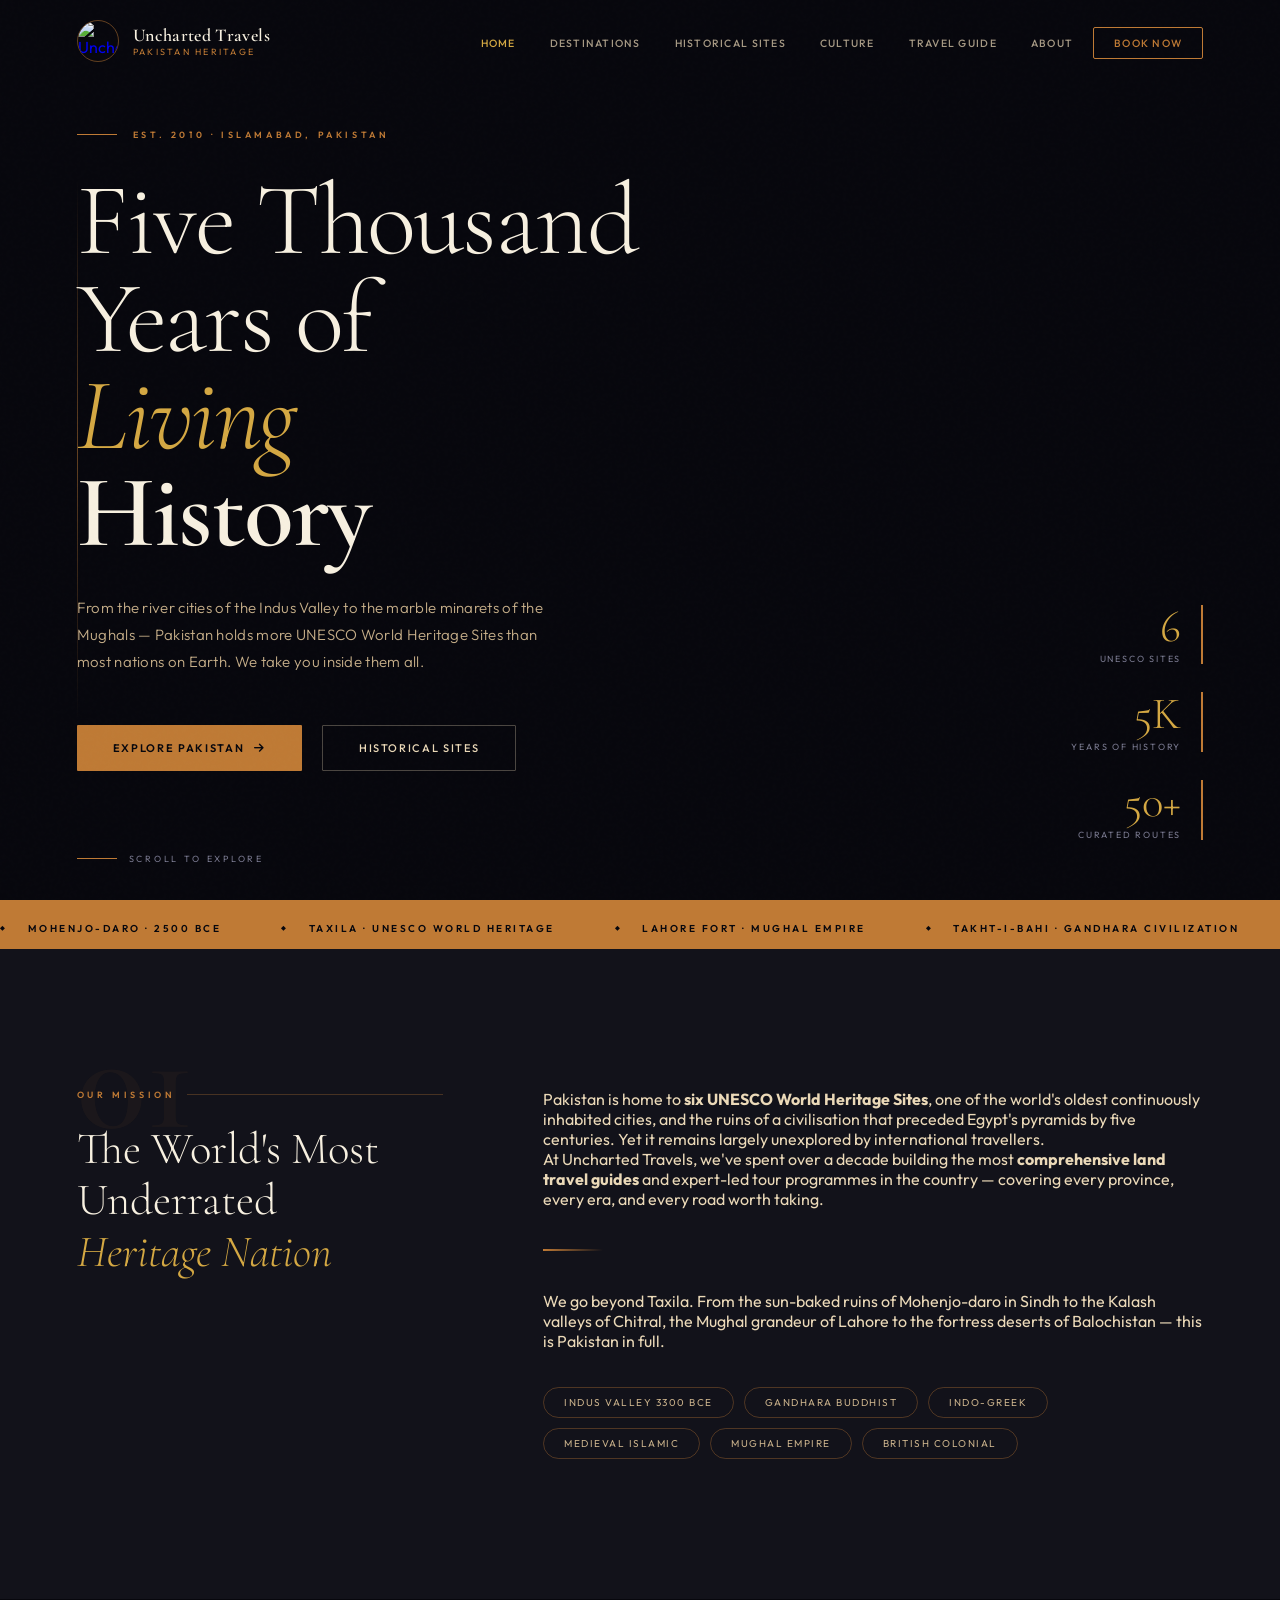
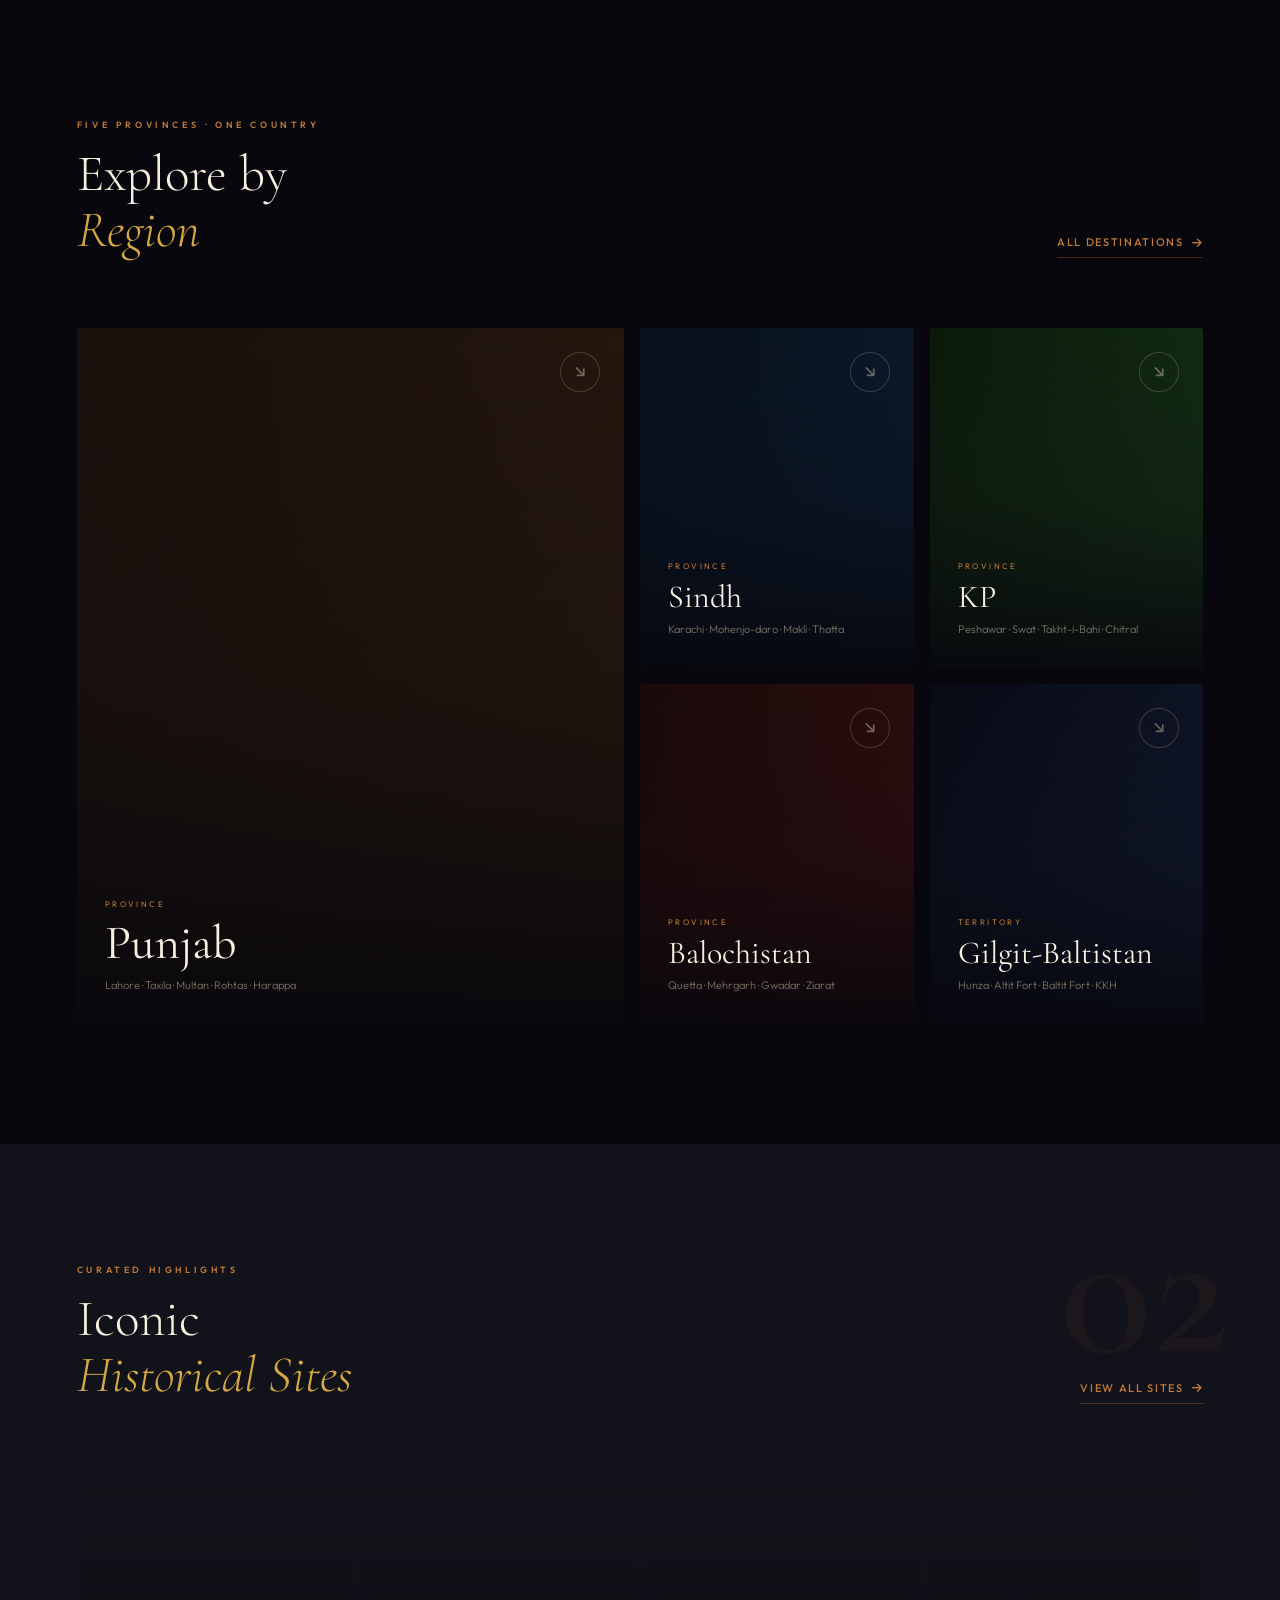
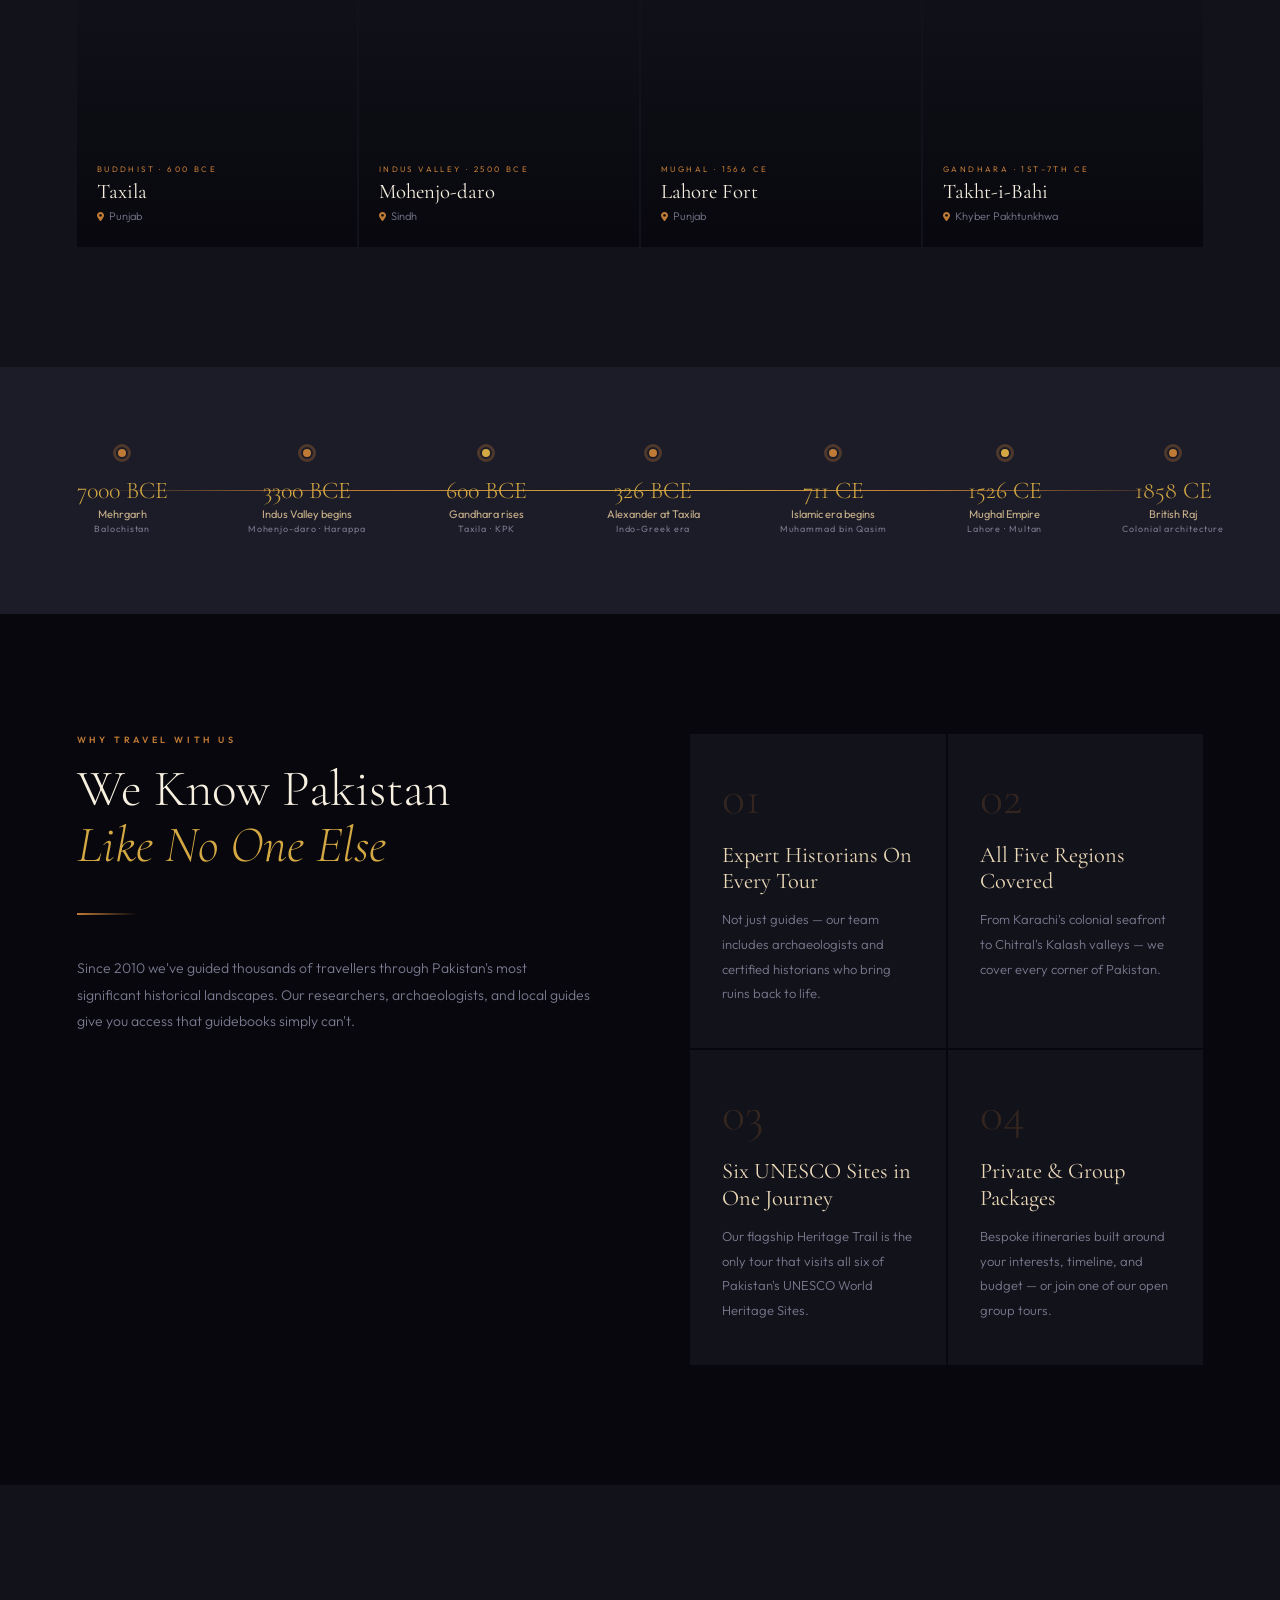
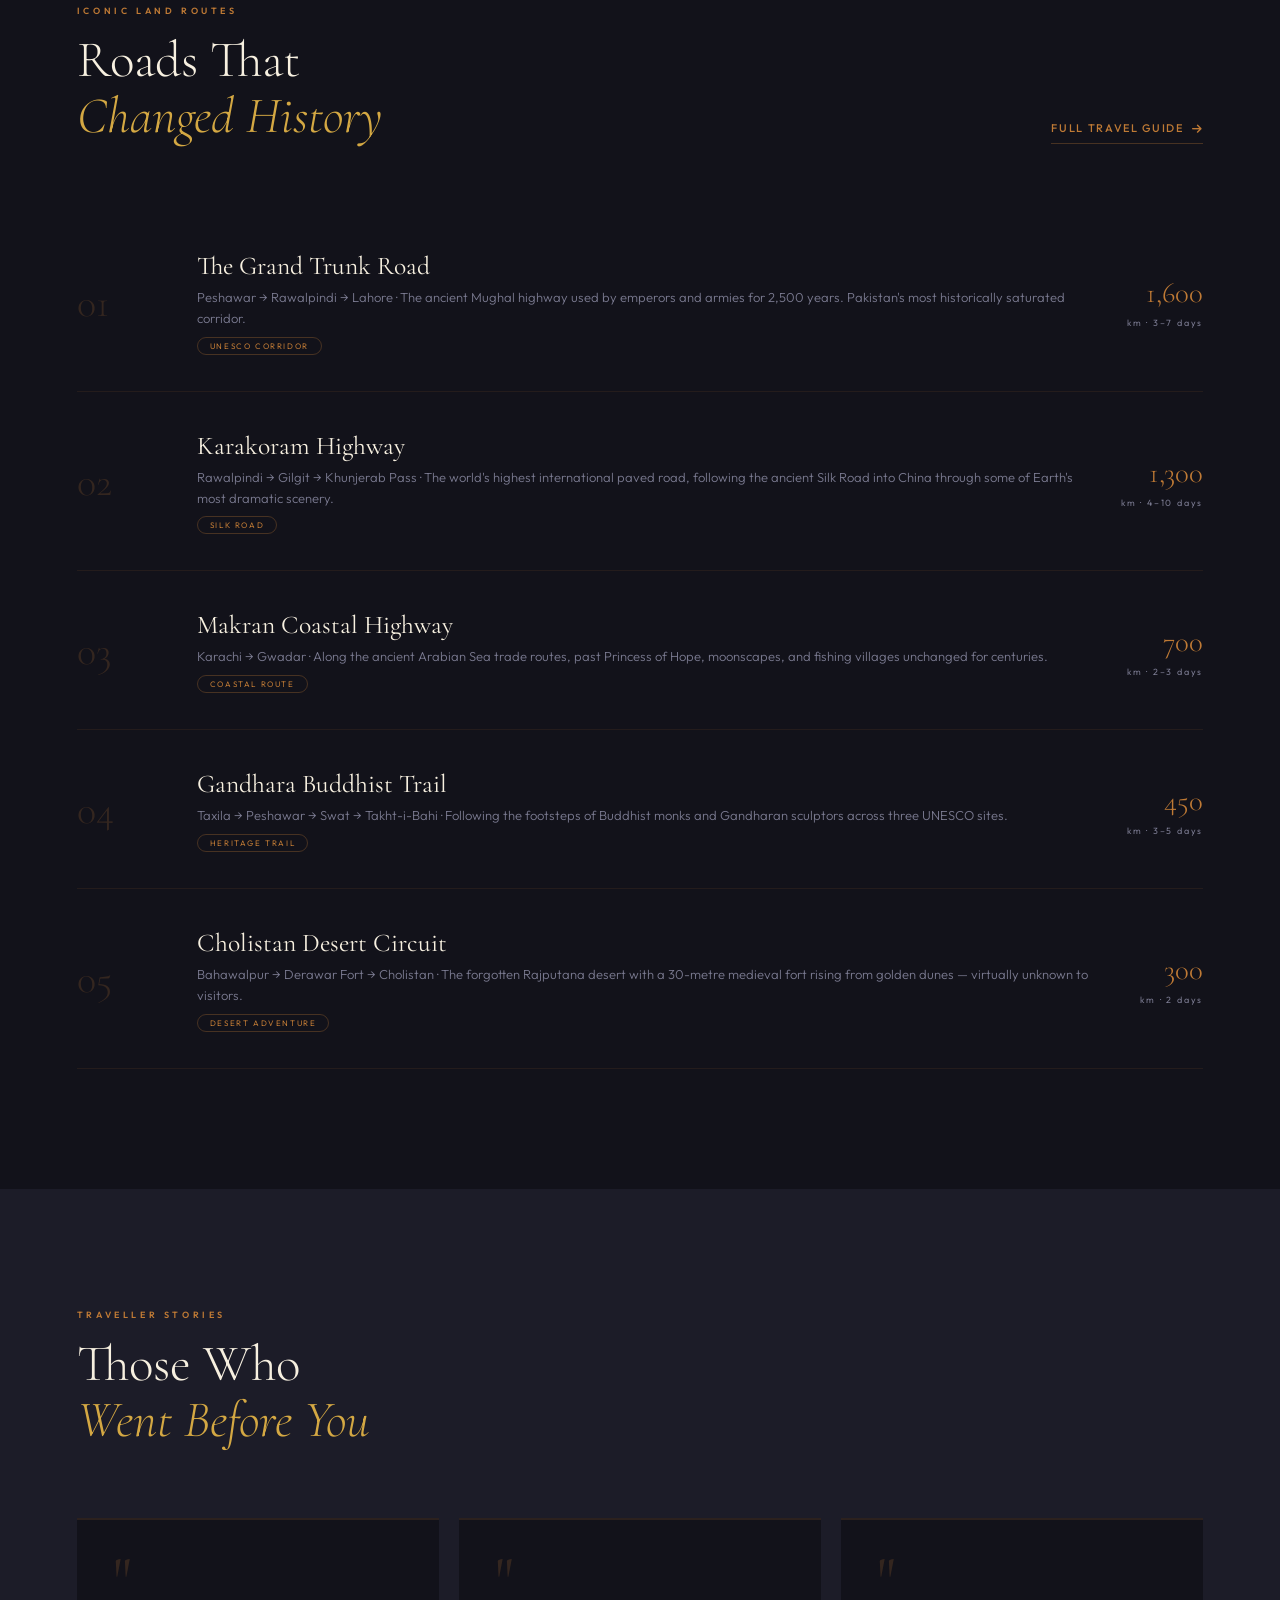
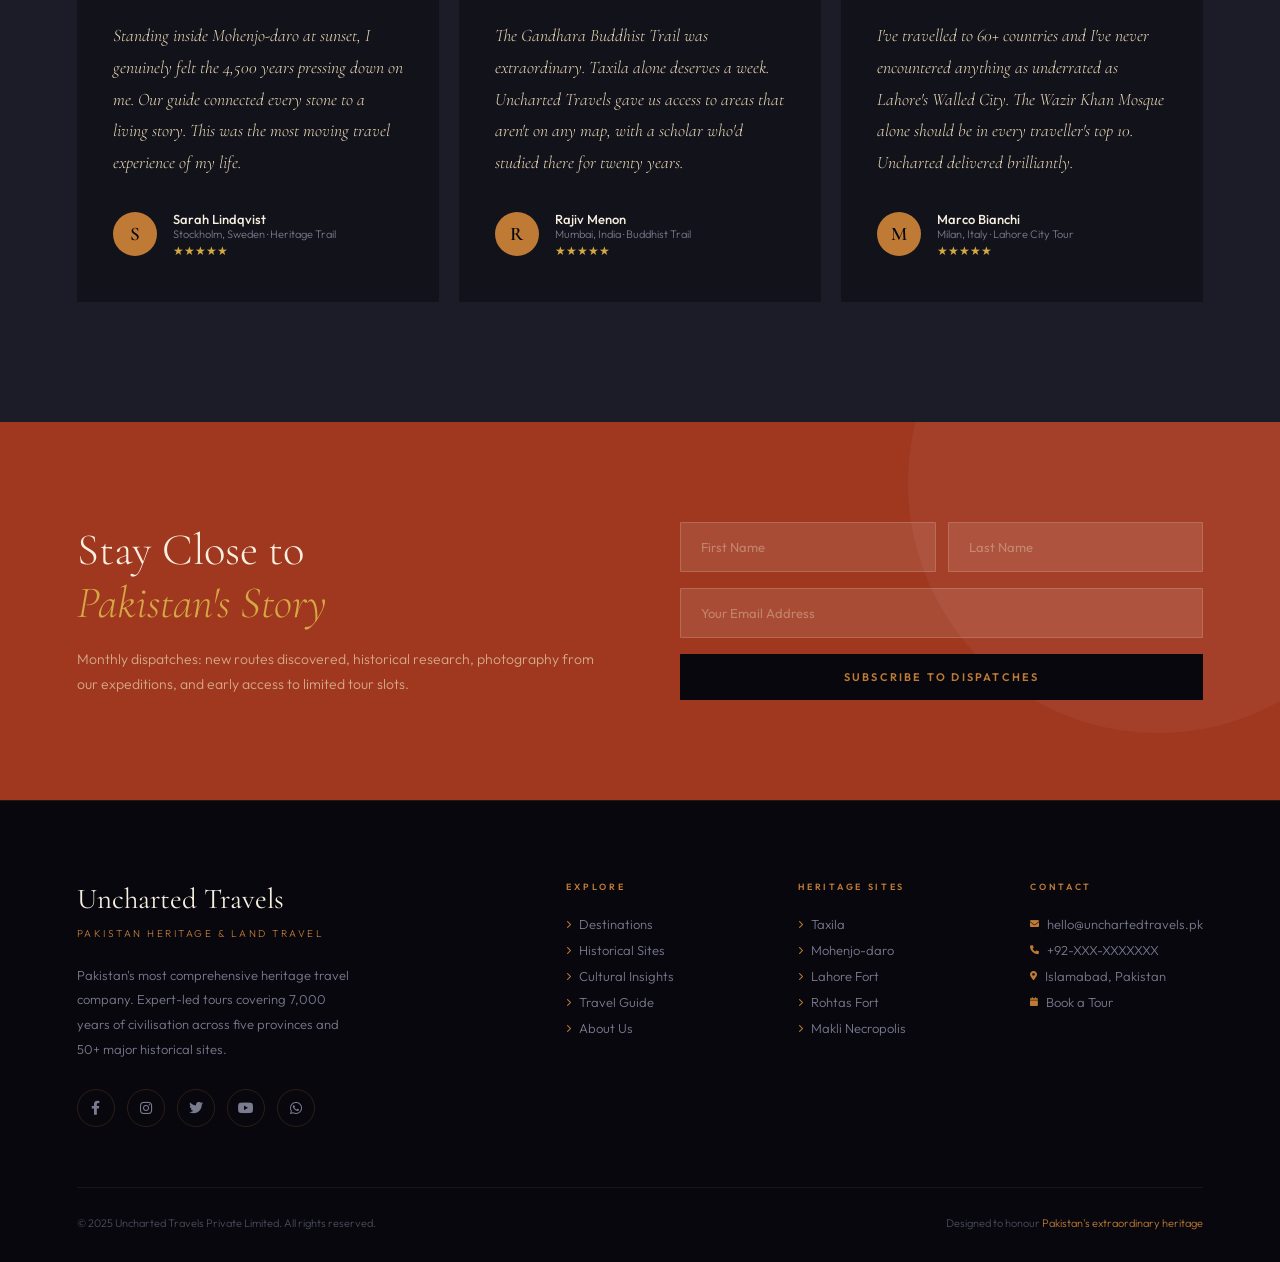
==== index.html @ f8633a72 "feat: complete Pakistan Heritage website — zero inline styles, dedicated CSS per page" ====
<!DOCTYPE html>
<html lang="en">
<head>
  <meta charset="UTF-8">
  <meta name="viewport" content="width=device-width, initial-scale=1.0">
  <meta name="description" content="Uncharted Travels — Pakistan's definitive land travel and heritage guide. Explore 5,000 years of history across five regions.">
  <title>Uncharted Travels — Pakistan Heritage & Land Travel</title>
  <link rel="icon" href="htmlpictures/favicon-32x32.png">
  <link rel="preconnect" href="https://fonts.googleapis.com">
  <link href="https://fonts.googleapis.com/css2?family=Cormorant+Garamond:ital,wght@0,300;0,400;0,600;1,300;1,400;1,600&family=Outfit:wght@200;300;400;500;600&display=swap" rel="stylesheet">
  <link rel="stylesheet" href="https://cdnjs.cloudflare.com/ajax/libs/font-awesome/6.0.0/css/all.min.css">
  <link rel="stylesheet" href="css/shared.css">
  <link rel="stylesheet" href="css/index.css">
  <style>
    /* ═══════════════════════════════════════
       DESIGN TOKENS
    ═══════════════════════════════════════ */
    :root {
      --void:       #07070D;
      --stone:      #12121A;
      --deep:       #1C1C28;
      --slate:      #252535;
      --copper:     #BF7A35;
      --gold:       #D4A843;
      --rust:       #A03820;
      --parchment:  #EBD9B8;
      --cream:      #F7F0E0;
      --sand:       #C8B08A;
      --mist:       #7A7A90;
      --white:      #FAFAF5;
      --font-serif: 'Cormorant Garamond', Georgia, serif;
      --font-sans:  'Outfit', sans-serif;
    }

    *, *::before, *::after { margin: 0; padding: 0; box-sizing: border-box; }
    html { scroll-behavior: smooth; }

    body {
      font-family: var(--font-sans);
      background: var(--void);
      color: var(--parchment);
      overflow-x: hidden;
    }

    /* Grain texture overlay */
    body::before {
      content: '';
      position: fixed;
      inset: 0;
      background-image: url("data:image/svg+xml,%3Csvg viewBox='0 0 256 256' xmlns='http://www.w3.org/2000/svg'%3E%3Cfilter id='noise'%3E%3CfeTurbulence type='fractalNoise' baseFrequency='0.9' numOctaves='4' stitchTiles='stitch'/%3E%3C/filter%3E%3Crect width='100%25' height='100%25' filter='url(%23noise)' opacity='0.04'/%3E%3C/svg%3E");
      pointer-events: none;
      z-index: 9999;
      opacity: 0.35;
    }

    /* ═══════════════════════════════════════
       NAV
    ═══════════════════════════════════════ */
    nav {
      position: fixed;
      top: 0; left: 0; right: 0;
      z-index: 500;
      display: flex;
      align-items: center;
      justify-content: space-between;
      padding: 20px 6%;
      transition: all 0.5s ease;
    }
    nav.scrolled {
      background: rgba(7,7,13,0.96);
      padding: 14px 6%;
      border-bottom: 1px solid rgba(191,122,53,0.2);
      -webkit-backdrop-filter: blur(12px);
      backdrop-filter: blur(12px);
    }
    .nav-brand {
      display: flex;
      align-items: center;
      gap: 14px;
      text-decoration: none;
    }
    .nav-brand img {
      width: 42px; height: 42px;
      border-radius: 50%;
      object-fit: cover;
      border: 1px solid rgba(191,122,53,0.5);
    }
    .nav-brand-text { display: flex; flex-direction: column; }
    .nav-brand-text .name {
      color: var(--cream);
      font-family: var(--font-serif);
      font-size: 18px;
      font-weight: 600;
      line-height: 1;
      letter-spacing: 0.02em;
    }
    .nav-brand-text .sub {
      color: var(--copper);
      font-size: 9px;
      letter-spacing: 0.25em;
      text-transform: uppercase;
      font-weight: 400;
      margin-top: 2px;
    }
    .nav-links {
      display: flex;
      list-style: none;
      gap: 6px;
      align-items: center;
    }
    .nav-links li a {
      color: rgba(235,217,184,0.7);
      text-decoration: none;
      font-size: 10.5px;
      font-weight: 500;
      letter-spacing: 0.12em;
      text-transform: uppercase;
      padding: 8px 14px;
      border-radius: 2px;
      transition: all 0.3s;
      position: relative;
    }
    .nav-links li a:hover { color: var(--gold); }
    .nav-links li a.active { color: var(--gold); }
    .nav-links li a.btn-nav {
      border: 1px solid var(--copper);
      color: var(--copper);
      padding: 8px 20px;
    }
    .nav-links li a.btn-nav:hover {
      background: var(--copper);
      color: var(--void);
    }

    /* ═══════════════════════════════════════
       HERO
    ═══════════════════════════════════════ */
    .hero {
      min-height: 100vh;
      position: relative;
      display: flex;
      align-items: center;
      overflow: hidden;
    }
    .hero-bg {
      position: absolute;
      inset: 0;
      background-image:
        linear-gradient(105deg, rgba(7,7,13,0.92) 0%, rgba(7,7,13,0.55) 50%, rgba(7,7,13,0.8) 100%),
        url('htmlpictures/Taxila-City-History_2.jpg');
      background-size: cover;
      background-position: center 30%;
    }
    /* Decorative vertical line */
    .hero::after {
      content: '';
      position: absolute;
      left: 6%;
      top: 20%;
      bottom: 20%;
      width: 1px;
      background: linear-gradient(transparent, var(--copper), transparent);
      opacity: 0.5;
    }
    .hero-content {
      position: relative;
      z-index: 2;
      padding: 0 6%;
      max-width: 780px;
      animation: heroIn 1.4s ease both;
    }
    .hero-eyebrow {
      display: flex;
      align-items: center;
      gap: 16px;
      margin-bottom: 32px;
    }
    .hero-eyebrow span {
      font-size: 9px;
      font-weight: 600;
      letter-spacing: 0.4em;
      text-transform: uppercase;
      color: var(--copper);
    }
    .hero-eyebrow::before {
      content: '';
      width: 40px;
      height: 1px;
      background: var(--copper);
    }
    .hero h1 {
      font-family: var(--font-serif);
      font-size: clamp(3.5rem, 8vw, 7.5rem);
      font-weight: 300;
      line-height: 0.95;
      letter-spacing: -0.02em;
      color: var(--cream);
      margin-bottom: 32px;
    }
    .hero h1 em {
      font-style: italic;
      color: var(--gold);
      font-weight: 300;
    }
    .hero h1 strong {
      font-weight: 600;
      display: block;
    }
    .hero-desc {
      font-size: 15px;
      font-weight: 300;
      color: var(--sand);
      line-height: 1.8;
      max-width: 480px;
      margin-bottom: 50px;
      letter-spacing: 0.02em;
    }
    .hero-actions {
      display: flex;
      gap: 20px;
      align-items: center;
      flex-wrap: wrap;
    }
    .btn-primary {
      display: inline-flex;
      align-items: center;
      gap: 10px;
      padding: 16px 36px;
      background: var(--copper);
      color: var(--void);
      font-family: var(--font-sans);
      font-size: 11px;
      font-weight: 600;
      letter-spacing: 0.15em;
      text-transform: uppercase;
      text-decoration: none;
      border-radius: 1px;
      transition: all 0.4s ease;
    }
    .btn-primary:hover {
      background: var(--gold);
      transform: translateY(-2px);
      box-shadow: 0 16px 40px rgba(191,122,53,0.3);
    }
    .btn-ghost {
      display: inline-flex;
      align-items: center;
      gap: 10px;
      padding: 15px 36px;
      border: 1px solid rgba(235,217,184,0.3);
      color: var(--parchment);
      font-size: 11px;
      font-weight: 500;
      letter-spacing: 0.15em;
      text-transform: uppercase;
      text-decoration: none;
      border-radius: 1px;
      transition: all 0.4s;
    }
    .btn-ghost:hover {
      border-color: var(--copper);
      color: var(--copper);
    }
    /* Hero stats */
    .hero-stats {
      position: absolute;
      bottom: 60px;
      right: 6%;
      display: flex;
      flex-direction: column;
      gap: 28px;
      z-index: 2;
    }
    .stat-item {
      text-align: right;
      border-right: 2px solid var(--copper);
      padding-right: 20px;
    }
    .stat-item .num {
      font-family: var(--font-serif);
      font-size: 2.8rem;
      font-weight: 300;
      color: var(--gold);
      line-height: 1;
    }
    .stat-item .label {
      font-size: 9px;
      letter-spacing: 0.2em;
      text-transform: uppercase;
      color: var(--mist);
      margin-top: 4px;
    }
    .hero-scroll {
      position: absolute;
      bottom: 36px;
      left: 6%;
      display: flex;
      align-items: center;
      gap: 12px;
      color: var(--mist);
      font-size: 9px;
      letter-spacing: 0.3em;
      text-transform: uppercase;
      z-index: 2;
      animation: scrollBounce 2.5s infinite;
    }
    .hero-scroll .line {
      width: 40px;
      height: 1px;
      background: var(--copper);
    }

    /* ═══════════════════════════════════════
       INTRO TICKER
    ═══════════════════════════════════════ */
    .ticker {
      background: var(--copper);
      padding: 14px 0;
      overflow: hidden;
      white-space: nowrap;
    }
    .ticker-inner {
      display: inline-flex;
      gap: 60px;
      animation: ticker 30s linear infinite;
    }
    .ticker-item {
      font-size: 10px;
      font-weight: 600;
      letter-spacing: 0.25em;
      text-transform: uppercase;
      color: var(--void);
      display: flex;
      align-items: center;
      gap: 20px;
    }
    .ticker-item::before {
      content: '◆';
      font-size: 6px;
    }

    /* ═══════════════════════════════════════
       MANIFESTO
    ═══════════════════════════════════════ */
    .manifesto {
      padding: 140px 6%;
      display: grid;
      grid-template-columns: 1fr 1.8fr;
      gap: 100px;
      align-items: start;
      background: var(--stone);
      position: relative;
    }
    .manifesto::before {
      content: '01';
      position: absolute;
      top: 60px;
      left: 6%;
      font-family: var(--font-serif);
      font-size: 9rem;
      font-weight: 600;
      color: rgba(191,122,53,0.06);
      line-height: 1;
      pointer-events: none;
    }
    .manifesto-label {
      font-size: 9px;
      font-weight: 600;
      letter-spacing: 0.4em;
      text-transform: uppercase;
      color: var(--copper);
      margin-bottom: 24px;
      display: flex;
      align-items: center;
      gap: 12px;
    }
    .manifesto-label::after {
      content: '';
      flex: 1;
      height: 1px;
      background: rgba(191,122,53,0.3);
    }
    .manifesto-title {
      font-family: var(--font-serif);
      font-size: clamp(2rem, 3.5vw, 3.2rem);
      font-weight: 300;
      line-height: 1.15;
      color: var(--cream);
    }
    .manifesto-title em {
      font-style: italic;
      color: var(--gold);
    }
    .manifesto-right p {
      font-size: 16px;
      line-height: 2.0;
      font-weight: 300;
      color: var(--sand);
      margin-bottom: 28px;
    }
    .manifesto-right p strong {
      color: var(--parchment);
      font-weight: 500;
    }
    .divider {
      width: 60px;
      height: 2px;
      background: linear-gradient(90deg, var(--copper), transparent);
      margin: 40px 0;
    }
    .era-chips {
      display: flex;
      flex-wrap: wrap;
      gap: 10px;
      margin-top: 36px;
    }
    .era-chip {
      padding: 8px 20px;
      border: 1px solid rgba(191,122,53,0.35);
      color: var(--sand);
      font-size: 10px;
      letter-spacing: 0.15em;
      text-transform: uppercase;
      border-radius: 20px;
      font-weight: 400;
    }

    /* ═══════════════════════════════════════
       REGIONS GRID
    ═══════════════════════════════════════ */
    .regions {
      padding: 120px 6%;
      background: var(--void);
    }
    .section-header {
      display: flex;
      justify-content: space-between;
      align-items: flex-end;
      margin-bottom: 70px;
    }
    .section-label {
      font-size: 9px;
      font-weight: 600;
      letter-spacing: 0.4em;
      text-transform: uppercase;
      color: var(--copper);
      margin-bottom: 16px;
    }
    .section-title {
      font-family: var(--font-serif);
      font-size: clamp(2.2rem, 4vw, 3.6rem);
      font-weight: 300;
      line-height: 1.1;
      color: var(--cream);
    }
    .section-title em { font-style: italic; color: var(--gold); }
    .section-link {
      color: var(--copper);
      text-decoration: none;
      font-size: 11px;
      font-weight: 500;
      letter-spacing: 0.15em;
      text-transform: uppercase;
      display: flex;
      align-items: center;
      gap: 8px;
      padding-bottom: 8px;
      border-bottom: 1px solid rgba(191,122,53,0.3);
      transition: all 0.3s;
      white-space: nowrap;
    }
    .section-link:hover { gap: 14px; color: var(--gold); }

    .regions-grid {
      display: grid;
      grid-template-columns: 2fr 1fr 1fr;
      grid-template-rows: 340px 340px;
      gap: 16px;
    }
    .region-card {
      position: relative;
      overflow: hidden;
      border-radius: 3px;
      cursor: pointer;
      text-decoration: none;
    }
    .region-card.tall { grid-row: span 2; }
    .region-bg {
      position: absolute;
      inset: 0;
      background-size: cover;
      background-position: center;
      transition: transform 0.8s ease;
    }
    .region-card:hover .region-bg { transform: scale(1.06); }
    .region-card::after {
      content: '';
      position: absolute;
      inset: 0;
      background: linear-gradient(to top, rgba(7,7,13,0.92) 0%, rgba(7,7,13,0.3) 50%, transparent 100%);
      transition: opacity 0.4s;
    }
    .region-card:hover::after { opacity: 0.85; }
    .region-info {
      position: absolute;
      bottom: 0; left: 0; right: 0;
      z-index: 2;
      padding: 32px 28px;
    }
    .region-tag {
      font-size: 8px;
      letter-spacing: 0.3em;
      text-transform: uppercase;
      color: var(--copper);
      display: block;
      margin-bottom: 8px;
    }
    .region-name {
      font-family: var(--font-serif);
      font-size: 2rem;
      font-weight: 400;
      color: var(--cream);
      line-height: 1.1;
      margin-bottom: 8px;
    }
    .region-card.tall .region-name { font-size: 3rem; }
    .region-count {
      font-size: 11px;
      color: rgba(235,217,184,0.5);
      font-weight: 300;
    }
    .region-arrow {
      position: absolute;
      top: 24px; right: 24px;
      z-index: 2;
      width: 40px; height: 40px;
      border: 1px solid rgba(235,217,184,0.2);
      border-radius: 50%;
      display: flex;
      align-items: center;
      justify-content: center;
      color: rgba(235,217,184,0.4);
      font-size: 14px;
      transition: all 0.4s;
      transform: rotate(45deg);
    }
    .region-card:hover .region-arrow {
      border-color: var(--copper);
      color: var(--copper);
      background: rgba(191,122,53,0.1);
    }

    /* Region bg colours (CSS gradients as placeholders) */
    .r-punjab { background-image: linear-gradient(135deg,rgba(42,26,10,0.5),rgba(74,44,16,0.6)), url('https://upload.wikimedia.org/wikipedia/commons/thumb/b/b5/Shah_Rukn_e_Alam_Multan.jpg/1280px-Shah_Rukn_e_Alam_Multan.jpg'); background-size:cover; background-position:center; }
    .r-sindh  { background-image: linear-gradient(135deg,rgba(10,26,42,0.5),rgba(16,48,80,0.6)), url('https://upload.wikimedia.org/wikipedia/commons/thumb/8/8d/DerawarFort.jpg/1280px-DerawarFort.jpg'); background-size:cover; background-position:center; }
    .r-kpk    { background: linear-gradient(135deg, #0A1A0A 0%, #1A3A1A 100%); }
    .r-baloch { background: linear-gradient(135deg, #1A0A0A 0%, #3A1010 100%); }
    .r-gb     { background: linear-gradient(135deg, #080A14 0%, #141E36 100%); }

    /* ═══════════════════════════════════════
       FEATURED SITES
    ═══════════════════════════════════════ */
    .featured-sites {
      padding: 120px 6%;
      background: var(--stone);
      position: relative;
      overflow: hidden;
    }
    .featured-sites::before {
      content: '02';
      position: absolute;
      right: 4%;
      top: 50px;
      font-family: var(--font-serif);
      font-size: 12rem;
      font-weight: 600;
      color: rgba(191,122,53,0.05);
      line-height: 1;
    }
    .sites-scroll {
      display: grid;
      grid-template-columns: repeat(4, 1fr);
      gap: 2px;
      margin-top: 70px;
    }
    .site-card {
      position: relative;
      overflow: hidden;
      aspect-ratio: 3/4;
      cursor: pointer;
      text-decoration: none;
    }
    .site-img {
      position: absolute;
      inset: 0;
      background-size: cover;
      background-position: center;
      transition: transform 0.7s ease;
    }
    .site-card:hover .site-img { transform: scale(1.1); }
    .site-card::before {
      content: '';
      position: absolute;
      inset: 0;
      background: linear-gradient(to top, rgba(7,7,13,0.95) 0%, rgba(7,7,13,0.2) 60%, transparent);
      z-index: 1;
    }
    .site-card-body {
      position: absolute;
      bottom: 0; left: 0; right: 0;
      z-index: 2;
      padding: 24px 20px;
    }
    .site-era {
      font-size: 8px;
      letter-spacing: 0.3em;
      text-transform: uppercase;
      color: var(--copper);
      display: block;
      margin-bottom: 6px;
    }
    .site-name {
      font-family: var(--font-serif);
      font-size: 1.3rem;
      font-weight: 400;
      color: var(--cream);
      line-height: 1.2;
      margin-bottom: 4px;
    }
    .site-loc {
      font-size: 11px;
      color: var(--mist);
      font-weight: 300;
    }
    .site-card:hover .site-card-body { transform: translateY(-6px); }
    .site-card-body { transition: transform 0.4s; }

    /* ═══════════════════════════════════════
       TIMELINE STRIP
    ═══════════════════════════════════════ */
    .timeline-strip {
      background: var(--deep);
      padding: 80px 6%;
      overflow-x: auto;
      position: relative;
    }
    .timeline-strip::before {
      content: '';
      position: absolute;
      left: 6%; right: 6%;
      top: 50%;
      height: 1px;
      background: linear-gradient(90deg, transparent, var(--copper), var(--gold), var(--copper), transparent);
    }
    .timeline-inner {
      display: flex;
      gap: 80px;
      min-width: max-content;
      position: relative;
    }
    .t-item {
      display: flex;
      flex-direction: column;
      align-items: center;
      gap: 20px;
      cursor: default;
    }
    .t-item:nth-child(odd) { flex-direction: column-reverse; }
    .t-dot {
      width: 12px; height: 12px;
      border-radius: 50%;
      background: var(--copper);
      border: 2px solid var(--deep);
      outline: 3px solid rgba(191,122,53,0.3);
      position: relative;
      z-index: 2;
      flex-shrink: 0;
    }
    .t-item:nth-child(3) .t-dot, .t-item:nth-child(6) .t-dot { background: var(--gold); }
    .t-text { text-align: center; max-width: 140px; }
    .t-year {
      font-family: var(--font-serif);
      font-size: 1.5rem;
      font-weight: 300;
      color: var(--gold);
      line-height: 1;
    }
    .t-name {
      font-size: 11px;
      color: var(--sand);
      font-weight: 400;
      margin-top: 4px;
      line-height: 1.4;
    }
    .t-sub {
      font-size: 9px;
      color: var(--mist);
      letter-spacing: 0.1em;
    }

    /* ═══════════════════════════════════════
       WHY US
    ═══════════════════════════════════════ */
    .why-us {
      padding: 120px 6%;
      background: var(--void);
      display: grid;
      grid-template-columns: 1fr 1fr;
      gap: 100px;
      align-items: start;
    }
    .why-left {
      position: relative;
    }
    .why-grid {
      display: grid;
      grid-template-columns: 1fr 1fr;
      gap: 2px;
    }
    .why-item {
      background: var(--stone);
      padding: 40px 32px;
      transition: all 0.4s;
      border-bottom: 2px solid transparent;
    }
    .why-item:hover {
      background: var(--deep);
      border-bottom-color: var(--copper);
    }
    .why-num {
      font-family: var(--font-serif);
      font-size: 3rem;
      font-weight: 300;
      color: rgba(191,122,53,0.2);
      line-height: 1;
      margin-bottom: 20px;
    }
    .why-item h3 {
      font-family: var(--font-serif);
      font-size: 1.4rem;
      font-weight: 400;
      color: var(--parchment);
      margin-bottom: 12px;
      line-height: 1.2;
    }
    .why-item p {
      font-size: 13px;
      line-height: 1.9;
      color: var(--mist);
      font-weight: 300;
    }

    /* ═══════════════════════════════════════
       ROUTES
    ═══════════════════════════════════════ */
    .routes {
      padding: 120px 6%;
      background: var(--stone);
    }
    .routes-list {
      margin-top: 70px;
      display: flex;
      flex-direction: column;
      gap: 2px;
    }
    .route-item {
      display: grid;
      grid-template-columns: 80px 1fr auto;
      align-items: center;
      gap: 40px;
      padding: 36px 0;
      border-bottom: 1px solid rgba(191,122,53,0.1);
      cursor: default;
      transition: all 0.3s;
    }
    .route-item:hover { padding-left: 20px; }
    .route-num {
      font-family: var(--font-serif);
      font-size: 2.5rem;
      font-weight: 300;
      color: rgba(191,122,53,0.2);
      line-height: 1;
    }
    .route-info h3 {
      font-family: var(--font-serif);
      font-size: 1.6rem;
      font-weight: 400;
      color: var(--cream);
      margin-bottom: 6px;
    }
    .route-info p {
      font-size: 13px;
      color: var(--mist);
      font-weight: 300;
      line-height: 1.6;
    }
    .route-meta {
      text-align: right;
    }
    .route-meta .dist {
      font-family: var(--font-serif);
      font-size: 1.8rem;
      font-weight: 300;
      color: var(--copper);
      display: block;
    }
    .route-meta .unit {
      font-size: 9px;
      letter-spacing: 0.2em;
      color: var(--mist);
    }
    .route-tag {
      display: inline-block;
      padding: 3px 12px;
      border: 1px solid rgba(191,122,53,0.3);
      color: var(--copper);
      font-size: 8px;
      letter-spacing: 0.2em;
      text-transform: uppercase;
      border-radius: 20px;
      margin-top: 8px;
    }

    /* ═══════════════════════════════════════
       TESTIMONIALS
    ═══════════════════════════════════════ */
    .testimonials {
      padding: 120px 6%;
      background: var(--deep);
    }
    .testimonials-grid {
      display: grid;
      grid-template-columns: 1fr 1fr 1fr;
      gap: 20px;
      margin-top: 70px;
    }
    .testi-card {
      background: var(--stone);
      padding: 44px 36px;
      border-top: 2px solid rgba(191,122,53,0.15);
      transition: all 0.4s;
    }
    .testi-card:hover {
      border-top-color: var(--copper);
      transform: translateY(-4px);
    }
    .testi-quote {
      font-family: var(--font-serif);
      font-size: 4rem;
      color: rgba(191,122,53,0.2);
      line-height: 0.5;
      margin-bottom: 24px;
    }
    .testi-text {
      font-family: var(--font-serif);
      font-size: 1.1rem;
      font-style: italic;
      line-height: 1.8;
      color: var(--parchment);
      margin-bottom: 32px;
      font-weight: 300;
    }
    .testi-author {
      display: flex;
      align-items: center;
      gap: 16px;
    }
    .testi-avatar {
      width: 44px; height: 44px;
      border-radius: 50%;
      background: var(--copper);
      display: flex;
      align-items: center;
      justify-content: center;
      font-family: var(--font-serif);
      font-size: 1.2rem;
      color: var(--void);
      font-weight: 600;
      flex-shrink: 0;
    }
    .testi-name {
      font-size: 13px;
      font-weight: 500;
      color: var(--cream);
    }
    .testi-origin {
      font-size: 11px;
      color: var(--mist);
      font-weight: 300;
    }
    .stars { color: var(--gold); font-size: 12px; margin-top: 2px; }

    /* ═══════════════════════════════════════
       NEWSLETTER
    ═══════════════════════════════════════ */
    .newsletter {
      background: var(--rust);
      padding: 100px 6%;
      display: grid;
      grid-template-columns: 1fr 1fr;
      gap: 80px;
      align-items: center;
      position: relative;
      overflow: hidden;
    }
    .newsletter::before {
      content: '';
      position: absolute;
      top: -50%;
      right: -10%;
      width: 500px; height: 500px;
      border-radius: 50%;
      background: rgba(255,255,255,0.04);
    }
    .newsletter h2 {
      font-family: var(--font-serif);
      font-size: clamp(2rem, 3.5vw, 3rem);
      font-weight: 300;
      color: var(--cream);
      line-height: 1.2;
    }
    .newsletter h2 em {
      font-style: italic;
      color: var(--gold);
    }
    .newsletter p {
      font-size: 14px;
      color: rgba(235,217,184,0.7);
      font-weight: 300;
      margin-top: 16px;
      line-height: 1.8;
    }
    .newsletter-form {
      display: flex;
      flex-direction: column;
      gap: 16px;
    }
    .nl-row { display: grid; grid-template-columns: 1fr 1fr; gap: 12px; }
    .newsletter-form input {
      width: 100%;
      padding: 16px 20px;
      background: rgba(255,255,255,0.1);
      border: 1px solid rgba(235,217,184,0.2);
      color: var(--cream);
      font-family: var(--font-sans);
      font-size: 13px;
      outline: none;
      border-radius: 1px;
      transition: border-color 0.3s;
    }
    .newsletter-form input::placeholder { color: rgba(235,217,184,0.4); }
    .newsletter-form input:focus { border-color: rgba(235,217,184,0.6); }
    .newsletter-form button {
      padding: 16px;
      background: var(--void);
      color: var(--copper);
      border: none;
      font-family: var(--font-sans);
      font-size: 11px;
      font-weight: 600;
      letter-spacing: 0.2em;
      text-transform: uppercase;
      cursor: pointer;
      transition: all 0.3s;
    }
    .newsletter-form button:hover {
      background: var(--gold);
      color: var(--void);
    }

    /* ═══════════════════════════════════════
       FOOTER
    ═══════════════════════════════════════ */
    footer {
      background: var(--void);
      padding: 80px 6% 32px;
      border-top: 1px solid rgba(191,122,53,0.15);
    }
    .footer-top {
      display: grid;
      grid-template-columns: 2.5fr 1fr 1fr 1fr;
      gap: 60px;
      margin-bottom: 60px;
    }
    .footer-brand-col h3 {
      font-family: var(--font-serif);
      font-size: 1.8rem;
      font-weight: 400;
      color: var(--cream);
      margin-bottom: 8px;
    }
    .footer-brand-col .tagline {
      font-size: 10px;
      letter-spacing: 0.25em;
      text-transform: uppercase;
      color: var(--copper);
      margin-bottom: 20px;
    }
    .footer-brand-col p {
      font-size: 13px;
      line-height: 1.9;
      color: var(--mist);
      font-weight: 300;
      max-width: 280px;
    }
    .footer-socials {
      display: flex;
      gap: 12px;
      margin-top: 28px;
    }
    .footer-socials a {
      width: 38px; height: 38px;
      border: 1px solid rgba(191,122,53,0.2);
      border-radius: 50%;
      display: flex;
      align-items: center;
      justify-content: center;
      color: var(--mist);
      font-size: 14px;
      text-decoration: none;
      transition: all 0.3s;
    }
    .footer-socials a:hover {
      border-color: var(--copper);
      color: var(--copper);
      transform: translateY(-3px);
    }
    .footer-col h4 {
      font-size: 9px;
      font-weight: 600;
      letter-spacing: 0.3em;
      text-transform: uppercase;
      color: var(--copper);
      margin-bottom: 24px;
    }
    .footer-col ul {
      list-style: none;
    }
    .footer-col ul li {
      margin-bottom: 10px;
    }
    .footer-col ul li a {
      color: var(--mist);
      text-decoration: none;
      font-size: 13px;
      font-weight: 300;
      transition: color 0.3s;
      display: flex;
      align-items: center;
      gap: 8px;
    }
    .footer-col ul li a:hover { color: var(--gold); }
    .footer-bottom {
      border-top: 1px solid rgba(255,255,255,0.06);
      padding-top: 28px;
      display: flex;
      justify-content: space-between;
      align-items: center;
    }
    .footer-bottom p {
      font-size: 11px;
      color: rgba(122,122,144,0.6);
      font-weight: 300;
    }
    .footer-bottom a { color: var(--copper); text-decoration: none; }

    /* ═══════════════════════════════════════
       ANIMATIONS
    ═══════════════════════════════════════ */
    @keyframes heroIn {
      from { opacity: 0; transform: translateY(40px); }
      to   { opacity: 1; transform: translateY(0); }
    }
    @keyframes ticker {
      from { transform: translateX(0); }
      to   { transform: translateX(-50%); }
    }
    @keyframes scrollBounce {
      0%, 100% { transform: translateY(0); }
      50%       { transform: translateY(8px); }
    }
    .reveal {
      opacity: 0;
      transform: translateY(32px);
      transition: opacity 0.8s ease, transform 0.8s ease;
    }
    .reveal.visible {
      opacity: 1;
      transform: translateY(0);
    }
    .reveal-delay-1 { transition-delay: 0.1s; }
    .reveal-delay-2 { transition-delay: 0.2s; }
    .reveal-delay-3 { transition-delay: 0.3s; }

    /* ═══════════════════════════════════════
       RESPONSIVE
    ═══════════════════════════════════════ */
    @media (max-width: 1100px) {
      .regions-grid { grid-template-columns: 1fr 1fr; grid-template-rows: auto; }
      .region-card.tall { grid-row: span 1; }
      .sites-scroll { grid-template-columns: 1fr 1fr; }
      .footer-top { grid-template-columns: 1fr 1fr; }
    }
    @media (max-width: 800px) {
      .nav-links { display: none; }
      .hero-stats { display: none; }
      .manifesto { grid-template-columns: 1fr; gap: 40px; }
      .why-us { grid-template-columns: 1fr; gap: 40px; }
      .newsletter { grid-template-columns: 1fr; gap: 40px; }
      .testimonials-grid { grid-template-columns: 1fr; }
      .regions-grid { grid-template-columns: 1fr; }
      .sites-scroll { grid-template-columns: 1fr 1fr; }
      .footer-top { grid-template-columns: 1fr 1fr; }
      .why-grid { grid-template-columns: 1fr; }
    }
    @media (max-width: 500px) {
      .sites-scroll { grid-template-columns: 1fr; }
      .footer-top { grid-template-columns: 1fr; }
      .footer-bottom { flex-direction: column; gap: 12px; text-align: center; }
      .nl-row { grid-template-columns: 1fr; }
    }
  </style>
</head>
<body>

  <!-- NAV -->
  <nav id="mainNav">
    <a href="index.html" class="nav-brand">
      <img src="htmlpictures/Logo1.png" alt="Uncharted Travels">
      <div class="nav-brand-text">
        <span class="name">Uncharted Travels</span>
        <span class="sub">Pakistan Heritage</span>
      </div>
    </a>
    <ul class="nav-links">
      <li><a href="index.html" class="active">Home</a></li>
      <li><a href="destinations.html">Destinations</a></li>
      <li><a href="historical-sites.html">Historical Sites</a></li>
      <li><a href="cultural-insights.html">Culture</a></li>
      <li><a href="travel-guide.html">Travel Guide</a></li>
      <li><a href="about.html">About</a></li>
      <li><a href="contact.html" class="btn-nav">Book Now</a></li>
    </ul>
    <button id="hamburger" aria-label="Toggle navigation" aria-expanded="false">
      <i class="fas fa-bars"></i>
    </button>
  </nav>

  <!-- HERO -->
  <section class="hero">
    <div class="hero-bg"></div>
    <div class="hero-content">
      <div class="hero-eyebrow">
        <span>Est. 2010 · Islamabad, Pakistan</span>
      </div>
      <h1>
        Five Thousand<br>
        Years of<br>
        <em>Living</em> <strong>History</strong>
      </h1>
      <p class="hero-desc">From the river cities of the Indus Valley to the marble minarets of the Mughals — Pakistan holds more UNESCO World Heritage Sites than most nations on Earth. We take you inside them all.</p>
      <div class="hero-actions">
        <a href="destinations.html" class="btn-primary">
          Explore Pakistan <i class="fas fa-arrow-right"></i>
        </a>
        <a href="historical-sites.html" class="btn-ghost">
          Historical Sites
        </a>
      </div>
    </div>
    <div class="hero-stats">
      <div class="stat-item">
        <div class="num">6</div>
        <div class="label">UNESCO Sites</div>
      </div>
      <div class="stat-item">
        <div class="num">5K</div>
        <div class="label">Years of History</div>
      </div>
      <div class="stat-item">
        <div class="num">50+</div>
        <div class="label">Curated Routes</div>
      </div>
    </div>
    <div class="hero-scroll">
      <div class="line"></div>
      <span>Scroll to Explore</span>
    </div>
  </section>

  <!-- TICKER -->
  <div class="ticker" aria-hidden="true">
    <div class="ticker-inner">
      <span class="ticker-item">Mohenjo-daro · 2500 BCE</span>
      <span class="ticker-item">Taxila · UNESCO World Heritage</span>
      <span class="ticker-item">Lahore Fort · Mughal Empire</span>
      <span class="ticker-item">Takht-i-Bahi · Gandhara Civilization</span>
      <span class="ticker-item">Rohtas Fort · 1541 CE</span>
      <span class="ticker-item">Makli Necropolis · Thatta</span>
      <span class="ticker-item">Ranikot Fort · World's Largest Fort</span>
      <span class="ticker-item">Mehrgarh · 7000 BCE</span>
      <!-- Duplicate for seamless loop -->
      <span class="ticker-item">Mohenjo-daro · 2500 BCE</span>
      <span class="ticker-item">Taxila · UNESCO World Heritage</span>
      <span class="ticker-item">Lahore Fort · Mughal Empire</span>
      <span class="ticker-item">Takht-i-Bahi · Gandhara Civilization</span>
      <span class="ticker-item">Rohtas Fort · 1541 CE</span>
      <span class="ticker-item">Makli Necropolis · Thatta</span>
      <span class="ticker-item">Ranikot Fort · World's Largest Fort</span>
      <span class="ticker-item">Mehrgarh · 7000 BCE</span>
    </div>
  </div>

  <!-- MANIFESTO -->
  <section class="manifesto">
    <div class="reveal">
      <p class="manifesto-label">Our Mission</p>
      <h2 class="manifesto-title">The World's Most<br>Underrated<br><em>Heritage Nation</em></h2>
    </div>
    <div class="reveal reveal-delay-1">
      <p>Pakistan is home to <strong>six UNESCO World Heritage Sites</strong>, one of the world's oldest continuously inhabited cities, and the ruins of a civilisation that preceded Egypt's pyramids by five centuries. Yet it remains largely unexplored by international travellers.</p>
      <p>At Uncharted Travels, we've spent over a decade building the most <strong>comprehensive land travel guides</strong> and expert-led tour programmes in the country — covering every province, every era, and every road worth taking.</p>
      <div class="divider"></div>
      <p>We go beyond Taxila. From the sun-baked ruins of Mohenjo-daro in Sindh to the Kalash valleys of Chitral, the Mughal grandeur of Lahore to the fortress deserts of Balochistan — this is Pakistan in full.</p>
      <div class="era-chips">
        <span class="era-chip">Indus Valley 3300 BCE</span>
        <span class="era-chip">Gandhara Buddhist</span>
        <span class="era-chip">Indo-Greek</span>
        <span class="era-chip">Medieval Islamic</span>
        <span class="era-chip">Mughal Empire</span>
        <span class="era-chip">British Colonial</span>
      </div>
    </div>
  </section>

  <!-- REGIONS -->
  <section class="regions">
    <div class="section-header reveal">
      <div>
        <p class="section-label">Five Provinces · One Country</p>
        <h2 class="section-title">Explore by<br><em>Region</em></h2>
      </div>
      <a href="destinations.html" class="section-link">All Destinations <i class="fas fa-arrow-right"></i></a>
    </div>
    <div class="regions-grid reveal">
      <a href="destinations.html#punjab" class="region-card tall">
        <div class="region-bg r-punjab bg-region-punjab"></div>
        <span class="region-arrow"><i class="fas fa-arrow-right"></i></span>
        <div class="region-info">
          <span class="region-tag">Province</span>
          <div class="region-name">Punjab</div>
          <div class="region-count">Lahore · Taxila · Multan · Rohtas · Harappa</div>
        </div>
      </a>
      <a href="destinations.html#sindh" class="region-card">
        <div class="region-bg r-sindh"></div>
        <span class="region-arrow"><i class="fas fa-arrow-right"></i></span>
        <div class="region-info">
          <span class="region-tag">Province</span>
          <div class="region-name">Sindh</div>
          <div class="region-count">Karachi · Mohenjo-daro · Makli · Thatta</div>
        </div>
      </a>
      <a href="destinations.html#kpk" class="region-card">
        <div class="region-bg r-kpk"></div>
        <span class="region-arrow"><i class="fas fa-arrow-right"></i></span>
        <div class="region-info">
          <span class="region-tag">Province</span>
          <div class="region-name">KP</div>
          <div class="region-count">Peshawar · Swat · Takht-i-Bahi · Chitral</div>
        </div>
      </a>
      <a href="destinations.html#balochistan" class="region-card">
        <div class="region-bg r-baloch"></div>
        <span class="region-arrow"><i class="fas fa-arrow-right"></i></span>
        <div class="region-info">
          <span class="region-tag">Province</span>
          <div class="region-name">Balochistan</div>
          <div class="region-count">Quetta · Mehrgarh · Gwadar · Ziarat</div>
        </div>
      </a>
      <a href="destinations.html#gb" class="region-card">
        <div class="region-bg r-gb bg-region-gb"></div>
        <span class="region-arrow"><i class="fas fa-arrow-right"></i></span>
        <div class="region-info">
          <span class="region-tag">Territory</span>
          <div class="region-name">Gilgit-Baltistan</div>
          <div class="region-count">Hunza · Altit Fort · Baltit Fort · KKH</div>
        </div>
      </a>
    </div>
  </section>

  <!-- FEATURED HISTORICAL SITES -->
  <section class="featured-sites">
    <div class="section-header reveal">
      <div>
        <p class="section-label">Curated Highlights</p>
        <h2 class="section-title">Iconic<br><em>Historical Sites</em></h2>
      </div>
      <a href="historical-sites.html" class="section-link">View All Sites <i class="fas fa-arrow-right"></i></a>
    </div>
    <div class="sites-scroll reveal">
      <a href="historical-sites.html#taxila" class="site-card">
        <div class="site-img bg-site-taxila"></div>
        <div class="site-card-body">
          <span class="site-era">Buddhist · 600 BCE</span>
          <div class="site-name">Taxila</div>
          <div class="site-loc"><i class="fas fa-map-marker-alt pin-icon"></i>Punjab</div>
        </div>
      </a>
      <a href="historical-sites.html#mohenjo" class="site-card">
        <div class="site-img"></div>
        <div class="site-card-body">
          <span class="site-era">Indus Valley · 2500 BCE</span>
          <div class="site-name">Mohenjo-daro</div>
          <div class="site-loc"><i class="fas fa-map-marker-alt pin-icon"></i>Sindh</div>
        </div>
      </a>
      <a href="historical-sites.html#lahore" class="site-card">
        <div class="site-img bg-site-lahore"></div>
        <div class="site-card-body">
          <span class="site-era">Mughal · 1566 CE</span>
          <div class="site-name">Lahore Fort</div>
          <div class="site-loc"><i class="fas fa-map-marker-alt pin-icon"></i>Punjab</div>
        </div>
      </a>
      <a href="historical-sites.html#takht" class="site-card">
        <div class="site-img bg-site-takht"></div>
        <div class="site-card-body">
          <span class="site-era">Gandhara · 1st–7th CE</span>
          <div class="site-name">Takht-i-Bahi</div>
          <div class="site-loc"><i class="fas fa-map-marker-alt pin-icon"></i>Khyber Pakhtunkhwa</div>
        </div>
      </a>
    </div>
  </section>

  <!-- TIMELINE STRIP -->
  <section class="timeline-strip">
    <div class="timeline-inner">
      <div class="t-item">
        <div class="t-text">
          <div class="t-year">7000 BCE</div>
          <div class="t-name">Mehrgarh</div>
          <div class="t-sub">Balochistan</div>
        </div>
        <div class="t-dot"></div>
      </div>
      <div class="t-item">
        <div class="t-dot"></div>
        <div class="t-text">
          <div class="t-year">3300 BCE</div>
          <div class="t-name">Indus Valley begins</div>
          <div class="t-sub">Mohenjo-daro · Harappa</div>
        </div>
      </div>
      <div class="t-item">
        <div class="t-text">
          <div class="t-year">600 BCE</div>
          <div class="t-name">Gandhara rises</div>
          <div class="t-sub">Taxila · KPK</div>
        </div>
        <div class="t-dot"></div>
      </div>
      <div class="t-item">
        <div class="t-dot"></div>
        <div class="t-text">
          <div class="t-year">326 BCE</div>
          <div class="t-name">Alexander at Taxila</div>
          <div class="t-sub">Indo-Greek era</div>
        </div>
      </div>
      <div class="t-item">
        <div class="t-text">
          <div class="t-year">711 CE</div>
          <div class="t-name">Islamic era begins</div>
          <div class="t-sub">Muhammad bin Qasim</div>
        </div>
        <div class="t-dot"></div>
      </div>
      <div class="t-item">
        <div class="t-dot"></div>
        <div class="t-text">
          <div class="t-year">1526 CE</div>
          <div class="t-name">Mughal Empire</div>
          <div class="t-sub">Lahore · Multan</div>
        </div>
      </div>
      <div class="t-item">
        <div class="t-text">
          <div class="t-year">1858 CE</div>
          <div class="t-name">British Raj</div>
          <div class="t-sub">Colonial architecture</div>
        </div>
        <div class="t-dot"></div>
      </div>
      <div class="t-item">
        <div class="t-dot"></div>
        <div class="t-text">
          <div class="t-year">1947 CE</div>
          <div class="t-name">Pakistan Founded</div>
          <div class="t-sub">Independence</div>
        </div>
      </div>
    </div>
  </section>

  <!-- WHY US -->
  <section class="why-us">
    <div class="reveal">
      <p class="section-label">Why Travel With Us</p>
      <h2 class="section-title">We Know Pakistan<br><em>Like No One Else</em></h2>
      <div class="divider"></div>
      <p class="why-body">Since 2010 we've guided thousands of travellers through Pakistan's most significant historical landscapes. Our researchers, archaeologists, and local guides give you access that guidebooks simply can't.</p>
    </div>
    <div class="why-grid reveal reveal-delay-1">
      <div class="why-item">
        <div class="why-num">01</div>
        <h3>Expert Historians On Every Tour</h3>
        <p>Not just guides — our team includes archaeologists and certified historians who bring ruins back to life.</p>
      </div>
      <div class="why-item">
        <div class="why-num">02</div>
        <h3>All Five Regions Covered</h3>
        <p>From Karachi's colonial seafront to Chitral's Kalash valleys — we cover every corner of Pakistan.</p>
      </div>
      <div class="why-item">
        <div class="why-num">03</div>
        <h3>Six UNESCO Sites in One Journey</h3>
        <p>Our flagship Heritage Trail is the only tour that visits all six of Pakistan's UNESCO World Heritage Sites.</p>
      </div>
      <div class="why-item">
        <div class="why-num">04</div>
        <h3>Private & Group Packages</h3>
        <p>Bespoke itineraries built around your interests, timeline, and budget — or join one of our open group tours.</p>
      </div>
    </div>
  </section>

  <!-- LAND ROUTES -->
  <section class="routes">
    <div class="section-header reveal">
      <div>
        <p class="section-label">Iconic Land Routes</p>
        <h2 class="section-title">Roads That<br><em>Changed History</em></h2>
      </div>
      <a href="travel-guide.html" class="section-link">Full Travel Guide <i class="fas fa-arrow-right"></i></a>
    </div>
    <div class="routes-list reveal">
      <div class="route-item">
        <div class="route-num">01</div>
        <div class="route-info">
          <h3>The Grand Trunk Road</h3>
          <p>Peshawar → Rawalpindi → Lahore · The ancient Mughal highway used by emperors and armies for 2,500 years. Pakistan's most historically saturated corridor.</p>
          <span class="route-tag">UNESCO Corridor</span>
        </div>
        <div class="route-meta">
          <span class="dist">1,600</span>
          <span class="unit">km · 3–7 days</span>
        </div>
      </div>
      <div class="route-item">
        <div class="route-num">02</div>
        <div class="route-info">
          <h3>Karakoram Highway</h3>
          <p>Rawalpindi → Gilgit → Khunjerab Pass · The world's highest international paved road, following the ancient Silk Road into China through some of Earth's most dramatic scenery.</p>
          <span class="route-tag">Silk Road</span>
        </div>
        <div class="route-meta">
          <span class="dist">1,300</span>
          <span class="unit">km · 4–10 days</span>
        </div>
      </div>
      <div class="route-item">
        <div class="route-num">03</div>
        <div class="route-info">
          <h3>Makran Coastal Highway</h3>
          <p>Karachi → Gwadar · Along the ancient Arabian Sea trade routes, past Princess of Hope, moonscapes, and fishing villages unchanged for centuries.</p>
          <span class="route-tag">Coastal Route</span>
        </div>
        <div class="route-meta">
          <span class="dist">700</span>
          <span class="unit">km · 2–3 days</span>
        </div>
      </div>
      <div class="route-item">
        <div class="route-num">04</div>
        <div class="route-info">
          <h3>Gandhara Buddhist Trail</h3>
          <p>Taxila → Peshawar → Swat → Takht-i-Bahi · Following the footsteps of Buddhist monks and Gandharan sculptors across three UNESCO sites.</p>
          <span class="route-tag">Heritage Trail</span>
        </div>
        <div class="route-meta">
          <span class="dist">450</span>
          <span class="unit">km · 3–5 days</span>
        </div>
      </div>
      <div class="route-item">
        <div class="route-num">05</div>
        <div class="route-info">
          <h3>Cholistan Desert Circuit</h3>
          <p>Bahawalpur → Derawar Fort → Cholistan · The forgotten Rajputana desert with a 30-metre medieval fort rising from golden dunes — virtually unknown to visitors.</p>
          <span class="route-tag">Desert Adventure</span>
        </div>
        <div class="route-meta">
          <span class="dist">300</span>
          <span class="unit">km · 2 days</span>
        </div>
      </div>
    </div>
  </section>

  <!-- TESTIMONIALS -->
  <section class="testimonials">
    <div class="section-header reveal">
      <div>
        <p class="section-label">Traveller Stories</p>
        <h2 class="section-title">Those Who<br><em>Went Before You</em></h2>
      </div>
    </div>
    <div class="testimonials-grid reveal">
      <div class="testi-card">
        <div class="testi-quote">"</div>
        <p class="testi-text">Standing inside Mohenjo-daro at sunset, I genuinely felt the 4,500 years pressing down on me. Our guide connected every stone to a living story. This was the most moving travel experience of my life.</p>
        <div class="testi-author">
          <div class="testi-avatar">S</div>
          <div>
            <div class="testi-name">Sarah Lindqvist</div>
            <div class="testi-origin">Stockholm, Sweden · Heritage Trail</div>
            <div class="stars">★★★★★</div>
          </div>
        </div>
      </div>
      <div class="testi-card">
        <div class="testi-quote">"</div>
        <p class="testi-text">The Gandhara Buddhist Trail was extraordinary. Taxila alone deserves a week. Uncharted Travels gave us access to areas that aren't on any map, with a scholar who'd studied there for twenty years.</p>
        <div class="testi-author">
          <div class="testi-avatar">R</div>
          <div>
            <div class="testi-name">Rajiv Menon</div>
            <div class="testi-origin">Mumbai, India · Buddhist Trail</div>
            <div class="stars">★★★★★</div>
          </div>
        </div>
      </div>
      <div class="testi-card">
        <div class="testi-quote">"</div>
        <p class="testi-text">I've travelled to 60+ countries and I've never encountered anything as underrated as Lahore's Walled City. The Wazir Khan Mosque alone should be in every traveller's top 10. Uncharted delivered brilliantly.</p>
        <div class="testi-author">
          <div class="testi-avatar">M</div>
          <div>
            <div class="testi-name">Marco Bianchi</div>
            <div class="testi-origin">Milan, Italy · Lahore City Tour</div>
            <div class="stars">★★★★★</div>
          </div>
        </div>
      </div>
    </div>
  </section>

  <!-- NEWSLETTER -->
  <section class="newsletter">
    <div class="reveal">
      <h2>Stay Close to<br><em>Pakistan's Story</em></h2>
      <p>Monthly dispatches: new routes discovered, historical research, photography from our expeditions, and early access to limited tour slots.</p>
    </div>
    <div class="reveal reveal-delay-1">
      <form class="newsletter-form" onsubmit="handleSubscribe(event)">
        <div class="nl-row">
          <input type="text" placeholder="First Name" required>
          <input type="text" placeholder="Last Name" required>
        </div>
        <input type="email" placeholder="Your Email Address" required>
        <button type="submit">Subscribe to Dispatches</button>
      </form>
    </div>
  </section>

  <!-- FOOTER -->
  <footer>
    <div class="footer-top">
      <div class="footer-brand-col">
        <h3>Uncharted Travels</h3>
        <p class="tagline">Pakistan Heritage & Land Travel</p>
        <p>Pakistan's most comprehensive heritage travel company. Expert-led tours covering 7,000 years of civilisation across five provinces and 50+ major historical sites.</p>
        <div class="footer-socials">
          <a href="#" aria-label="Facebook"><i class="fab fa-facebook-f"></i></a>
          <a href="#" aria-label="Instagram"><i class="fab fa-instagram"></i></a>
          <a href="#" aria-label="Twitter"><i class="fab fa-twitter"></i></a>
          <a href="#" aria-label="YouTube"><i class="fab fa-youtube"></i></a>
          <a href="#" aria-label="WhatsApp"><i class="fab fa-whatsapp"></i></a>
        </div>
      </div>
      <div class="footer-col">
        <h4>Explore</h4>
        <ul>
          <li><a href="destinations.html"><i class="fas fa-chevron-right icon-xs"></i> Destinations</a></li>
          <li><a href="historical-sites.html"><i class="fas fa-chevron-right icon-xs"></i> Historical Sites</a></li>
          <li><a href="cultural-insights.html"><i class="fas fa-chevron-right icon-xs"></i> Cultural Insights</a></li>
          <li><a href="travel-guide.html"><i class="fas fa-chevron-right icon-xs"></i> Travel Guide</a></li>
          <li><a href="about.html"><i class="fas fa-chevron-right icon-xs"></i> About Us</a></li>
        </ul>
      </div>
      <div class="footer-col">
        <h4>Heritage Sites</h4>
        <ul>
          <li><a href="historical-sites.html#taxila"><i class="fas fa-chevron-right icon-xs"></i> Taxila</a></li>
          <li><a href="historical-sites.html#mohenjo"><i class="fas fa-chevron-right icon-xs"></i> Mohenjo-daro</a></li>
          <li><a href="historical-sites.html#lahore"><i class="fas fa-chevron-right icon-xs"></i> Lahore Fort</a></li>
          <li><a href="historical-sites.html#rohtas"><i class="fas fa-chevron-right icon-xs"></i> Rohtas Fort</a></li>
          <li><a href="historical-sites.html#makli"><i class="fas fa-chevron-right icon-xs"></i> Makli Necropolis</a></li>
        </ul>
      </div>
      <div class="footer-col">
        <h4>Contact</h4>
        <ul>
          <li><a href="mailto:hello@unchartedtravels.pk"><i class="fas fa-envelope icon-sm"></i> hello@unchartedtravels.pk</a></li>
          <li><a href="tel:+92000000000"><i class="fas fa-phone icon-sm"></i> +92-XXX-XXXXXXX</a></li>
          <li><a href="#"><i class="fas fa-map-marker-alt icon-sm"></i> Islamabad, Pakistan</a></li>
          <li><a href="contact.html"><i class="fas fa-calendar icon-sm"></i> Book a Tour</a></li>
        </ul>
      </div>
    </div>
    <div class="footer-bottom">
      <p>&copy; 2025 Uncharted Travels Private Limited. All rights reserved.</p>
      <p>Designed to honour <a href="historical-sites.html">Pakistan's extraordinary heritage</a></p>
    </div>
  </footer>

  <button id="scrollTop" aria-label="Back to top"><i class="fas fa-arrow-up"></i></button>
  <script src="js/main.js"></script>
  <script>
    // Page-specific: hero Ken Burns trigger
    document.addEventListener('DOMContentLoaded', () => {
      const heroBg = document.getElementById('heroBg');
      if (heroBg) heroBg.classList.add('loaded');
    });
    // Newsletter inline form handler
    function handleSubscribe(e) {
      e.preventDefault();
      e.target.innerHTML = '<p class="nl-success">Thank you — first dispatch arrives within 24 hours.</p>';
    }
  </script>
</body>
</html>
---- css/shared.css ----
/* ═══════════════════════════════════════════════
   UNCHARTED TRAVELS — SHARED COMPONENT STYLES
   Hamburger menu · Mobile nav · Scroll-to-top
═══════════════════════════════════════════════ */

/* ── HAMBURGER BUTTON ── */
#hamburger {
  display: none;
  background: none;
  border: 1px solid rgba(191,122,53,0.3);
  cursor: pointer;
  color: var(--cream, #F7F0E0);
  font-size: 18px;
  width: 40px;
  height: 40px;
  border-radius: 2px;
  align-items: center;
  justify-content: center;
  transition: all 0.3s;
  flex-shrink: 0;
}
#hamburger:hover {
  border-color: var(--copper, #BF7A35);
  color: var(--copper, #BF7A35);
}

/* ── MOBILE NAV ── */
@media (max-width: 800px) {
  #hamburger {
    display: flex;
  }

  /* hide the ul by default on mobile */
  .nav-links {
    display: none !important;
    position: fixed;
    top: 68px;
    left: 0;
    right: 0;
    background: rgba(7, 7, 13, 0.99);
    flex-direction: column !important;
    gap: 2px !important;
    padding: 16px 0 24px;
    border-bottom: 1px solid rgba(191,122,53,0.2);
    -webkit-backdrop-filter: blur(16px);
    backdrop-filter: blur(16px);
    z-index: 499;
    animation: slideDown 0.3s ease;
  }

  /* show when .open is toggled */
  .nav-links.open {
    display: flex !important;
  }

  .nav-links li {
    width: 100%;
  }

  .nav-links li a {
    display: block;
    padding: 14px 6% !important;
    border-bottom: 1px solid rgba(191,122,53,0.06);
    font-size: 12px !important;
    letter-spacing: 0.15em;
  }

  .nav-links li a.btn-nav {
    margin: 12px 6%;
    width: calc(100% - 12%);
    text-align: center;
    border: 1px solid var(--copper, #BF7A35) !important;
  }

  @keyframes slideDown {
    from { opacity: 0; transform: translateY(-10px); }
    to   { opacity: 1; transform: translateY(0); }
  }
}

/* ── SCROLL-TO-TOP BUTTON ── */
#scrollTop {
  position: fixed;
  bottom: 36px;
  right: 36px;
  width: 48px;
  height: 48px;
  background: var(--copper, #BF7A35);
  color: var(--void, #07070D);
  border: none;
  border-radius: 2px;
  cursor: pointer;
  font-size: 16px;
  display: flex;
  align-items: center;
  justify-content: center;
  z-index: 400;
  opacity: 0;
  transform: translateY(16px);
  transition: all 0.4s ease;
  pointer-events: none;
}
#scrollTop.visible {
  opacity: 1;
  transform: translateY(0);
  pointer-events: auto;
}
#scrollTop:hover {
  background: var(--gold, #D4A843);
  transform: translateY(-3px);
  box-shadow: 0 12px 30px rgba(191,122,53,0.3);
}

@media (max-width: 500px) {
  #scrollTop {
    bottom: 20px;
    right: 20px;
    width: 42px;
    height: 42px;
  }
}

/* ═══════════════════════════════════════
   INLINE-STYLE REPLACEMENTS
   All former style="" attributes now live here
═══════════════════════════════════════ */

/* Footer icon helpers (replaces style="font-size:8px;color:var(--copper);") */
.icon-xs  { font-size: 8px;  color: var(--copper); }
.icon-sm  { font-size: 9px;  color: var(--copper); }
.icon-md  { font-size: 10px; color: var(--copper); }
.icon-loc { font-size: 9px;  color: var(--copper); margin-right: 5px; }

/* Map-marker pin used in site cards */
.pin-icon { color: var(--copper); margin-right: 5px; font-size: 9px; }

/* Section header centred blocks */
.section-center {
  text-align: center;
  max-width: 600px;
  margin: 0 auto;
}
.section-center-full { text-align: center; }

/* Intro body copy on about/travel pages */
.intro-copy {
  font-size: 14px;
  line-height: 2.0;
  color: var(--mist);
  font-weight: 300;
  max-width: 740px;
  margin-bottom: 40px;
}
.why-body {
  font-size: 14px;
  line-height: 1.9;
  color: var(--mist);
  font-weight: 300;
  margin-top: 20px;
}

/* Hero breadcrumb highlight */
.breadcrumb-current { color: var(--gold); }

/* Page hero section top padding (clears fixed nav) */
.hero-padded { padding-top: 80px; }

/* Team card placeholder backgrounds */
.team-bg-1 { background: linear-gradient(135deg,#1A0E06,#3A2010); }
.team-bg-2 { background: linear-gradient(135deg,#06101A,#102030); }
.team-bg-3 { background: linear-gradient(135deg,#080814,#121224); }
.team-bg-4 { background: linear-gradient(135deg,#070E07,#101E10); }

/* Golden milestone dot */
.ml-dot-gold { background: var(--gold) !important; }

/* Cover image utility */
.img-cover { width:100%; height:100%; object-fit:cover; }

/* Gold text inline */
.text-gold { color: var(--gold); }

/* Newsletter success message text */
.nl-success {
  color: var(--gold);
  font-family: var(--font-serif);
  font-size: 1.2rem;
  font-style: italic;
  padding: 20px 0;
}

/* Safety section intro text */
.safety-intro {
  font-size: 14px;
  line-height: 2.0;
  color: var(--sand);
  font-weight: 300;
  max-width: 740px;
  margin-bottom: 40px;
}

/* Promise section secondary text */
.promise-sub {
  font-size: 14px;
  font-weight: 300;
  color: var(--mist);
  margin-top: 16px;
}

/* Firefox fix: min-height:auto not supported — use 0 */
@media (max-width: 1000px) {
  .about-hero { min-height: 0; }
}

/* Background-image cards that cannot use external CSS (dynamic) */
/* Use data-bg JS approach — handled in main.js */

/* Historical sites image frame backgrounds */
.bg-deep  { background: var(--deep); }
.bg-slate { background: var(--slate); }

/* Scrollable table wrapper */
.table-scroll { overflow-x: auto; }

/* Festival map-marker icon */
.fest-pin { color: var(--copper); font-size: 8px; margin-right: 4px; }

/* Safety bar widths (replaces inline width styles) */
.sf-w-90 { width: 90%; }
.sf-w-88 { width: 88%; }
.sf-w-85 { width: 85%; }
.sf-w-68 { width: 68%; }
.sf-w-65 { width: 65%; }
.sf-w-40 { width: 40%; }

/* Contact page misc */
.text-parchment { color: var(--parchment); }
.text-copper    { color: var(--copper); }
.interests-label {
  font-size: 10px; font-weight: 600; letter-spacing: 0.2em;
  text-transform: uppercase; color: var(--copper); margin-bottom: 14px;
}
.icon-arrow-right { margin-left: 8px; }
.contact-link-sub { margin-top: 16px; color: var(--copper); }
.faq-heading {
  font-family: var(--font-serif);
  font-size: clamp(2rem,3.5vw,3rem);
  font-weight: 300; color: var(--cream); line-height: 1.1;
}
.faq-intro {
  font-size: 13px; line-height: 1.9;
  color: var(--mist); font-weight: 300; margin-top: 20px;
}
.emergency-sub { margin-top: 8px; font-size: 12px; opacity: 0.7; }
---- css/index.css ----
/* index.html — page-specific background images */

/* Hero */
.hero-bg {
  background-image:
    linear-gradient(105deg, rgba(7,7,13,0.92) 0%, rgba(7,7,13,0.55) 50%, rgba(7,7,13,0.8) 100%),
    url('../htmlpictures/Taxila-City-History_2.jpg');
  background-size: cover;
  background-position: center 30%;
}

/* Region cards */
.bg-region-punjab {
  background-image:
    linear-gradient(135deg, rgba(42,26,10,0.4) 0%, rgba(74,44,16,0.6) 100%),
    url('../htmlpictures/Taxila-City-History_2.jpg');
  background-size: cover;
  background-position: center;
}
.bg-region-gb {
  background-image:
    linear-gradient(135deg, rgba(8,10,20,0.4) 0%, rgba(20,30,54,0.6) 100%),
    url('../htmlpictures/Taxila-Sirkap-Gandhara-2.jpg');
  background-size: cover;
  background-position: center;
}

/* Featured site cards */
.bg-site-taxila      { background-image: url('../htmlpictures/Jaulian-Monastery.png'); background-size:cover; background-position:center; }
.bg-site-mohenjo     {
  background-image: linear-gradient(135deg,rgba(42,26,8,0.5),rgba(92,48,16,0.6)),
    url('https://upload.wikimedia.org/wikipedia/commons/thumb/e/e4/Mohenjo-daro_Priesterkoenig.jpg/800px-Mohenjo-daro_Priesterkoenig.jpg');
  background-size:cover; background-position:center;
}
.bg-site-lahore      { background-image: url('../htmlpictures/Dharmarajika_stupa.jpg'); background-size:cover; background-position:center; }
.bg-site-takht       { background-image: url('../htmlpictures/Ruins of the Ancient buildings 1, Taxila.jpg'); background-size:cover; background-position:center; }

/* Promo banner */
.banner-bg {
  background-image:
    linear-gradient(rgba(13,31,45,0.6), rgba(13,31,45,0.7)),
    url('../Csspictures/hunza.JPG');
  background-size: cover;
  background-position: center;
}
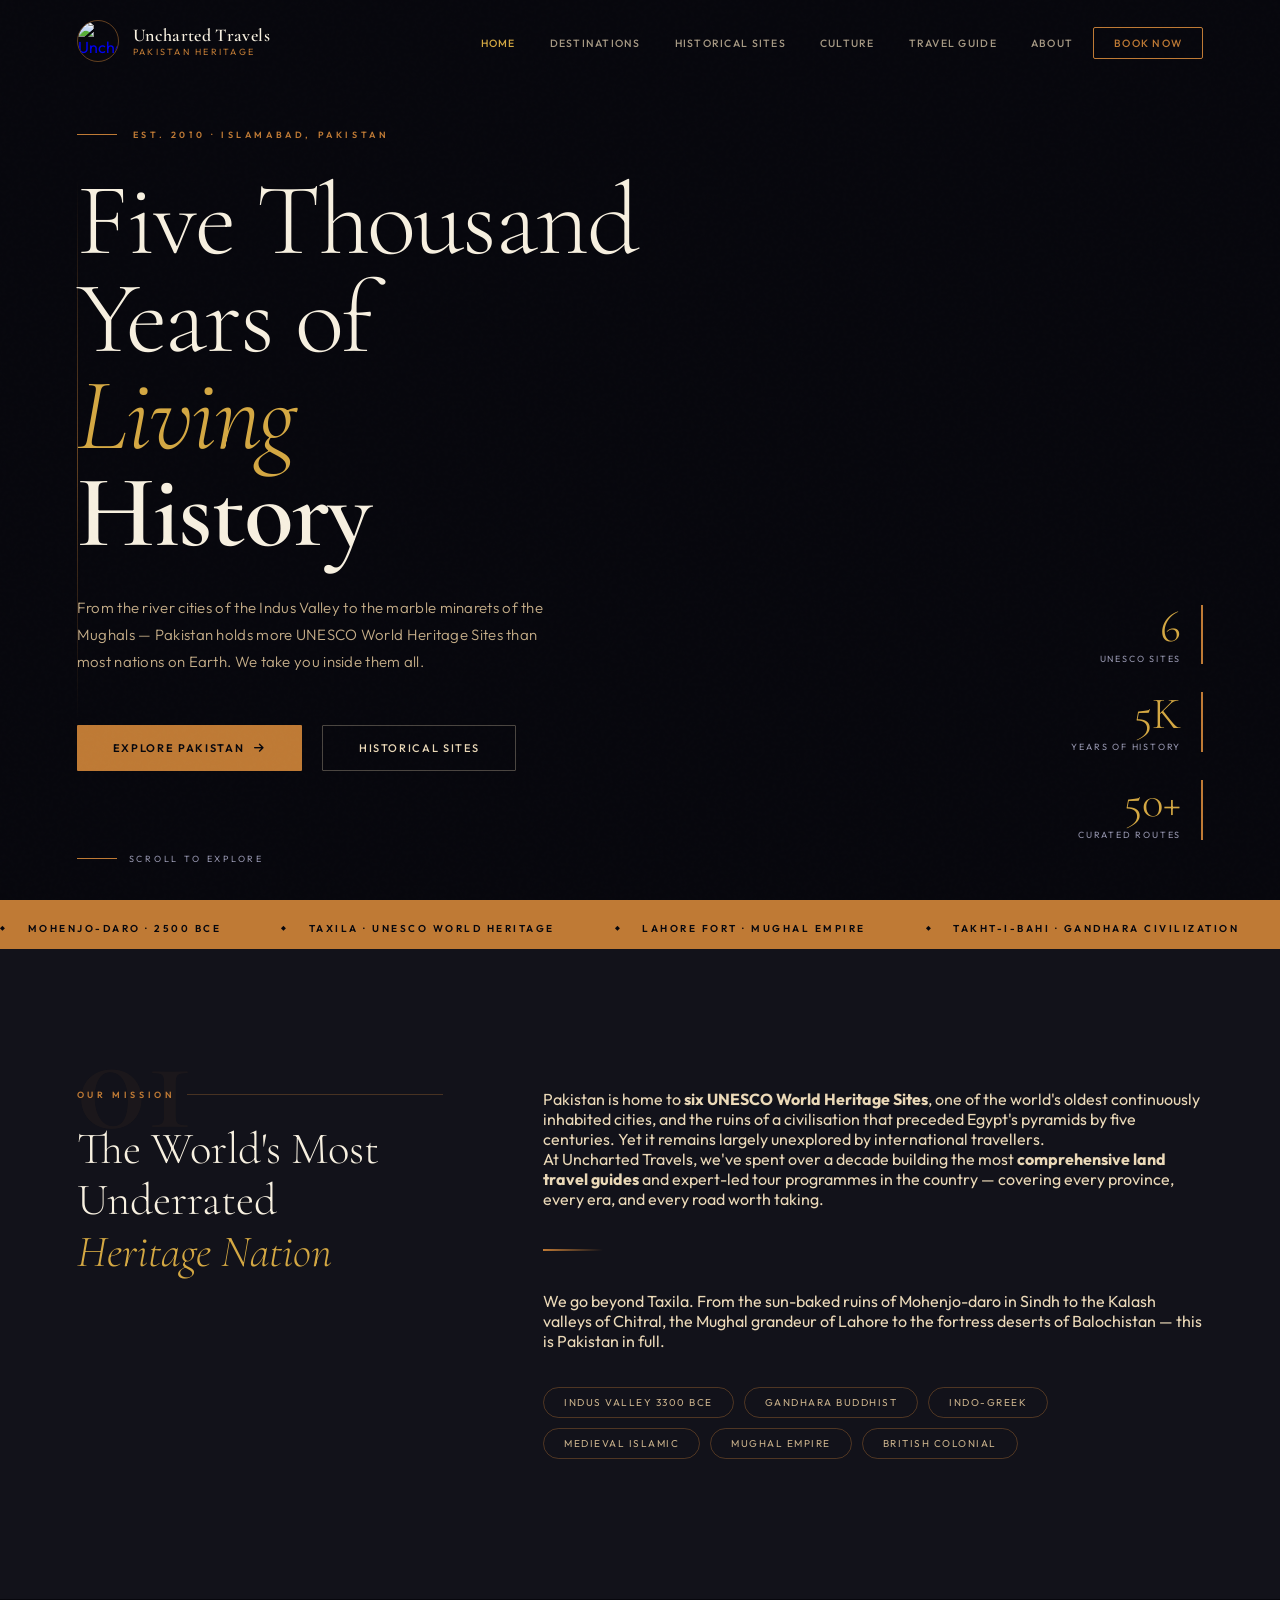
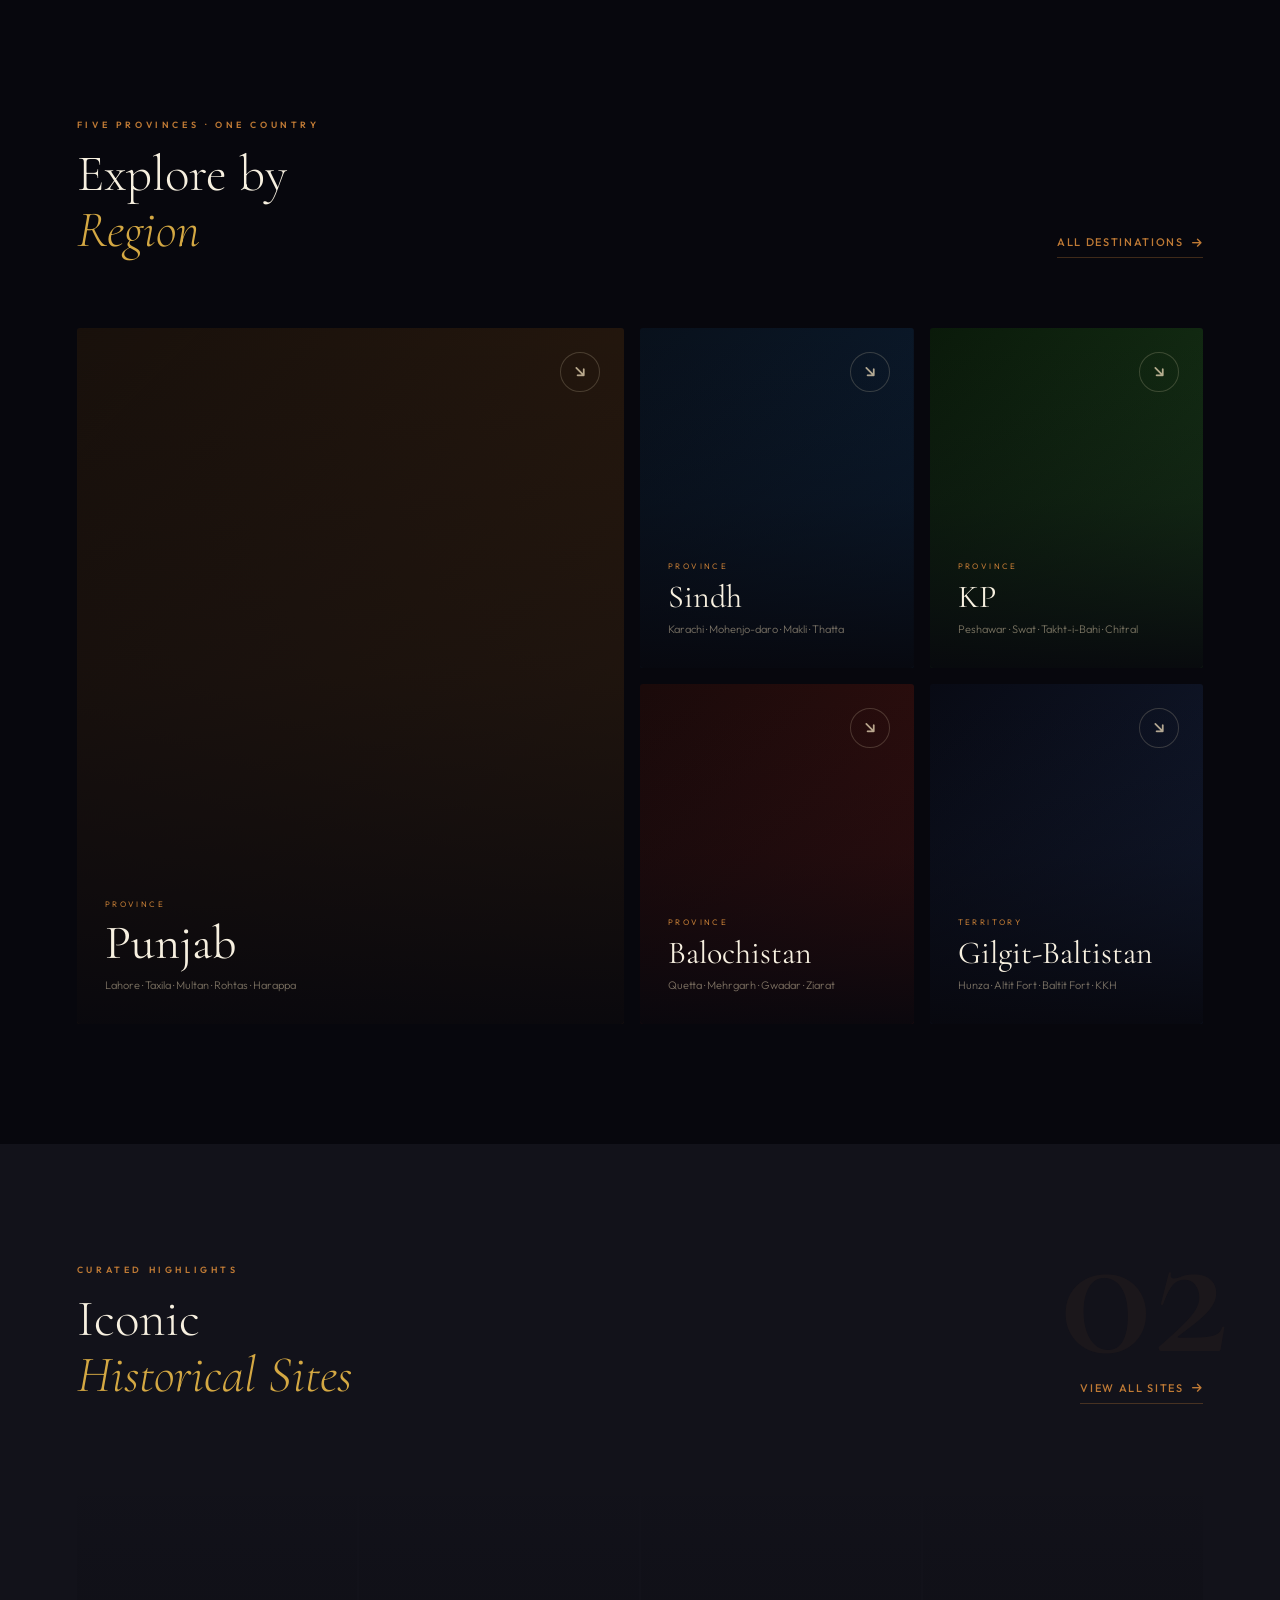
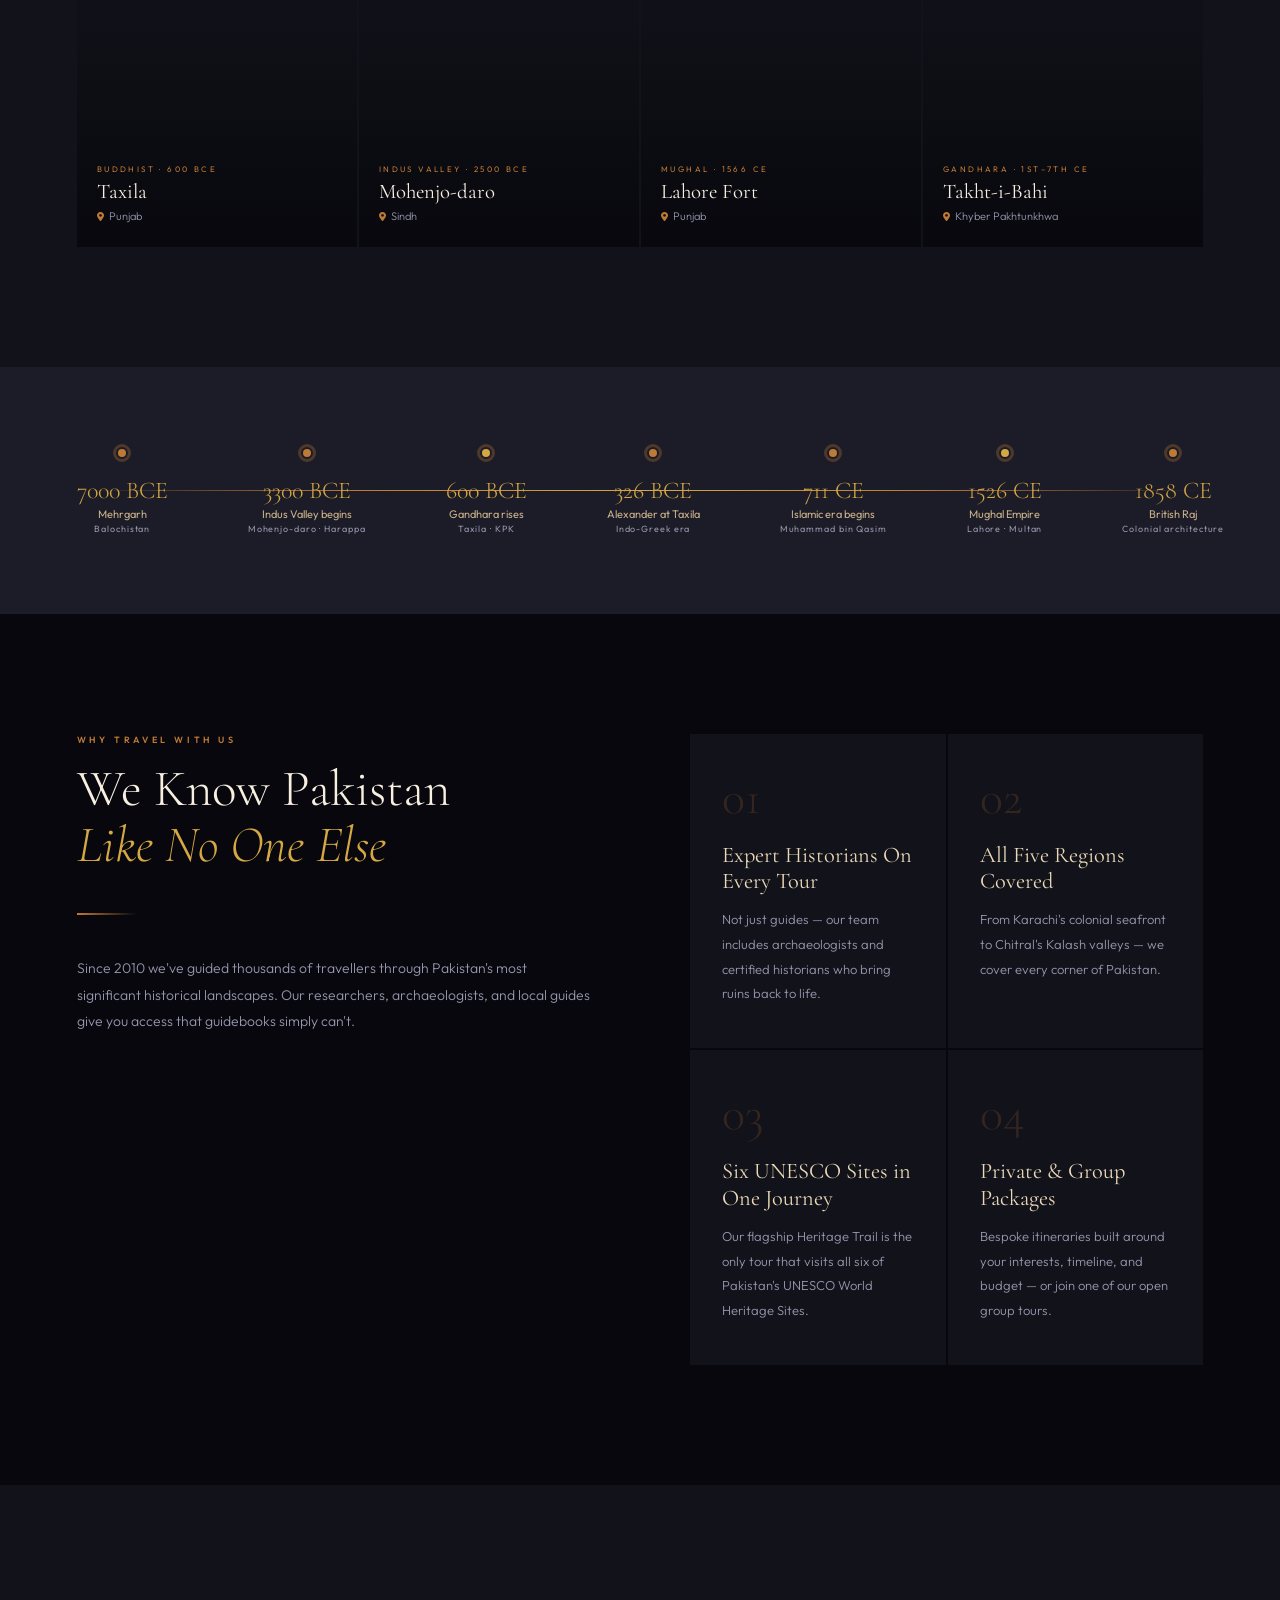
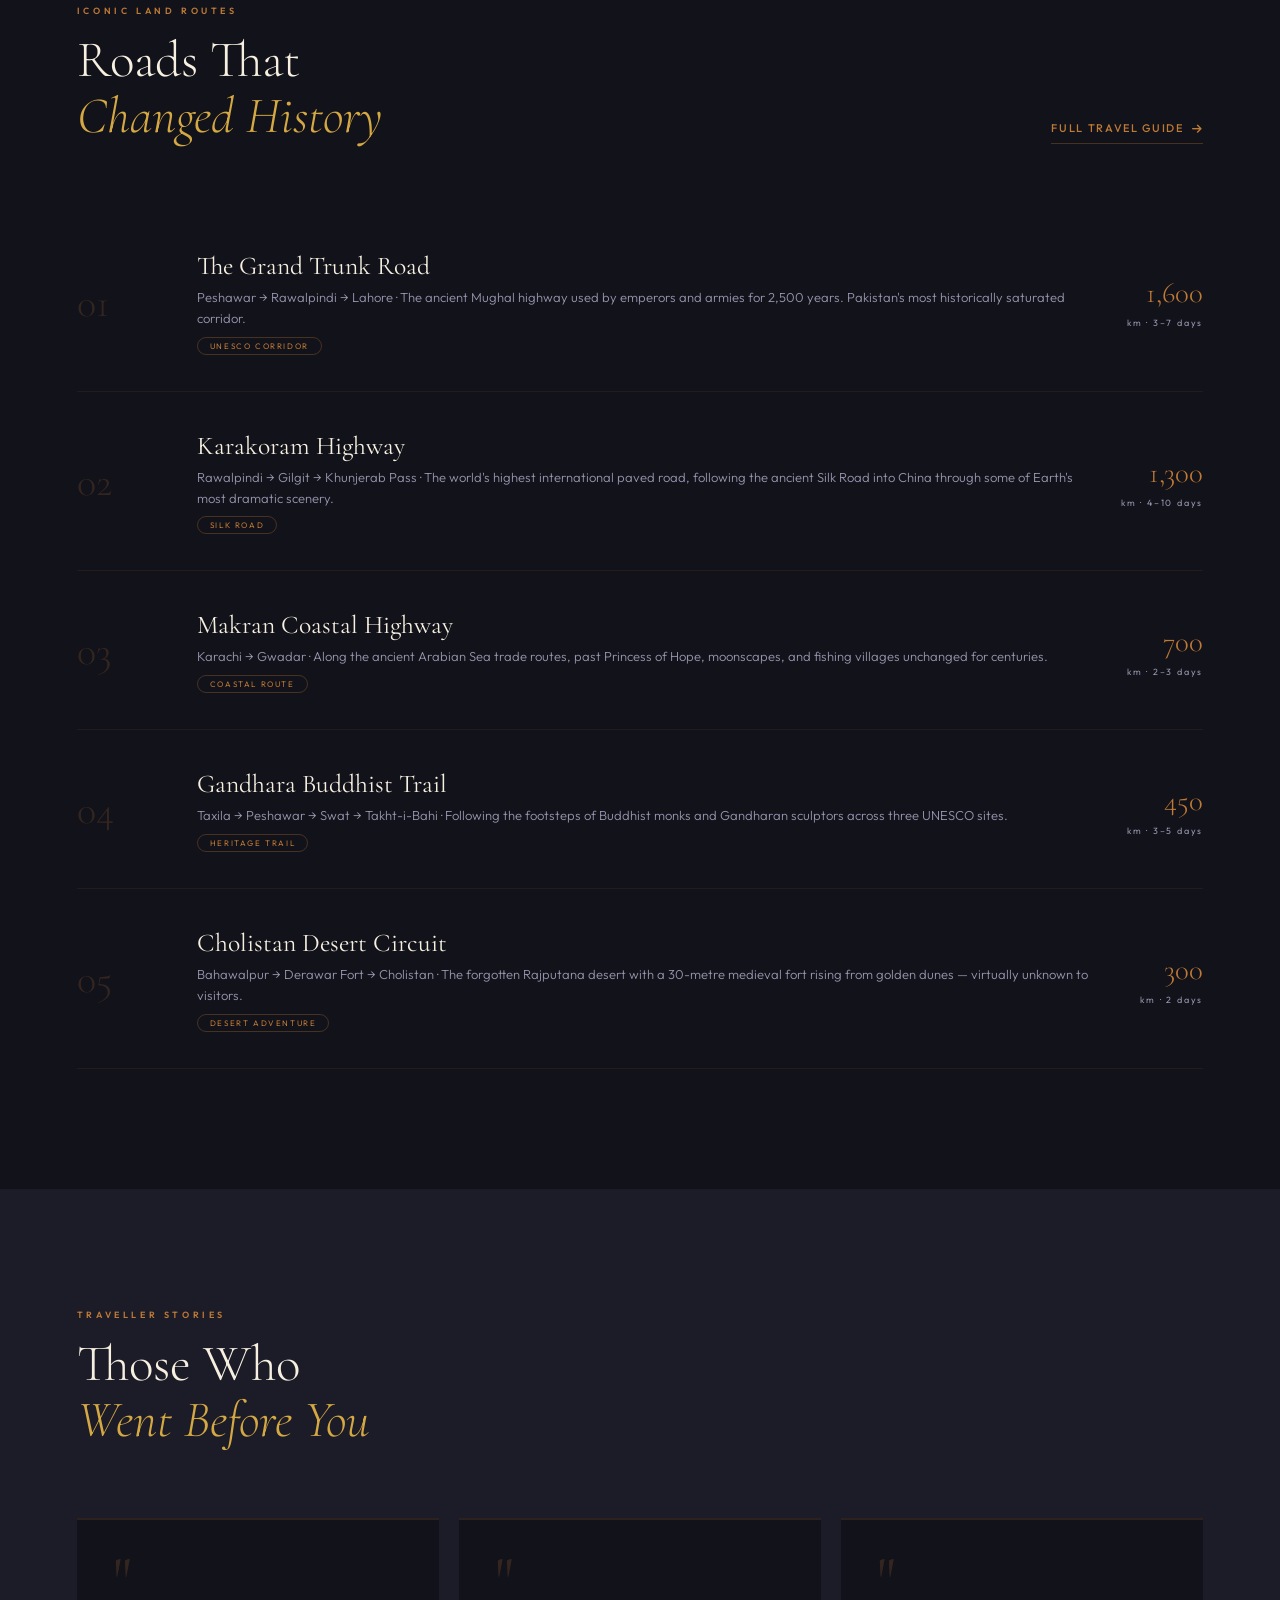
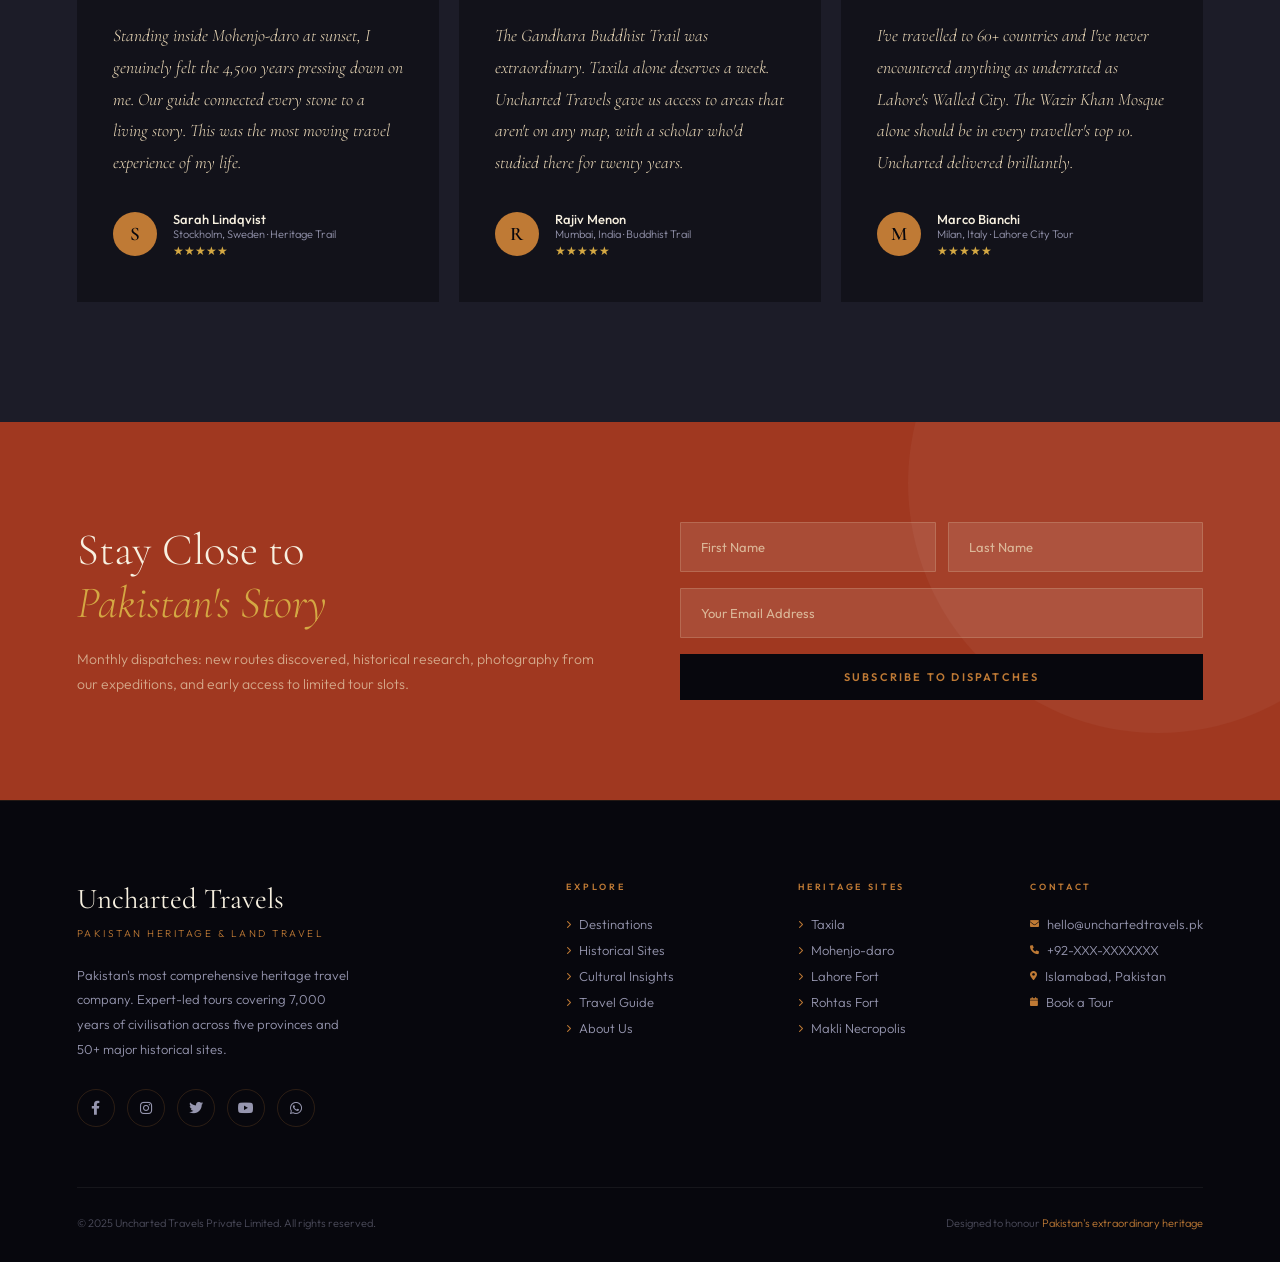
==== commit 59601d3e: "Updated content" ====
--- a/index.html
+++ b/index.html
@@ -26,7 +26,7 @@
       --parchment:  #EBD9B8;
       --cream:      #F7F0E0;
       --sand:       #C8B08A;
-      --mist:       #7A7A90;
+      --mist:       #9696AF;
       --white:      #FAFAF5;
       --font-serif: 'Cormorant Garamond', Georgia, serif;
       --font-sans:  'Outfit', sans-serif;
@@ -539,7 +539,7 @@
       display: flex;
       align-items: center;
       justify-content: center;
-      color: rgba(235,217,184,0.4);
+      color: rgba(235,217,184,0.75);
       font-size: 14px;
       transition: all 0.4s;
       transform: rotate(45deg);
@@ -948,7 +948,7 @@
       border-radius: 1px;
       transition: border-color 0.3s;
     }
-    .newsletter-form input::placeholder { color: rgba(235,217,184,0.4); }
+    .newsletter-form input::placeholder { color: rgba(235,217,184,0.75); }
     .newsletter-form input:focus { border-color: rgba(235,217,184,0.6); }
     .newsletter-form button {
       padding: 16px;
@@ -1119,20 +1119,30 @@
       .footer-bottom { flex-direction: column; gap: 12px; text-align: center; }
       .nl-row { grid-template-columns: 1fr; }
     }
+
+    /* ── A11Y: skip link & focus ── */
+    .sr-only{position:absolute;width:1px;height:1px;padding:0;margin:-1px;overflow:hidden;clip:rect(0,0,0,0);white-space:nowrap;border:0;}
+
+    .skip-link{position:absolute;top:-100px;left:12px;z-index:9999;padding:10px 20px;
+      background:var(--copper,#BF7A35);color:var(--void,#07070D);font-size:14px;
+      font-weight:600;border-radius:2px;text-decoration:none;transition:top .2s;}
+    .skip-link:focus{top:12px;}
+    *:focus-visible{outline:2px solid var(--copper,#BF7A35);outline-offset:3px;border-radius:2px;}
   </style>
 </head>
 <body>
+  <a class="skip-link" href="#main-content">Skip to main content</a>
 
   <!-- NAV -->
-  <nav id="mainNav">
+  <nav aria-label="Main navigation" id="mainNav">
     <a href="index.html" class="nav-brand">
-      <img src="htmlpictures/Logo1.png" alt="Uncharted Travels">
+      <img src="htmlpictures/Logo1.png" alt="Uncharted Travels logo">
       <div class="nav-brand-text">
         <span class="name">Uncharted Travels</span>
         <span class="sub">Pakistan Heritage</span>
       </div>
     </a>
-    <ul class="nav-links">
+    <ul class="nav-links" id="navLinks">
       <li><a href="index.html" class="active">Home</a></li>
       <li><a href="destinations.html">Destinations</a></li>
       <li><a href="historical-sites.html">Historical Sites</a></li>
@@ -1141,12 +1151,13 @@
       <li><a href="about.html">About</a></li>
       <li><a href="contact.html" class="btn-nav">Book Now</a></li>
     </ul>
-    <button id="hamburger" aria-label="Toggle navigation" aria-expanded="false">
-      <i class="fas fa-bars"></i>
+    <button id="hamburger" aria-label="Open navigation menu" aria-controls="navLinks" aria-expanded="false">
+      <i class="fas fa-bars" aria-hidden="true"></i>
     </button>
   </nav>
 
   <!-- HERO -->
+  <main id="main-content">
   <section class="hero">
     <div class="hero-bg"></div>
     <div class="hero-content">
@@ -1161,7 +1172,7 @@
       <p class="hero-desc">From the river cities of the Indus Valley to the marble minarets of the Mughals — Pakistan holds more UNESCO World Heritage Sites than most nations on Earth. We take you inside them all.</p>
       <div class="hero-actions">
         <a href="destinations.html" class="btn-primary">
-          Explore Pakistan <i class="fas fa-arrow-right"></i>
+          Explore Pakistan <i class="fas fa-arrow-right" aria-hidden="true"></i>
         </a>
         <a href="historical-sites.html" class="btn-ghost">
           Historical Sites
@@ -1240,12 +1251,12 @@
         <p class="section-label">Five Provinces · One Country</p>
         <h2 class="section-title">Explore by<br><em>Region</em></h2>
       </div>
-      <a href="destinations.html" class="section-link">All Destinations <i class="fas fa-arrow-right"></i></a>
+      <a href="destinations.html" class="section-link">All Destinations <i class="fas fa-arrow-right" aria-hidden="true"></i></a>
     </div>
     <div class="regions-grid reveal">
       <a href="destinations.html#punjab" class="region-card tall">
         <div class="region-bg r-punjab bg-region-punjab"></div>
-        <span class="region-arrow"><i class="fas fa-arrow-right"></i></span>
+        <span class="region-arrow"><i class="fas fa-arrow-right" aria-hidden="true"></i></span>
         <div class="region-info">
           <span class="region-tag">Province</span>
           <div class="region-name">Punjab</div>
@@ -1254,7 +1265,7 @@
       </a>
       <a href="destinations.html#sindh" class="region-card">
         <div class="region-bg r-sindh"></div>
-        <span class="region-arrow"><i class="fas fa-arrow-right"></i></span>
+        <span class="region-arrow"><i class="fas fa-arrow-right" aria-hidden="true"></i></span>
         <div class="region-info">
           <span class="region-tag">Province</span>
           <div class="region-name">Sindh</div>
@@ -1263,7 +1274,7 @@
       </a>
       <a href="destinations.html#kpk" class="region-card">
         <div class="region-bg r-kpk"></div>
-        <span class="region-arrow"><i class="fas fa-arrow-right"></i></span>
+        <span class="region-arrow"><i class="fas fa-arrow-right" aria-hidden="true"></i></span>
         <div class="region-info">
           <span class="region-tag">Province</span>
           <div class="region-name">KP</div>
@@ -1272,7 +1283,7 @@
       </a>
       <a href="destinations.html#balochistan" class="region-card">
         <div class="region-bg r-baloch"></div>
-        <span class="region-arrow"><i class="fas fa-arrow-right"></i></span>
+        <span class="region-arrow"><i class="fas fa-arrow-right" aria-hidden="true"></i></span>
         <div class="region-info">
           <span class="region-tag">Province</span>
           <div class="region-name">Balochistan</div>
@@ -1281,7 +1292,7 @@
       </a>
       <a href="destinations.html#gb" class="region-card">
         <div class="region-bg r-gb bg-region-gb"></div>
-        <span class="region-arrow"><i class="fas fa-arrow-right"></i></span>
+        <span class="region-arrow"><i class="fas fa-arrow-right" aria-hidden="true"></i></span>
         <div class="region-info">
           <span class="region-tag">Territory</span>
           <div class="region-name">Gilgit-Baltistan</div>
@@ -1298,7 +1309,7 @@
         <p class="section-label">Curated Highlights</p>
         <h2 class="section-title">Iconic<br><em>Historical Sites</em></h2>
       </div>
-      <a href="historical-sites.html" class="section-link">View All Sites <i class="fas fa-arrow-right"></i></a>
+      <a href="historical-sites.html" class="section-link">View All Sites <i class="fas fa-arrow-right" aria-hidden="true"></i></a>
     </div>
     <div class="sites-scroll reveal">
       <a href="historical-sites.html#taxila" class="site-card">
@@ -1306,7 +1317,7 @@
         <div class="site-card-body">
           <span class="site-era">Buddhist · 600 BCE</span>
           <div class="site-name">Taxila</div>
-          <div class="site-loc"><i class="fas fa-map-marker-alt pin-icon"></i>Punjab</div>
+          <div class="site-loc"><i class="fas fa-map-marker-alt pin-icon" aria-hidden="true"></i>Punjab</div>
         </div>
       </a>
       <a href="historical-sites.html#mohenjo" class="site-card">
@@ -1314,7 +1325,7 @@
         <div class="site-card-body">
           <span class="site-era">Indus Valley · 2500 BCE</span>
           <div class="site-name">Mohenjo-daro</div>
-          <div class="site-loc"><i class="fas fa-map-marker-alt pin-icon"></i>Sindh</div>
+          <div class="site-loc"><i class="fas fa-map-marker-alt pin-icon" aria-hidden="true"></i>Sindh</div>
         </div>
       </a>
       <a href="historical-sites.html#lahore" class="site-card">
@@ -1322,7 +1333,7 @@
         <div class="site-card-body">
           <span class="site-era">Mughal · 1566 CE</span>
           <div class="site-name">Lahore Fort</div>
-          <div class="site-loc"><i class="fas fa-map-marker-alt pin-icon"></i>Punjab</div>
+          <div class="site-loc"><i class="fas fa-map-marker-alt pin-icon" aria-hidden="true"></i>Punjab</div>
         </div>
       </a>
       <a href="historical-sites.html#takht" class="site-card">
@@ -1330,7 +1341,7 @@
         <div class="site-card-body">
           <span class="site-era">Gandhara · 1st–7th CE</span>
           <div class="site-name">Takht-i-Bahi</div>
-          <div class="site-loc"><i class="fas fa-map-marker-alt pin-icon"></i>Khyber Pakhtunkhwa</div>
+          <div class="site-loc"><i class="fas fa-map-marker-alt pin-icon" aria-hidden="true"></i>Khyber Pakhtunkhwa</div>
         </div>
       </a>
     </div>
@@ -1445,7 +1456,7 @@
         <p class="section-label">Iconic Land Routes</p>
         <h2 class="section-title">Roads That<br><em>Changed History</em></h2>
       </div>
-      <a href="travel-guide.html" class="section-link">Full Travel Guide <i class="fas fa-arrow-right"></i></a>
+      <a href="travel-guide.html" class="section-link">Full Travel Guide <i class="fas fa-arrow-right" aria-hidden="true"></i></a>
     </div>
     <div class="routes-list reveal">
       <div class="route-item">
@@ -1568,16 +1579,17 @@
     <div class="reveal reveal-delay-1">
       <form class="newsletter-form" onsubmit="handleSubscribe(event)">
         <div class="nl-row">
-          <input type="text" placeholder="First Name" required>
-          <input type="text" placeholder="Last Name" required>
-        </div>
-        <input type="email" placeholder="Your Email Address" required>
+          <label for="nl-fname" class="sr-only">First Name</label><input type="text" id="nl-fname" name="firstname" placeholder="First Name" required aria-required="true">
+          <label for="nl-lname" class="sr-only">Last Name</label><input type="text" id="nl-lname" name="lastname" placeholder="Last Name" required aria-required="true">
+        </div>
+        <label for="nl-email" class="sr-only">Email Address</label><input type="email" id="nl-email" name="email" placeholder="Your Email Address" required aria-required="true">
         <button type="submit">Subscribe to Dispatches</button>
       </form>
     </div>
   </section>
 
   <!-- FOOTER -->
+  </main><!-- /main -->
   <footer>
     <div class="footer-top">
       <div class="footer-brand-col">
@@ -1585,40 +1597,40 @@
         <p class="tagline">Pakistan Heritage & Land Travel</p>
         <p>Pakistan's most comprehensive heritage travel company. Expert-led tours covering 7,000 years of civilisation across five provinces and 50+ major historical sites.</p>
         <div class="footer-socials">
-          <a href="#" aria-label="Facebook"><i class="fab fa-facebook-f"></i></a>
-          <a href="#" aria-label="Instagram"><i class="fab fa-instagram"></i></a>
-          <a href="#" aria-label="Twitter"><i class="fab fa-twitter"></i></a>
-          <a href="#" aria-label="YouTube"><i class="fab fa-youtube"></i></a>
-          <a href="#" aria-label="WhatsApp"><i class="fab fa-whatsapp"></i></a>
+          <a href="#" aria-label="Facebook"><i class="fab fa-facebook-f" aria-hidden="true"></i></a>
+          <a href="#" aria-label="Instagram"><i class="fab fa-instagram" aria-hidden="true"></i></a>
+          <a href="#" aria-label="Twitter"><i class="fab fa-twitter" aria-hidden="true"></i></a>
+          <a href="#" aria-label="YouTube"><i class="fab fa-youtube" aria-hidden="true"></i></a>
+          <a href="#" aria-label="WhatsApp"><i class="fab fa-whatsapp" aria-hidden="true"></i></a>
         </div>
       </div>
       <div class="footer-col">
         <h4>Explore</h4>
         <ul>
-          <li><a href="destinations.html"><i class="fas fa-chevron-right icon-xs"></i> Destinations</a></li>
-          <li><a href="historical-sites.html"><i class="fas fa-chevron-right icon-xs"></i> Historical Sites</a></li>
-          <li><a href="cultural-insights.html"><i class="fas fa-chevron-right icon-xs"></i> Cultural Insights</a></li>
-          <li><a href="travel-guide.html"><i class="fas fa-chevron-right icon-xs"></i> Travel Guide</a></li>
-          <li><a href="about.html"><i class="fas fa-chevron-right icon-xs"></i> About Us</a></li>
+          <li><a href="destinations.html"><i class="fas fa-chevron-right icon-xs" aria-hidden="true"></i> Destinations</a></li>
+          <li><a href="historical-sites.html"><i class="fas fa-chevron-right icon-xs" aria-hidden="true"></i> Historical Sites</a></li>
+          <li><a href="cultural-insights.html"><i class="fas fa-chevron-right icon-xs" aria-hidden="true"></i> Cultural Insights</a></li>
+          <li><a href="travel-guide.html"><i class="fas fa-chevron-right icon-xs" aria-hidden="true"></i> Travel Guide</a></li>
+          <li><a href="about.html"><i class="fas fa-chevron-right icon-xs" aria-hidden="true"></i> About Us</a></li>
         </ul>
       </div>
       <div class="footer-col">
         <h4>Heritage Sites</h4>
         <ul>
-          <li><a href="historical-sites.html#taxila"><i class="fas fa-chevron-right icon-xs"></i> Taxila</a></li>
-          <li><a href="historical-sites.html#mohenjo"><i class="fas fa-chevron-right icon-xs"></i> Mohenjo-daro</a></li>
-          <li><a href="historical-sites.html#lahore"><i class="fas fa-chevron-right icon-xs"></i> Lahore Fort</a></li>
-          <li><a href="historical-sites.html#rohtas"><i class="fas fa-chevron-right icon-xs"></i> Rohtas Fort</a></li>
-          <li><a href="historical-sites.html#makli"><i class="fas fa-chevron-right icon-xs"></i> Makli Necropolis</a></li>
+          <li><a href="historical-sites.html#taxila"><i class="fas fa-chevron-right icon-xs" aria-hidden="true"></i> Taxila</a></li>
+          <li><a href="historical-sites.html#mohenjo"><i class="fas fa-chevron-right icon-xs" aria-hidden="true"></i> Mohenjo-daro</a></li>
+          <li><a href="historical-sites.html#lahore"><i class="fas fa-chevron-right icon-xs" aria-hidden="true"></i> Lahore Fort</a></li>
+          <li><a href="historical-sites.html#rohtas"><i class="fas fa-chevron-right icon-xs" aria-hidden="true"></i> Rohtas Fort</a></li>
+          <li><a href="historical-sites.html#makli"><i class="fas fa-chevron-right icon-xs" aria-hidden="true"></i> Makli Necropolis</a></li>
         </ul>
       </div>
       <div class="footer-col">
         <h4>Contact</h4>
         <ul>
-          <li><a href="mailto:hello@unchartedtravels.pk"><i class="fas fa-envelope icon-sm"></i> hello@unchartedtravels.pk</a></li>
-          <li><a href="tel:+92000000000"><i class="fas fa-phone icon-sm"></i> +92-XXX-XXXXXXX</a></li>
-          <li><a href="#"><i class="fas fa-map-marker-alt icon-sm"></i> Islamabad, Pakistan</a></li>
-          <li><a href="contact.html"><i class="fas fa-calendar icon-sm"></i> Book a Tour</a></li>
+          <li><a href="mailto:hello@unchartedtravels.pk"><i class="fas fa-envelope icon-sm" aria-hidden="true"></i> hello@unchartedtravels.pk</a></li>
+          <li><a href="tel:+92000000000"><i class="fas fa-phone icon-sm" aria-hidden="true"></i> +92-XXX-XXXXXXX</a></li>
+          <li><a href="#"><i class="fas fa-map-marker-alt icon-sm" aria-hidden="true"></i> Islamabad, Pakistan</a></li>
+          <li><a href="contact.html"><i class="fas fa-calendar icon-sm" aria-hidden="true"></i> Book a Tour</a></li>
         </ul>
       </div>
     </div>
@@ -1628,7 +1640,7 @@
     </div>
   </footer>
 
-  <button id="scrollTop" aria-label="Back to top"><i class="fas fa-arrow-up"></i></button>
+  <button id="scrollTop" aria-label="Back to top"><i class="fas fa-arrow-up" aria-hidden="true"></i></button>
   <script src="js/main.js"></script>
   <script>
     // Page-specific: hero Ken Burns trigger
--- a/css/shared.css
+++ b/css/shared.css
@@ -146,7 +146,7 @@
 .intro-copy {
   font-size: 14px;
   line-height: 2.0;
-  color: var(--mist);
+  color: var(--mist, #9696AF);
   font-weight: 300;
   max-width: 740px;
   margin-bottom: 40px;
@@ -154,7 +154,7 @@
 .why-body {
   font-size: 14px;
   line-height: 1.9;
-  color: var(--mist);
+  color: var(--mist, #9696AF);
   font-weight: 300;
   margin-top: 20px;
 }
@@ -203,7 +203,7 @@
 .promise-sub {
   font-size: 14px;
   font-weight: 300;
-  color: var(--mist);
+  color: var(--mist, #9696AF);
   margin-top: 16px;
 }
 
@@ -249,6 +249,6 @@
 }
 .faq-intro {
   font-size: 13px; line-height: 1.9;
-  color: var(--mist); font-weight: 300; margin-top: 20px;
-}
-.emergency-sub { margin-top: 8px; font-size: 12px; opacity: 0.7; }
+  color: var(--mist, #9696AF); font-weight: 300; margin-top: 20px;
+}
+.emergency-sub { margin-top: 8px; font-size: 12px; color: rgba(247,240,224,0.85); }
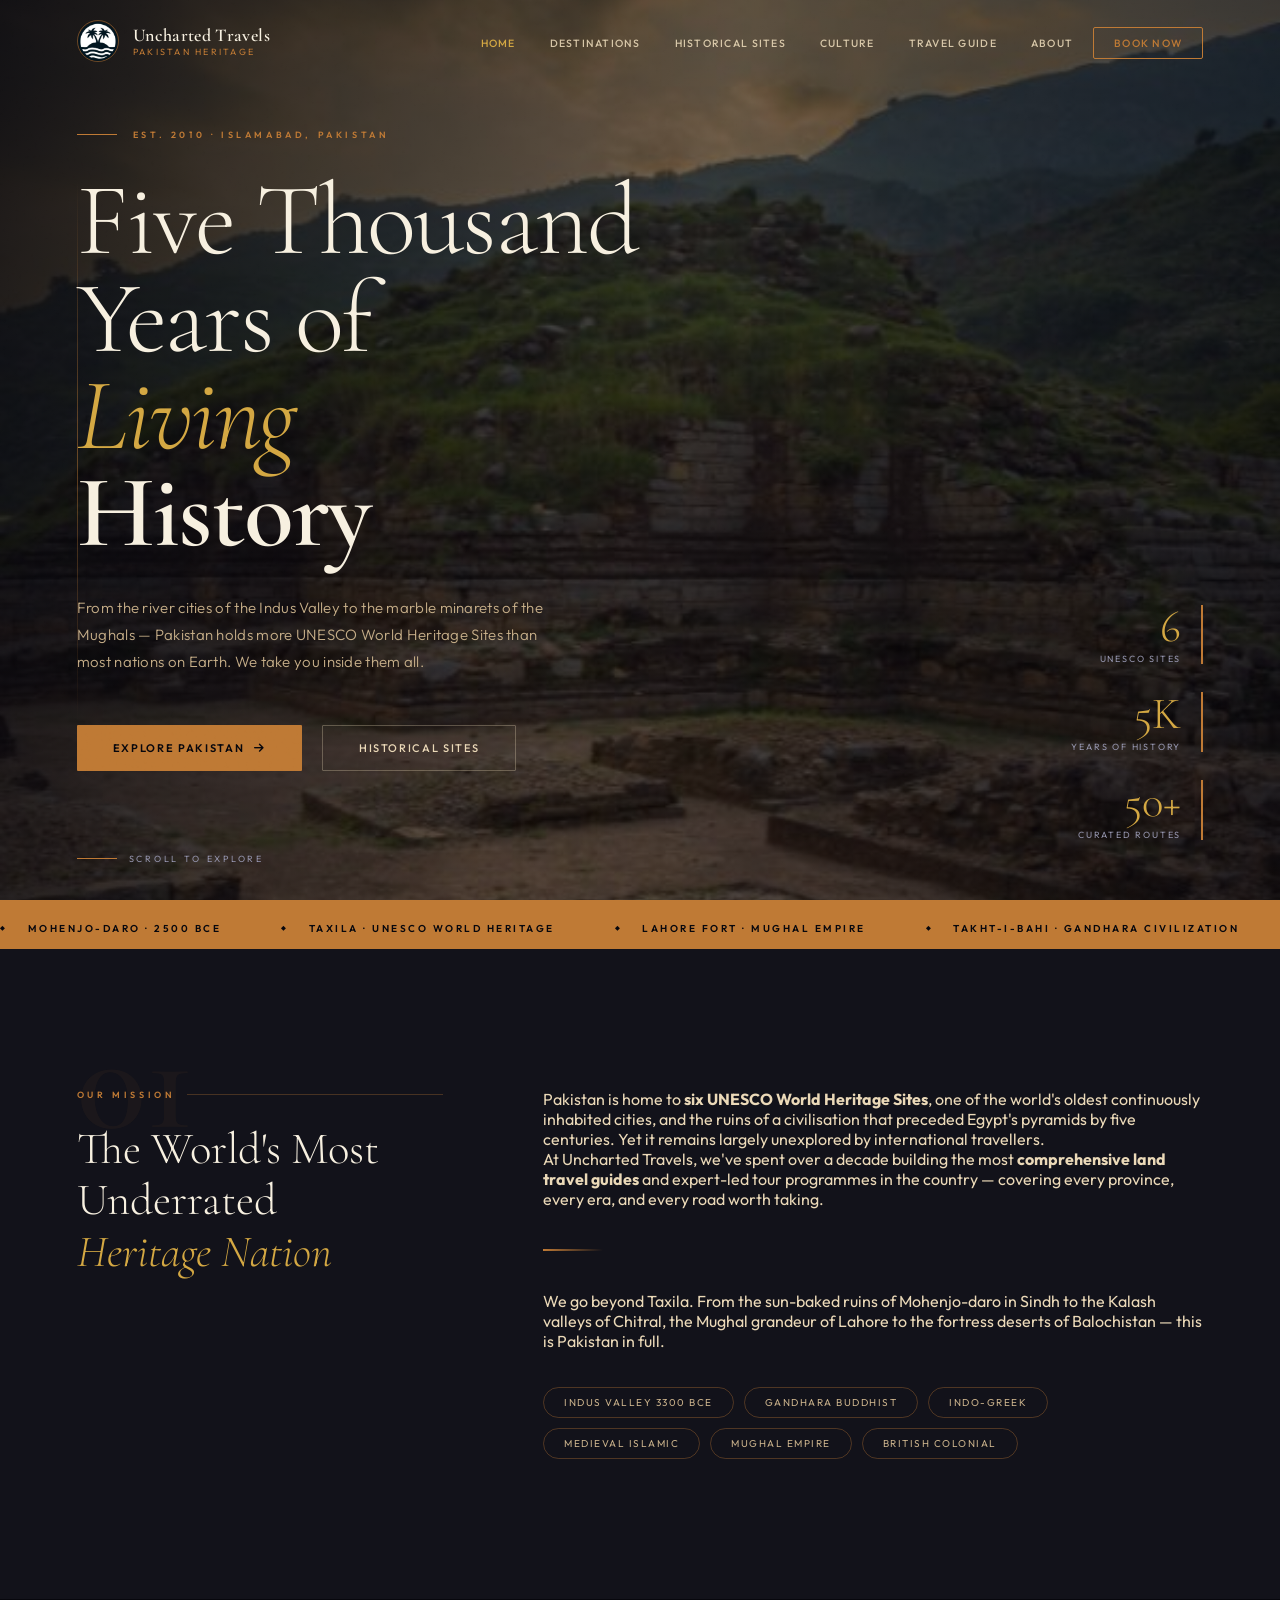
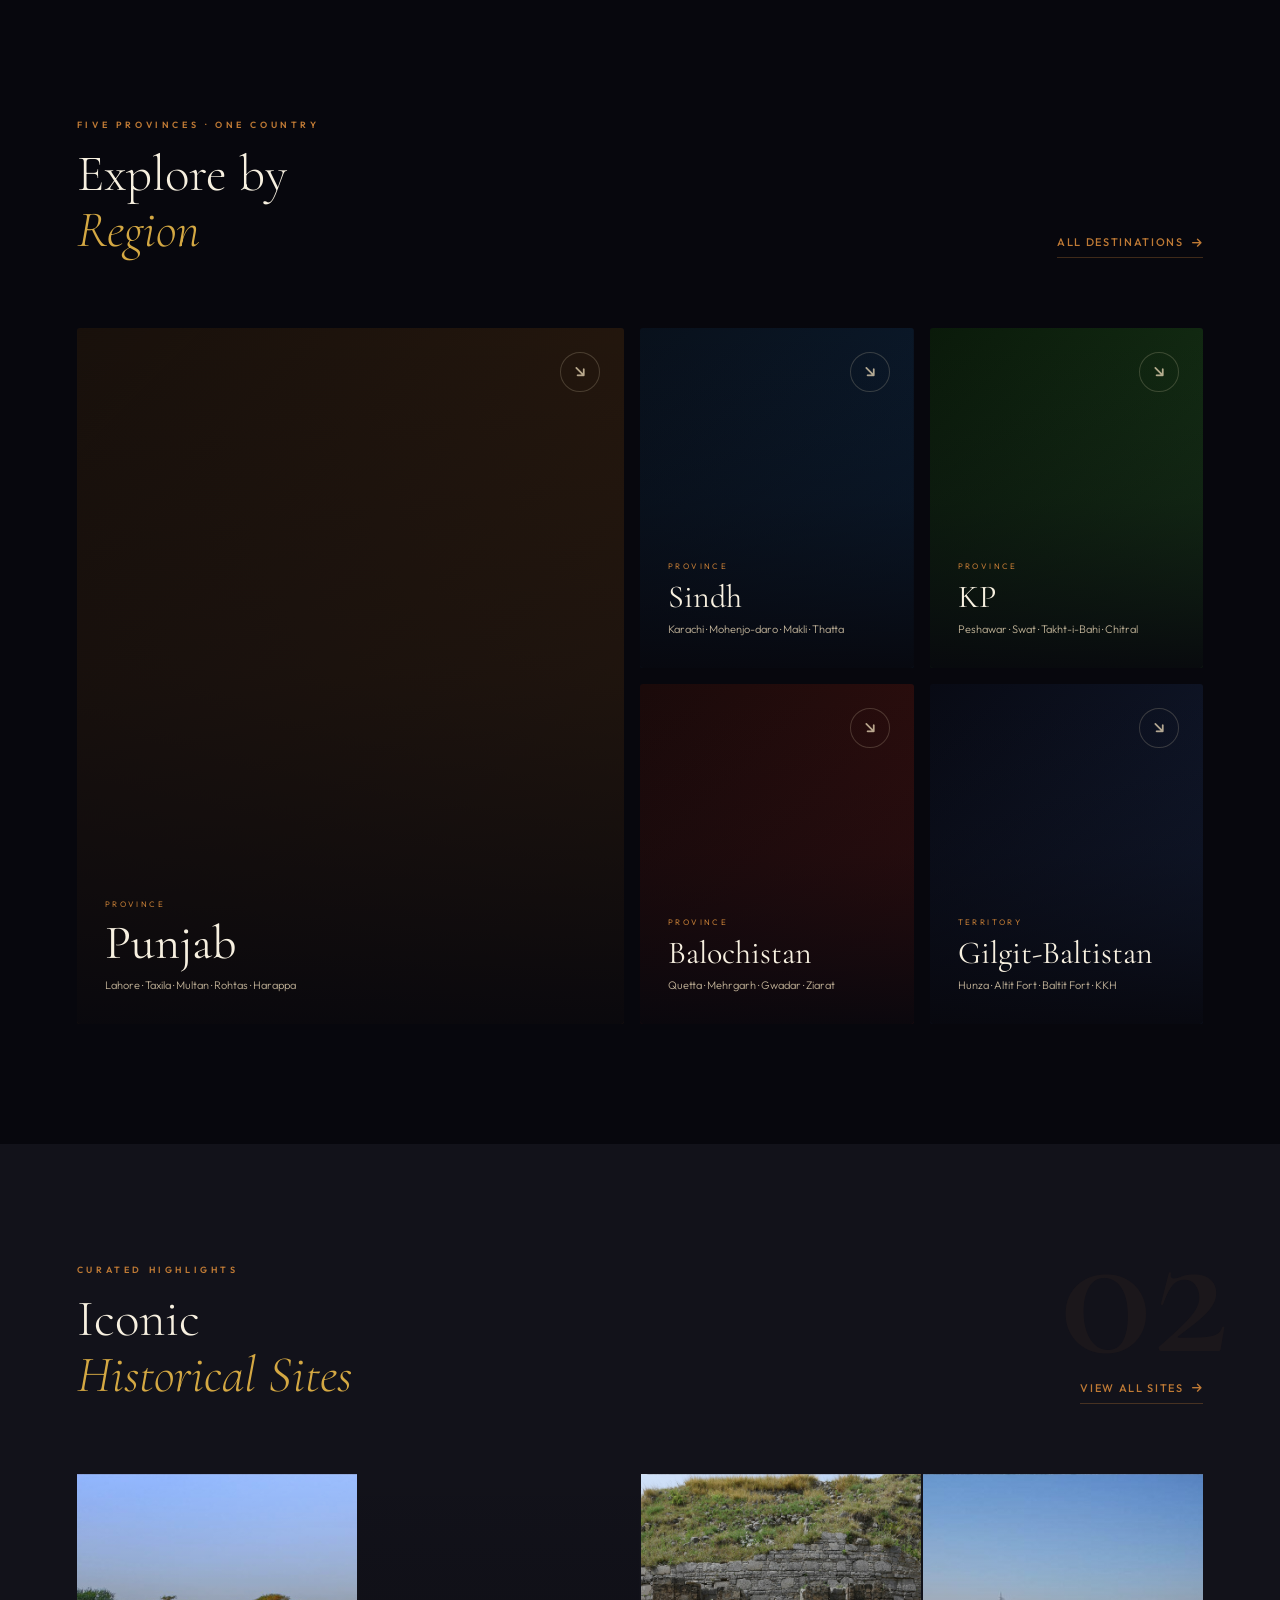
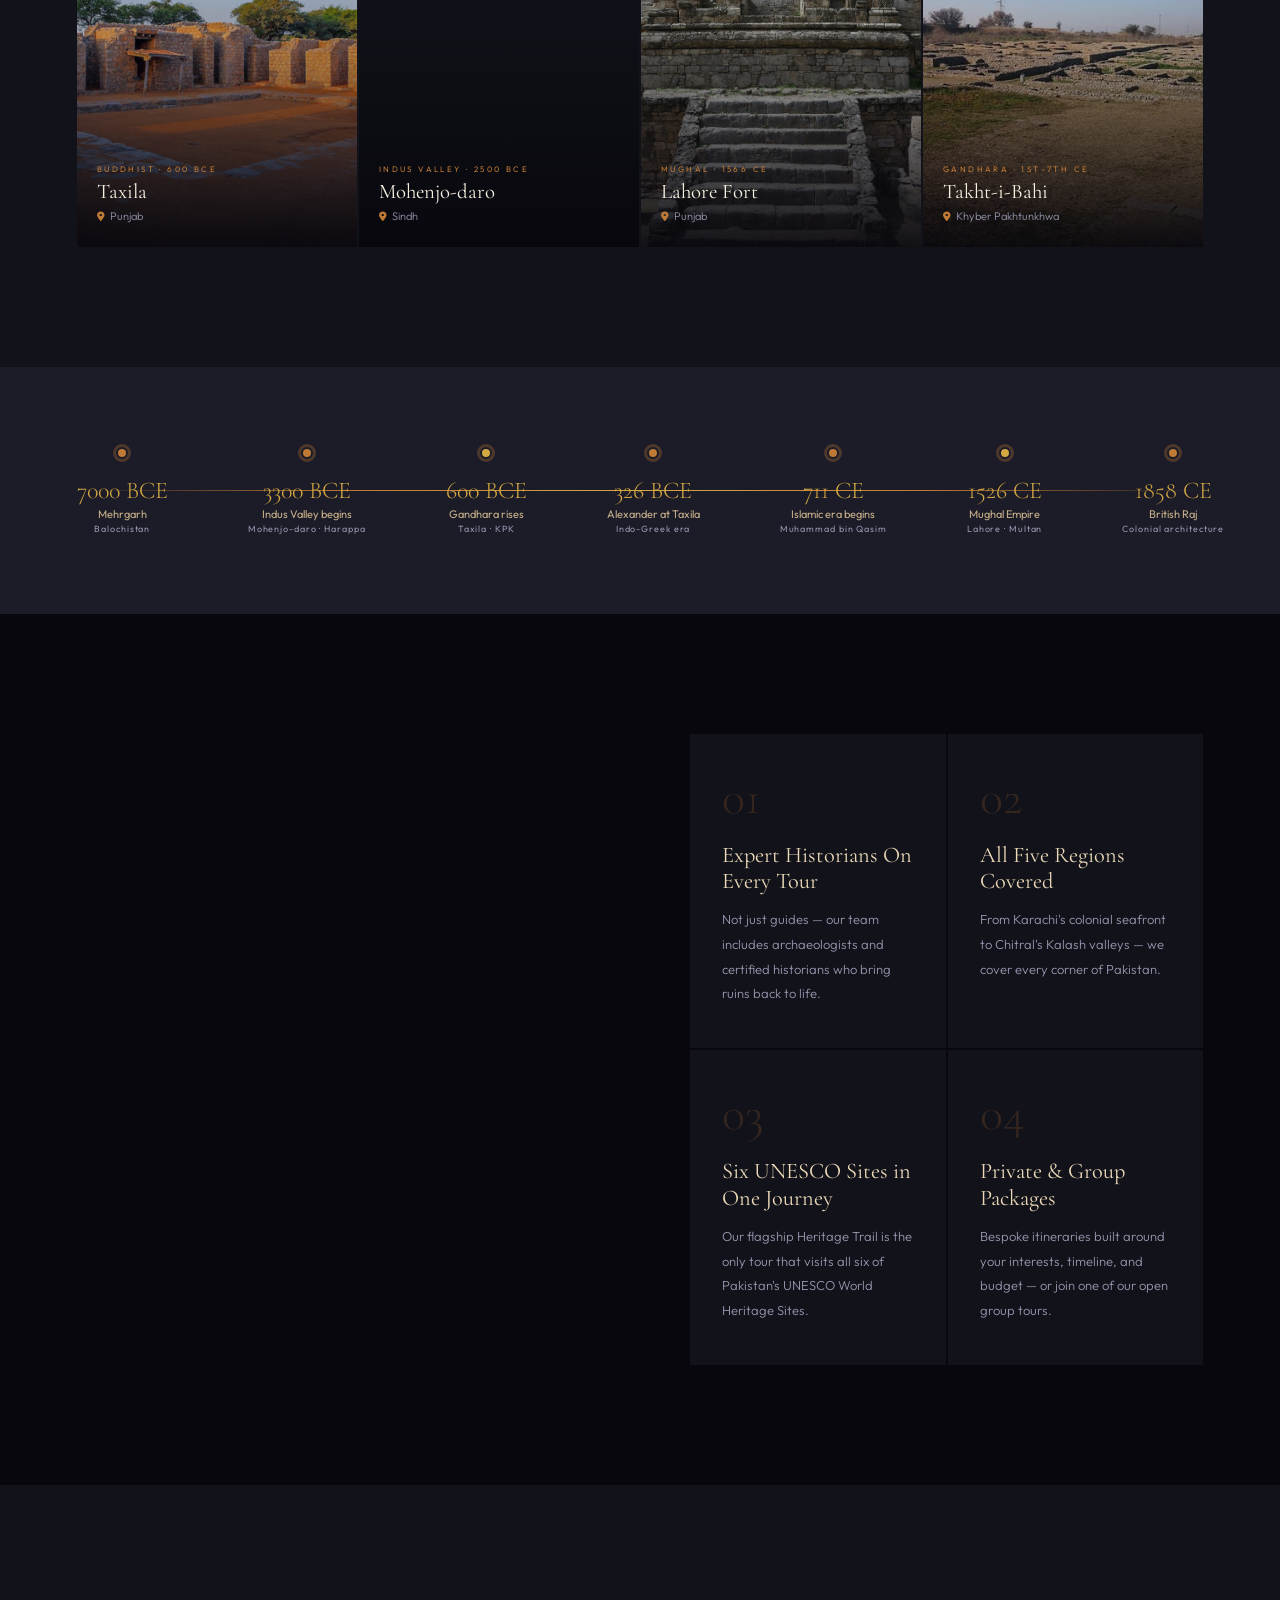
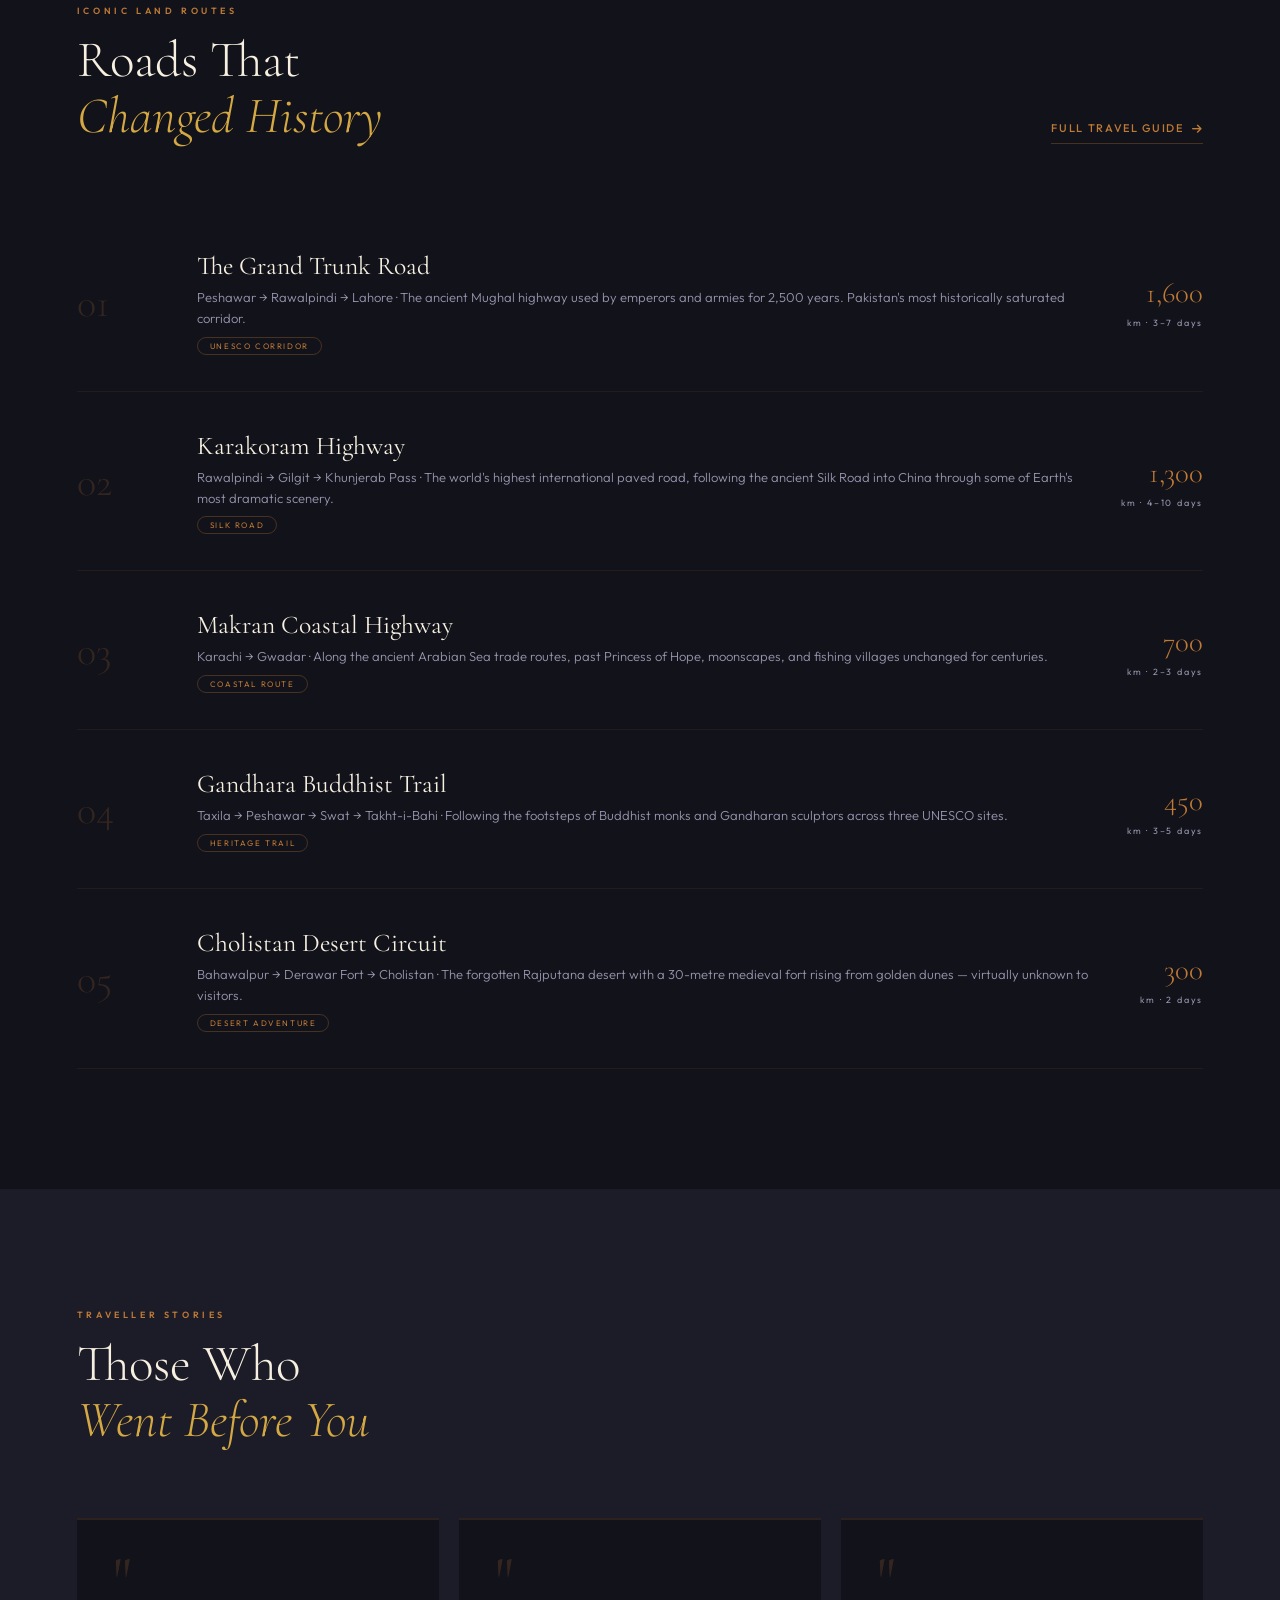
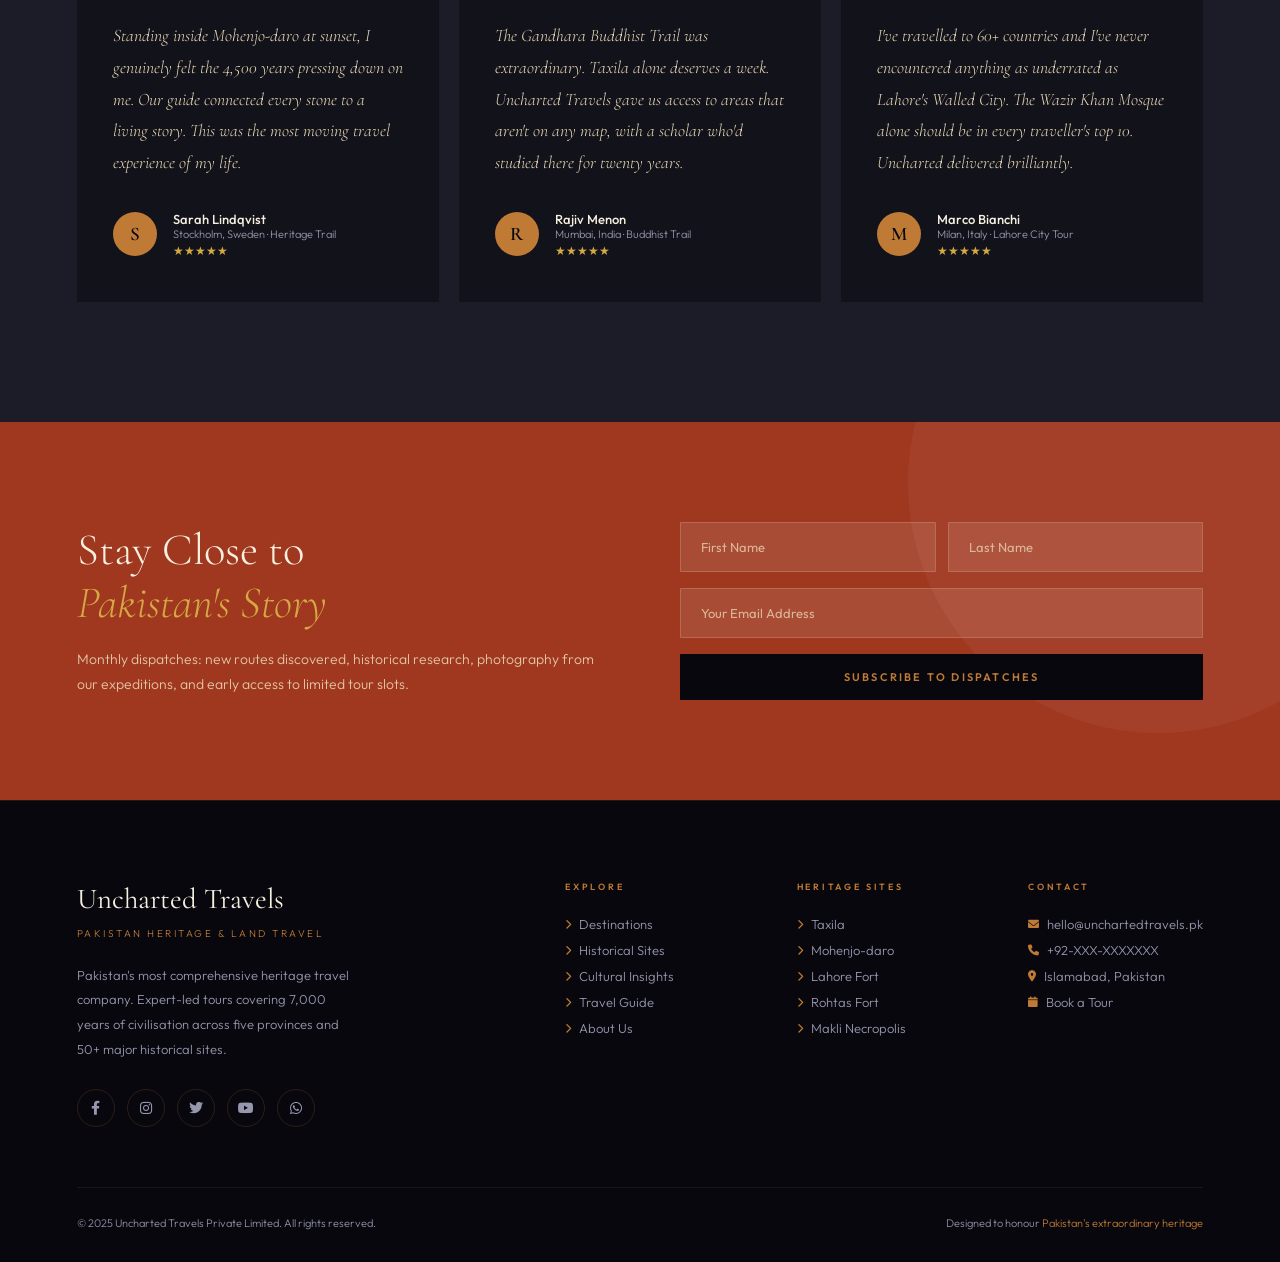
==== commit 08ee3b32: "Initial local commit" ====
--- a/index.html
+++ b/index.html
@@ -4,7 +4,7 @@
   <meta charset="UTF-8">
   <meta name="viewport" content="width=device-width, initial-scale=1.0">
   <meta name="description" content="Uncharted Travels — Pakistan's definitive land travel and heritage guide. Explore 5,000 years of history across five regions.">
-  <title>Uncharted Travels — Pakistan Heritage & Land Travel</title>
+  <title>Uncharted Travels - Pakistan Heritage & Land Travel</title>
   <link rel="icon" href="htmlpictures/favicon-32x32.png">
   <link rel="preconnect" href="https://fonts.googleapis.com">
   <link href="https://fonts.googleapis.com/css2?family=Cormorant+Garamond:ital,wght@0,300;0,400;0,600;1,300;1,400;1,600&family=Outfit:wght@200;300;400;500;600&display=swap" rel="stylesheet">
@@ -49,8 +49,8 @@
       inset: 0;
       background-image: url("data:image/svg+xml,%3Csvg viewBox='0 0 256 256' xmlns='http://www.w3.org/2000/svg'%3E%3Cfilter id='noise'%3E%3CfeTurbulence type='fractalNoise' baseFrequency='0.9' numOctaves='4' stitchTiles='stitch'/%3E%3C/filter%3E%3Crect width='100%25' height='100%25' filter='url(%23noise)' opacity='0.04'/%3E%3C/svg%3E");
       pointer-events: none;
-      z-index: 9999;
-      opacity: 0.35;
+      z-index: 200;
+      opacity: 0.2;
     }
 
     /* ═══════════════════════════════════════
@@ -109,7 +109,7 @@
       align-items: center;
     }
     .nav-links li a {
-      color: rgba(235,217,184,0.7);
+      color: rgba(235,217,184,0.88);
       text-decoration: none;
       font-size: 10.5px;
       font-weight: 500;
@@ -526,7 +526,7 @@
     .region-card.tall .region-name { font-size: 3rem; }
     .region-count {
       font-size: 11px;
-      color: rgba(235,217,184,0.5);
+      color: rgba(235,217,184,0.82);
       font-weight: 300;
     }
     .region-arrow {
@@ -925,7 +925,7 @@
     }
     .newsletter p {
       font-size: 14px;
-      color: rgba(235,217,184,0.7);
+      color: rgba(235,217,184,0.88);
       font-weight: 300;
       margin-top: 16px;
       line-height: 1.8;
@@ -1059,7 +1059,7 @@
     }
     .footer-bottom p {
       font-size: 11px;
-      color: rgba(122,122,144,0.6);
+      color: rgba(160,160,185,0.9);
       font-weight: 300;
     }
     .footer-bottom a { color: var(--copper); text-decoration: none; }
@@ -1101,7 +1101,7 @@
       .sites-scroll { grid-template-columns: 1fr 1fr; }
       .footer-top { grid-template-columns: 1fr 1fr; }
     }
-    @media (max-width: 800px) {
+    @media (max-width: 768px) {
       .nav-links { display: none; }
       .hero-stats { display: none; }
       .manifesto { grid-template-columns: 1fr; gap: 40px; }
@@ -1113,7 +1113,7 @@
       .footer-top { grid-template-columns: 1fr 1fr; }
       .why-grid { grid-template-columns: 1fr; }
     }
-    @media (max-width: 500px) {
+    @media (max-width: 480px) {
       .sites-scroll { grid-template-columns: 1fr; }
       .footer-top { grid-template-columns: 1fr; }
       .footer-bottom { flex-direction: column; gap: 12px; text-align: center; }
--- a/css/shared.css
+++ b/css/shared.css
@@ -25,7 +25,7 @@
 }
 
 /* ── MOBILE NAV ── */
-@media (max-width: 800px) {
+@media (max-width: 768px) {
   #hamburger {
     display: flex;
   }
@@ -34,7 +34,7 @@
   .nav-links {
     display: none !important;
     position: fixed;
-    top: 68px;
+    top: 69px;
     left: 0;
     right: 0;
     background: rgba(7, 7, 13, 0.99);
@@ -126,13 +126,13 @@
 ═══════════════════════════════════════ */
 
 /* Footer icon helpers (replaces style="font-size:8px;color:var(--copper);") */
-.icon-xs  { font-size: 8px;  color: var(--copper); }
-.icon-sm  { font-size: 9px;  color: var(--copper); }
-.icon-md  { font-size: 10px; color: var(--copper); }
-.icon-loc { font-size: 9px;  color: var(--copper); margin-right: 5px; }
+.icon-xs  { font-size: 10px; color: var(--copper); }
+.icon-sm  { font-size: 11px; color: var(--copper); }
+.icon-md  { font-size: 12px; color: var(--copper); }
+.icon-loc { font-size: 10px; color: var(--copper); margin-right: 5px; }
 
 /* Map-marker pin used in site cards */
-.pin-icon { color: var(--copper); margin-right: 5px; font-size: 9px; }
+.pin-icon { color: var(--copper); margin-right: 5px; font-size: 10px; }
 
 /* Section header centred blocks */
 .section-center {
@@ -223,7 +223,7 @@
 .table-scroll { overflow-x: auto; }
 
 /* Festival map-marker icon */
-.fest-pin { color: var(--copper); font-size: 8px; margin-right: 4px; }
+.fest-pin { color: var(--copper); font-size: 10px; margin-right: 4px; }
 
 /* Safety bar widths (replaces inline width styles) */
 .sf-w-90 { width: 90%; }
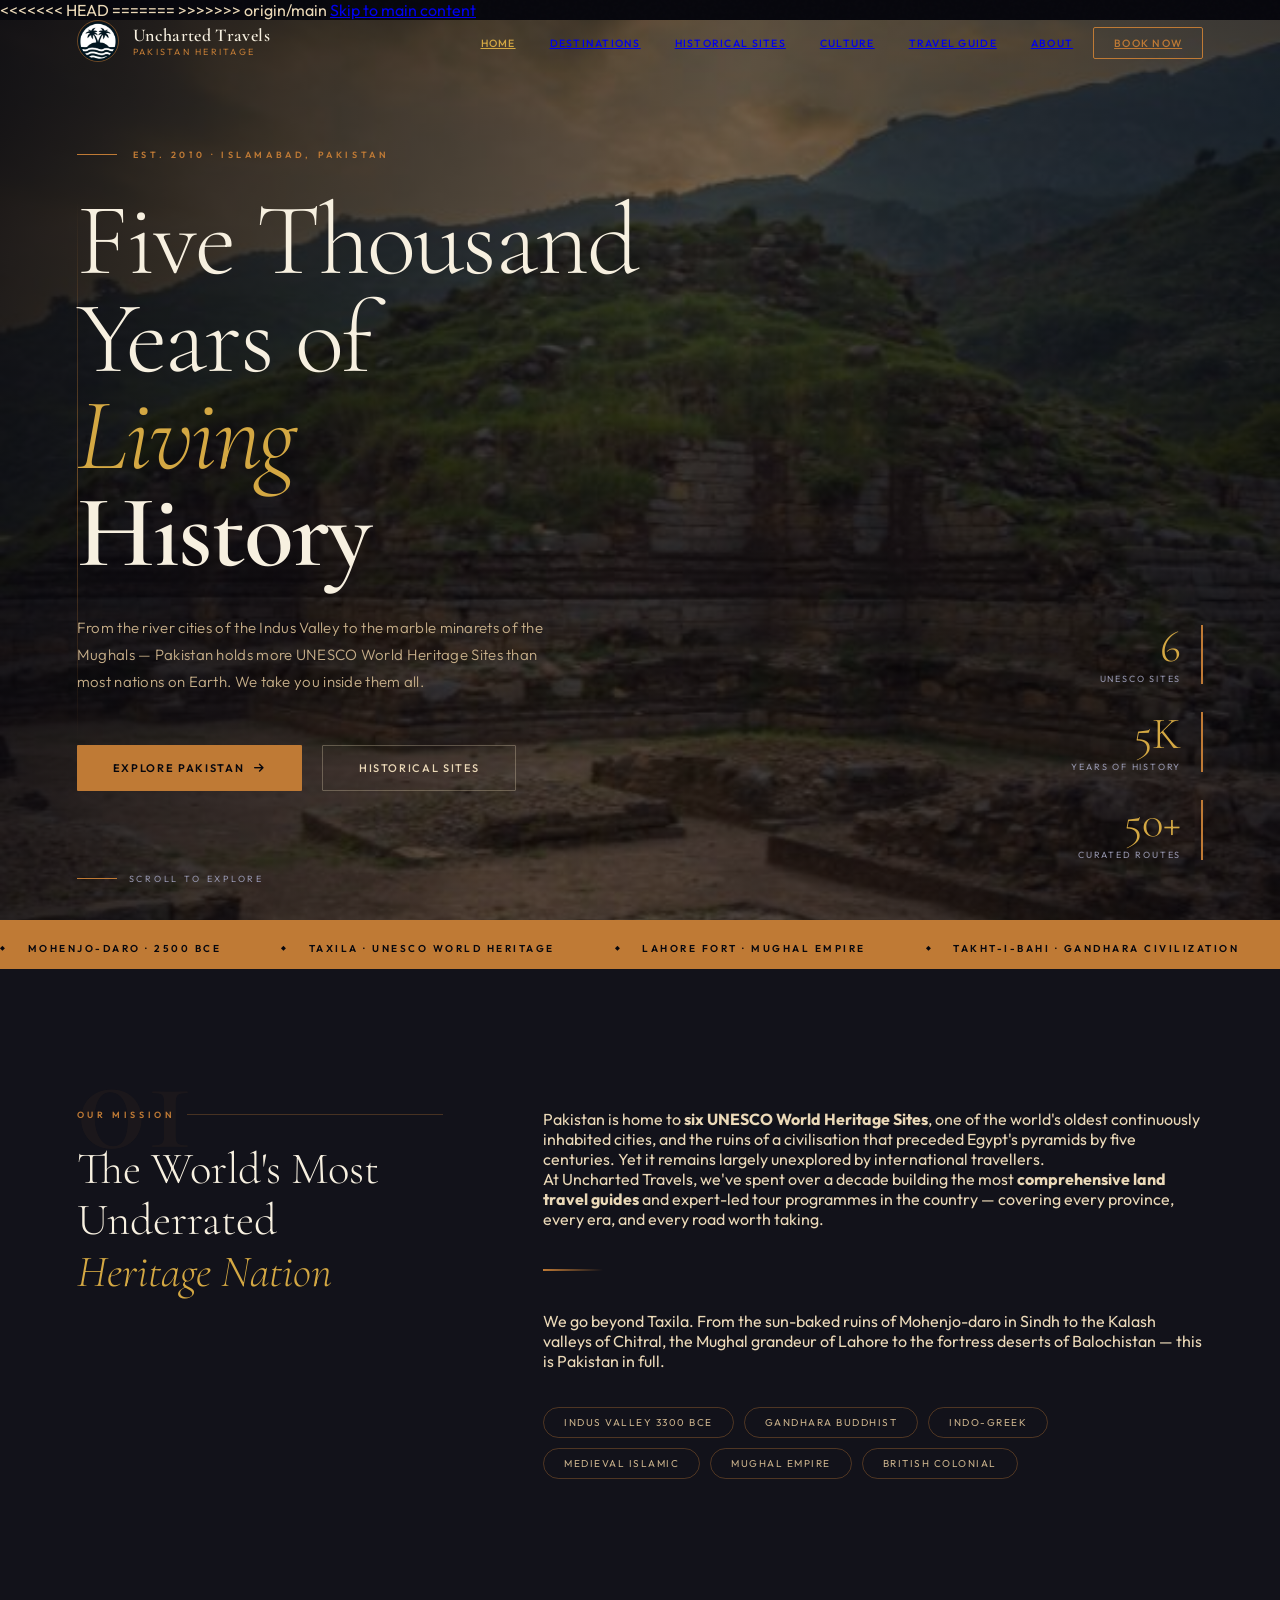
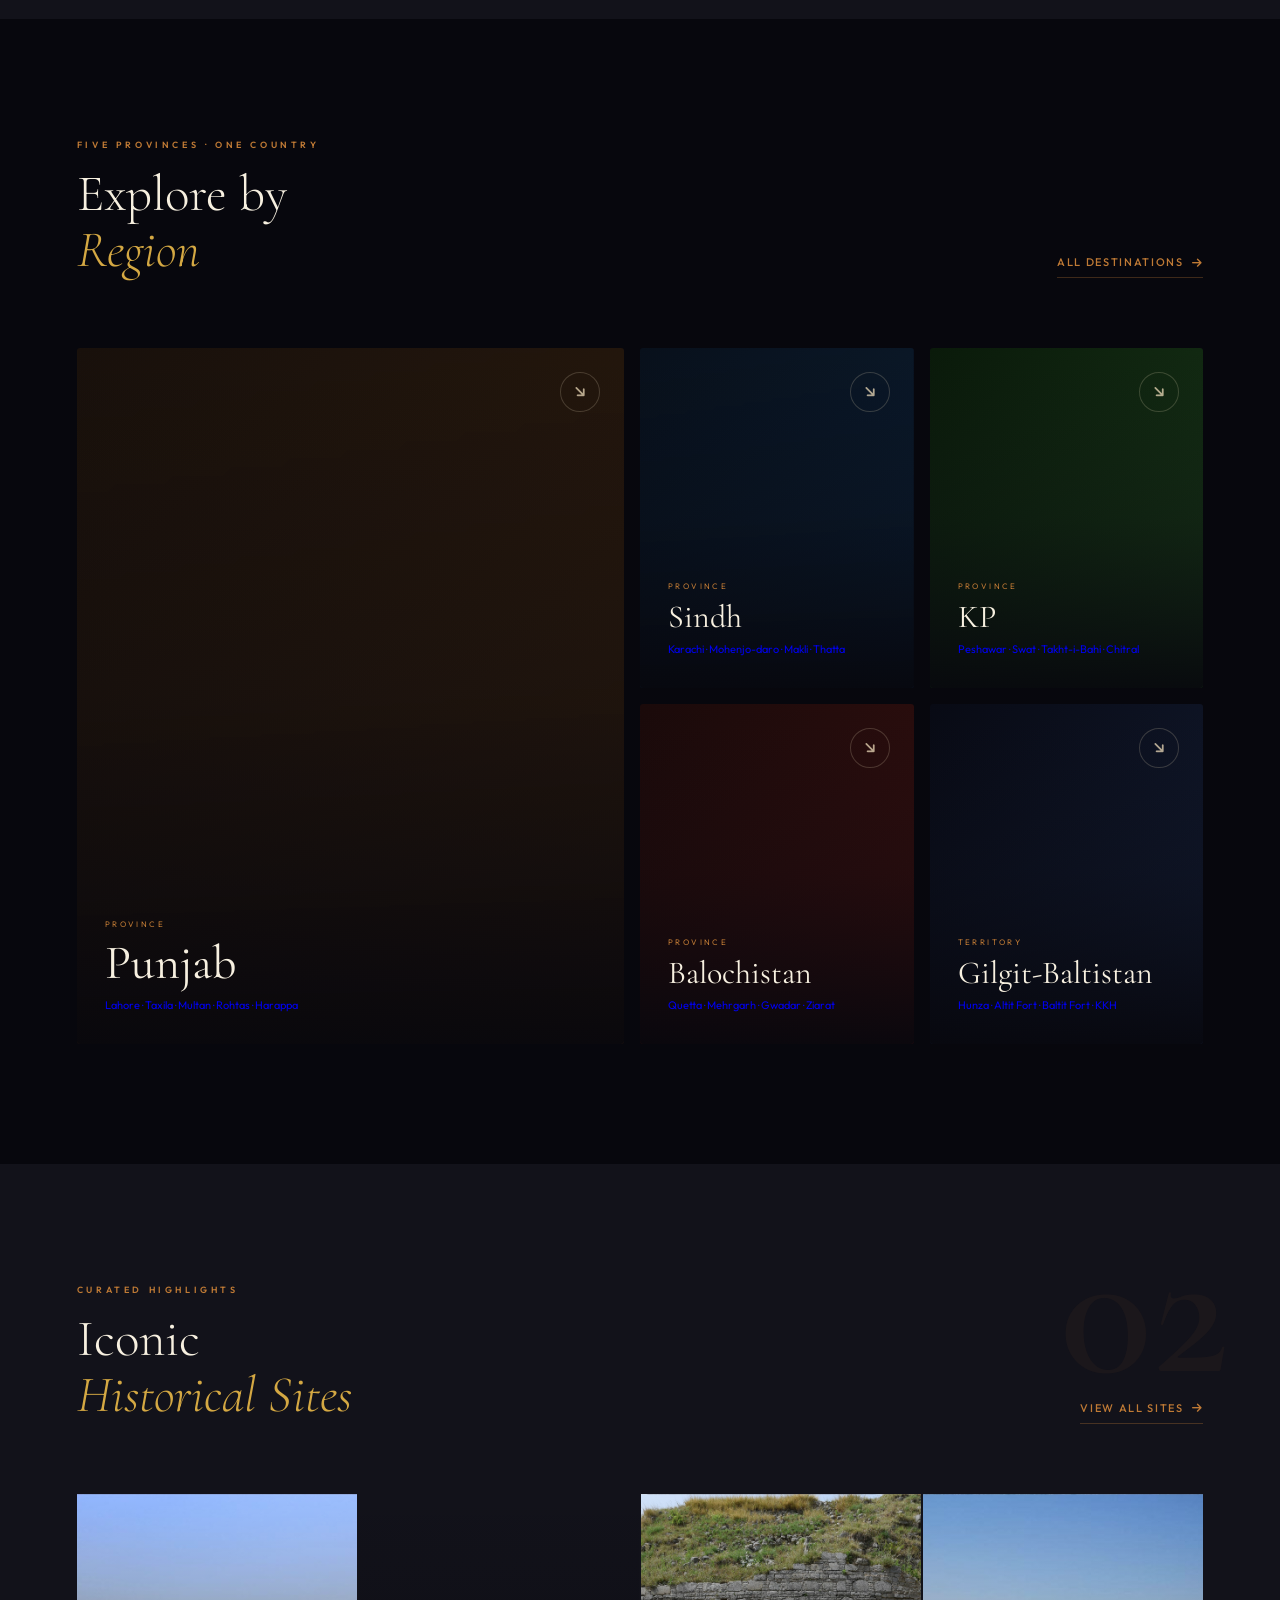
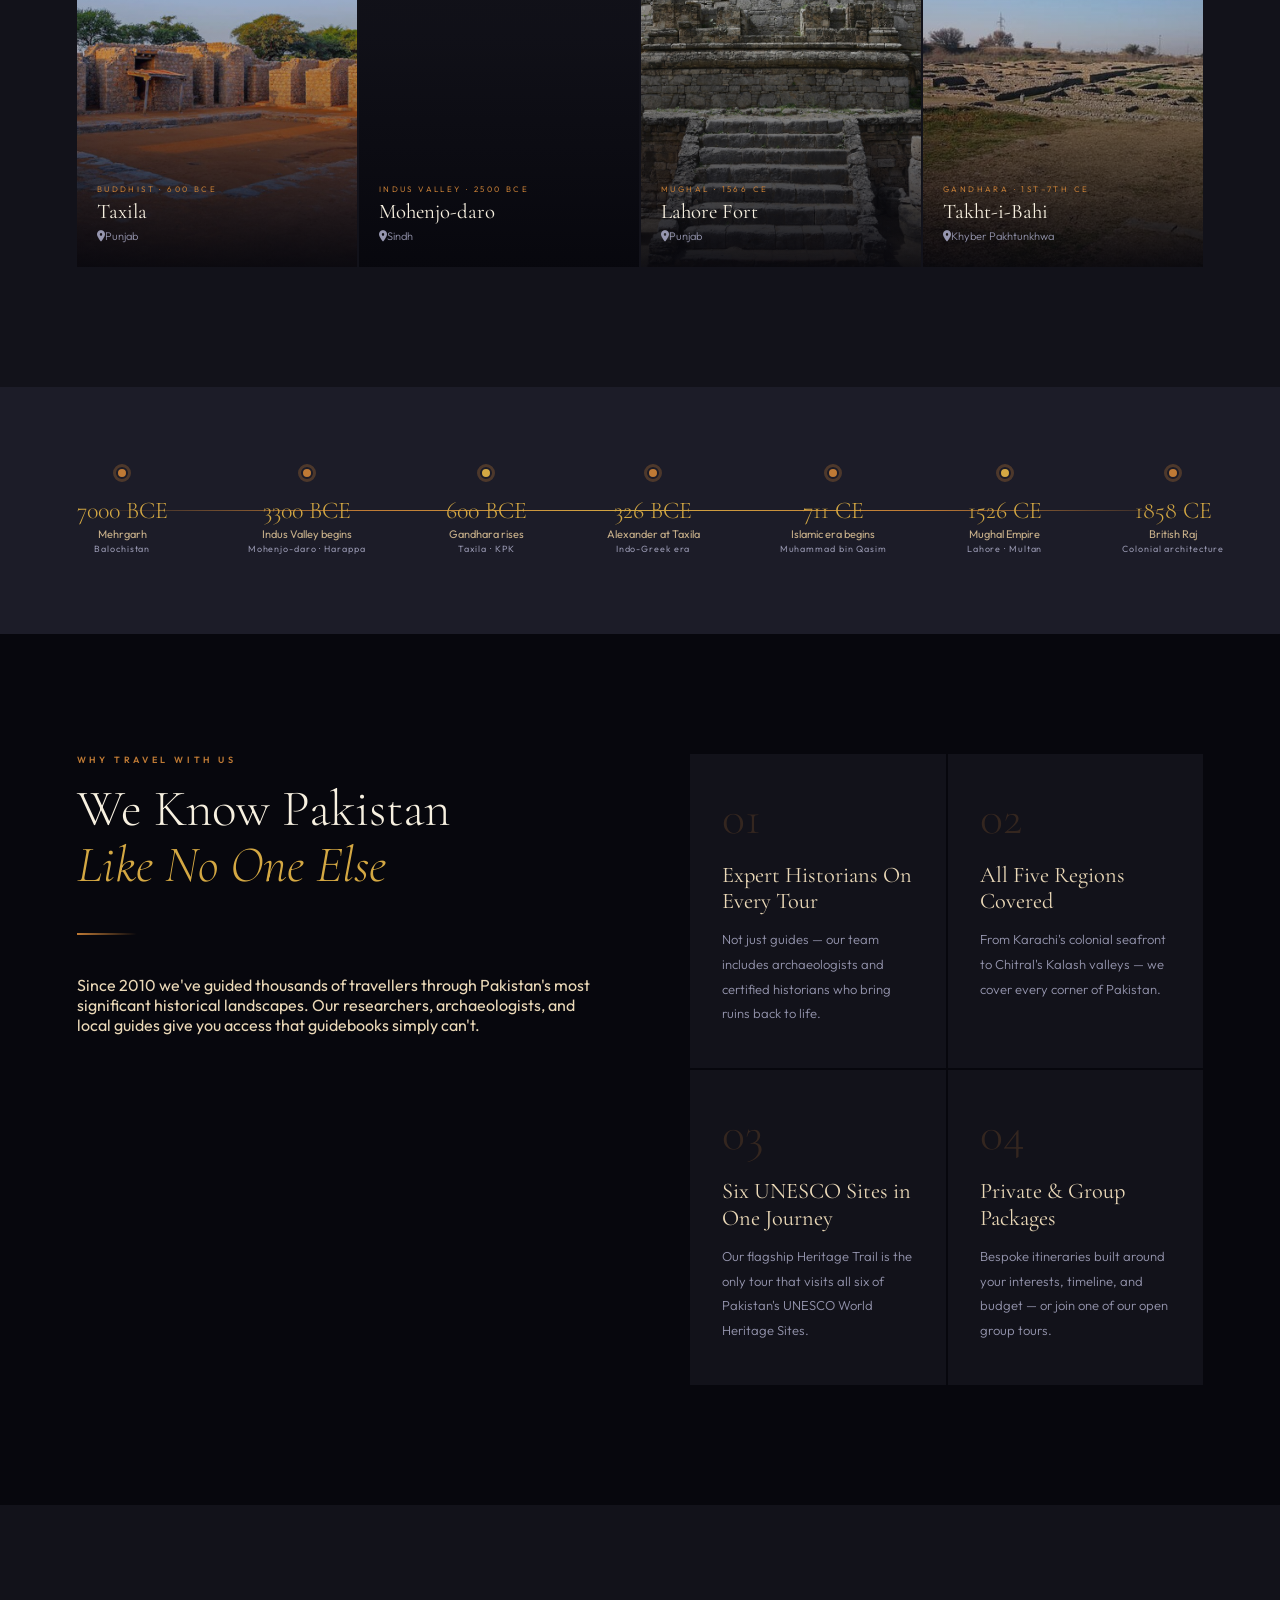
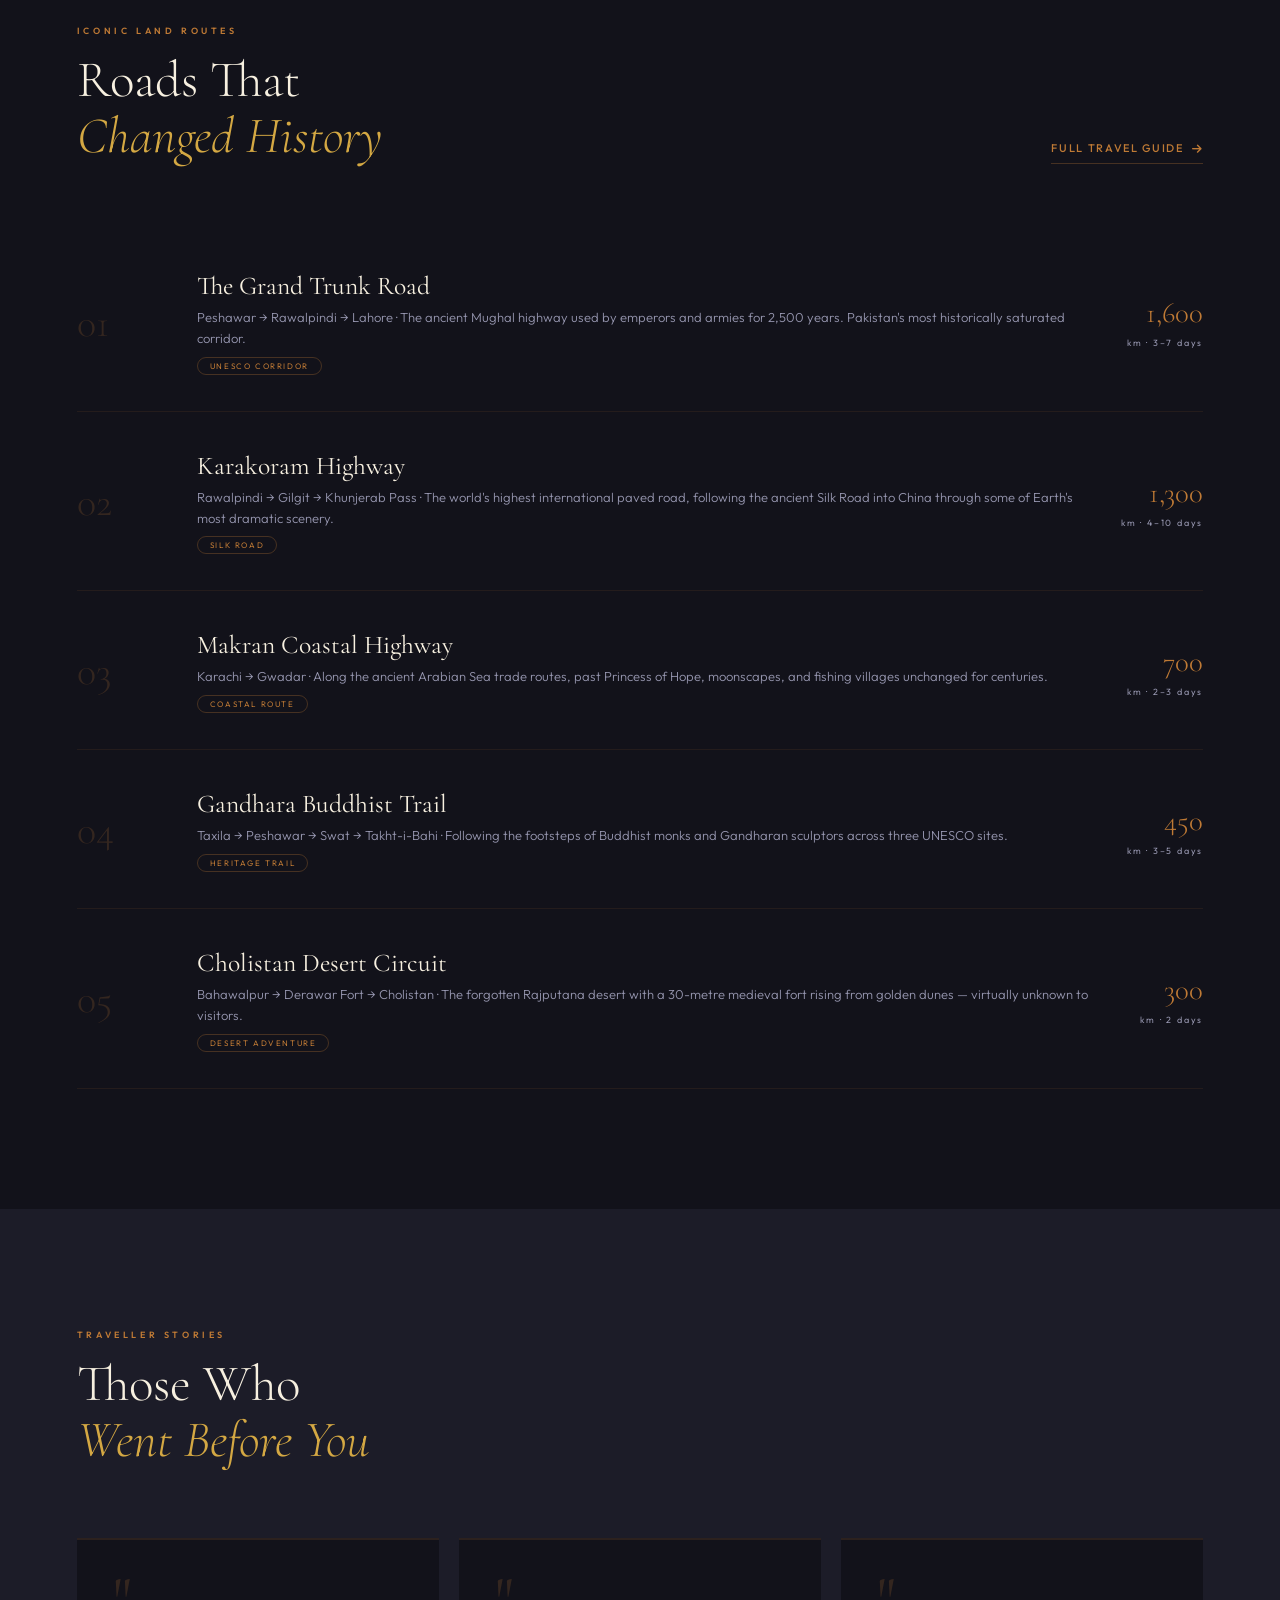
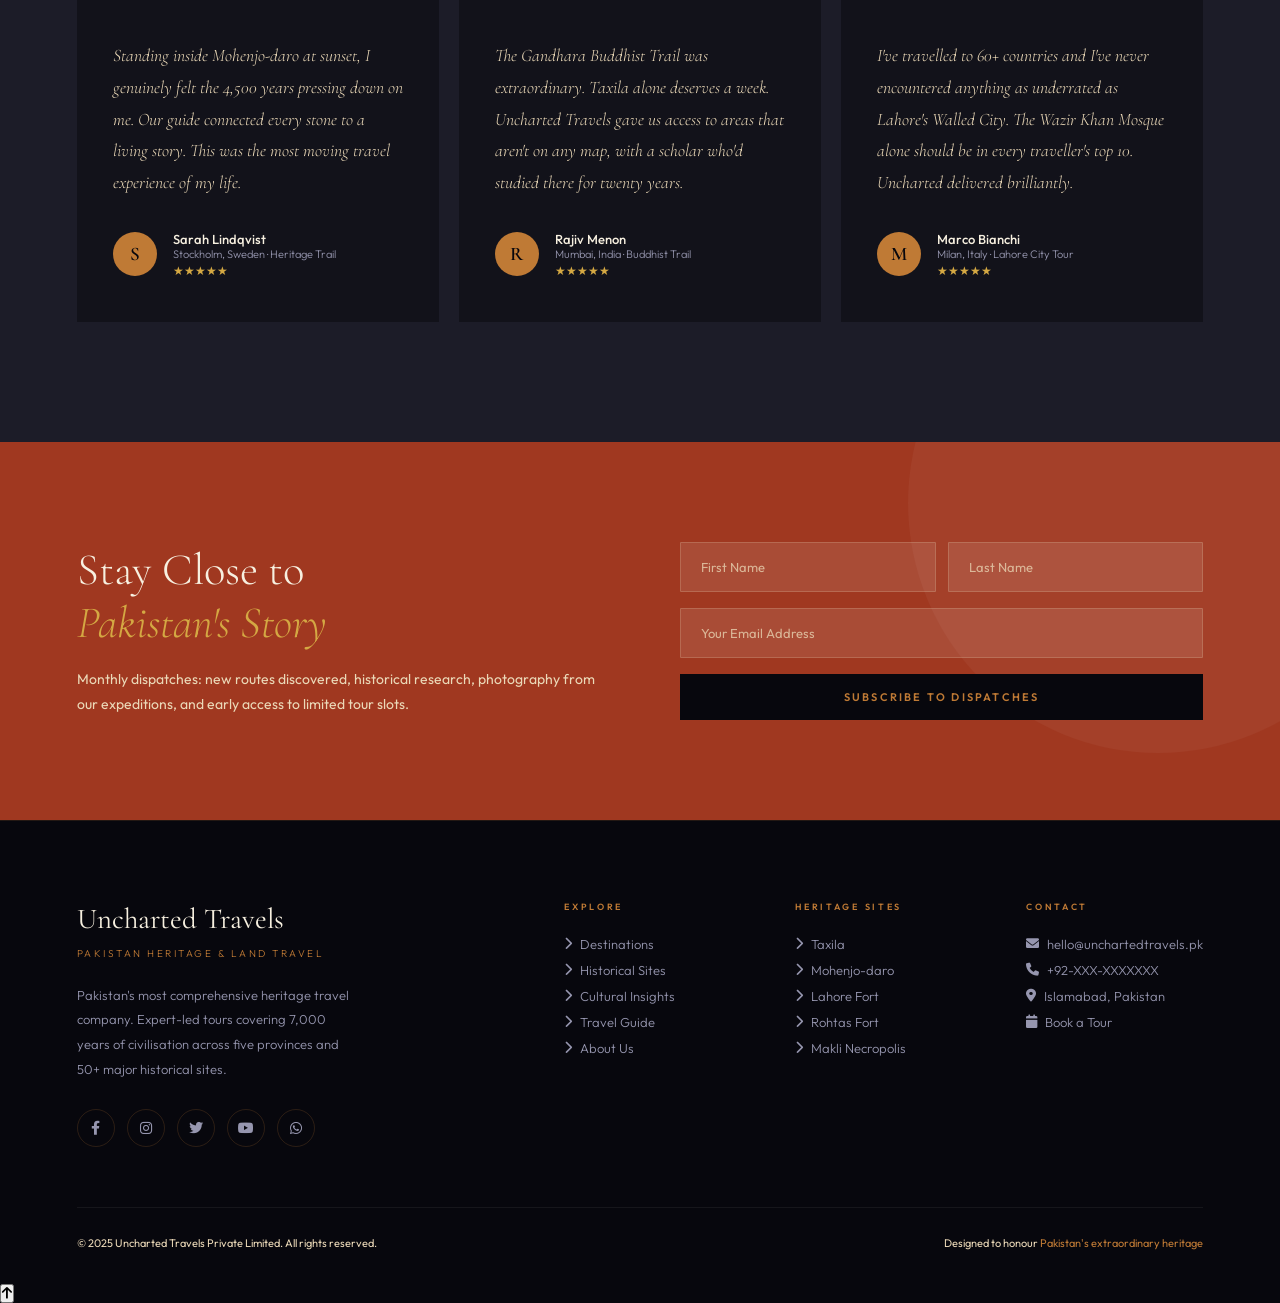
==== commit ad815f71: "Merge remote main with local files" ====
--- a/index.html
+++ b/index.html
@@ -4,7 +4,11 @@
   <meta charset="UTF-8">
   <meta name="viewport" content="width=device-width, initial-scale=1.0">
   <meta name="description" content="Uncharted Travels — Pakistan's definitive land travel and heritage guide. Explore 5,000 years of history across five regions.">
+<<<<<<< HEAD
   <title>Uncharted Travels - Pakistan Heritage & Land Travel</title>
+=======
+  <title>Uncharted Travels — Pakistan Heritage & Land Travel</title>
+>>>>>>> origin/main
   <link rel="icon" href="htmlpictures/favicon-32x32.png">
   <link rel="preconnect" href="https://fonts.googleapis.com">
   <link href="https://fonts.googleapis.com/css2?family=Cormorant+Garamond:ital,wght@0,300;0,400;0,600;1,300;1,400;1,600&family=Outfit:wght@200;300;400;500;600&display=swap" rel="stylesheet">
@@ -49,8 +53,13 @@
       inset: 0;
       background-image: url("data:image/svg+xml,%3Csvg viewBox='0 0 256 256' xmlns='http://www.w3.org/2000/svg'%3E%3Cfilter id='noise'%3E%3CfeTurbulence type='fractalNoise' baseFrequency='0.9' numOctaves='4' stitchTiles='stitch'/%3E%3C/filter%3E%3Crect width='100%25' height='100%25' filter='url(%23noise)' opacity='0.04'/%3E%3C/svg%3E");
       pointer-events: none;
+<<<<<<< HEAD
       z-index: 200;
       opacity: 0.2;
+=======
+      z-index: 9999;
+      opacity: 0.35;
+>>>>>>> origin/main
     }
 
     /* ═══════════════════════════════════════
@@ -109,7 +118,11 @@
       align-items: center;
     }
     .nav-links li a {
+<<<<<<< HEAD
       color: rgba(235,217,184,0.88);
+=======
+      color: rgba(235,217,184,0.7);
+>>>>>>> origin/main
       text-decoration: none;
       font-size: 10.5px;
       font-weight: 500;
@@ -526,7 +539,11 @@
     .region-card.tall .region-name { font-size: 3rem; }
     .region-count {
       font-size: 11px;
+<<<<<<< HEAD
       color: rgba(235,217,184,0.82);
+=======
+      color: rgba(235,217,184,0.5);
+>>>>>>> origin/main
       font-weight: 300;
     }
     .region-arrow {
@@ -925,7 +942,11 @@
     }
     .newsletter p {
       font-size: 14px;
+<<<<<<< HEAD
       color: rgba(235,217,184,0.88);
+=======
+      color: rgba(235,217,184,0.7);
+>>>>>>> origin/main
       font-weight: 300;
       margin-top: 16px;
       line-height: 1.8;
@@ -1059,7 +1080,11 @@
     }
     .footer-bottom p {
       font-size: 11px;
+<<<<<<< HEAD
       color: rgba(160,160,185,0.9);
+=======
+      color: rgba(122,122,144,0.6);
+>>>>>>> origin/main
       font-weight: 300;
     }
     .footer-bottom a { color: var(--copper); text-decoration: none; }
@@ -1101,7 +1126,11 @@
       .sites-scroll { grid-template-columns: 1fr 1fr; }
       .footer-top { grid-template-columns: 1fr 1fr; }
     }
+<<<<<<< HEAD
     @media (max-width: 768px) {
+=======
+    @media (max-width: 800px) {
+>>>>>>> origin/main
       .nav-links { display: none; }
       .hero-stats { display: none; }
       .manifesto { grid-template-columns: 1fr; gap: 40px; }
@@ -1113,7 +1142,11 @@
       .footer-top { grid-template-columns: 1fr 1fr; }
       .why-grid { grid-template-columns: 1fr; }
     }
+<<<<<<< HEAD
     @media (max-width: 480px) {
+=======
+    @media (max-width: 500px) {
+>>>>>>> origin/main
       .sites-scroll { grid-template-columns: 1fr; }
       .footer-top { grid-template-columns: 1fr; }
       .footer-bottom { flex-direction: column; gap: 12px; text-align: center; }
--- a/css/shared.css
+++ b/css/shared.css
@@ -25,7 +25,11 @@
 }
 
 /* ── MOBILE NAV ── */
+<<<<<<< HEAD
 @media (max-width: 768px) {
+=======
+@media (max-width: 800px) {
+>>>>>>> origin/main
   #hamburger {
     display: flex;
   }
@@ -34,7 +38,11 @@
   .nav-links {
     display: none !important;
     position: fixed;
+<<<<<<< HEAD
     top: 69px;
+=======
+    top: 68px;
+>>>>>>> origin/main
     left: 0;
     right: 0;
     background: rgba(7, 7, 13, 0.99);
@@ -126,6 +134,7 @@
 ═══════════════════════════════════════ */
 
 /* Footer icon helpers (replaces style="font-size:8px;color:var(--copper);") */
+<<<<<<< HEAD
 .icon-xs  { font-size: 10px; color: var(--copper); }
 .icon-sm  { font-size: 11px; color: var(--copper); }
 .icon-md  { font-size: 12px; color: var(--copper); }
@@ -133,6 +142,15 @@
 
 /* Map-marker pin used in site cards */
 .pin-icon { color: var(--copper); margin-right: 5px; font-size: 10px; }
+=======
+.icon-xs  { font-size: 8px;  color: var(--copper); }
+.icon-sm  { font-size: 9px;  color: var(--copper); }
+.icon-md  { font-size: 10px; color: var(--copper); }
+.icon-loc { font-size: 9px;  color: var(--copper); margin-right: 5px; }
+
+/* Map-marker pin used in site cards */
+.pin-icon { color: var(--copper); margin-right: 5px; font-size: 9px; }
+>>>>>>> origin/main
 
 /* Section header centred blocks */
 .section-center {
@@ -223,7 +241,11 @@
 .table-scroll { overflow-x: auto; }
 
 /* Festival map-marker icon */
+<<<<<<< HEAD
 .fest-pin { color: var(--copper); font-size: 10px; margin-right: 4px; }
+=======
+.fest-pin { color: var(--copper); font-size: 8px; margin-right: 4px; }
+>>>>>>> origin/main
 
 /* Safety bar widths (replaces inline width styles) */
 .sf-w-90 { width: 90%; }
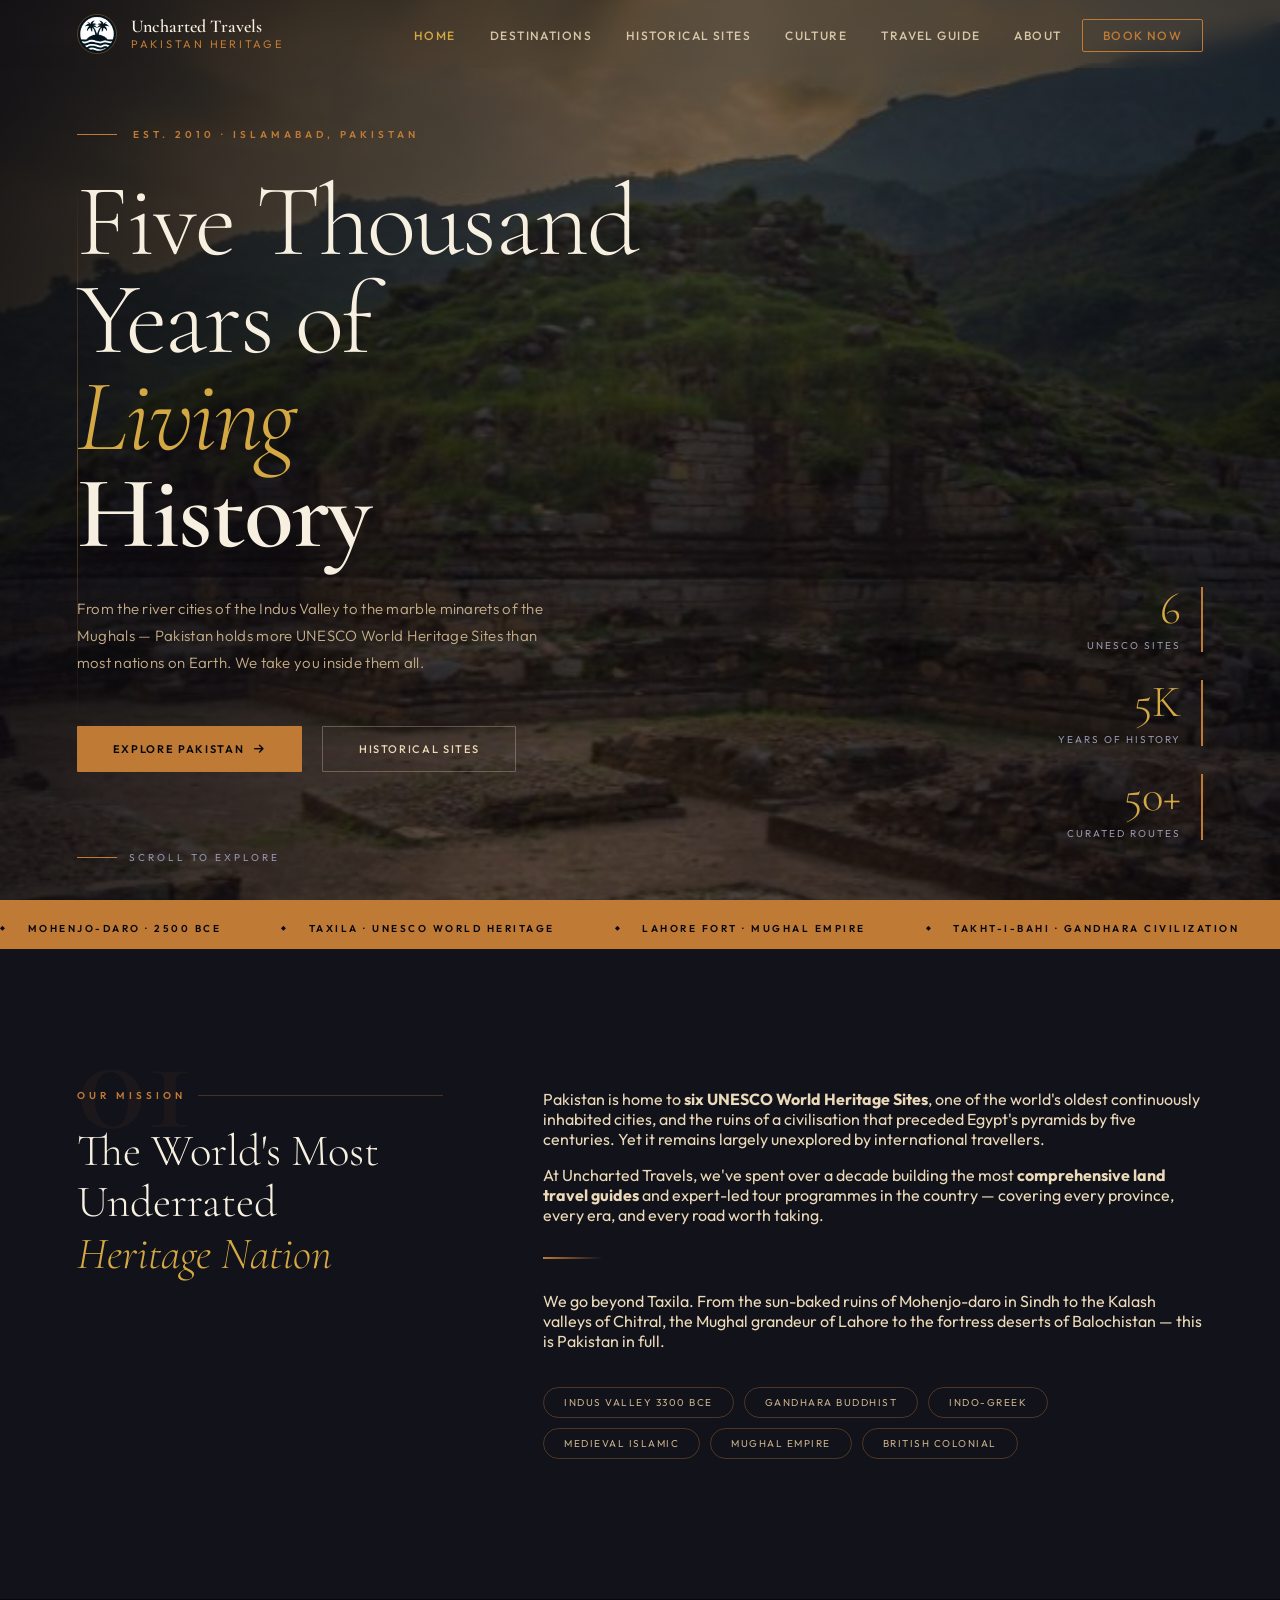
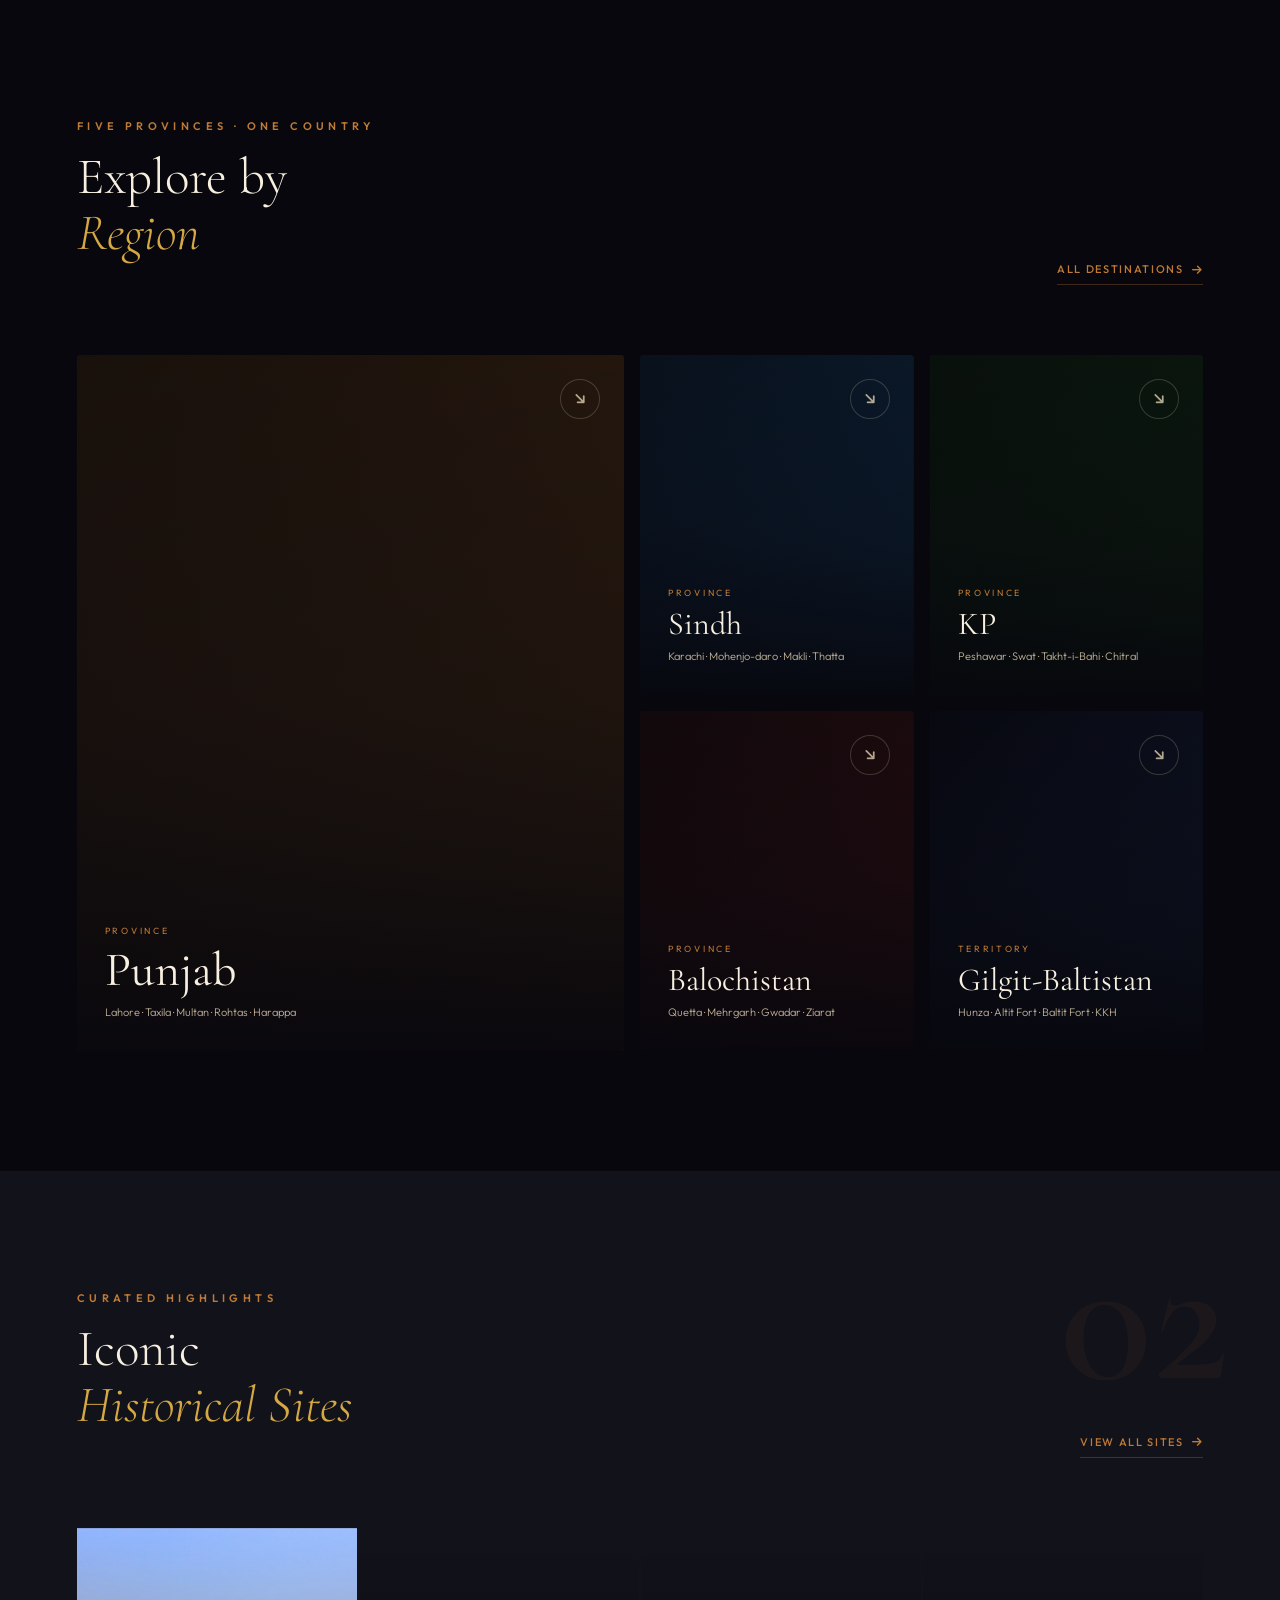
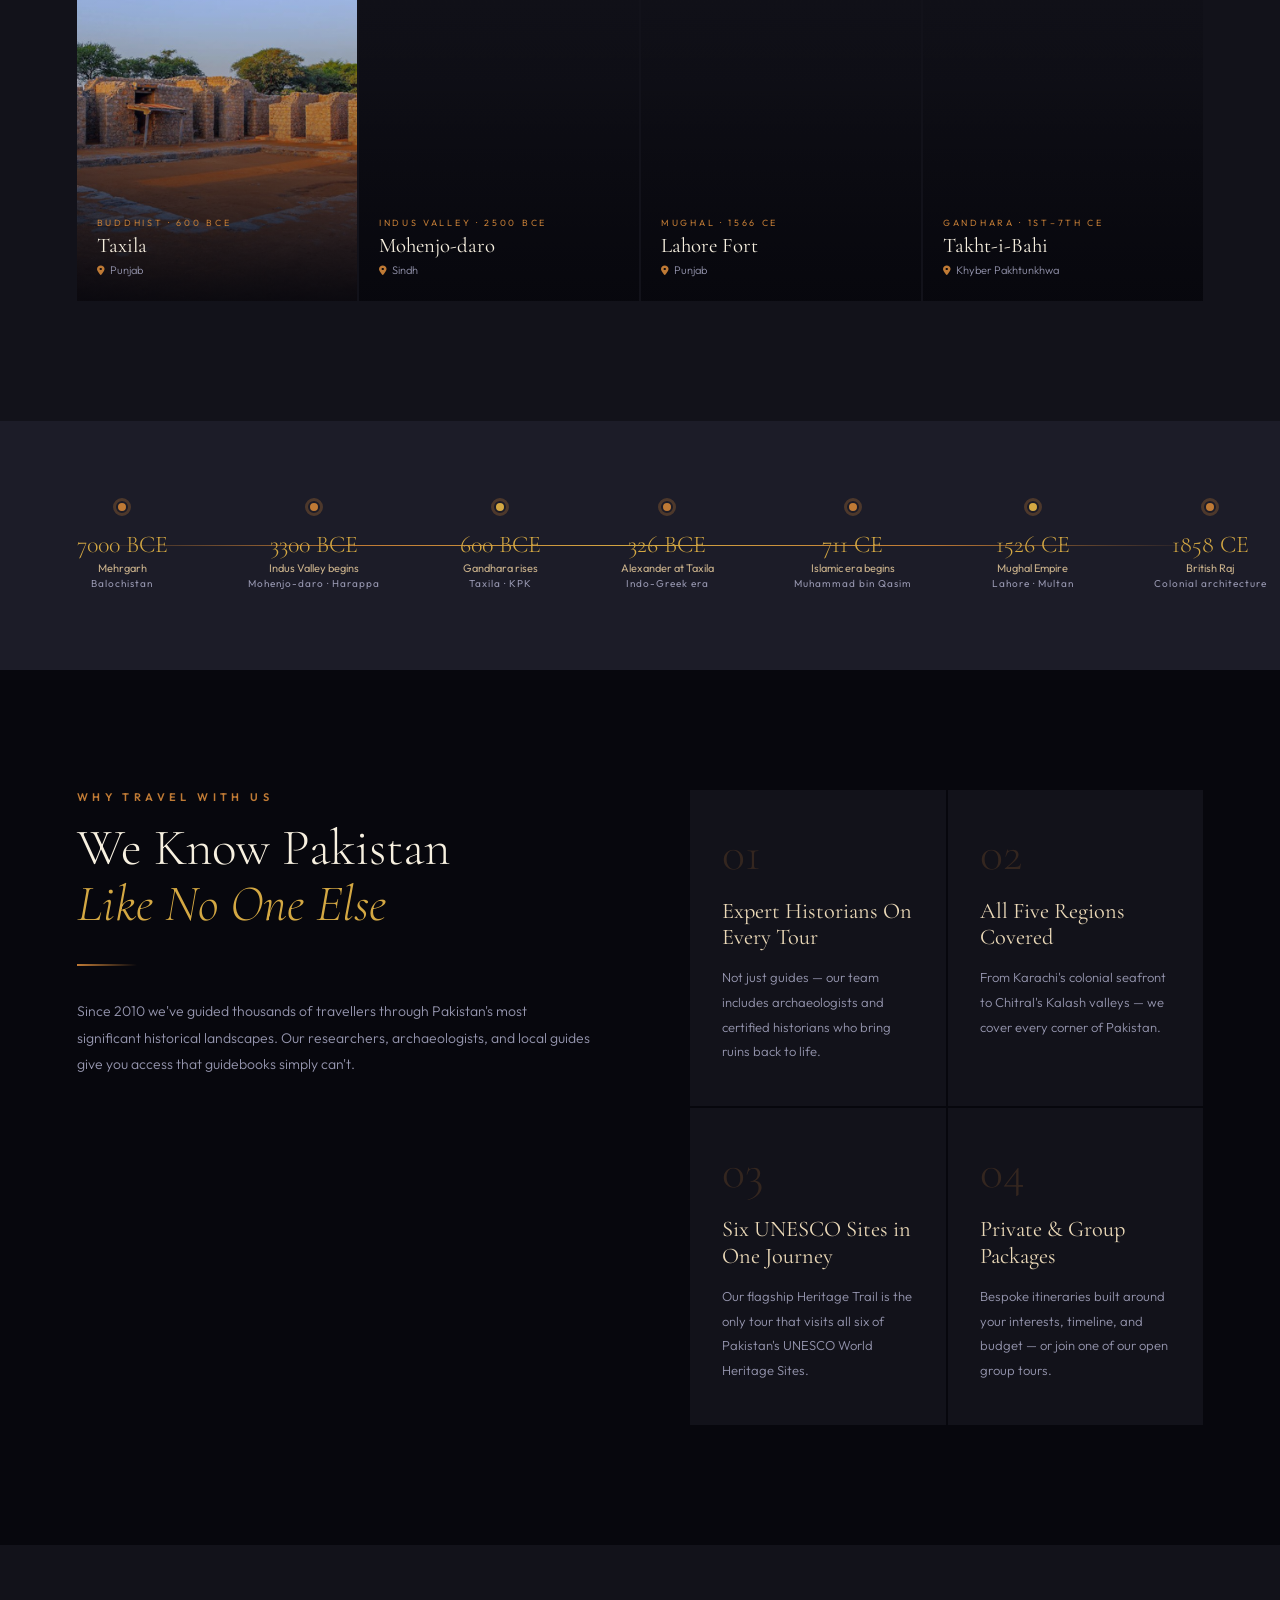
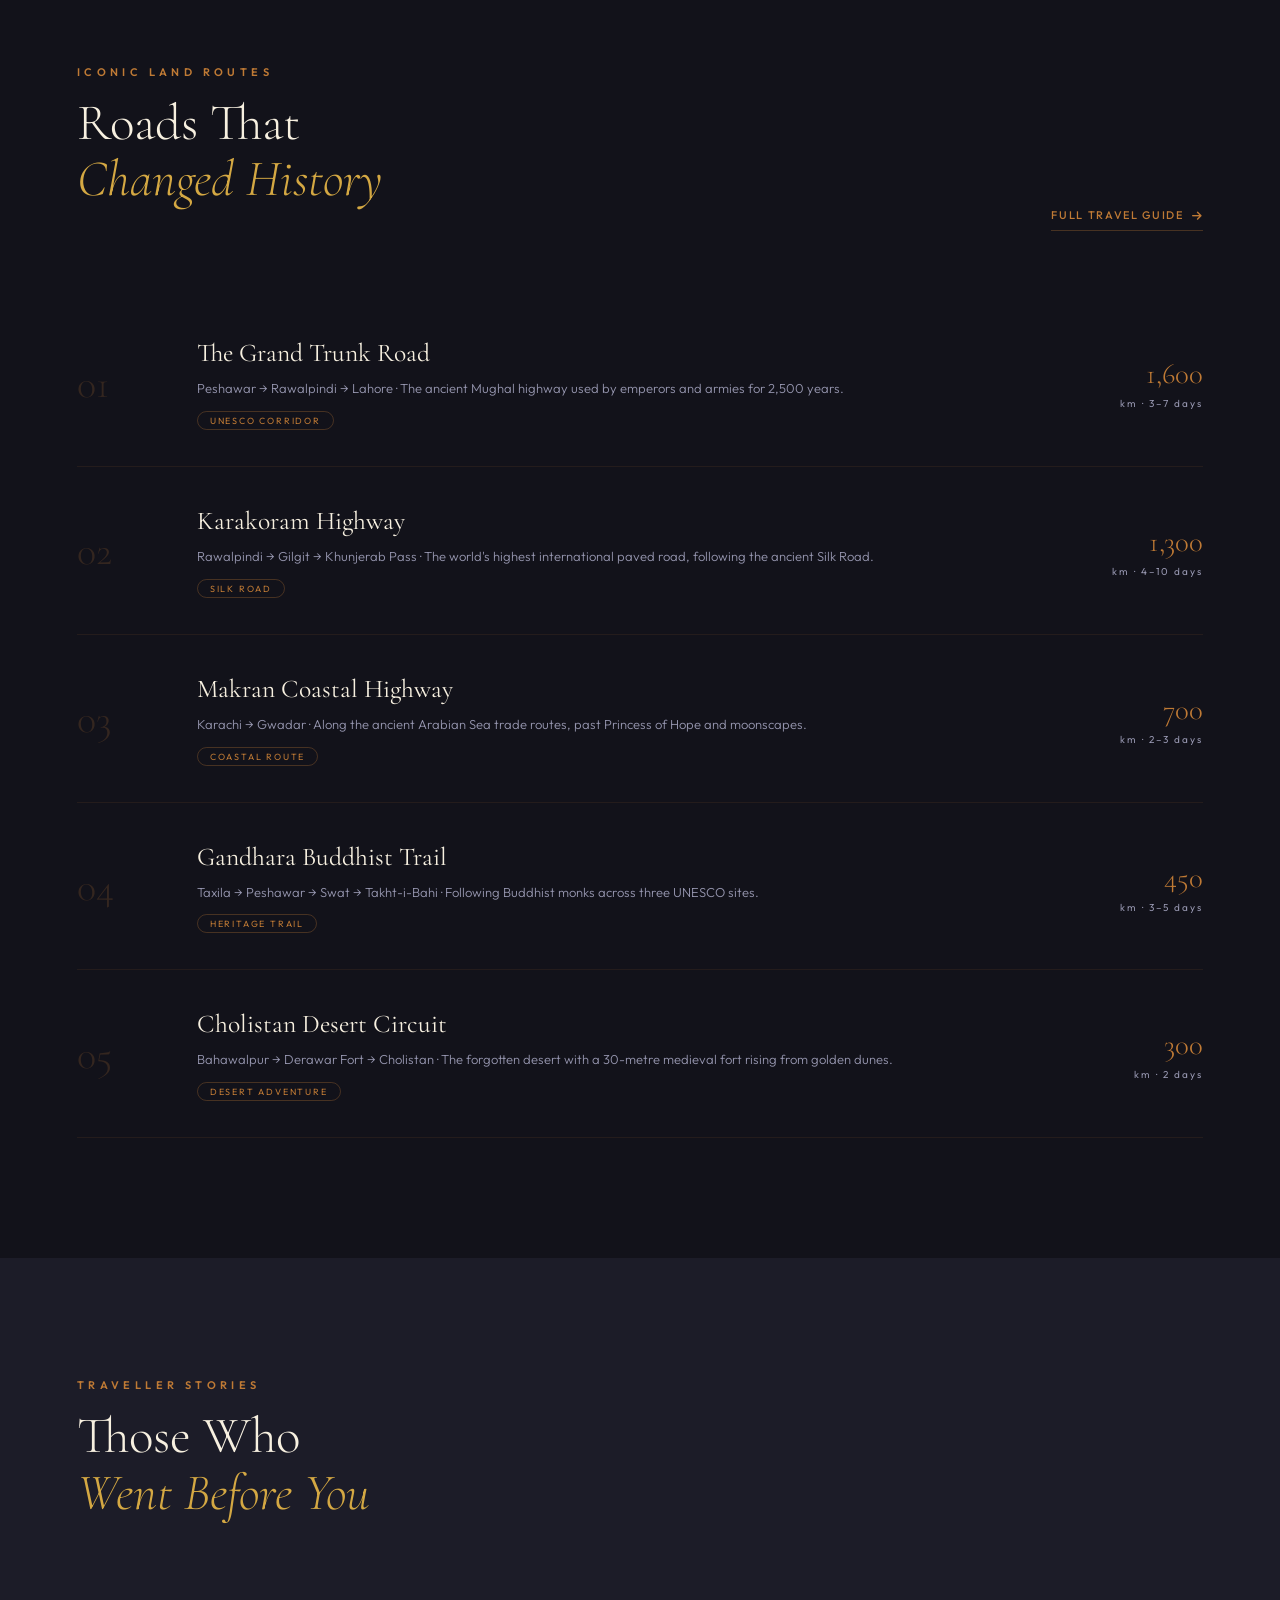
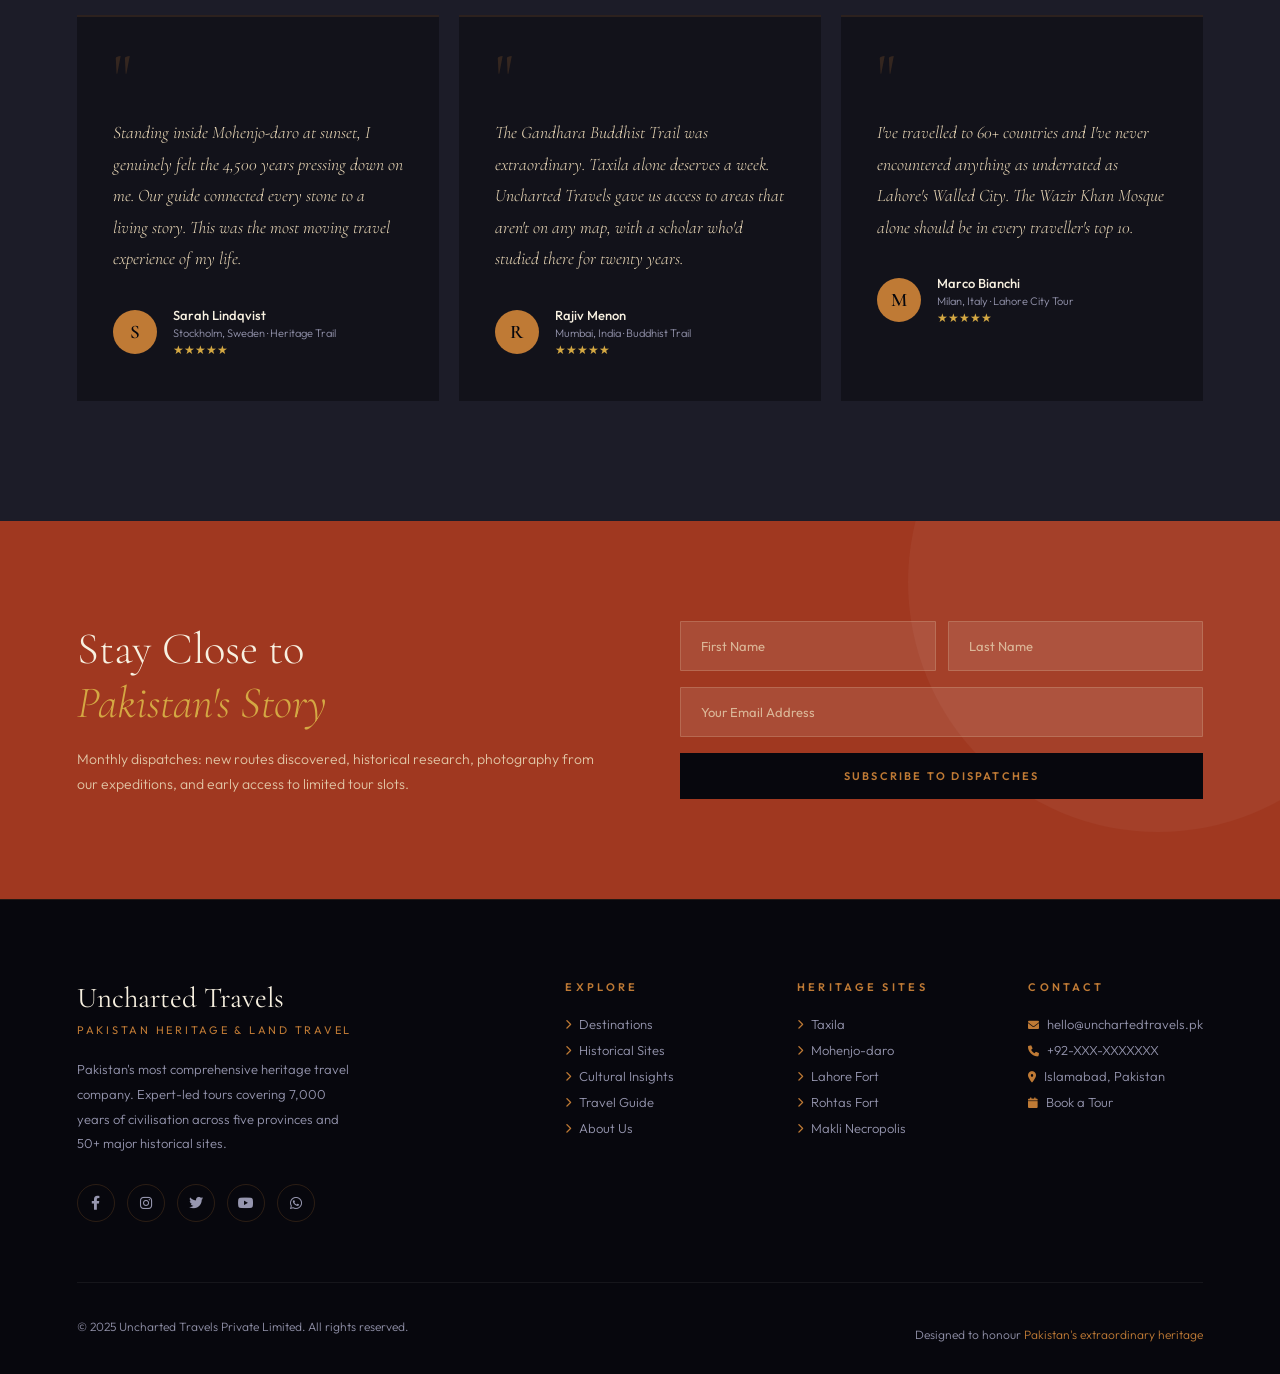
==== commit a9b448bd: "Initial commit" ====
--- a/index.html
+++ b/index.html
@@ -4,1169 +4,17 @@
   <meta charset="UTF-8">
   <meta name="viewport" content="width=device-width, initial-scale=1.0">
   <meta name="description" content="Uncharted Travels — Pakistan's definitive land travel and heritage guide. Explore 5,000 years of history across five regions.">
-<<<<<<< HEAD
-  <title>Uncharted Travels - Pakistan Heritage & Land Travel</title>
-=======
   <title>Uncharted Travels — Pakistan Heritage & Land Travel</title>
->>>>>>> origin/main
   <link rel="icon" href="htmlpictures/favicon-32x32.png">
   <link rel="preconnect" href="https://fonts.googleapis.com">
   <link href="https://fonts.googleapis.com/css2?family=Cormorant+Garamond:ital,wght@0,300;0,400;0,600;1,300;1,400;1,600&family=Outfit:wght@200;300;400;500;600&display=swap" rel="stylesheet">
   <link rel="stylesheet" href="https://cdnjs.cloudflare.com/ajax/libs/font-awesome/6.0.0/css/all.min.css">
   <link rel="stylesheet" href="css/shared.css">
   <link rel="stylesheet" href="css/index.css">
-  <style>
-    /* ═══════════════════════════════════════
-       DESIGN TOKENS
-    ═══════════════════════════════════════ */
-    :root {
-      --void:       #07070D;
-      --stone:      #12121A;
-      --deep:       #1C1C28;
-      --slate:      #252535;
-      --copper:     #BF7A35;
-      --gold:       #D4A843;
-      --rust:       #A03820;
-      --parchment:  #EBD9B8;
-      --cream:      #F7F0E0;
-      --sand:       #C8B08A;
-      --mist:       #9696AF;
-      --white:      #FAFAF5;
-      --font-serif: 'Cormorant Garamond', Georgia, serif;
-      --font-sans:  'Outfit', sans-serif;
-    }
-
-    *, *::before, *::after { margin: 0; padding: 0; box-sizing: border-box; }
-    html { scroll-behavior: smooth; }
-
-    body {
-      font-family: var(--font-sans);
-      background: var(--void);
-      color: var(--parchment);
-      overflow-x: hidden;
-    }
-
-    /* Grain texture overlay */
-    body::before {
-      content: '';
-      position: fixed;
-      inset: 0;
-      background-image: url("data:image/svg+xml,%3Csvg viewBox='0 0 256 256' xmlns='http://www.w3.org/2000/svg'%3E%3Cfilter id='noise'%3E%3CfeTurbulence type='fractalNoise' baseFrequency='0.9' numOctaves='4' stitchTiles='stitch'/%3E%3C/filter%3E%3Crect width='100%25' height='100%25' filter='url(%23noise)' opacity='0.04'/%3E%3C/svg%3E");
-      pointer-events: none;
-<<<<<<< HEAD
-      z-index: 200;
-      opacity: 0.2;
-=======
-      z-index: 9999;
-      opacity: 0.35;
->>>>>>> origin/main
-    }
-
-    /* ═══════════════════════════════════════
-       NAV
-    ═══════════════════════════════════════ */
-    nav {
-      position: fixed;
-      top: 0; left: 0; right: 0;
-      z-index: 500;
-      display: flex;
-      align-items: center;
-      justify-content: space-between;
-      padding: 20px 6%;
-      transition: all 0.5s ease;
-    }
-    nav.scrolled {
-      background: rgba(7,7,13,0.96);
-      padding: 14px 6%;
-      border-bottom: 1px solid rgba(191,122,53,0.2);
-      -webkit-backdrop-filter: blur(12px);
-      backdrop-filter: blur(12px);
-    }
-    .nav-brand {
-      display: flex;
-      align-items: center;
-      gap: 14px;
-      text-decoration: none;
-    }
-    .nav-brand img {
-      width: 42px; height: 42px;
-      border-radius: 50%;
-      object-fit: cover;
-      border: 1px solid rgba(191,122,53,0.5);
-    }
-    .nav-brand-text { display: flex; flex-direction: column; }
-    .nav-brand-text .name {
-      color: var(--cream);
-      font-family: var(--font-serif);
-      font-size: 18px;
-      font-weight: 600;
-      line-height: 1;
-      letter-spacing: 0.02em;
-    }
-    .nav-brand-text .sub {
-      color: var(--copper);
-      font-size: 9px;
-      letter-spacing: 0.25em;
-      text-transform: uppercase;
-      font-weight: 400;
-      margin-top: 2px;
-    }
-    .nav-links {
-      display: flex;
-      list-style: none;
-      gap: 6px;
-      align-items: center;
-    }
-    .nav-links li a {
-<<<<<<< HEAD
-      color: rgba(235,217,184,0.88);
-=======
-      color: rgba(235,217,184,0.7);
->>>>>>> origin/main
-      text-decoration: none;
-      font-size: 10.5px;
-      font-weight: 500;
-      letter-spacing: 0.12em;
-      text-transform: uppercase;
-      padding: 8px 14px;
-      border-radius: 2px;
-      transition: all 0.3s;
-      position: relative;
-    }
-    .nav-links li a:hover { color: var(--gold); }
-    .nav-links li a.active { color: var(--gold); }
-    .nav-links li a.btn-nav {
-      border: 1px solid var(--copper);
-      color: var(--copper);
-      padding: 8px 20px;
-    }
-    .nav-links li a.btn-nav:hover {
-      background: var(--copper);
-      color: var(--void);
-    }
-
-    /* ═══════════════════════════════════════
-       HERO
-    ═══════════════════════════════════════ */
-    .hero {
-      min-height: 100vh;
-      position: relative;
-      display: flex;
-      align-items: center;
-      overflow: hidden;
-    }
-    .hero-bg {
-      position: absolute;
-      inset: 0;
-      background-image:
-        linear-gradient(105deg, rgba(7,7,13,0.92) 0%, rgba(7,7,13,0.55) 50%, rgba(7,7,13,0.8) 100%),
-        url('htmlpictures/Taxila-City-History_2.jpg');
-      background-size: cover;
-      background-position: center 30%;
-    }
-    /* Decorative vertical line */
-    .hero::after {
-      content: '';
-      position: absolute;
-      left: 6%;
-      top: 20%;
-      bottom: 20%;
-      width: 1px;
-      background: linear-gradient(transparent, var(--copper), transparent);
-      opacity: 0.5;
-    }
-    .hero-content {
-      position: relative;
-      z-index: 2;
-      padding: 0 6%;
-      max-width: 780px;
-      animation: heroIn 1.4s ease both;
-    }
-    .hero-eyebrow {
-      display: flex;
-      align-items: center;
-      gap: 16px;
-      margin-bottom: 32px;
-    }
-    .hero-eyebrow span {
-      font-size: 9px;
-      font-weight: 600;
-      letter-spacing: 0.4em;
-      text-transform: uppercase;
-      color: var(--copper);
-    }
-    .hero-eyebrow::before {
-      content: '';
-      width: 40px;
-      height: 1px;
-      background: var(--copper);
-    }
-    .hero h1 {
-      font-family: var(--font-serif);
-      font-size: clamp(3.5rem, 8vw, 7.5rem);
-      font-weight: 300;
-      line-height: 0.95;
-      letter-spacing: -0.02em;
-      color: var(--cream);
-      margin-bottom: 32px;
-    }
-    .hero h1 em {
-      font-style: italic;
-      color: var(--gold);
-      font-weight: 300;
-    }
-    .hero h1 strong {
-      font-weight: 600;
-      display: block;
-    }
-    .hero-desc {
-      font-size: 15px;
-      font-weight: 300;
-      color: var(--sand);
-      line-height: 1.8;
-      max-width: 480px;
-      margin-bottom: 50px;
-      letter-spacing: 0.02em;
-    }
-    .hero-actions {
-      display: flex;
-      gap: 20px;
-      align-items: center;
-      flex-wrap: wrap;
-    }
-    .btn-primary {
-      display: inline-flex;
-      align-items: center;
-      gap: 10px;
-      padding: 16px 36px;
-      background: var(--copper);
-      color: var(--void);
-      font-family: var(--font-sans);
-      font-size: 11px;
-      font-weight: 600;
-      letter-spacing: 0.15em;
-      text-transform: uppercase;
-      text-decoration: none;
-      border-radius: 1px;
-      transition: all 0.4s ease;
-    }
-    .btn-primary:hover {
-      background: var(--gold);
-      transform: translateY(-2px);
-      box-shadow: 0 16px 40px rgba(191,122,53,0.3);
-    }
-    .btn-ghost {
-      display: inline-flex;
-      align-items: center;
-      gap: 10px;
-      padding: 15px 36px;
-      border: 1px solid rgba(235,217,184,0.3);
-      color: var(--parchment);
-      font-size: 11px;
-      font-weight: 500;
-      letter-spacing: 0.15em;
-      text-transform: uppercase;
-      text-decoration: none;
-      border-radius: 1px;
-      transition: all 0.4s;
-    }
-    .btn-ghost:hover {
-      border-color: var(--copper);
-      color: var(--copper);
-    }
-    /* Hero stats */
-    .hero-stats {
-      position: absolute;
-      bottom: 60px;
-      right: 6%;
-      display: flex;
-      flex-direction: column;
-      gap: 28px;
-      z-index: 2;
-    }
-    .stat-item {
-      text-align: right;
-      border-right: 2px solid var(--copper);
-      padding-right: 20px;
-    }
-    .stat-item .num {
-      font-family: var(--font-serif);
-      font-size: 2.8rem;
-      font-weight: 300;
-      color: var(--gold);
-      line-height: 1;
-    }
-    .stat-item .label {
-      font-size: 9px;
-      letter-spacing: 0.2em;
-      text-transform: uppercase;
-      color: var(--mist);
-      margin-top: 4px;
-    }
-    .hero-scroll {
-      position: absolute;
-      bottom: 36px;
-      left: 6%;
-      display: flex;
-      align-items: center;
-      gap: 12px;
-      color: var(--mist);
-      font-size: 9px;
-      letter-spacing: 0.3em;
-      text-transform: uppercase;
-      z-index: 2;
-      animation: scrollBounce 2.5s infinite;
-    }
-    .hero-scroll .line {
-      width: 40px;
-      height: 1px;
-      background: var(--copper);
-    }
-
-    /* ═══════════════════════════════════════
-       INTRO TICKER
-    ═══════════════════════════════════════ */
-    .ticker {
-      background: var(--copper);
-      padding: 14px 0;
-      overflow: hidden;
-      white-space: nowrap;
-    }
-    .ticker-inner {
-      display: inline-flex;
-      gap: 60px;
-      animation: ticker 30s linear infinite;
-    }
-    .ticker-item {
-      font-size: 10px;
-      font-weight: 600;
-      letter-spacing: 0.25em;
-      text-transform: uppercase;
-      color: var(--void);
-      display: flex;
-      align-items: center;
-      gap: 20px;
-    }
-    .ticker-item::before {
-      content: '◆';
-      font-size: 6px;
-    }
-
-    /* ═══════════════════════════════════════
-       MANIFESTO
-    ═══════════════════════════════════════ */
-    .manifesto {
-      padding: 140px 6%;
-      display: grid;
-      grid-template-columns: 1fr 1.8fr;
-      gap: 100px;
-      align-items: start;
-      background: var(--stone);
-      position: relative;
-    }
-    .manifesto::before {
-      content: '01';
-      position: absolute;
-      top: 60px;
-      left: 6%;
-      font-family: var(--font-serif);
-      font-size: 9rem;
-      font-weight: 600;
-      color: rgba(191,122,53,0.06);
-      line-height: 1;
-      pointer-events: none;
-    }
-    .manifesto-label {
-      font-size: 9px;
-      font-weight: 600;
-      letter-spacing: 0.4em;
-      text-transform: uppercase;
-      color: var(--copper);
-      margin-bottom: 24px;
-      display: flex;
-      align-items: center;
-      gap: 12px;
-    }
-    .manifesto-label::after {
-      content: '';
-      flex: 1;
-      height: 1px;
-      background: rgba(191,122,53,0.3);
-    }
-    .manifesto-title {
-      font-family: var(--font-serif);
-      font-size: clamp(2rem, 3.5vw, 3.2rem);
-      font-weight: 300;
-      line-height: 1.15;
-      color: var(--cream);
-    }
-    .manifesto-title em {
-      font-style: italic;
-      color: var(--gold);
-    }
-    .manifesto-right p {
-      font-size: 16px;
-      line-height: 2.0;
-      font-weight: 300;
-      color: var(--sand);
-      margin-bottom: 28px;
-    }
-    .manifesto-right p strong {
-      color: var(--parchment);
-      font-weight: 500;
-    }
-    .divider {
-      width: 60px;
-      height: 2px;
-      background: linear-gradient(90deg, var(--copper), transparent);
-      margin: 40px 0;
-    }
-    .era-chips {
-      display: flex;
-      flex-wrap: wrap;
-      gap: 10px;
-      margin-top: 36px;
-    }
-    .era-chip {
-      padding: 8px 20px;
-      border: 1px solid rgba(191,122,53,0.35);
-      color: var(--sand);
-      font-size: 10px;
-      letter-spacing: 0.15em;
-      text-transform: uppercase;
-      border-radius: 20px;
-      font-weight: 400;
-    }
-
-    /* ═══════════════════════════════════════
-       REGIONS GRID
-    ═══════════════════════════════════════ */
-    .regions {
-      padding: 120px 6%;
-      background: var(--void);
-    }
-    .section-header {
-      display: flex;
-      justify-content: space-between;
-      align-items: flex-end;
-      margin-bottom: 70px;
-    }
-    .section-label {
-      font-size: 9px;
-      font-weight: 600;
-      letter-spacing: 0.4em;
-      text-transform: uppercase;
-      color: var(--copper);
-      margin-bottom: 16px;
-    }
-    .section-title {
-      font-family: var(--font-serif);
-      font-size: clamp(2.2rem, 4vw, 3.6rem);
-      font-weight: 300;
-      line-height: 1.1;
-      color: var(--cream);
-    }
-    .section-title em { font-style: italic; color: var(--gold); }
-    .section-link {
-      color: var(--copper);
-      text-decoration: none;
-      font-size: 11px;
-      font-weight: 500;
-      letter-spacing: 0.15em;
-      text-transform: uppercase;
-      display: flex;
-      align-items: center;
-      gap: 8px;
-      padding-bottom: 8px;
-      border-bottom: 1px solid rgba(191,122,53,0.3);
-      transition: all 0.3s;
-      white-space: nowrap;
-    }
-    .section-link:hover { gap: 14px; color: var(--gold); }
-
-    .regions-grid {
-      display: grid;
-      grid-template-columns: 2fr 1fr 1fr;
-      grid-template-rows: 340px 340px;
-      gap: 16px;
-    }
-    .region-card {
-      position: relative;
-      overflow: hidden;
-      border-radius: 3px;
-      cursor: pointer;
-      text-decoration: none;
-    }
-    .region-card.tall { grid-row: span 2; }
-    .region-bg {
-      position: absolute;
-      inset: 0;
-      background-size: cover;
-      background-position: center;
-      transition: transform 0.8s ease;
-    }
-    .region-card:hover .region-bg { transform: scale(1.06); }
-    .region-card::after {
-      content: '';
-      position: absolute;
-      inset: 0;
-      background: linear-gradient(to top, rgba(7,7,13,0.92) 0%, rgba(7,7,13,0.3) 50%, transparent 100%);
-      transition: opacity 0.4s;
-    }
-    .region-card:hover::after { opacity: 0.85; }
-    .region-info {
-      position: absolute;
-      bottom: 0; left: 0; right: 0;
-      z-index: 2;
-      padding: 32px 28px;
-    }
-    .region-tag {
-      font-size: 8px;
-      letter-spacing: 0.3em;
-      text-transform: uppercase;
-      color: var(--copper);
-      display: block;
-      margin-bottom: 8px;
-    }
-    .region-name {
-      font-family: var(--font-serif);
-      font-size: 2rem;
-      font-weight: 400;
-      color: var(--cream);
-      line-height: 1.1;
-      margin-bottom: 8px;
-    }
-    .region-card.tall .region-name { font-size: 3rem; }
-    .region-count {
-      font-size: 11px;
-<<<<<<< HEAD
-      color: rgba(235,217,184,0.82);
-=======
-      color: rgba(235,217,184,0.5);
->>>>>>> origin/main
-      font-weight: 300;
-    }
-    .region-arrow {
-      position: absolute;
-      top: 24px; right: 24px;
-      z-index: 2;
-      width: 40px; height: 40px;
-      border: 1px solid rgba(235,217,184,0.2);
-      border-radius: 50%;
-      display: flex;
-      align-items: center;
-      justify-content: center;
-      color: rgba(235,217,184,0.75);
-      font-size: 14px;
-      transition: all 0.4s;
-      transform: rotate(45deg);
-    }
-    .region-card:hover .region-arrow {
-      border-color: var(--copper);
-      color: var(--copper);
-      background: rgba(191,122,53,0.1);
-    }
-
-    /* Region bg colours (CSS gradients as placeholders) */
-    .r-punjab { background-image: linear-gradient(135deg,rgba(42,26,10,0.5),rgba(74,44,16,0.6)), url('https://upload.wikimedia.org/wikipedia/commons/thumb/b/b5/Shah_Rukn_e_Alam_Multan.jpg/1280px-Shah_Rukn_e_Alam_Multan.jpg'); background-size:cover; background-position:center; }
-    .r-sindh  { background-image: linear-gradient(135deg,rgba(10,26,42,0.5),rgba(16,48,80,0.6)), url('https://upload.wikimedia.org/wikipedia/commons/thumb/8/8d/DerawarFort.jpg/1280px-DerawarFort.jpg'); background-size:cover; background-position:center; }
-    .r-kpk    { background: linear-gradient(135deg, #0A1A0A 0%, #1A3A1A 100%); }
-    .r-baloch { background: linear-gradient(135deg, #1A0A0A 0%, #3A1010 100%); }
-    .r-gb     { background: linear-gradient(135deg, #080A14 0%, #141E36 100%); }
-
-    /* ═══════════════════════════════════════
-       FEATURED SITES
-    ═══════════════════════════════════════ */
-    .featured-sites {
-      padding: 120px 6%;
-      background: var(--stone);
-      position: relative;
-      overflow: hidden;
-    }
-    .featured-sites::before {
-      content: '02';
-      position: absolute;
-      right: 4%;
-      top: 50px;
-      font-family: var(--font-serif);
-      font-size: 12rem;
-      font-weight: 600;
-      color: rgba(191,122,53,0.05);
-      line-height: 1;
-    }
-    .sites-scroll {
-      display: grid;
-      grid-template-columns: repeat(4, 1fr);
-      gap: 2px;
-      margin-top: 70px;
-    }
-    .site-card {
-      position: relative;
-      overflow: hidden;
-      aspect-ratio: 3/4;
-      cursor: pointer;
-      text-decoration: none;
-    }
-    .site-img {
-      position: absolute;
-      inset: 0;
-      background-size: cover;
-      background-position: center;
-      transition: transform 0.7s ease;
-    }
-    .site-card:hover .site-img { transform: scale(1.1); }
-    .site-card::before {
-      content: '';
-      position: absolute;
-      inset: 0;
-      background: linear-gradient(to top, rgba(7,7,13,0.95) 0%, rgba(7,7,13,0.2) 60%, transparent);
-      z-index: 1;
-    }
-    .site-card-body {
-      position: absolute;
-      bottom: 0; left: 0; right: 0;
-      z-index: 2;
-      padding: 24px 20px;
-    }
-    .site-era {
-      font-size: 8px;
-      letter-spacing: 0.3em;
-      text-transform: uppercase;
-      color: var(--copper);
-      display: block;
-      margin-bottom: 6px;
-    }
-    .site-name {
-      font-family: var(--font-serif);
-      font-size: 1.3rem;
-      font-weight: 400;
-      color: var(--cream);
-      line-height: 1.2;
-      margin-bottom: 4px;
-    }
-    .site-loc {
-      font-size: 11px;
-      color: var(--mist);
-      font-weight: 300;
-    }
-    .site-card:hover .site-card-body { transform: translateY(-6px); }
-    .site-card-body { transition: transform 0.4s; }
-
-    /* ═══════════════════════════════════════
-       TIMELINE STRIP
-    ═══════════════════════════════════════ */
-    .timeline-strip {
-      background: var(--deep);
-      padding: 80px 6%;
-      overflow-x: auto;
-      position: relative;
-    }
-    .timeline-strip::before {
-      content: '';
-      position: absolute;
-      left: 6%; right: 6%;
-      top: 50%;
-      height: 1px;
-      background: linear-gradient(90deg, transparent, var(--copper), var(--gold), var(--copper), transparent);
-    }
-    .timeline-inner {
-      display: flex;
-      gap: 80px;
-      min-width: max-content;
-      position: relative;
-    }
-    .t-item {
-      display: flex;
-      flex-direction: column;
-      align-items: center;
-      gap: 20px;
-      cursor: default;
-    }
-    .t-item:nth-child(odd) { flex-direction: column-reverse; }
-    .t-dot {
-      width: 12px; height: 12px;
-      border-radius: 50%;
-      background: var(--copper);
-      border: 2px solid var(--deep);
-      outline: 3px solid rgba(191,122,53,0.3);
-      position: relative;
-      z-index: 2;
-      flex-shrink: 0;
-    }
-    .t-item:nth-child(3) .t-dot, .t-item:nth-child(6) .t-dot { background: var(--gold); }
-    .t-text { text-align: center; max-width: 140px; }
-    .t-year {
-      font-family: var(--font-serif);
-      font-size: 1.5rem;
-      font-weight: 300;
-      color: var(--gold);
-      line-height: 1;
-    }
-    .t-name {
-      font-size: 11px;
-      color: var(--sand);
-      font-weight: 400;
-      margin-top: 4px;
-      line-height: 1.4;
-    }
-    .t-sub {
-      font-size: 9px;
-      color: var(--mist);
-      letter-spacing: 0.1em;
-    }
-
-    /* ═══════════════════════════════════════
-       WHY US
-    ═══════════════════════════════════════ */
-    .why-us {
-      padding: 120px 6%;
-      background: var(--void);
-      display: grid;
-      grid-template-columns: 1fr 1fr;
-      gap: 100px;
-      align-items: start;
-    }
-    .why-left {
-      position: relative;
-    }
-    .why-grid {
-      display: grid;
-      grid-template-columns: 1fr 1fr;
-      gap: 2px;
-    }
-    .why-item {
-      background: var(--stone);
-      padding: 40px 32px;
-      transition: all 0.4s;
-      border-bottom: 2px solid transparent;
-    }
-    .why-item:hover {
-      background: var(--deep);
-      border-bottom-color: var(--copper);
-    }
-    .why-num {
-      font-family: var(--font-serif);
-      font-size: 3rem;
-      font-weight: 300;
-      color: rgba(191,122,53,0.2);
-      line-height: 1;
-      margin-bottom: 20px;
-    }
-    .why-item h3 {
-      font-family: var(--font-serif);
-      font-size: 1.4rem;
-      font-weight: 400;
-      color: var(--parchment);
-      margin-bottom: 12px;
-      line-height: 1.2;
-    }
-    .why-item p {
-      font-size: 13px;
-      line-height: 1.9;
-      color: var(--mist);
-      font-weight: 300;
-    }
-
-    /* ═══════════════════════════════════════
-       ROUTES
-    ═══════════════════════════════════════ */
-    .routes {
-      padding: 120px 6%;
-      background: var(--stone);
-    }
-    .routes-list {
-      margin-top: 70px;
-      display: flex;
-      flex-direction: column;
-      gap: 2px;
-    }
-    .route-item {
-      display: grid;
-      grid-template-columns: 80px 1fr auto;
-      align-items: center;
-      gap: 40px;
-      padding: 36px 0;
-      border-bottom: 1px solid rgba(191,122,53,0.1);
-      cursor: default;
-      transition: all 0.3s;
-    }
-    .route-item:hover { padding-left: 20px; }
-    .route-num {
-      font-family: var(--font-serif);
-      font-size: 2.5rem;
-      font-weight: 300;
-      color: rgba(191,122,53,0.2);
-      line-height: 1;
-    }
-    .route-info h3 {
-      font-family: var(--font-serif);
-      font-size: 1.6rem;
-      font-weight: 400;
-      color: var(--cream);
-      margin-bottom: 6px;
-    }
-    .route-info p {
-      font-size: 13px;
-      color: var(--mist);
-      font-weight: 300;
-      line-height: 1.6;
-    }
-    .route-meta {
-      text-align: right;
-    }
-    .route-meta .dist {
-      font-family: var(--font-serif);
-      font-size: 1.8rem;
-      font-weight: 300;
-      color: var(--copper);
-      display: block;
-    }
-    .route-meta .unit {
-      font-size: 9px;
-      letter-spacing: 0.2em;
-      color: var(--mist);
-    }
-    .route-tag {
-      display: inline-block;
-      padding: 3px 12px;
-      border: 1px solid rgba(191,122,53,0.3);
-      color: var(--copper);
-      font-size: 8px;
-      letter-spacing: 0.2em;
-      text-transform: uppercase;
-      border-radius: 20px;
-      margin-top: 8px;
-    }
-
-    /* ═══════════════════════════════════════
-       TESTIMONIALS
-    ═══════════════════════════════════════ */
-    .testimonials {
-      padding: 120px 6%;
-      background: var(--deep);
-    }
-    .testimonials-grid {
-      display: grid;
-      grid-template-columns: 1fr 1fr 1fr;
-      gap: 20px;
-      margin-top: 70px;
-    }
-    .testi-card {
-      background: var(--stone);
-      padding: 44px 36px;
-      border-top: 2px solid rgba(191,122,53,0.15);
-      transition: all 0.4s;
-    }
-    .testi-card:hover {
-      border-top-color: var(--copper);
-      transform: translateY(-4px);
-    }
-    .testi-quote {
-      font-family: var(--font-serif);
-      font-size: 4rem;
-      color: rgba(191,122,53,0.2);
-      line-height: 0.5;
-      margin-bottom: 24px;
-    }
-    .testi-text {
-      font-family: var(--font-serif);
-      font-size: 1.1rem;
-      font-style: italic;
-      line-height: 1.8;
-      color: var(--parchment);
-      margin-bottom: 32px;
-      font-weight: 300;
-    }
-    .testi-author {
-      display: flex;
-      align-items: center;
-      gap: 16px;
-    }
-    .testi-avatar {
-      width: 44px; height: 44px;
-      border-radius: 50%;
-      background: var(--copper);
-      display: flex;
-      align-items: center;
-      justify-content: center;
-      font-family: var(--font-serif);
-      font-size: 1.2rem;
-      color: var(--void);
-      font-weight: 600;
-      flex-shrink: 0;
-    }
-    .testi-name {
-      font-size: 13px;
-      font-weight: 500;
-      color: var(--cream);
-    }
-    .testi-origin {
-      font-size: 11px;
-      color: var(--mist);
-      font-weight: 300;
-    }
-    .stars { color: var(--gold); font-size: 12px; margin-top: 2px; }
-
-    /* ═══════════════════════════════════════
-       NEWSLETTER
-    ═══════════════════════════════════════ */
-    .newsletter {
-      background: var(--rust);
-      padding: 100px 6%;
-      display: grid;
-      grid-template-columns: 1fr 1fr;
-      gap: 80px;
-      align-items: center;
-      position: relative;
-      overflow: hidden;
-    }
-    .newsletter::before {
-      content: '';
-      position: absolute;
-      top: -50%;
-      right: -10%;
-      width: 500px; height: 500px;
-      border-radius: 50%;
-      background: rgba(255,255,255,0.04);
-    }
-    .newsletter h2 {
-      font-family: var(--font-serif);
-      font-size: clamp(2rem, 3.5vw, 3rem);
-      font-weight: 300;
-      color: var(--cream);
-      line-height: 1.2;
-    }
-    .newsletter h2 em {
-      font-style: italic;
-      color: var(--gold);
-    }
-    .newsletter p {
-      font-size: 14px;
-<<<<<<< HEAD
-      color: rgba(235,217,184,0.88);
-=======
-      color: rgba(235,217,184,0.7);
->>>>>>> origin/main
-      font-weight: 300;
-      margin-top: 16px;
-      line-height: 1.8;
-    }
-    .newsletter-form {
-      display: flex;
-      flex-direction: column;
-      gap: 16px;
-    }
-    .nl-row { display: grid; grid-template-columns: 1fr 1fr; gap: 12px; }
-    .newsletter-form input {
-      width: 100%;
-      padding: 16px 20px;
-      background: rgba(255,255,255,0.1);
-      border: 1px solid rgba(235,217,184,0.2);
-      color: var(--cream);
-      font-family: var(--font-sans);
-      font-size: 13px;
-      outline: none;
-      border-radius: 1px;
-      transition: border-color 0.3s;
-    }
-    .newsletter-form input::placeholder { color: rgba(235,217,184,0.75); }
-    .newsletter-form input:focus { border-color: rgba(235,217,184,0.6); }
-    .newsletter-form button {
-      padding: 16px;
-      background: var(--void);
-      color: var(--copper);
-      border: none;
-      font-family: var(--font-sans);
-      font-size: 11px;
-      font-weight: 600;
-      letter-spacing: 0.2em;
-      text-transform: uppercase;
-      cursor: pointer;
-      transition: all 0.3s;
-    }
-    .newsletter-form button:hover {
-      background: var(--gold);
-      color: var(--void);
-    }
-
-    /* ═══════════════════════════════════════
-       FOOTER
-    ═══════════════════════════════════════ */
-    footer {
-      background: var(--void);
-      padding: 80px 6% 32px;
-      border-top: 1px solid rgba(191,122,53,0.15);
-    }
-    .footer-top {
-      display: grid;
-      grid-template-columns: 2.5fr 1fr 1fr 1fr;
-      gap: 60px;
-      margin-bottom: 60px;
-    }
-    .footer-brand-col h3 {
-      font-family: var(--font-serif);
-      font-size: 1.8rem;
-      font-weight: 400;
-      color: var(--cream);
-      margin-bottom: 8px;
-    }
-    .footer-brand-col .tagline {
-      font-size: 10px;
-      letter-spacing: 0.25em;
-      text-transform: uppercase;
-      color: var(--copper);
-      margin-bottom: 20px;
-    }
-    .footer-brand-col p {
-      font-size: 13px;
-      line-height: 1.9;
-      color: var(--mist);
-      font-weight: 300;
-      max-width: 280px;
-    }
-    .footer-socials {
-      display: flex;
-      gap: 12px;
-      margin-top: 28px;
-    }
-    .footer-socials a {
-      width: 38px; height: 38px;
-      border: 1px solid rgba(191,122,53,0.2);
-      border-radius: 50%;
-      display: flex;
-      align-items: center;
-      justify-content: center;
-      color: var(--mist);
-      font-size: 14px;
-      text-decoration: none;
-      transition: all 0.3s;
-    }
-    .footer-socials a:hover {
-      border-color: var(--copper);
-      color: var(--copper);
-      transform: translateY(-3px);
-    }
-    .footer-col h4 {
-      font-size: 9px;
-      font-weight: 600;
-      letter-spacing: 0.3em;
-      text-transform: uppercase;
-      color: var(--copper);
-      margin-bottom: 24px;
-    }
-    .footer-col ul {
-      list-style: none;
-    }
-    .footer-col ul li {
-      margin-bottom: 10px;
-    }
-    .footer-col ul li a {
-      color: var(--mist);
-      text-decoration: none;
-      font-size: 13px;
-      font-weight: 300;
-      transition: color 0.3s;
-      display: flex;
-      align-items: center;
-      gap: 8px;
-    }
-    .footer-col ul li a:hover { color: var(--gold); }
-    .footer-bottom {
-      border-top: 1px solid rgba(255,255,255,0.06);
-      padding-top: 28px;
-      display: flex;
-      justify-content: space-between;
-      align-items: center;
-    }
-    .footer-bottom p {
-      font-size: 11px;
-<<<<<<< HEAD
-      color: rgba(160,160,185,0.9);
-=======
-      color: rgba(122,122,144,0.6);
->>>>>>> origin/main
-      font-weight: 300;
-    }
-    .footer-bottom a { color: var(--copper); text-decoration: none; }
-
-    /* ═══════════════════════════════════════
-       ANIMATIONS
-    ═══════════════════════════════════════ */
-    @keyframes heroIn {
-      from { opacity: 0; transform: translateY(40px); }
-      to   { opacity: 1; transform: translateY(0); }
-    }
-    @keyframes ticker {
-      from { transform: translateX(0); }
-      to   { transform: translateX(-50%); }
-    }
-    @keyframes scrollBounce {
-      0%, 100% { transform: translateY(0); }
-      50%       { transform: translateY(8px); }
-    }
-    .reveal {
-      opacity: 0;
-      transform: translateY(32px);
-      transition: opacity 0.8s ease, transform 0.8s ease;
-    }
-    .reveal.visible {
-      opacity: 1;
-      transform: translateY(0);
-    }
-    .reveal-delay-1 { transition-delay: 0.1s; }
-    .reveal-delay-2 { transition-delay: 0.2s; }
-    .reveal-delay-3 { transition-delay: 0.3s; }
-
-    /* ═══════════════════════════════════════
-       RESPONSIVE
-    ═══════════════════════════════════════ */
-    @media (max-width: 1100px) {
-      .regions-grid { grid-template-columns: 1fr 1fr; grid-template-rows: auto; }
-      .region-card.tall { grid-row: span 1; }
-      .sites-scroll { grid-template-columns: 1fr 1fr; }
-      .footer-top { grid-template-columns: 1fr 1fr; }
-    }
-<<<<<<< HEAD
-    @media (max-width: 768px) {
-=======
-    @media (max-width: 800px) {
->>>>>>> origin/main
-      .nav-links { display: none; }
-      .hero-stats { display: none; }
-      .manifesto { grid-template-columns: 1fr; gap: 40px; }
-      .why-us { grid-template-columns: 1fr; gap: 40px; }
-      .newsletter { grid-template-columns: 1fr; gap: 40px; }
-      .testimonials-grid { grid-template-columns: 1fr; }
-      .regions-grid { grid-template-columns: 1fr; }
-      .sites-scroll { grid-template-columns: 1fr 1fr; }
-      .footer-top { grid-template-columns: 1fr 1fr; }
-      .why-grid { grid-template-columns: 1fr; }
-    }
-<<<<<<< HEAD
-    @media (max-width: 480px) {
-=======
-    @media (max-width: 500px) {
->>>>>>> origin/main
-      .sites-scroll { grid-template-columns: 1fr; }
-      .footer-top { grid-template-columns: 1fr; }
-      .footer-bottom { flex-direction: column; gap: 12px; text-align: center; }
-      .nl-row { grid-template-columns: 1fr; }
-    }
-
-    /* ── A11Y: skip link & focus ── */
-    .sr-only{position:absolute;width:1px;height:1px;padding:0;margin:-1px;overflow:hidden;clip:rect(0,0,0,0);white-space:nowrap;border:0;}
-
-    .skip-link{position:absolute;top:-100px;left:12px;z-index:9999;padding:10px 20px;
-      background:var(--copper,#BF7A35);color:var(--void,#07070D);font-size:14px;
-      font-weight:600;border-radius:2px;text-decoration:none;transition:top .2s;}
-    .skip-link:focus{top:12px;}
-    *:focus-visible{outline:2px solid var(--copper,#BF7A35);outline-offset:3px;border-radius:2px;}
-  </style>
 </head>
-<body>
+<body data-page="index">
   <a class="skip-link" href="#main-content">Skip to main content</a>
 
-  <!-- NAV -->
   <nav aria-label="Main navigation" id="mainNav">
     <a href="index.html" class="nav-brand">
       <img src="htmlpictures/Logo1.png" alt="Uncharted Travels logo">
@@ -1189,47 +37,26 @@
     </button>
   </nav>
 
+  <main id="main-content">
+
   <!-- HERO -->
-  <main id="main-content">
   <section class="hero">
     <div class="hero-bg"></div>
     <div class="hero-content">
-      <div class="hero-eyebrow">
-        <span>Est. 2010 · Islamabad, Pakistan</span>
-      </div>
-      <h1>
-        Five Thousand<br>
-        Years of<br>
-        <em>Living</em> <strong>History</strong>
-      </h1>
+      <div class="hero-eyebrow"><span>Est. 2010 · Islamabad, Pakistan</span></div>
+      <h1>Five Thousand<br>Years of<br><em>Living</em> <strong>History</strong></h1>
       <p class="hero-desc">From the river cities of the Indus Valley to the marble minarets of the Mughals — Pakistan holds more UNESCO World Heritage Sites than most nations on Earth. We take you inside them all.</p>
       <div class="hero-actions">
-        <a href="destinations.html" class="btn-primary">
-          Explore Pakistan <i class="fas fa-arrow-right" aria-hidden="true"></i>
-        </a>
-        <a href="historical-sites.html" class="btn-ghost">
-          Historical Sites
-        </a>
-      </div>
-    </div>
-    <div class="hero-stats">
-      <div class="stat-item">
-        <div class="num">6</div>
-        <div class="label">UNESCO Sites</div>
-      </div>
-      <div class="stat-item">
-        <div class="num">5K</div>
-        <div class="label">Years of History</div>
-      </div>
-      <div class="stat-item">
-        <div class="num">50+</div>
-        <div class="label">Curated Routes</div>
-      </div>
-    </div>
-    <div class="hero-scroll">
-      <div class="line"></div>
-      <span>Scroll to Explore</span>
-    </div>
+        <a href="destinations.html" class="btn-primary">Explore Pakistan <i class="fas fa-arrow-right" aria-hidden="true"></i></a>
+        <a href="historical-sites.html" class="btn-ghost">Historical Sites</a>
+      </div>
+    </div>
+    <div class="hero-stats" aria-hidden="true">
+      <div class="stat-item"><div class="num">6</div><div class="label">UNESCO Sites</div></div>
+      <div class="stat-item"><div class="num">5K</div><div class="label">Years of History</div></div>
+      <div class="stat-item"><div class="num">50+</div><div class="label">Curated Routes</div></div>
+    </div>
+    <div class="hero-scroll" aria-hidden="true"><div class="line"></div><span>Scroll to Explore</span></div>
   </section>
 
   <!-- TICKER -->
@@ -1243,7 +70,6 @@
       <span class="ticker-item">Makli Necropolis · Thatta</span>
       <span class="ticker-item">Ranikot Fort · World's Largest Fort</span>
       <span class="ticker-item">Mehrgarh · 7000 BCE</span>
-      <!-- Duplicate for seamless loop -->
       <span class="ticker-item">Mohenjo-daro · 2500 BCE</span>
       <span class="ticker-item">Taxila · UNESCO World Heritage</span>
       <span class="ticker-item">Lahore Fort · Mughal Empire</span>
@@ -1256,8 +82,8 @@
   </div>
 
   <!-- MANIFESTO -->
-  <section class="manifesto">
-    <div class="reveal">
+  <section class="manifesto reveal">
+    <div>
       <p class="manifesto-label">Our Mission</p>
       <h2 class="manifesto-title">The World's Most<br>Underrated<br><em>Heritage Nation</em></h2>
     </div>
@@ -1288,8 +114,8 @@
     </div>
     <div class="regions-grid reveal">
       <a href="destinations.html#punjab" class="region-card tall">
-        <div class="region-bg r-punjab bg-region-punjab"></div>
-        <span class="region-arrow"><i class="fas fa-arrow-right" aria-hidden="true"></i></span>
+        <div class="region-bg r-punjab"></div>
+        <span class="region-arrow" aria-hidden="true"><i class="fas fa-arrow-right"></i></span>
         <div class="region-info">
           <span class="region-tag">Province</span>
           <div class="region-name">Punjab</div>
@@ -1298,7 +124,7 @@
       </a>
       <a href="destinations.html#sindh" class="region-card">
         <div class="region-bg r-sindh"></div>
-        <span class="region-arrow"><i class="fas fa-arrow-right" aria-hidden="true"></i></span>
+        <span class="region-arrow" aria-hidden="true"><i class="fas fa-arrow-right"></i></span>
         <div class="region-info">
           <span class="region-tag">Province</span>
           <div class="region-name">Sindh</div>
@@ -1307,7 +133,7 @@
       </a>
       <a href="destinations.html#kpk" class="region-card">
         <div class="region-bg r-kpk"></div>
-        <span class="region-arrow"><i class="fas fa-arrow-right" aria-hidden="true"></i></span>
+        <span class="region-arrow" aria-hidden="true"><i class="fas fa-arrow-right"></i></span>
         <div class="region-info">
           <span class="region-tag">Province</span>
           <div class="region-name">KP</div>
@@ -1316,7 +142,7 @@
       </a>
       <a href="destinations.html#balochistan" class="region-card">
         <div class="region-bg r-baloch"></div>
-        <span class="region-arrow"><i class="fas fa-arrow-right" aria-hidden="true"></i></span>
+        <span class="region-arrow" aria-hidden="true"><i class="fas fa-arrow-right"></i></span>
         <div class="region-info">
           <span class="region-tag">Province</span>
           <div class="region-name">Balochistan</div>
@@ -1324,8 +150,8 @@
         </div>
       </a>
       <a href="destinations.html#gb" class="region-card">
-        <div class="region-bg r-gb bg-region-gb"></div>
-        <span class="region-arrow"><i class="fas fa-arrow-right" aria-hidden="true"></i></span>
+        <div class="region-bg r-gb"></div>
+        <span class="region-arrow" aria-hidden="true"><i class="fas fa-arrow-right"></i></span>
         <div class="region-info">
           <span class="region-tag">Territory</span>
           <div class="region-name">Gilgit-Baltistan</div>
@@ -1335,7 +161,7 @@
     </div>
   </section>
 
-  <!-- FEATURED HISTORICAL SITES -->
+  <!-- FEATURED SITES -->
   <section class="featured-sites">
     <div class="section-header reveal">
       <div>
@@ -1354,7 +180,7 @@
         </div>
       </a>
       <a href="historical-sites.html#mohenjo" class="site-card">
-        <div class="site-img"></div>
+        <div class="site-img bg-site-mohenjo"></div>
         <div class="site-card-body">
           <span class="site-era">Indus Valley · 2500 BCE</span>
           <div class="site-name">Mohenjo-daro</div>
@@ -1380,73 +206,17 @@
     </div>
   </section>
 
-  <!-- TIMELINE STRIP -->
-  <section class="timeline-strip">
+  <!-- TIMELINE -->
+  <section class="timeline-strip" aria-label="Pakistan historical timeline">
     <div class="timeline-inner">
-      <div class="t-item">
-        <div class="t-text">
-          <div class="t-year">7000 BCE</div>
-          <div class="t-name">Mehrgarh</div>
-          <div class="t-sub">Balochistan</div>
-        </div>
-        <div class="t-dot"></div>
-      </div>
-      <div class="t-item">
-        <div class="t-dot"></div>
-        <div class="t-text">
-          <div class="t-year">3300 BCE</div>
-          <div class="t-name">Indus Valley begins</div>
-          <div class="t-sub">Mohenjo-daro · Harappa</div>
-        </div>
-      </div>
-      <div class="t-item">
-        <div class="t-text">
-          <div class="t-year">600 BCE</div>
-          <div class="t-name">Gandhara rises</div>
-          <div class="t-sub">Taxila · KPK</div>
-        </div>
-        <div class="t-dot"></div>
-      </div>
-      <div class="t-item">
-        <div class="t-dot"></div>
-        <div class="t-text">
-          <div class="t-year">326 BCE</div>
-          <div class="t-name">Alexander at Taxila</div>
-          <div class="t-sub">Indo-Greek era</div>
-        </div>
-      </div>
-      <div class="t-item">
-        <div class="t-text">
-          <div class="t-year">711 CE</div>
-          <div class="t-name">Islamic era begins</div>
-          <div class="t-sub">Muhammad bin Qasim</div>
-        </div>
-        <div class="t-dot"></div>
-      </div>
-      <div class="t-item">
-        <div class="t-dot"></div>
-        <div class="t-text">
-          <div class="t-year">1526 CE</div>
-          <div class="t-name">Mughal Empire</div>
-          <div class="t-sub">Lahore · Multan</div>
-        </div>
-      </div>
-      <div class="t-item">
-        <div class="t-text">
-          <div class="t-year">1858 CE</div>
-          <div class="t-name">British Raj</div>
-          <div class="t-sub">Colonial architecture</div>
-        </div>
-        <div class="t-dot"></div>
-      </div>
-      <div class="t-item">
-        <div class="t-dot"></div>
-        <div class="t-text">
-          <div class="t-year">1947 CE</div>
-          <div class="t-name">Pakistan Founded</div>
-          <div class="t-sub">Independence</div>
-        </div>
-      </div>
+      <div class="t-item"><div class="t-text"><div class="t-year">7000 BCE</div><div class="t-name">Mehrgarh</div><div class="t-sub">Balochistan</div></div><div class="t-dot"></div></div>
+      <div class="t-item"><div class="t-dot"></div><div class="t-text"><div class="t-year">3300 BCE</div><div class="t-name">Indus Valley begins</div><div class="t-sub">Mohenjo-daro · Harappa</div></div></div>
+      <div class="t-item"><div class="t-text"><div class="t-year">600 BCE</div><div class="t-name">Gandhara rises</div><div class="t-sub">Taxila · KPK</div></div><div class="t-dot"></div></div>
+      <div class="t-item"><div class="t-dot"></div><div class="t-text"><div class="t-year">326 BCE</div><div class="t-name">Alexander at Taxila</div><div class="t-sub">Indo-Greek era</div></div></div>
+      <div class="t-item"><div class="t-text"><div class="t-year">711 CE</div><div class="t-name">Islamic era begins</div><div class="t-sub">Muhammad bin Qasim</div></div><div class="t-dot"></div></div>
+      <div class="t-item"><div class="t-dot"></div><div class="t-text"><div class="t-year">1526 CE</div><div class="t-name">Mughal Empire</div><div class="t-sub">Lahore · Multan</div></div></div>
+      <div class="t-item"><div class="t-text"><div class="t-year">1858 CE</div><div class="t-name">British Raj</div><div class="t-sub">Colonial architecture</div></div><div class="t-dot"></div></div>
+      <div class="t-item"><div class="t-dot"></div><div class="t-text"><div class="t-year">1947 CE</div><div class="t-name">Pakistan Founded</div><div class="t-sub">Independence</div></div></div>
     </div>
   </section>
 
@@ -1459,26 +229,10 @@
       <p class="why-body">Since 2010 we've guided thousands of travellers through Pakistan's most significant historical landscapes. Our researchers, archaeologists, and local guides give you access that guidebooks simply can't.</p>
     </div>
     <div class="why-grid reveal reveal-delay-1">
-      <div class="why-item">
-        <div class="why-num">01</div>
-        <h3>Expert Historians On Every Tour</h3>
-        <p>Not just guides — our team includes archaeologists and certified historians who bring ruins back to life.</p>
-      </div>
-      <div class="why-item">
-        <div class="why-num">02</div>
-        <h3>All Five Regions Covered</h3>
-        <p>From Karachi's colonial seafront to Chitral's Kalash valleys — we cover every corner of Pakistan.</p>
-      </div>
-      <div class="why-item">
-        <div class="why-num">03</div>
-        <h3>Six UNESCO Sites in One Journey</h3>
-        <p>Our flagship Heritage Trail is the only tour that visits all six of Pakistan's UNESCO World Heritage Sites.</p>
-      </div>
-      <div class="why-item">
-        <div class="why-num">04</div>
-        <h3>Private & Group Packages</h3>
-        <p>Bespoke itineraries built around your interests, timeline, and budget — or join one of our open group tours.</p>
-      </div>
+      <div class="why-item"><div class="why-num">01</div><h3>Expert Historians On Every Tour</h3><p>Not just guides — our team includes archaeologists and certified historians who bring ruins back to life.</p></div>
+      <div class="why-item"><div class="why-num">02</div><h3>All Five Regions Covered</h3><p>From Karachi's colonial seafront to Chitral's Kalash valleys — we cover every corner of Pakistan.</p></div>
+      <div class="why-item"><div class="why-num">03</div><h3>Six UNESCO Sites in One Journey</h3><p>Our flagship Heritage Trail is the only tour that visits all six of Pakistan's UNESCO World Heritage Sites.</p></div>
+      <div class="why-item"><div class="why-num">04</div><h3>Private & Group Packages</h3><p>Bespoke itineraries built around your interests, timeline, and budget — or join one of our open group tours.</p></div>
     </div>
   </section>
 
@@ -1492,66 +246,11 @@
       <a href="travel-guide.html" class="section-link">Full Travel Guide <i class="fas fa-arrow-right" aria-hidden="true"></i></a>
     </div>
     <div class="routes-list reveal">
-      <div class="route-item">
-        <div class="route-num">01</div>
-        <div class="route-info">
-          <h3>The Grand Trunk Road</h3>
-          <p>Peshawar → Rawalpindi → Lahore · The ancient Mughal highway used by emperors and armies for 2,500 years. Pakistan's most historically saturated corridor.</p>
-          <span class="route-tag">UNESCO Corridor</span>
-        </div>
-        <div class="route-meta">
-          <span class="dist">1,600</span>
-          <span class="unit">km · 3–7 days</span>
-        </div>
-      </div>
-      <div class="route-item">
-        <div class="route-num">02</div>
-        <div class="route-info">
-          <h3>Karakoram Highway</h3>
-          <p>Rawalpindi → Gilgit → Khunjerab Pass · The world's highest international paved road, following the ancient Silk Road into China through some of Earth's most dramatic scenery.</p>
-          <span class="route-tag">Silk Road</span>
-        </div>
-        <div class="route-meta">
-          <span class="dist">1,300</span>
-          <span class="unit">km · 4–10 days</span>
-        </div>
-      </div>
-      <div class="route-item">
-        <div class="route-num">03</div>
-        <div class="route-info">
-          <h3>Makran Coastal Highway</h3>
-          <p>Karachi → Gwadar · Along the ancient Arabian Sea trade routes, past Princess of Hope, moonscapes, and fishing villages unchanged for centuries.</p>
-          <span class="route-tag">Coastal Route</span>
-        </div>
-        <div class="route-meta">
-          <span class="dist">700</span>
-          <span class="unit">km · 2–3 days</span>
-        </div>
-      </div>
-      <div class="route-item">
-        <div class="route-num">04</div>
-        <div class="route-info">
-          <h3>Gandhara Buddhist Trail</h3>
-          <p>Taxila → Peshawar → Swat → Takht-i-Bahi · Following the footsteps of Buddhist monks and Gandharan sculptors across three UNESCO sites.</p>
-          <span class="route-tag">Heritage Trail</span>
-        </div>
-        <div class="route-meta">
-          <span class="dist">450</span>
-          <span class="unit">km · 3–5 days</span>
-        </div>
-      </div>
-      <div class="route-item">
-        <div class="route-num">05</div>
-        <div class="route-info">
-          <h3>Cholistan Desert Circuit</h3>
-          <p>Bahawalpur → Derawar Fort → Cholistan · The forgotten Rajputana desert with a 30-metre medieval fort rising from golden dunes — virtually unknown to visitors.</p>
-          <span class="route-tag">Desert Adventure</span>
-        </div>
-        <div class="route-meta">
-          <span class="dist">300</span>
-          <span class="unit">km · 2 days</span>
-        </div>
-      </div>
+      <div class="route-item"><div class="route-num">01</div><div class="route-info"><h3>The Grand Trunk Road</h3><p>Peshawar → Rawalpindi → Lahore · The ancient Mughal highway used by emperors and armies for 2,500 years.</p><span class="route-tag">UNESCO Corridor</span></div><div class="route-meta"><span class="dist">1,600</span><span class="unit">km · 3–7 days</span></div></div>
+      <div class="route-item"><div class="route-num">02</div><div class="route-info"><h3>Karakoram Highway</h3><p>Rawalpindi → Gilgit → Khunjerab Pass · The world's highest international paved road, following the ancient Silk Road.</p><span class="route-tag">Silk Road</span></div><div class="route-meta"><span class="dist">1,300</span><span class="unit">km · 4–10 days</span></div></div>
+      <div class="route-item"><div class="route-num">03</div><div class="route-info"><h3>Makran Coastal Highway</h3><p>Karachi → Gwadar · Along the ancient Arabian Sea trade routes, past Princess of Hope and moonscapes.</p><span class="route-tag">Coastal Route</span></div><div class="route-meta"><span class="dist">700</span><span class="unit">km · 2–3 days</span></div></div>
+      <div class="route-item"><div class="route-num">04</div><div class="route-info"><h3>Gandhara Buddhist Trail</h3><p>Taxila → Peshawar → Swat → Takht-i-Bahi · Following Buddhist monks across three UNESCO sites.</p><span class="route-tag">Heritage Trail</span></div><div class="route-meta"><span class="dist">450</span><span class="unit">km · 3–5 days</span></div></div>
+      <div class="route-item"><div class="route-num">05</div><div class="route-info"><h3>Cholistan Desert Circuit</h3><p>Bahawalpur → Derawar Fort → Cholistan · The forgotten desert with a 30-metre medieval fort rising from golden dunes.</p><span class="route-tag">Desert Adventure</span></div><div class="route-meta"><span class="dist">300</span><span class="unit">km · 2 days</span></div></div>
     </div>
   </section>
 
@@ -1565,40 +264,19 @@
     </div>
     <div class="testimonials-grid reveal">
       <div class="testi-card">
-        <div class="testi-quote">"</div>
+        <div class="testi-quote" aria-hidden="true">"</div>
         <p class="testi-text">Standing inside Mohenjo-daro at sunset, I genuinely felt the 4,500 years pressing down on me. Our guide connected every stone to a living story. This was the most moving travel experience of my life.</p>
-        <div class="testi-author">
-          <div class="testi-avatar">S</div>
-          <div>
-            <div class="testi-name">Sarah Lindqvist</div>
-            <div class="testi-origin">Stockholm, Sweden · Heritage Trail</div>
-            <div class="stars">★★★★★</div>
-          </div>
-        </div>
+        <div class="testi-author"><div class="testi-avatar" aria-hidden="true">S</div><div><div class="testi-name">Sarah Lindqvist</div><div class="testi-origin">Stockholm, Sweden · Heritage Trail</div><div class="stars" aria-label="5 stars">★★★★★</div></div></div>
       </div>
       <div class="testi-card">
-        <div class="testi-quote">"</div>
+        <div class="testi-quote" aria-hidden="true">"</div>
         <p class="testi-text">The Gandhara Buddhist Trail was extraordinary. Taxila alone deserves a week. Uncharted Travels gave us access to areas that aren't on any map, with a scholar who'd studied there for twenty years.</p>
-        <div class="testi-author">
-          <div class="testi-avatar">R</div>
-          <div>
-            <div class="testi-name">Rajiv Menon</div>
-            <div class="testi-origin">Mumbai, India · Buddhist Trail</div>
-            <div class="stars">★★★★★</div>
-          </div>
-        </div>
+        <div class="testi-author"><div class="testi-avatar" aria-hidden="true">R</div><div><div class="testi-name">Rajiv Menon</div><div class="testi-origin">Mumbai, India · Buddhist Trail</div><div class="stars" aria-label="5 stars">★★★★★</div></div></div>
       </div>
       <div class="testi-card">
-        <div class="testi-quote">"</div>
-        <p class="testi-text">I've travelled to 60+ countries and I've never encountered anything as underrated as Lahore's Walled City. The Wazir Khan Mosque alone should be in every traveller's top 10. Uncharted delivered brilliantly.</p>
-        <div class="testi-author">
-          <div class="testi-avatar">M</div>
-          <div>
-            <div class="testi-name">Marco Bianchi</div>
-            <div class="testi-origin">Milan, Italy · Lahore City Tour</div>
-            <div class="stars">★★★★★</div>
-          </div>
-        </div>
+        <div class="testi-quote" aria-hidden="true">"</div>
+        <p class="testi-text">I've travelled to 60+ countries and I've never encountered anything as underrated as Lahore's Walled City. The Wazir Khan Mosque alone should be in every traveller's top 10.</p>
+        <div class="testi-author"><div class="testi-avatar" aria-hidden="true">M</div><div><div class="testi-name">Marco Bianchi</div><div class="testi-origin">Milan, Italy · Lahore City Tour</div><div class="stars" aria-label="5 stars">★★★★★</div></div></div>
       </div>
     </div>
   </section>
@@ -1610,24 +288,25 @@
       <p>Monthly dispatches: new routes discovered, historical research, photography from our expeditions, and early access to limited tour slots.</p>
     </div>
     <div class="reveal reveal-delay-1">
-      <form class="newsletter-form" onsubmit="handleSubscribe(event)">
+      <form class="newsletter-form" novalidate>
         <div class="nl-row">
-          <label for="nl-fname" class="sr-only">First Name</label><input type="text" id="nl-fname" name="firstname" placeholder="First Name" required aria-required="true">
-          <label for="nl-lname" class="sr-only">Last Name</label><input type="text" id="nl-lname" name="lastname" placeholder="Last Name" required aria-required="true">
-        </div>
-        <label for="nl-email" class="sr-only">Email Address</label><input type="email" id="nl-email" name="email" placeholder="Your Email Address" required aria-required="true">
+          <div><label for="nl-fname" class="sr-only">First Name</label><input type="text" id="nl-fname" name="firstname" placeholder="First Name" required aria-required="true"></div>
+          <div><label for="nl-lname" class="sr-only">Last Name</label><input type="text" id="nl-lname" name="lastname" placeholder="Last Name" required aria-required="true"></div>
+        </div>
+        <label for="nl-email" class="sr-only">Email Address</label>
+        <input type="email" id="nl-email" name="email" placeholder="Your Email Address" required aria-required="true">
         <button type="submit">Subscribe to Dispatches</button>
       </form>
     </div>
   </section>
 
-  <!-- FOOTER -->
-  </main><!-- /main -->
+  </main>
+
   <footer>
     <div class="footer-top">
       <div class="footer-brand-col">
         <h3>Uncharted Travels</h3>
-        <p class="tagline">Pakistan Heritage & Land Travel</p>
+        <span class="tagline">Pakistan Heritage & Land Travel</span>
         <p>Pakistan's most comprehensive heritage travel company. Expert-led tours covering 7,000 years of civilisation across five provinces and 50+ major historical sites.</p>
         <div class="footer-socials">
           <a href="#" aria-label="Facebook"><i class="fab fa-facebook-f" aria-hidden="true"></i></a>
@@ -1675,17 +354,5 @@
 
   <button id="scrollTop" aria-label="Back to top"><i class="fas fa-arrow-up" aria-hidden="true"></i></button>
   <script src="js/main.js"></script>
-  <script>
-    // Page-specific: hero Ken Burns trigger
-    document.addEventListener('DOMContentLoaded', () => {
-      const heroBg = document.getElementById('heroBg');
-      if (heroBg) heroBg.classList.add('loaded');
-    });
-    // Newsletter inline form handler
-    function handleSubscribe(e) {
-      e.preventDefault();
-      e.target.innerHTML = '<p class="nl-success">Thank you — first dispatch arrives within 24 hours.</p>';
-    }
-  </script>
 </body>
 </html>
--- a/css/shared.css
+++ b/css/shared.css
@@ -1,276 +1,386 @@
-/* ═══════════════════════════════════════════════
-   UNCHARTED TRAVELS — SHARED COMPONENT STYLES
-   Hamburger menu · Mobile nav · Scroll-to-top
-═══════════════════════════════════════════════ */
-
-/* ── HAMBURGER BUTTON ── */
-#hamburger {
-  display: none;
-  background: none;
-  border: 1px solid rgba(191,122,53,0.3);
-  cursor: pointer;
-  color: var(--cream, #F7F0E0);
-  font-size: 18px;
-  width: 40px;
-  height: 40px;
-  border-radius: 2px;
-  align-items: center;
-  justify-content: center;
-  transition: all 0.3s;
-  flex-shrink: 0;
-}
-#hamburger:hover {
-  border-color: var(--copper, #BF7A35);
-  color: var(--copper, #BF7A35);
-}
-
-/* ── MOBILE NAV ── */
-<<<<<<< HEAD
-@media (max-width: 768px) {
-=======
-@media (max-width: 800px) {
->>>>>>> origin/main
-  #hamburger {
-    display: flex;
-  }
-
-  /* hide the ul by default on mobile */
-  .nav-links {
-    display: none !important;
-    position: fixed;
-<<<<<<< HEAD
-    top: 69px;
-=======
-    top: 68px;
->>>>>>> origin/main
-    left: 0;
-    right: 0;
-    background: rgba(7, 7, 13, 0.99);
-    flex-direction: column !important;
-    gap: 2px !important;
-    padding: 16px 0 24px;
-    border-bottom: 1px solid rgba(191,122,53,0.2);
-    -webkit-backdrop-filter: blur(16px);
-    backdrop-filter: blur(16px);
-    z-index: 499;
-    animation: slideDown 0.3s ease;
-  }
-
-  /* show when .open is toggled */
-  .nav-links.open {
-    display: flex !important;
-  }
-
-  .nav-links li {
-    width: 100%;
-  }
-
-  .nav-links li a {
-    display: block;
-    padding: 14px 6% !important;
-    border-bottom: 1px solid rgba(191,122,53,0.06);
-    font-size: 12px !important;
-    letter-spacing: 0.15em;
-  }
-
-  .nav-links li a.btn-nav {
-    margin: 12px 6%;
-    width: calc(100% - 12%);
-    text-align: center;
-    border: 1px solid var(--copper, #BF7A35) !important;
-  }
-
-  @keyframes slideDown {
-    from { opacity: 0; transform: translateY(-10px); }
-    to   { opacity: 1; transform: translateY(0); }
-  }
-}
-
-/* ── SCROLL-TO-TOP BUTTON ── */
-#scrollTop {
+/* ═══════════════════════════════════════════════════════
+   UNCHARTED TRAVELS — SHARED STYLES
+   Design tokens · Reset · Body · Nav · Footer ·
+   Utilities · Scroll-to-top · Hamburger · Accessibility
+═══════════════════════════════════════════════════════ */
+
+/* ── DESIGN TOKENS ── */
+:root {
+  --void:      #07070D;
+  --stone:     #12121A;
+  --deep:      #1C1C28;
+  --slate:     #252535;
+  --copper:    #BF7A35;
+  --gold:      #D4A843;
+  --rust:      #A03820;
+  --parchment: #EBD9B8;
+  --cream:     #F7F0E0;
+  --sand:      #C8B08A;
+  --mist:      #9696AF;
+  --white:     #FAFAF5;
+  --font-serif:'Cormorant Garamond', Georgia, serif;
+  --font-sans: 'Outfit', sans-serif;
+  --nav-h:     68px;
+}
+
+/* ── RESET ── */
+*, *::before, *::after { margin:0; padding:0; box-sizing:border-box; }
+html { scroll-behavior:smooth; }
+
+/* ── BODY ── */
+body {
+  font-family: var(--font-sans);
+  background: var(--void);
+  color: var(--parchment);
+  overflow-x: hidden;
+}
+/* Grain texture overlay */
+body::before {
+  content: '';
   position: fixed;
-  bottom: 36px;
-  right: 36px;
-  width: 48px;
-  height: 48px;
-  background: var(--copper, #BF7A35);
-  color: var(--void, #07070D);
-  border: none;
-  border-radius: 2px;
-  cursor: pointer;
-  font-size: 16px;
+  inset: 0;
+  background-image: url("data:image/svg+xml,%3Csvg viewBox='0 0 256 256' xmlns='http://www.w3.org/2000/svg'%3E%3Cfilter id='noise'%3E%3CfeTurbulence type='fractalNoise' baseFrequency='0.9' numOctaves='4' stitchTiles='stitch'/%3E%3C/filter%3E%3Crect width='100%25' height='100%25' filter='url(%23noise)' opacity='0.04'/%3E%3C/svg%3E");
+  pointer-events: none;
+  z-index: 200;
+  opacity: 0.2;
+}
+
+/* ── ACCESSIBILITY ── */
+.sr-only {
+  position: absolute; width:1px; height:1px;
+  padding:0; margin:-1px; overflow:hidden;
+  clip:rect(0,0,0,0); white-space:nowrap; border:0;
+}
+.skip-link {
+  position: absolute; top:-100px; left:12px; z-index:9999;
+  padding:10px 20px; background:var(--copper); color:var(--void);
+  font-size:14px; font-weight:600; border-radius:2px;
+  text-decoration:none; transition:top .2s;
+}
+.skip-link:focus { top:12px; }
+*:focus-visible {
+  outline:2px solid var(--copper); outline-offset:3px; border-radius:2px;
+}
+
+/* ── NAVIGATION ── */
+nav {
+  position: fixed;
+  top:0; left:0; right:0;
+  height: var(--nav-h);
+  z-index: 500;
   display: flex;
   align-items: center;
-  justify-content: center;
-  z-index: 400;
-  opacity: 0;
-  transform: translateY(16px);
+  justify-content: space-between;
+  padding: 0 6%;
+  background: rgba(7,7,13,0.97);
+  border-bottom: 1px solid rgba(191,122,53,0.15);
+  -webkit-backdrop-filter: blur(12px);
+  backdrop-filter: blur(12px);
   transition: all 0.4s ease;
-  pointer-events: none;
+}
+/* Index-only: nav starts transparent and darkens on scroll */
+nav.transparent {
+  background: transparent;
+  border-bottom-color: transparent;
+}
+nav.scrolled,
+nav.always-dark {
+  background: rgba(7,7,13,0.97);
+  border-bottom-color: rgba(191,122,53,0.15);
+}
+
+.nav-brand {
+  display: flex; align-items:center; gap:14px; text-decoration:none;
+}
+.nav-brand img {
+  width:40px; height:40px; border-radius:50%;
+  object-fit:cover; border:1px solid rgba(191,122,53,0.4);
+}
+.nav-brand-text { display:flex; flex-direction:column; }
+.nav-brand-text .name {
+  color:var(--cream); font-family:var(--font-serif);
+  font-size:18px; font-weight:600; line-height:1; display:block;
+}
+.nav-brand-text .sub {
+  color:var(--copper); font-size:11px; letter-spacing:0.25em;
+  text-transform:uppercase; margin-top:2px;
+}
+
+.nav-links {
+  display:flex; list-style:none; gap:6px; align-items:center;
+}
+.nav-links li a {
+  color:rgba(235,217,184,0.88); text-decoration:none;
+  font-size:12px; font-weight:500; letter-spacing:0.12em;
+  text-transform:uppercase; padding:8px 14px; border-radius:2px;
+  transition:all 0.3s;
+}
+.nav-links li a:hover,
+.nav-links li a.active { color:var(--gold); }
+.nav-links li a.btn-nav {
+  border:1px solid var(--copper); color:var(--copper); padding:8px 20px;
+}
+.nav-links li a.btn-nav:hover {
+  background:var(--copper); color:var(--void);
+}
+
+/* ── HAMBURGER ── */
+#hamburger {
+  display:none; background:none; border:1px solid rgba(191,122,53,0.3);
+  cursor:pointer; color:var(--cream); font-size:18px;
+  width:40px; height:40px; border-radius:2px;
+  align-items:center; justify-content:center;
+  transition:all 0.3s; flex-shrink:0;
+}
+#hamburger:hover { border-color:var(--copper); color:var(--copper); }
+
+/* ── PAGE HERO (inner pages) ── */
+.page-hero {
+  position: relative;
+  display: flex;
+  align-items: flex-end;
+  padding: calc(var(--nav-h) + 40px) 6% 80px;
+  overflow: hidden;
+  min-height: calc(70vh + var(--nav-h));
+}
+.page-hero-bg,
+.hero-bg {
+  position: absolute;
+  inset: 0;
+  background-size: cover;
+  background-position: center;
+}
+.page-hero-content {
+  position: relative;
+  z-index: 2;
+  max-width: 700px;
+}
+
+/* ── BREADCRUMB ── */
+.breadcrumb {
+  display:flex; align-items:center; gap:10px; margin-bottom:24px;
+}
+.breadcrumb a {
+  color:var(--copper); text-decoration:none;
+  font-size:12px; letter-spacing:0.2em; text-transform:uppercase;
+}
+.breadcrumb span { color:var(--mist); font-size:12px; }
+.breadcrumb-current { color:var(--gold); }
+
+/* ── COMMON UTILITIES ── */
+.section-label {
+  font-size:11px; font-weight:600; letter-spacing:0.4em;
+  text-transform:uppercase; color:var(--copper); margin-bottom:16px;
+}
+.section-title {
+  font-family:var(--font-serif);
+  font-size:clamp(2.2rem,4vw,3.4rem);
+  font-weight:300; line-height:1.1; color:var(--cream);
+  margin-bottom:24px;
+}
+.section-title em { font-style:italic; color:var(--gold); }
+
+.divider {
+  width:60px; height:2px;
+  background:linear-gradient(90deg, var(--copper), transparent);
+  margin:32px 0;
+}
+
+.btn-primary {
+  display:inline-flex; align-items:center; gap:10px;
+  padding:16px 36px; background:var(--copper); color:var(--void);
+  font-family:var(--font-sans); font-size:11px; font-weight:600;
+  letter-spacing:0.15em; text-transform:uppercase;
+  text-decoration:none; border-radius:1px; transition:all 0.4s ease;
+}
+.btn-primary:hover {
+  background:var(--gold); transform:translateY(-2px);
+  box-shadow:0 16px 40px rgba(191,122,53,0.3);
+}
+.btn-ghost {
+  display:inline-flex; align-items:center; gap:10px;
+  padding:15px 36px; border:1px solid rgba(235,217,184,0.3);
+  color:var(--parchment); font-size:11px; font-weight:500;
+  letter-spacing:0.15em; text-transform:uppercase;
+  text-decoration:none; border-radius:1px; transition:all 0.4s;
+}
+.btn-ghost:hover { border-color:var(--copper); color:var(--copper); }
+
+/* Button groups that follow paragraph text */
+.cta-actions  { display:flex; gap:16px; flex-wrap:wrap; margin-top:36px; }
+.hero-actions { display:flex; gap:20px; align-items:center; flex-wrap:wrap; }
+
+/* Global paragraph rhythm — consecutive <p> tags get breathing room */
+p + p { margin-top:16px; }
+
+/* ── SCROLL REVEAL ── */
+.reveal {
+  opacity:0; transform:translateY(32px);
+  transition:opacity 0.8s ease, transform 0.8s ease;
+}
+.reveal.visible { opacity:1; transform:translateY(0); }
+.reveal-delay-1 { transition-delay:0.1s; }
+.reveal-delay-2 { transition-delay:0.2s; }
+.reveal-delay-3 { transition-delay:0.3s; }
+.d1 { transition-delay:0.1s; }
+.d2 { transition-delay:0.2s; }
+.d3 { transition-delay:0.3s; }
+
+/* ── FOOTER ── */
+footer {
+  background:var(--void); padding:80px 6% 32px;
+  border-top:1px solid rgba(191,122,53,0.15);
+}
+.footer-top {
+  display:grid; grid-template-columns:2.5fr 1fr 1fr 1fr;
+  gap:60px; margin-bottom:60px;
+}
+.footer-brand-col h3 {
+  font-family:var(--font-serif); font-size:1.8rem;
+  font-weight:400; color:var(--cream); margin-bottom:8px;
+}
+.footer-brand-col .tagline {
+  font-size:11px; letter-spacing:0.25em; text-transform:uppercase;
+  color:var(--copper); margin-bottom:20px; display:block;
+}
+.footer-brand-col p {
+  font-size:13px; line-height:1.9; color:var(--mist);
+  font-weight:300; max-width:280px;
+}
+.footer-socials { display:flex; gap:12px; margin-top:28px; }
+.footer-socials a {
+  width:38px; height:38px; border:1px solid rgba(191,122,53,0.2);
+  border-radius:50%; display:flex; align-items:center;
+  justify-content:center; color:var(--mist); font-size:14px;
+  text-decoration:none; transition:all 0.3s;
+}
+.footer-socials a:hover {
+  border-color:var(--copper); color:var(--copper); transform:translateY(-3px);
+}
+.footer-col h4 {
+  font-size:11px; font-weight:600; letter-spacing:0.3em;
+  text-transform:uppercase; color:var(--copper); margin-bottom:22px;
+}
+.footer-col ul { list-style:none; }
+.footer-col ul li { margin-bottom:10px; }
+.footer-col ul li a {
+  color:var(--mist); text-decoration:none; font-size:13px;
+  font-weight:300; transition:color 0.3s;
+  display:flex; align-items:center; gap:8px;
+}
+.footer-col ul li a:hover { color:var(--gold); }
+.footer-bottom {
+  border-top:1px solid rgba(255,255,255,0.06); padding-top:28px;
+  display:flex; justify-content:space-between; align-items:center;
+}
+.footer-bottom p {
+  font-size:12px; color:rgba(160,160,185,0.9); font-weight:300;
+}
+.footer-bottom a { color:var(--copper); text-decoration:none; }
+
+/* ── ICON SIZES ── */
+.icon-xs  { font-size:10px; color:var(--copper); }
+.icon-sm  { font-size:11px; color:var(--copper); }
+.icon-md  { font-size:12px; color:var(--copper); }
+.icon-loc { font-size:10px; color:var(--copper); margin-right:5px; }
+.pin-icon { color:var(--copper); margin-right:5px; font-size:10px; }
+.fest-pin { color:var(--copper); font-size:10px; margin-right:4px; }
+.icon-arrow-right { margin-left:8px; }
+.text-gold { color:var(--gold); }
+.text-copper { color:var(--copper); }
+.text-parchment { color:var(--parchment); }
+
+/* ── SCROLL-TO-TOP ── */
+#scrollTop {
+  position:fixed; bottom:36px; right:36px;
+  width:48px; height:48px; background:var(--copper);
+  color:var(--void); border:none; border-radius:2px;
+  cursor:pointer; font-size:16px; display:flex;
+  align-items:center; justify-content:center;
+  z-index:400; opacity:0; transform:translateY(16px);
+  transition:all 0.4s ease; pointer-events:none;
 }
 #scrollTop.visible {
-  opacity: 1;
-  transform: translateY(0);
-  pointer-events: auto;
+  opacity:1; transform:translateY(0); pointer-events:auto;
 }
 #scrollTop:hover {
-  background: var(--gold, #D4A843);
-  transform: translateY(-3px);
-  box-shadow: 0 12px 30px rgba(191,122,53,0.3);
-}
-
-@media (max-width: 500px) {
-  #scrollTop {
-    bottom: 20px;
-    right: 20px;
-    width: 42px;
-    height: 42px;
+  background:var(--gold); transform:translateY(-3px);
+  box-shadow:0 12px 30px rgba(191,122,53,0.3);
+}
+
+/* ── MOBILE NAV ── */
+@media (max-width:768px) {
+  #hamburger { display:flex; }
+  .nav-links {
+    display:none !important;
+    position:fixed; top:var(--nav-h); left:0; right:0;
+    background:rgba(7,7,13,0.99);
+    flex-direction:column !important; gap:2px !important;
+    padding:16px 0 24px;
+    border-bottom:1px solid rgba(191,122,53,0.2);
+    -webkit-backdrop-filter:blur(16px); backdrop-filter:blur(16px);
+    z-index:499; animation:slideDown 0.3s ease;
   }
-}
-
-/* ═══════════════════════════════════════
-   INLINE-STYLE REPLACEMENTS
-   All former style="" attributes now live here
-═══════════════════════════════════════ */
-
-/* Footer icon helpers (replaces style="font-size:8px;color:var(--copper);") */
-<<<<<<< HEAD
-.icon-xs  { font-size: 10px; color: var(--copper); }
-.icon-sm  { font-size: 11px; color: var(--copper); }
-.icon-md  { font-size: 12px; color: var(--copper); }
-.icon-loc { font-size: 10px; color: var(--copper); margin-right: 5px; }
-
-/* Map-marker pin used in site cards */
-.pin-icon { color: var(--copper); margin-right: 5px; font-size: 10px; }
-=======
-.icon-xs  { font-size: 8px;  color: var(--copper); }
-.icon-sm  { font-size: 9px;  color: var(--copper); }
-.icon-md  { font-size: 10px; color: var(--copper); }
-.icon-loc { font-size: 9px;  color: var(--copper); margin-right: 5px; }
-
-/* Map-marker pin used in site cards */
-.pin-icon { color: var(--copper); margin-right: 5px; font-size: 9px; }
->>>>>>> origin/main
-
-/* Section header centred blocks */
-.section-center {
-  text-align: center;
-  max-width: 600px;
-  margin: 0 auto;
-}
-.section-center-full { text-align: center; }
-
-/* Intro body copy on about/travel pages */
-.intro-copy {
-  font-size: 14px;
-  line-height: 2.0;
-  color: var(--mist, #9696AF);
+  .nav-links.open { display:flex !important; }
+  .nav-links li { width:100%; }
+  .nav-links li a {
+    display:block; padding:14px 6% !important;
+    border-bottom:1px solid rgba(191,122,53,0.06);
+    font-size:12px !important; letter-spacing:0.15em;
+  }
+  .nav-links li a.btn-nav {
+    margin:12px 6%; width:calc(100% - 12%);
+    text-align:center; border:1px solid var(--copper) !important;
+  }
+  @keyframes slideDown {
+    from { opacity:0; transform:translateY(-10px); }
+    to   { opacity:1; transform:translateY(0); }
+  }
+  .footer-top { grid-template-columns:1fr 1fr; }
+  .footer-bottom { flex-direction:column; gap:12px; text-align:center; }
+  #scrollTop { bottom:20px; right:20px; width:42px; height:42px; }
+}
+@media (max-width:480px) {
+  .footer-top { grid-template-columns:1fr; }
+}
+
+/* ── PAGE HERO SUBTITLE (shared across inner pages) ── */
+.page-hero-sub {
+  font-size: 15px;
   font-weight: 300;
-  max-width: 740px;
-  margin-bottom: 40px;
-}
-.why-body {
-  font-size: 14px;
-  line-height: 1.9;
-  color: var(--mist, #9696AF);
-  font-weight: 300;
-  margin-top: 20px;
-}
-
-/* Hero breadcrumb highlight */
-.breadcrumb-current { color: var(--gold); }
-
-/* Page hero section top padding (clears fixed nav) */
-.hero-padded { padding-top: 80px; }
-
-/* Team card placeholder backgrounds */
-.team-bg-1 { background: linear-gradient(135deg,#1A0E06,#3A2010); }
-.team-bg-2 { background: linear-gradient(135deg,#06101A,#102030); }
-.team-bg-3 { background: linear-gradient(135deg,#080814,#121224); }
-.team-bg-4 { background: linear-gradient(135deg,#070E07,#101E10); }
-
-/* Golden milestone dot */
-.ml-dot-gold { background: var(--gold) !important; }
-
-/* Cover image utility */
-.img-cover { width:100%; height:100%; object-fit:cover; }
-
-/* Gold text inline */
-.text-gold { color: var(--gold); }
-
-/* Newsletter success message text */
-.nl-success {
-  color: var(--gold);
-  font-family: var(--font-serif);
-  font-size: 1.2rem;
-  font-style: italic;
-  padding: 20px 0;
-}
-
-/* Safety section intro text */
-.safety-intro {
-  font-size: 14px;
-  line-height: 2.0;
-  color: var(--sand);
-  font-weight: 300;
-  max-width: 740px;
-  margin-bottom: 40px;
-}
-
-/* Promise section secondary text */
-.promise-sub {
-  font-size: 14px;
-  font-weight: 300;
-  color: var(--mist, #9696AF);
+  color: rgba(235,217,184,0.8);
+  max-width: 540px;
   margin-top: 16px;
-}
-
-/* Firefox fix: min-height:auto not supported — use 0 */
-@media (max-width: 1000px) {
-  .about-hero { min-height: 0; }
-}
-
-/* Background-image cards that cannot use external CSS (dynamic) */
-/* Use data-bg JS approach — handled in main.js */
-
-/* Historical sites image frame backgrounds */
-.bg-deep  { background: var(--deep); }
-.bg-slate { background: var(--slate); }
-
-/* Scrollable table wrapper */
-.table-scroll { overflow-x: auto; }
-
-/* Festival map-marker icon */
-<<<<<<< HEAD
-.fest-pin { color: var(--copper); font-size: 10px; margin-right: 4px; }
-=======
-.fest-pin { color: var(--copper); font-size: 8px; margin-right: 4px; }
->>>>>>> origin/main
-
-/* Safety bar widths (replaces inline width styles) */
-.sf-w-90 { width: 90%; }
-.sf-w-88 { width: 88%; }
-.sf-w-85 { width: 85%; }
-.sf-w-68 { width: 68%; }
-.sf-w-65 { width: 65%; }
-.sf-w-40 { width: 40%; }
-
-/* Contact page misc */
-.text-parchment { color: var(--parchment); }
-.text-copper    { color: var(--copper); }
-.interests-label {
-  font-size: 10px; font-weight: 600; letter-spacing: 0.2em;
-  text-transform: uppercase; color: var(--copper); margin-bottom: 14px;
-}
-.icon-arrow-right { margin-left: 8px; }
-.contact-link-sub { margin-top: 16px; color: var(--copper); }
-.faq-heading {
-  font-family: var(--font-serif);
-  font-size: clamp(2rem,3.5vw,3rem);
-  font-weight: 300; color: var(--cream); line-height: 1.1;
-}
-.faq-intro {
-  font-size: 13px; line-height: 1.9;
-  color: var(--mist, #9696AF); font-weight: 300; margin-top: 20px;
-}
-.emergency-sub { margin-top: 8px; font-size: 12px; color: rgba(247,240,224,0.85); }
+  line-height: 1.8;
+}
+
+/* ── UTILITY: margin top ── */
+.mt-40 { margin-top: 40px; }
+.mt-28 { margin-top: 28px; }
+
+/* ── INLINE BUTTON WITH SPACING ── */
+.btn-primary-spaced {
+  display: inline-flex;
+  align-items: center;
+  gap: 10px;
+  margin-top: 28px;
+  padding: 16px 36px;
+  background: var(--copper);
+  color: var(--void);
+  font-family: var(--font-sans);
+  font-size: 11px;
+  font-weight: 600;
+  letter-spacing: 0.15em;
+  text-transform: uppercase;
+  text-decoration: none;
+  border-radius: 1px;
+  transition: all 0.4s ease;
+}
+.btn-primary-spaced:hover {
+  background: var(--gold);
+  transform: translateY(-2px);
+  box-shadow: 0 16px 40px rgba(191,122,53,0.3);
+}
+
+/* ── SAFETY BAR — percentage via custom property ── */
+.safety-fill[data-pct] { width: var(--pct, 70%); }
--- a/css/index.css
+++ b/css/index.css
@@ -1,45 +1,459 @@
-/* index.html — page-specific background images */
-
-/* Hero */
+/* ══════════════════════════════════════
+   INDEX PAGE — page-specific styles
+   (shared.css loaded first)
+══════════════════════════════════════ */
+
+/* ── HERO ── */
+.hero {
+  min-height:100vh; position:relative;
+  display:flex; align-items:center; overflow:hidden;
+}
 .hero-bg {
+  position:absolute; inset:0;
   background-image:
     linear-gradient(105deg, rgba(7,7,13,0.92) 0%, rgba(7,7,13,0.55) 50%, rgba(7,7,13,0.8) 100%),
     url('../htmlpictures/Taxila-City-History_2.jpg');
-  background-size: cover;
-  background-position: center 30%;
-}
-
-/* Region cards */
-.bg-region-punjab {
-  background-image:
-    linear-gradient(135deg, rgba(42,26,10,0.4) 0%, rgba(74,44,16,0.6) 100%),
-    url('../htmlpictures/Taxila-City-History_2.jpg');
-  background-size: cover;
-  background-position: center;
-}
-.bg-region-gb {
-  background-image:
-    linear-gradient(135deg, rgba(8,10,20,0.4) 0%, rgba(20,30,54,0.6) 100%),
-    url('../htmlpictures/Taxila-Sirkap-Gandhara-2.jpg');
-  background-size: cover;
-  background-position: center;
-}
-
-/* Featured site cards */
-.bg-site-taxila      { background-image: url('../htmlpictures/Jaulian-Monastery.png'); background-size:cover; background-position:center; }
-.bg-site-mohenjo     {
-  background-image: linear-gradient(135deg,rgba(42,26,8,0.5),rgba(92,48,16,0.6)),
-    url('https://upload.wikimedia.org/wikipedia/commons/thumb/e/e4/Mohenjo-daro_Priesterkoenig.jpg/800px-Mohenjo-daro_Priesterkoenig.jpg');
-  background-size:cover; background-position:center;
-}
-.bg-site-lahore      { background-image: url('../htmlpictures/Dharmarajika_stupa.jpg'); background-size:cover; background-position:center; }
-.bg-site-takht       { background-image: url('../htmlpictures/Ruins of the Ancient buildings 1, Taxila.jpg'); background-size:cover; background-position:center; }
-
-/* Promo banner */
-.banner-bg {
-  background-image:
-    linear-gradient(rgba(13,31,45,0.6), rgba(13,31,45,0.7)),
-    url('../Csspictures/hunza.JPG');
-  background-size: cover;
-  background-position: center;
-}
+  background-size:cover; background-position:center 30%;
+}
+.hero::after {
+  content:''; position:absolute; left:6%; top:20%; bottom:20%;
+  width:1px; background:linear-gradient(transparent, var(--copper), transparent); opacity:0.5;
+}
+.hero-content {
+  position:relative; z-index:2; padding:0 6%; max-width:780px;
+  animation:heroIn 1.4s ease both;
+}
+.hero-eyebrow {
+  display:flex; align-items:center; gap:16px; margin-bottom:32px;
+}
+.hero-eyebrow span {
+  font-size:10px; font-weight:600; letter-spacing:0.4em;
+  text-transform:uppercase; color:var(--copper);
+}
+.hero-eyebrow::before {
+  content:''; width:40px; height:1px; background:var(--copper);
+}
+.hero h1 {
+  font-family:var(--font-serif); font-size:clamp(3.5rem,8vw,7.5rem);
+  font-weight:300; line-height:0.95; letter-spacing:-0.02em;
+  color:var(--cream); margin-bottom:32px;
+}
+.hero h1 em { font-style:italic; color:var(--gold); font-weight:300; }
+.hero h1 strong { font-weight:600; display:block; }
+.hero-desc {
+  font-size:15px; font-weight:300; color:var(--sand);
+  line-height:1.8; max-width:480px; margin-bottom:50px; letter-spacing:0.02em;
+}
+/* .hero-actions defined in shared.css */
+.hero-stats {
+  position:absolute; bottom:60px; right:6%;
+  display:flex; flex-direction:column; gap:28px; z-index:2;
+}
+.stat-item {
+  text-align:right; border-right:2px solid var(--copper); padding-right:20px;
+}
+.stat-item .num {
+  font-family:var(--font-serif); font-size:2.8rem;
+  font-weight:300; color:var(--gold); line-height:1;
+}
+.stat-item .label {
+  font-size:10px; letter-spacing:0.2em; text-transform:uppercase;
+  color:var(--mist); margin-top:8px;
+}
+.hero-scroll {
+  position:absolute; bottom:36px; left:6%; display:flex;
+  align-items:center; gap:12px; color:var(--mist); font-size:10px;
+  letter-spacing:0.3em; text-transform:uppercase; z-index:2;
+  animation:scrollBounce 2.5s infinite;
+}
+.hero-scroll .line { width:40px; height:1px; background:var(--copper); }
+
+/* ── TICKER ── */
+.ticker {
+  background:var(--copper); padding:14px 0; overflow:hidden; white-space:nowrap;
+}
+.ticker-inner {
+  display:inline-flex; gap:60px; animation:ticker 30s linear infinite;
+}
+.ticker-item {
+  font-size:10px; font-weight:600; letter-spacing:0.25em;
+  text-transform:uppercase; color:var(--void);
+  display:flex; align-items:center; gap:20px;
+}
+.ticker-item::before { content:'◆'; font-size:6px; }
+
+/* ── MANIFESTO ── */
+.manifesto {
+  padding:140px 6%; display:grid;
+  grid-template-columns:1fr 1.8fr; gap:100px;
+  align-items:start; background:var(--stone); position:relative;
+}
+.manifesto::before {
+  content:'01'; position:absolute; top:60px; left:6%;
+  font-family:var(--font-serif); font-size:9rem; font-weight:600;
+  color:rgba(191,122,53,0.06); line-height:1; pointer-events:none;
+}
+.manifesto-label {
+  font-size:10px; font-weight:600; letter-spacing:0.4em;
+  text-transform:uppercase; color:var(--copper); margin-bottom:24px;
+  display:flex; align-items:center; gap:12px;
+}
+.manifesto-label::after {
+  content:''; flex:1; height:1px; background:rgba(191,122,53,0.3);
+}
+.manifesto-title {
+  font-family:var(--font-serif); font-size:clamp(2rem,3.5vw,3.2rem);
+  font-weight:300; line-height:1.15; color:var(--cream); margin-bottom:20px;
+}
+.manifesto-title em { font-style:italic; color:var(--gold); }
+.manifesto-right p {
+  font-size:16px; line-height:2.0; font-weight:300;
+  color:var(--sand); margin-bottom:28px;
+}
+.manifesto-right p strong { color:var(--parchment); font-weight:500; }
+.era-chips { display:flex; flex-wrap:wrap; gap:10px; margin-top:36px; }
+.era-chip {
+  padding:8px 20px; border:1px solid rgba(191,122,53,0.35);
+  color:var(--sand); font-size:10px; letter-spacing:0.15em;
+  text-transform:uppercase; border-radius:20px; font-weight:400;
+}
+
+/* ── REGIONS ── */
+.regions { padding:120px 6%; background:var(--void); }
+.section-header {
+  display:flex; justify-content:space-between;
+  align-items:flex-end; margin-bottom:70px;
+}
+.section-link {
+  color:var(--copper); text-decoration:none; font-size:11px;
+  font-weight:500; letter-spacing:0.15em; text-transform:uppercase;
+  display:flex; align-items:center; gap:8px; padding-bottom:8px;
+  border-bottom:1px solid rgba(191,122,53,0.3); transition:all 0.3s; white-space:nowrap;
+}
+.section-link:hover { gap:14px; color:var(--gold); }
+
+.regions-grid {
+  display:grid; grid-template-columns:2fr 1fr 1fr;
+  grid-template-rows:340px 340px; gap:16px;
+}
+.region-card {
+  position:relative; overflow:hidden; border-radius:3px;
+  cursor:pointer; text-decoration:none;
+}
+.region-card.tall { grid-row:span 2; }
+.region-bg {
+  position:absolute; inset:0;
+  background-size:cover; background-position:center; transition:transform 0.8s ease;
+}
+.region-card:hover .region-bg { transform:scale(1.06); }
+.region-card::after {
+  content:''; position:absolute; inset:0;
+  background:linear-gradient(to top, rgba(7,7,13,0.92) 0%, rgba(7,7,13,0.3) 50%, transparent 100%);
+  transition:opacity 0.4s;
+}
+.region-card:hover::after { opacity:0.85; }
+.region-info {
+  position:absolute; bottom:0; left:0; right:0; z-index:2; padding:32px 28px;
+}
+.region-tag {
+  font-size:9px; letter-spacing:0.3em; text-transform:uppercase;
+  color:var(--copper); display:block; margin-bottom:8px;
+}
+.region-name {
+  font-family:var(--font-serif); font-size:2rem; font-weight:400;
+  color:var(--cream); line-height:1.1; margin-bottom:8px;
+}
+.region-card.tall .region-name { font-size:3rem; }
+.region-count { font-size:11px; color:rgba(235,217,184,0.82); font-weight:300; }
+.region-arrow {
+  position:absolute; top:24px; right:24px; z-index:2;
+  width:40px; height:40px; border:1px solid rgba(235,217,184,0.2);
+  border-radius:50%; display:flex; align-items:center; justify-content:center;
+  color:rgba(235,217,184,0.75); font-size:14px; transition:all 0.4s; transform:rotate(45deg);
+}
+.region-card:hover .region-arrow {
+  border-color:var(--copper); color:var(--copper); background:rgba(191,122,53,0.1);
+}
+
+/* Region card backgrounds */
+.r-punjab {
+  background-image:
+    linear-gradient(135deg, rgba(42,26,10,0.5) 0%, rgba(74,44,16,0.6) 100%),
+    url('https://upload.wikimedia.org/wikipedia/commons/thumb/b/b5/Shah_Rukn_e_Alam_Multan.jpg/1280px-Shah_Rukn_e_Alam_Multan.jpg');
+  background-size:cover; background-position:center;
+}
+.r-sindh {
+  background-image:
+    linear-gradient(135deg, rgba(10,26,42,0.5) 0%, rgba(16,48,80,0.6) 100%),
+    url('https://upload.wikimedia.org/wikipedia/commons/thumb/c/c5/Mohenjodaro_Sindh.jpg/1280px-Mohenjodaro_Sindh.jpg');
+  background-size:cover; background-position:center;
+}
+.r-kpk {
+  background-image:
+    linear-gradient(135deg, rgba(10,26,10,0.5) 0%, rgba(16,40,16,0.6) 100%),
+    url('https://upload.wikimedia.org/wikipedia/commons/thumb/3/3e/Takht-i-Bahi_Monastery.jpg/1280px-Takht-i-Bahi_Monastery.jpg');
+  background-size:cover; background-position:center;
+}
+.r-baloch {
+  background-image:
+    linear-gradient(135deg, rgba(26,10,10,0.5) 0%, rgba(58,16,16,0.6) 100%),
+    url('https://upload.wikimedia.org/wikipedia/commons/thumb/8/8d/DerawarFort.jpg/1280px-DerawarFort.jpg');
+  background-size:cover; background-position:center;
+}
+.r-gb {
+  background-image:
+    linear-gradient(135deg, rgba(8,10,20,0.5) 0%, rgba(20,30,54,0.6) 100%),
+    url('https://upload.wikimedia.org/wikipedia/commons/thumb/9/96/Baltit_fort_Hunza.jpg/1280px-Baltit_fort_Hunza.jpg');
+  background-size:cover; background-position:center;
+}
+
+/* ── FEATURED SITES ── */
+.featured-sites {
+  padding:120px 6%; background:var(--stone);
+  position:relative; overflow:hidden;
+}
+.featured-sites::before {
+  content:'02'; position:absolute; right:4%; top:50px;
+  font-family:var(--font-serif); font-size:12rem; font-weight:600;
+  color:rgba(191,122,53,0.05); line-height:1;
+}
+.sites-scroll {
+  display:grid; grid-template-columns:repeat(4,1fr); gap:2px; margin-top:70px;
+}
+.site-card {
+  position:relative; overflow:hidden; aspect-ratio:3/4;
+  cursor:pointer; text-decoration:none;
+}
+.site-img {
+  position:absolute; inset:0;
+  background-size:cover; background-position:center;
+  transition:transform 0.7s ease;
+}
+.site-card:hover .site-img { transform:scale(1.1); }
+.site-card::before {
+  content:''; position:absolute; inset:0;
+  background:linear-gradient(to top, rgba(7,7,13,0.95) 0%, rgba(7,7,13,0.2) 60%, transparent);
+  z-index:1;
+}
+.site-card-body {
+  position:absolute; bottom:0; left:0; right:0; z-index:2;
+  padding:24px 20px; transition:transform 0.4s;
+}
+.site-card:hover .site-card-body { transform:translateY(-6px); }
+.site-era {
+  font-size:9px; letter-spacing:0.3em; text-transform:uppercase;
+  color:var(--copper); display:block; margin-bottom:6px;
+}
+.site-name {
+  font-family:var(--font-serif); font-size:1.3rem; font-weight:400;
+  color:var(--cream); line-height:1.2; margin-bottom:4px;
+}
+.site-loc { font-size:11px; color:var(--mist); font-weight:300; }
+
+/* Site card backgrounds */
+.bg-site-taxila    { background-image:url('../htmlpictures/Jaulian-Monastery.png'); background-size:cover; background-position:center; }
+.bg-site-mohenjo   {
+  background-image:
+    linear-gradient(to top, rgba(7,7,13,0.4), transparent),
+    url('https://upload.wikimedia.org/wikipedia/commons/thumb/c/c5/Mohenjodaro_Sindh.jpg/1280px-Mohenjodaro_Sindh.jpg');
+  background-size:cover; background-position:center;
+}
+.bg-site-lahore    {
+  background-image:
+    linear-gradient(to top, rgba(7,7,13,0.4), transparent),
+    url('https://upload.wikimedia.org/wikipedia/commons/thumb/d/d6/Lahore_Fort_-_General_view.jpg/1280px-Lahore_Fort_-_General_view.jpg');
+  background-size:cover; background-position:center;
+}
+.bg-site-takht     {
+  background-image:
+    linear-gradient(to top, rgba(7,7,13,0.4), transparent),
+    url('https://upload.wikimedia.org/wikipedia/commons/thumb/3/3e/Takht-i-Bahi_Monastery.jpg/1280px-Takht-i-Bahi_Monastery.jpg');
+  background-size:cover; background-position:center;
+}
+
+/* ── TIMELINE STRIP ── */
+.timeline-strip {
+  background:var(--deep); padding:80px 6%; overflow-x:auto; position:relative;
+}
+.timeline-strip::before {
+  content:''; position:absolute; left:6%; right:6%; top:50%; height:1px;
+  background:linear-gradient(90deg, transparent, var(--copper), var(--gold), var(--copper), transparent);
+}
+.timeline-inner {
+  display:flex; gap:80px; min-width:max-content; position:relative;
+}
+.t-item {
+  display:flex; flex-direction:column; align-items:center; gap:20px;
+}
+.t-item:nth-child(odd) { flex-direction:column-reverse; }
+.t-dot {
+  width:12px; height:12px; border-radius:50%;
+  background:var(--copper); border:2px solid var(--deep);
+  outline:3px solid rgba(191,122,53,0.3); position:relative; z-index:2; flex-shrink:0;
+}
+.t-item:nth-child(3) .t-dot, .t-item:nth-child(6) .t-dot { background:var(--gold); }
+.t-text { text-align:center; max-width:140px; }
+.t-year {
+  font-family:var(--font-serif); font-size:1.5rem;
+  font-weight:300; color:var(--gold); line-height:1;
+}
+.t-name { font-size:11px; color:var(--sand); font-weight:400; margin-top:4px; line-height:1.4; }
+.t-sub  { font-size:10px; color:var(--mist); letter-spacing:0.1em; }
+
+/* ── WHY US ── */
+.why-us {
+  padding:120px 6%; background:var(--void);
+  display:grid; grid-template-columns:1fr 1fr; gap:100px; align-items:start;
+}
+.why-body { font-size:14px; line-height:1.9; color:var(--mist); font-weight:300; margin-top:20px; }
+.why-grid { display:grid; grid-template-columns:1fr 1fr; gap:2px; }
+.why-item {
+  background:var(--stone); padding:40px 32px; transition:all 0.4s;
+  border-bottom:2px solid transparent;
+}
+.why-item:hover { background:var(--deep); border-bottom-color:var(--copper); }
+.why-num {
+  font-family:var(--font-serif); font-size:3rem; font-weight:300;
+  color:rgba(191,122,53,0.2); line-height:1; margin-bottom:20px;
+}
+.why-item h3 {
+  font-family:var(--font-serif); font-size:1.4rem; font-weight:400;
+  color:var(--parchment); margin-bottom:14px; margin-top:4px; line-height:1.2;
+}
+.why-item p { font-size:13px; line-height:1.9; color:var(--mist); font-weight:300; margin-top:8px; }
+
+/* ── ROUTES ── */
+.routes { padding:120px 6%; background:var(--stone); }
+.routes-list { margin-top:70px; display:flex; flex-direction:column; gap:2px; }
+.route-item {
+  display:grid; grid-template-columns:80px 1fr auto;
+  align-items:center; gap:40px; padding:36px 0;
+  border-bottom:1px solid rgba(191,122,53,0.1); cursor:default; transition:all 0.3s;
+}
+.route-item:hover { padding-left:20px; }
+.route-num {
+  font-family:var(--font-serif); font-size:2.5rem;
+  font-weight:300; color:rgba(191,122,53,0.2); line-height:1;
+}
+.route-info h3 {
+  font-family:var(--font-serif); font-size:1.6rem;
+  font-weight:400; color:var(--cream); margin-bottom:10px;
+}
+.route-info p { font-size:13px; color:var(--mist); font-weight:300; line-height:1.6; margin-bottom:12px; }
+.route-meta { text-align:right; }
+.route-meta .dist {
+  font-family:var(--font-serif); font-size:1.8rem;
+  font-weight:300; color:var(--copper); display:block;
+}
+.route-meta .unit { font-size:10px; letter-spacing:0.2em; color:var(--mist); }
+.route-tag {
+  display:inline-block; padding:3px 12px;
+  border:1px solid rgba(191,122,53,0.3); color:var(--copper);
+  font-size:9px; letter-spacing:0.2em; text-transform:uppercase;
+  border-radius:20px; margin-top:12px; display:block; width:fit-content;
+}
+
+/* ── TESTIMONIALS ── */
+.testimonials { padding:120px 6%; background:var(--deep); }
+.testimonials-grid {
+  display:grid; grid-template-columns:1fr 1fr 1fr; gap:20px; margin-top:70px;
+}
+.testi-card {
+  background:var(--stone); padding:44px 36px;
+  border-top:2px solid rgba(191,122,53,0.15); transition:all 0.4s;
+}
+.testi-card:hover { border-top-color:var(--copper); transform:translateY(-4px); }
+.testi-quote {
+  font-family:var(--font-serif); font-size:4rem;
+  color:rgba(191,122,53,0.2); line-height:0.5; margin-bottom:24px;
+}
+.testi-text {
+  font-family:var(--font-serif); font-size:1.1rem; font-style:italic;
+  line-height:1.8; color:var(--parchment); margin-bottom:32px; font-weight:300;
+}
+.testi-author { display:flex; align-items:center; gap:16px; }
+.testi-avatar {
+  width:44px; height:44px; border-radius:50%; background:var(--copper);
+  display:flex; align-items:center; justify-content:center;
+  font-family:var(--font-serif); font-size:1.2rem;
+  color:var(--void); font-weight:600; flex-shrink:0;
+}
+.testi-name { font-size:13px; font-weight:500; color:var(--cream); margin-bottom:3px; }
+.testi-origin { font-size:11px; color:var(--mist); font-weight:300; margin-top:3px; }
+.stars { color:var(--gold); font-size:12px; margin-top:2px; }
+
+/* ── NEWSLETTER ── */
+.newsletter {
+  background:var(--rust); padding:100px 6%;
+  display:grid; grid-template-columns:1fr 1fr; gap:80px;
+  align-items:center; position:relative; overflow:hidden;
+}
+.newsletter::before {
+  content:''; position:absolute; top:-50%; right:-10%;
+  width:500px; height:500px; border-radius:50%; background:rgba(255,255,255,0.04);
+}
+.newsletter h2 {
+  font-family:var(--font-serif); font-size:clamp(2rem,3.5vw,3rem);
+  font-weight:300; color:var(--cream); line-height:1.2; margin-bottom:8px;
+}
+.newsletter h2 em { font-style:italic; color:var(--gold); }
+.newsletter p {
+  font-size:14px; color:rgba(235,217,184,0.88); font-weight:300;
+  margin-top:16px; line-height:1.8;
+}
+.newsletter-form { display:flex; flex-direction:column; gap:16px; }
+.nl-row { display:grid; grid-template-columns:1fr 1fr; gap:12px; }
+.newsletter-form input {
+  width:100%; padding:16px 20px; background:rgba(255,255,255,0.1);
+  border:1px solid rgba(235,217,184,0.2); color:var(--cream);
+  font-family:var(--font-sans); font-size:13px; outline:none;
+  border-radius:1px; transition:border-color 0.3s;
+}
+.newsletter-form input::placeholder { color:rgba(235,217,184,0.75); }
+.newsletter-form input:focus { border-color:rgba(235,217,184,0.6); }
+.newsletter-form button {
+  padding:16px; background:var(--void); color:var(--copper);
+  border:none; font-family:var(--font-sans); font-size:11px;
+  font-weight:600; letter-spacing:0.2em; text-transform:uppercase;
+  cursor:pointer; transition:all 0.3s;
+}
+.newsletter-form button:hover { background:var(--gold); color:var(--void); }
+.nl-success {
+  color:var(--gold); font-family:var(--font-serif);
+  font-size:1.2rem; font-style:italic; padding:20px 0;
+}
+
+/* ── ANIMATIONS ── */
+@keyframes heroIn {
+  from { opacity:0; transform:translateY(40px); }
+  to   { opacity:1; transform:translateY(0); }
+}
+@keyframes ticker {
+  from { transform:translateX(0); }
+  to   { transform:translateX(-50%); }
+}
+@keyframes scrollBounce {
+  0%,100% { transform:translateY(0); }
+  50%     { transform:translateY(8px); }
+}
+
+/* ── RESPONSIVE ── */
+@media (max-width:1100px) {
+  .regions-grid { grid-template-columns:1fr 1fr; grid-template-rows:auto; }
+  .region-card.tall { grid-row:span 1; }
+  .sites-scroll { grid-template-columns:1fr 1fr; }
+}
+@media (max-width:768px) {
+  .hero-stats { display:none; }
+  .manifesto  { grid-template-columns:1fr; gap:40px; }
+  .why-us     { grid-template-columns:1fr; gap:40px; }
+  .newsletter { grid-template-columns:1fr; gap:40px; }
+  .testimonials-grid { grid-template-columns:1fr; }
+  .regions-grid { grid-template-columns:1fr; }
+  .sites-scroll { grid-template-columns:1fr 1fr; }
+  .why-grid { grid-template-columns:1fr; }
+}
+@media (max-width:480px) {
+  .sites-scroll { grid-template-columns:1fr; }
+  .nl-row { grid-template-columns:1fr; }
+}
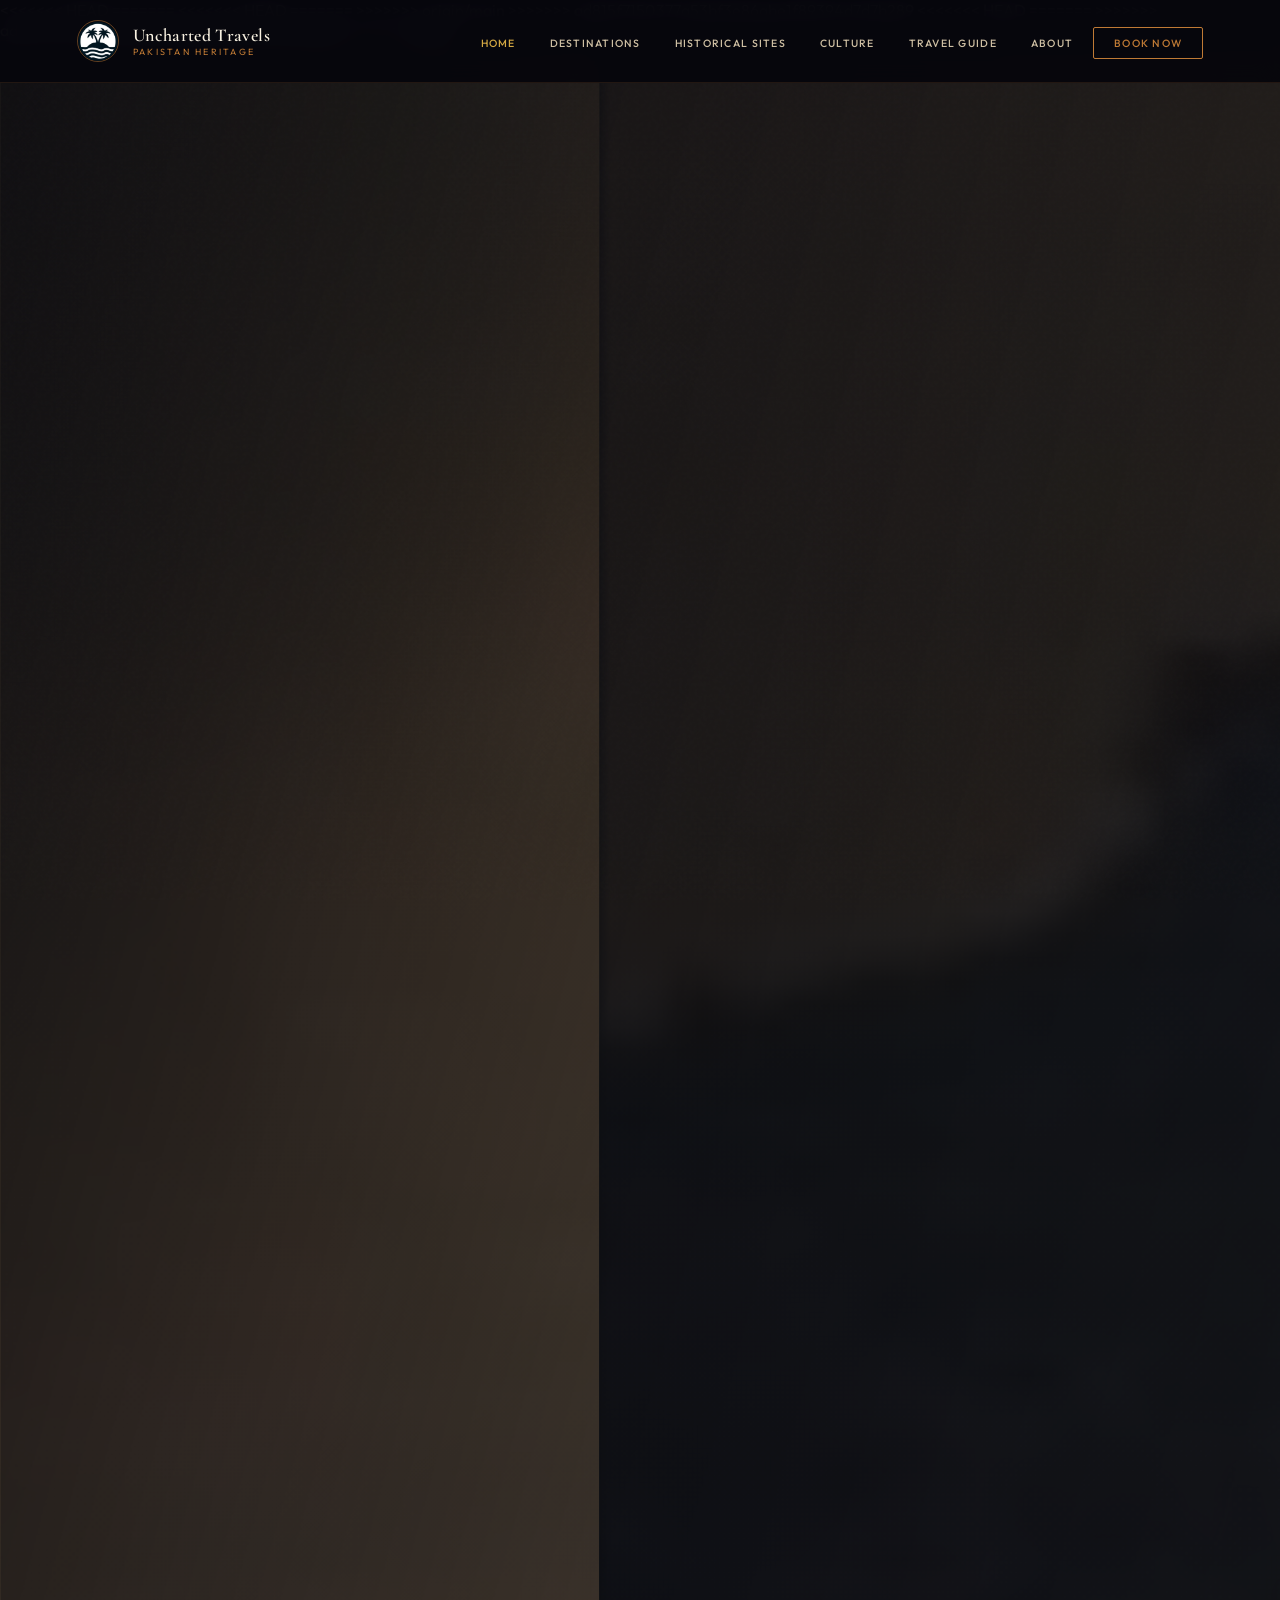
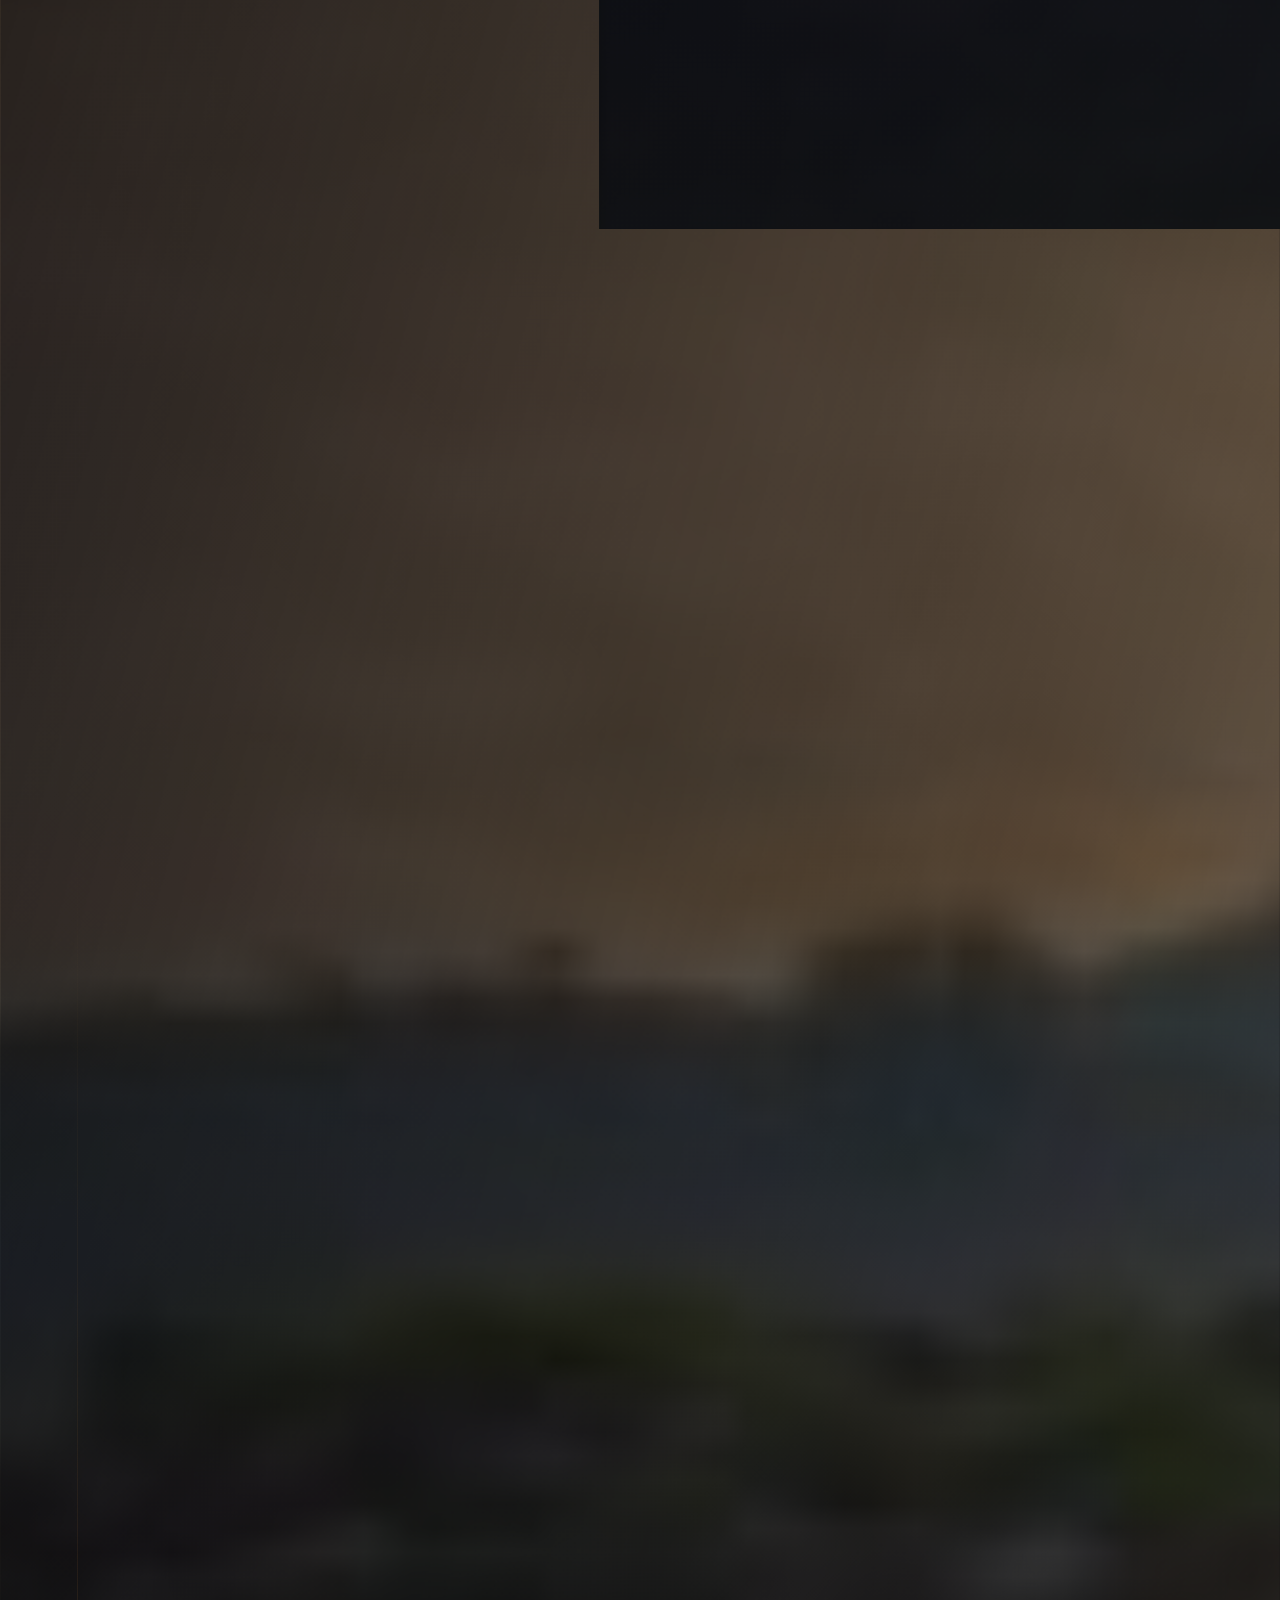
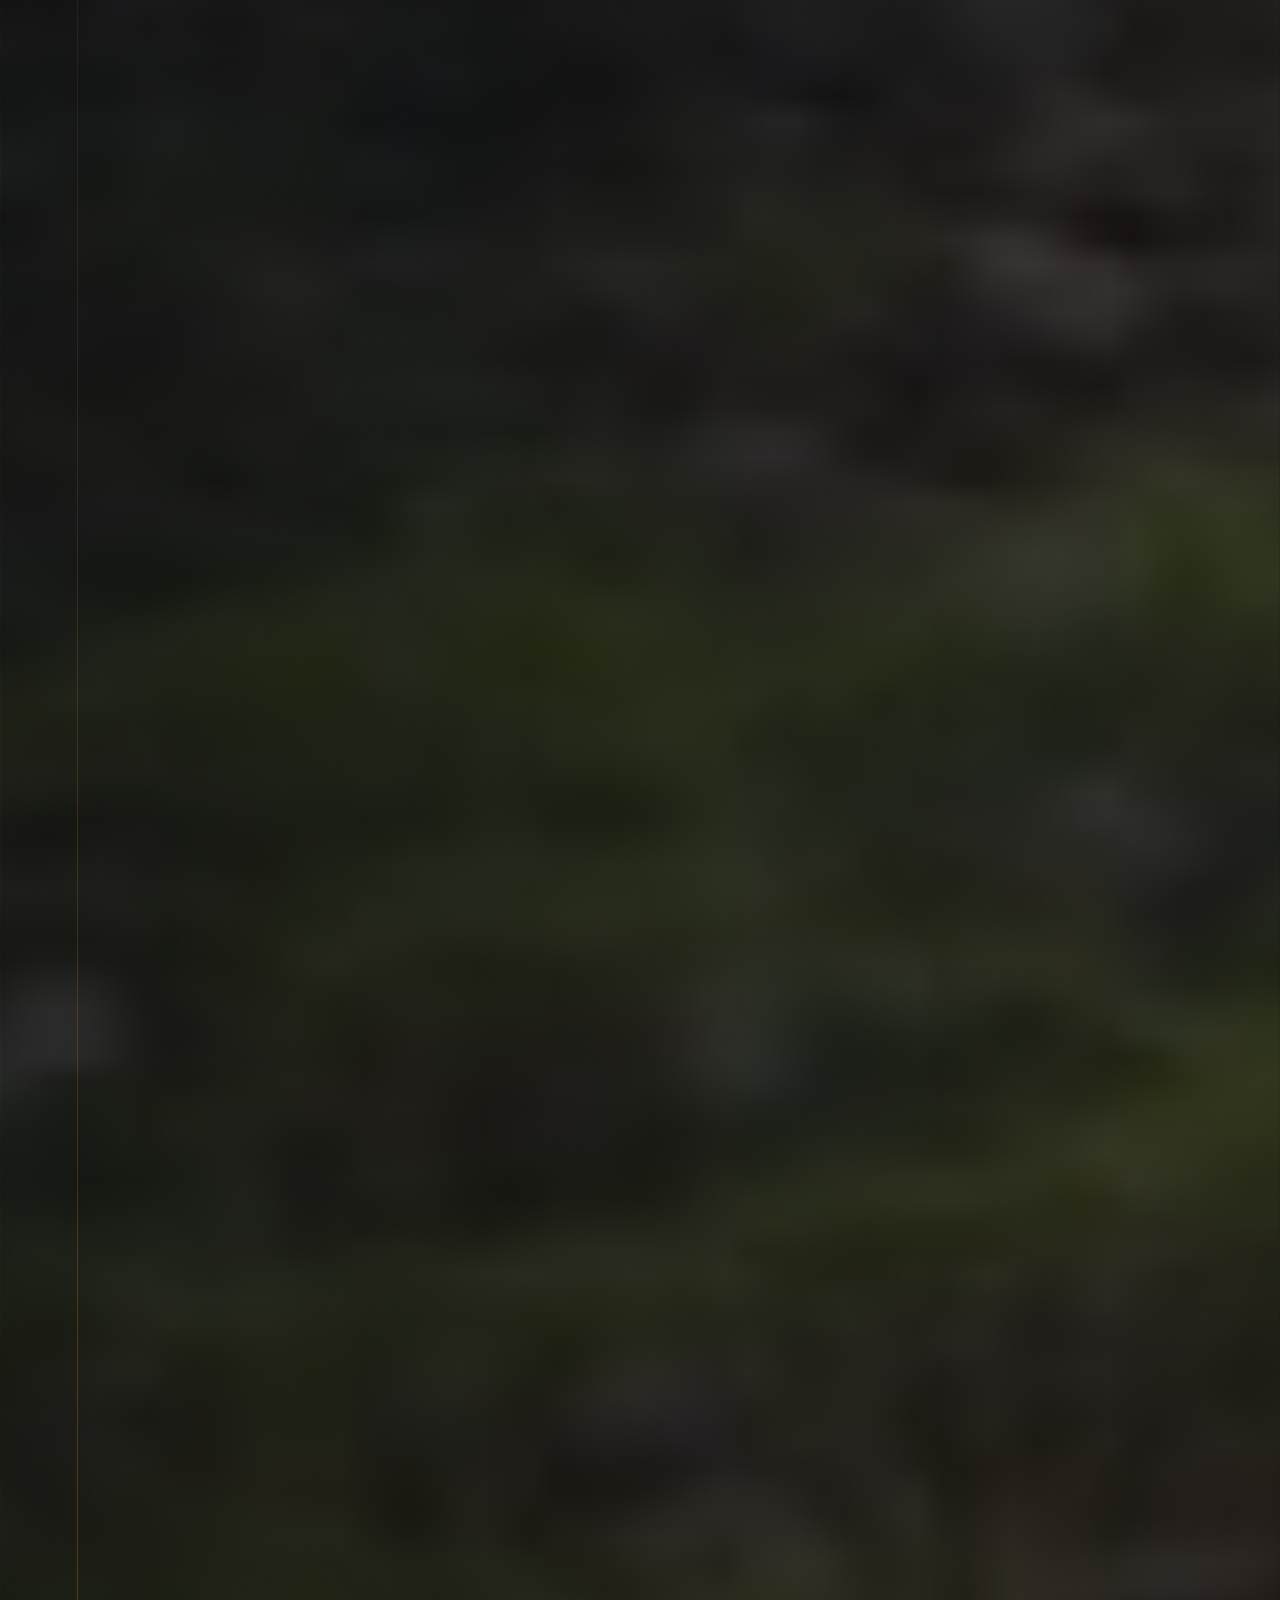
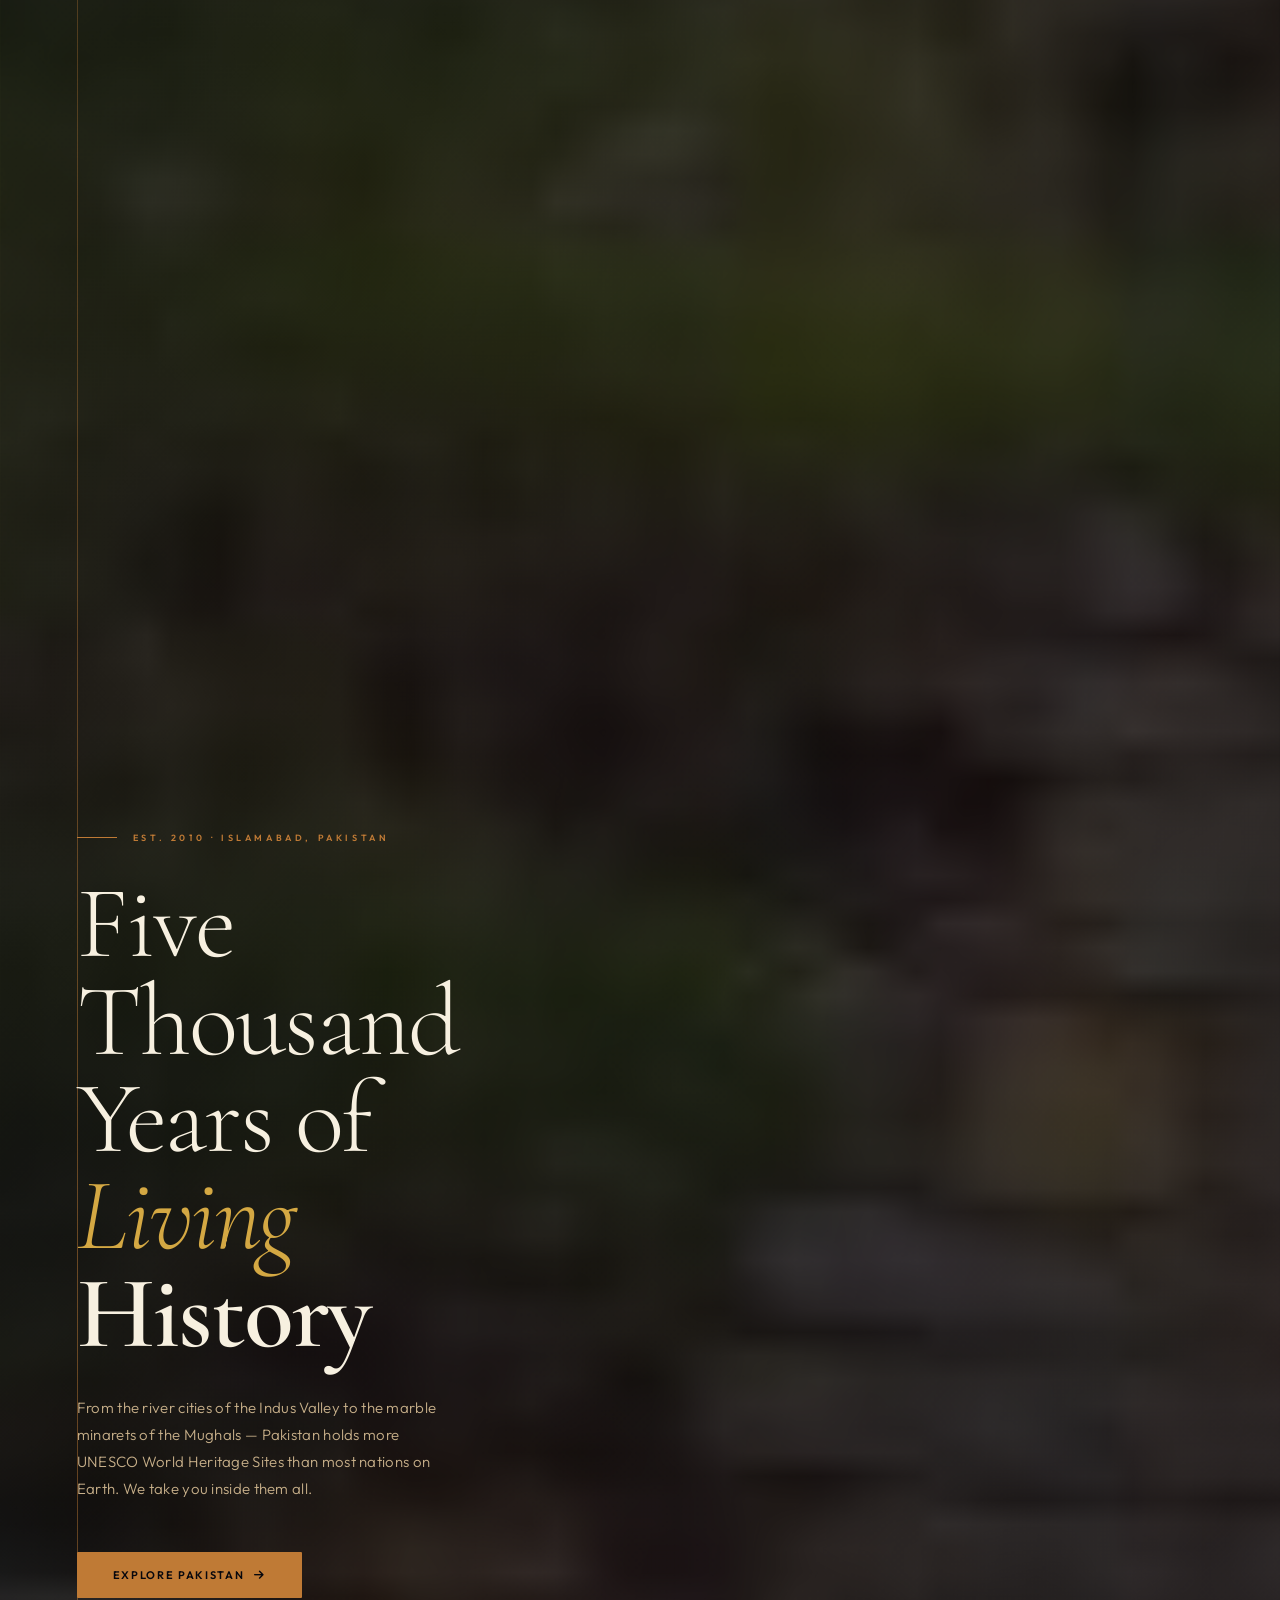
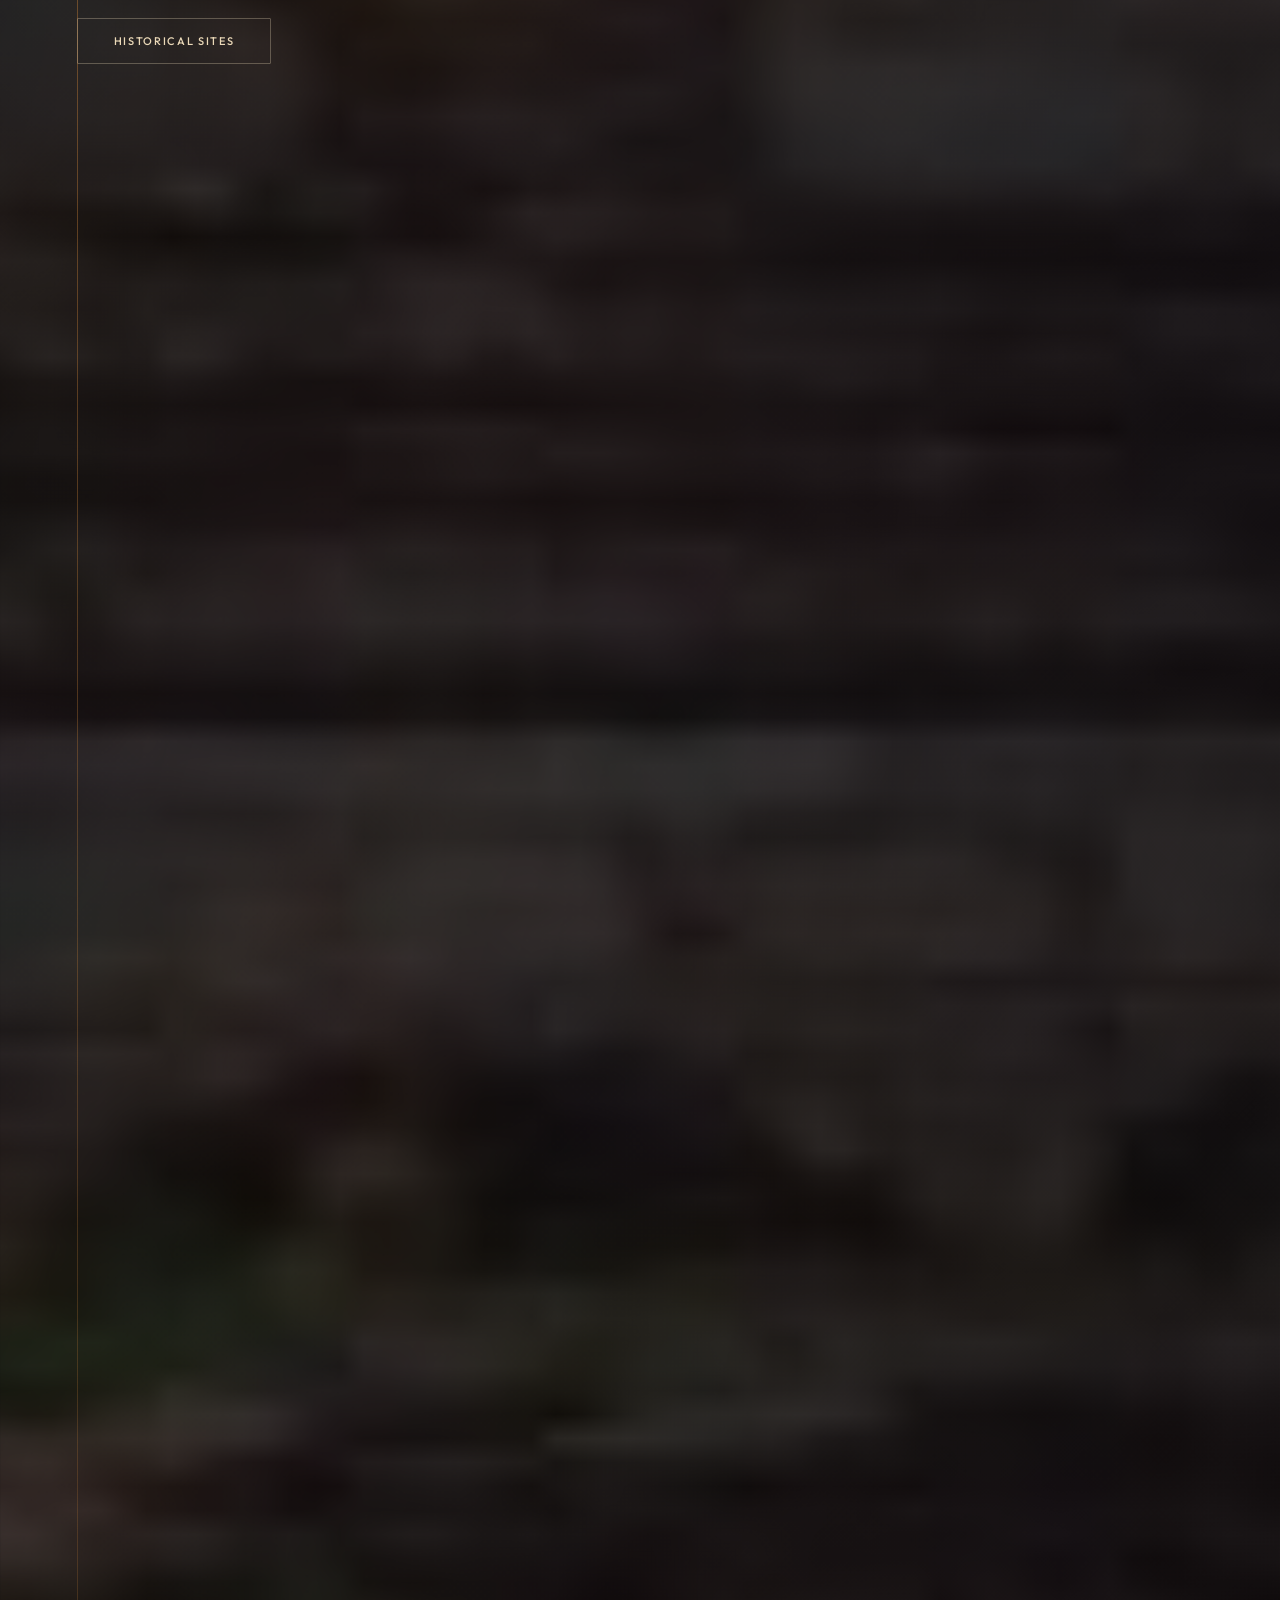
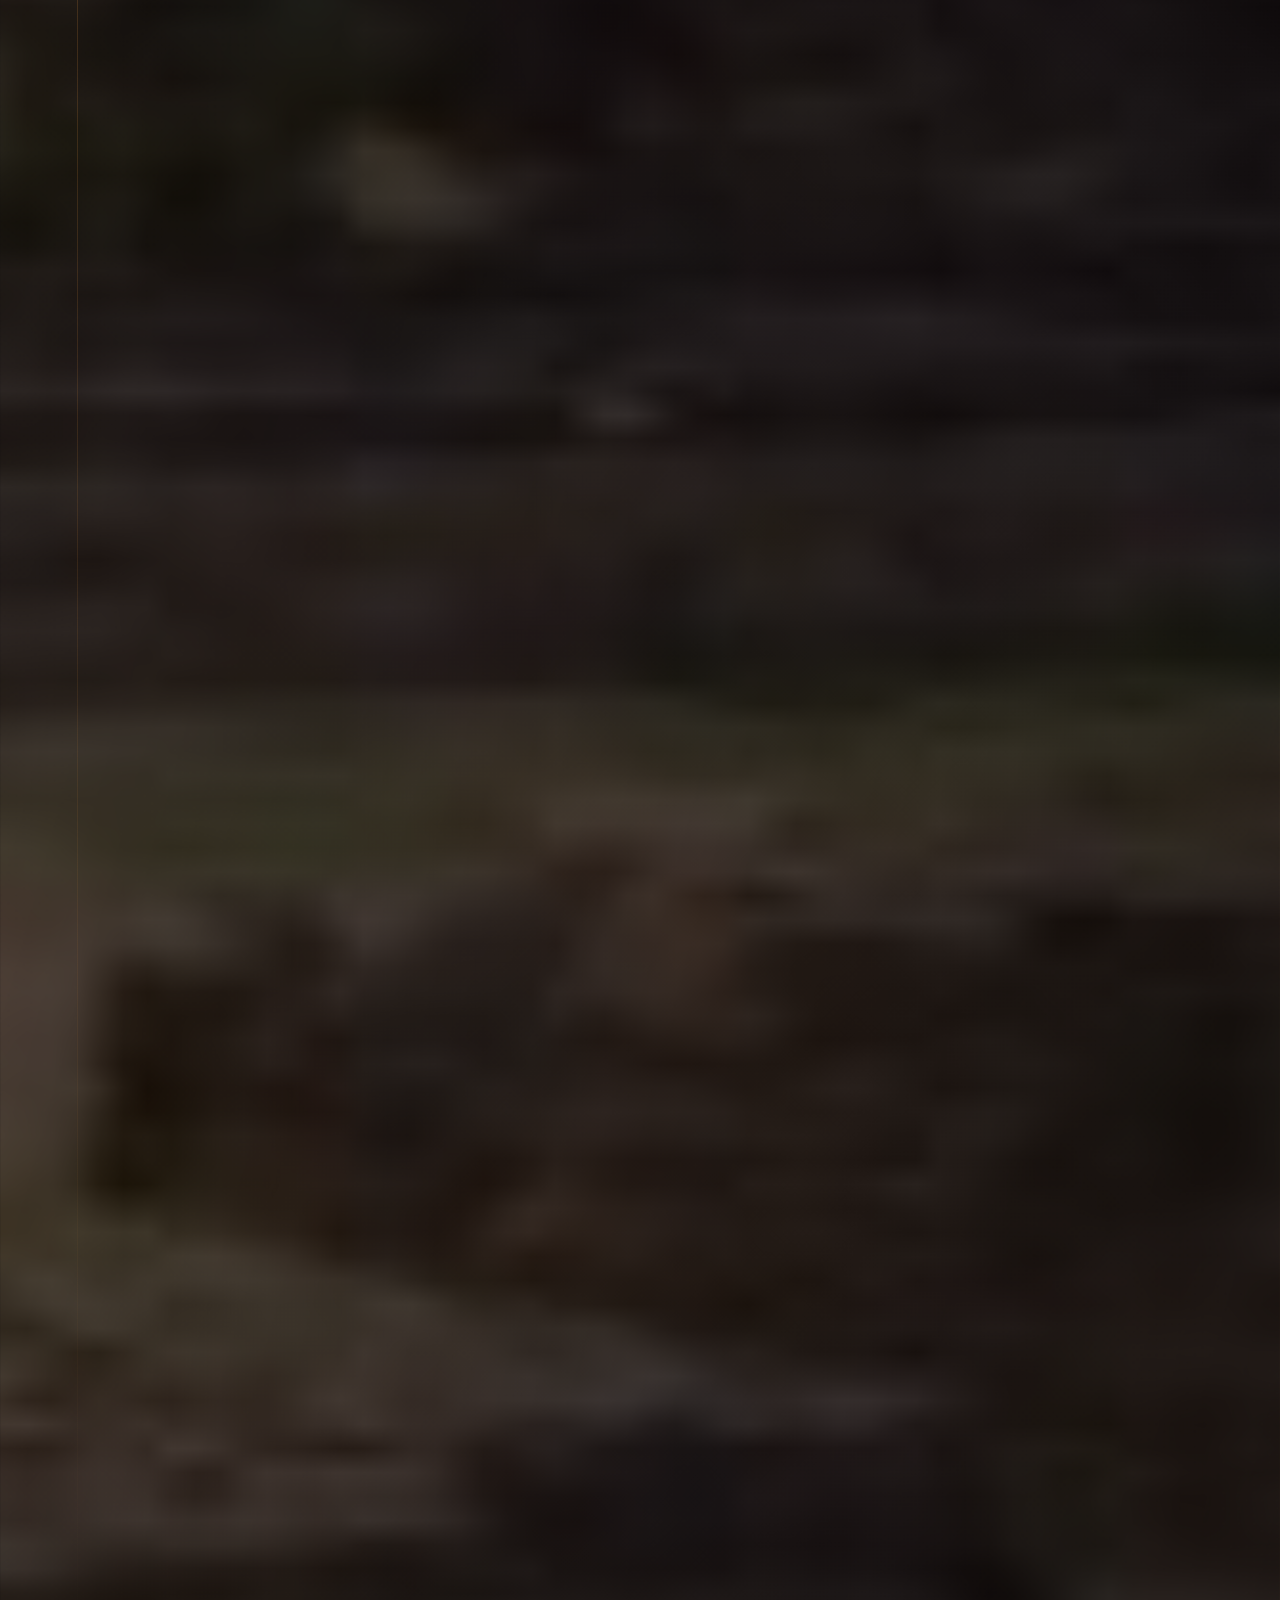
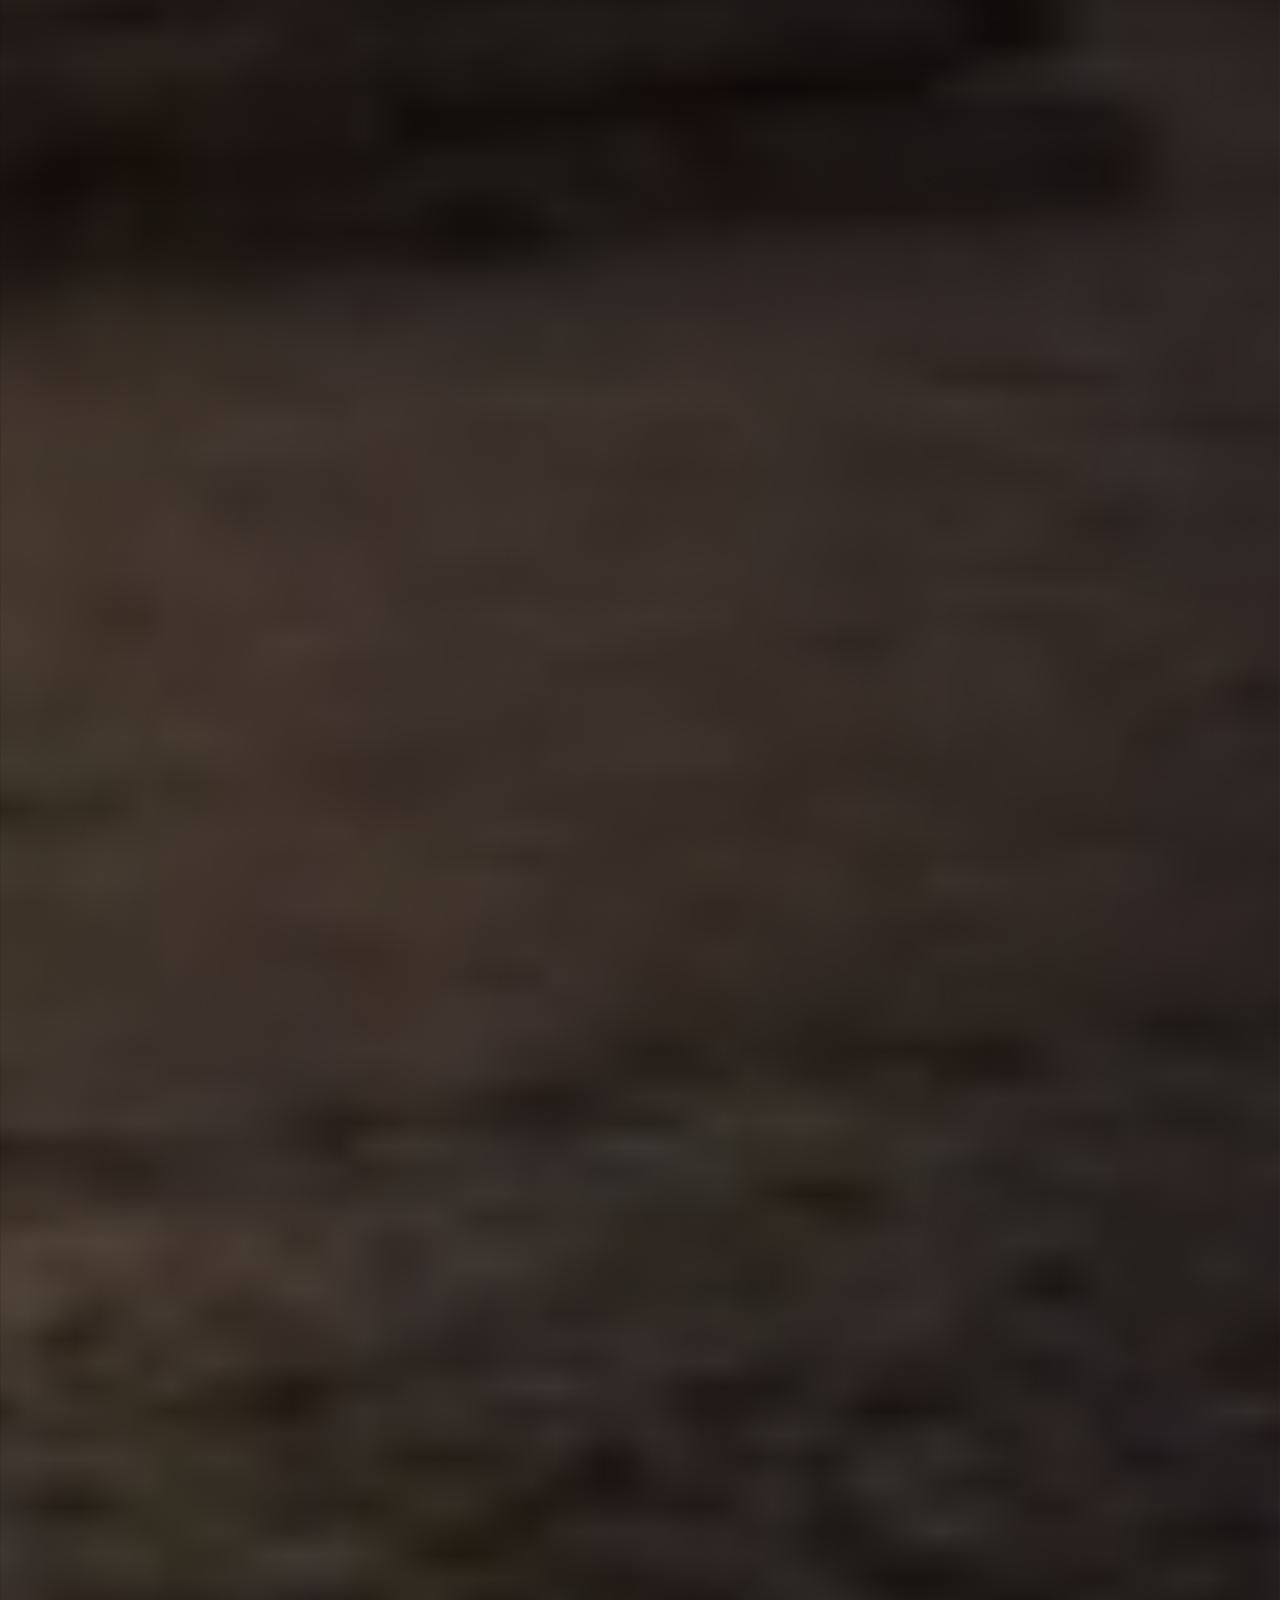
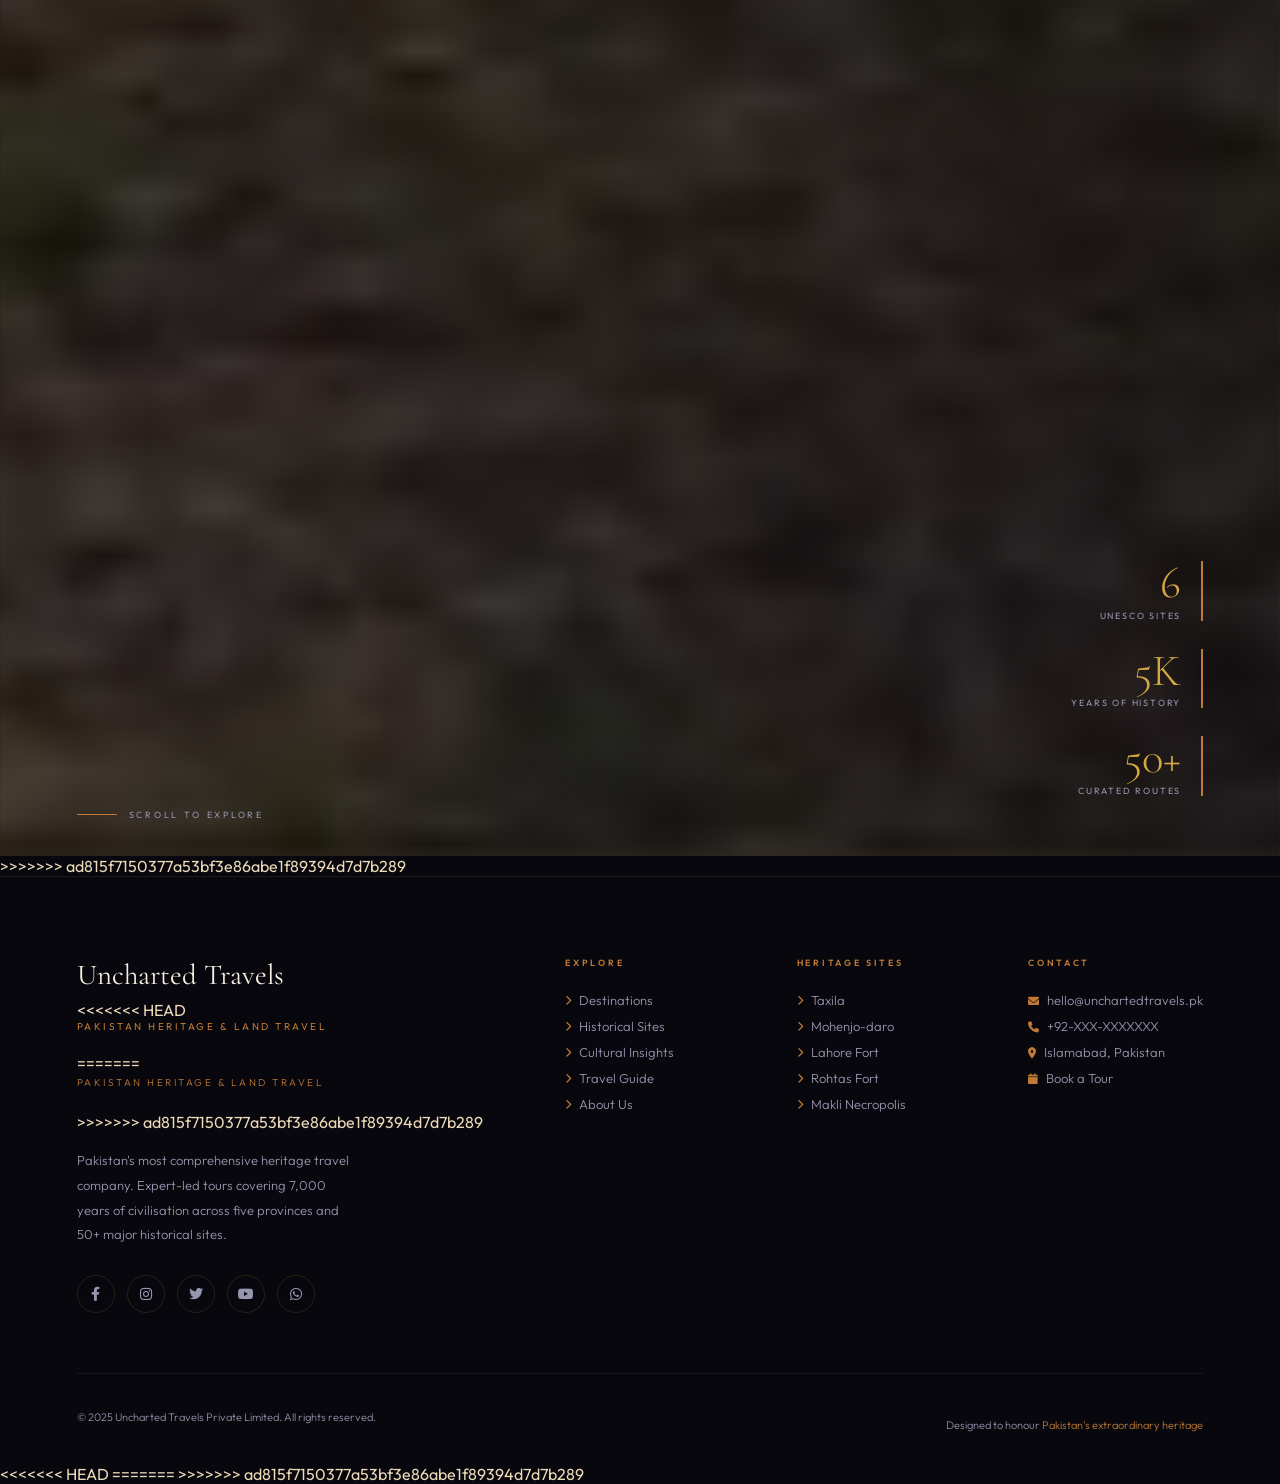
==== commit 5a418c56: "Merge remote README" ====
--- a/index.html
+++ b/index.html
@@ -4,17 +4,1180 @@
   <meta charset="UTF-8">
   <meta name="viewport" content="width=device-width, initial-scale=1.0">
   <meta name="description" content="Uncharted Travels — Pakistan's definitive land travel and heritage guide. Explore 5,000 years of history across five regions.">
+<<<<<<< HEAD
   <title>Uncharted Travels — Pakistan Heritage & Land Travel</title>
+=======
+<<<<<<< HEAD
+  <title>Uncharted Travels - Pakistan Heritage & Land Travel</title>
+=======
+  <title>Uncharted Travels — Pakistan Heritage & Land Travel</title>
+>>>>>>> origin/main
+>>>>>>> ad815f7150377a53bf3e86abe1f89394d7d7b289
   <link rel="icon" href="htmlpictures/favicon-32x32.png">
   <link rel="preconnect" href="https://fonts.googleapis.com">
   <link href="https://fonts.googleapis.com/css2?family=Cormorant+Garamond:ital,wght@0,300;0,400;0,600;1,300;1,400;1,600&family=Outfit:wght@200;300;400;500;600&display=swap" rel="stylesheet">
   <link rel="stylesheet" href="https://cdnjs.cloudflare.com/ajax/libs/font-awesome/6.0.0/css/all.min.css">
   <link rel="stylesheet" href="css/shared.css">
   <link rel="stylesheet" href="css/index.css">
+<<<<<<< HEAD
 </head>
 <body data-page="index">
   <a class="skip-link" href="#main-content">Skip to main content</a>
 
+=======
+  <style>
+    /* ═══════════════════════════════════════
+       DESIGN TOKENS
+    ═══════════════════════════════════════ */
+    :root {
+      --void:       #07070D;
+      --stone:      #12121A;
+      --deep:       #1C1C28;
+      --slate:      #252535;
+      --copper:     #BF7A35;
+      --gold:       #D4A843;
+      --rust:       #A03820;
+      --parchment:  #EBD9B8;
+      --cream:      #F7F0E0;
+      --sand:       #C8B08A;
+      --mist:       #9696AF;
+      --white:      #FAFAF5;
+      --font-serif: 'Cormorant Garamond', Georgia, serif;
+      --font-sans:  'Outfit', sans-serif;
+    }
+
+    *, *::before, *::after { margin: 0; padding: 0; box-sizing: border-box; }
+    html { scroll-behavior: smooth; }
+
+    body {
+      font-family: var(--font-sans);
+      background: var(--void);
+      color: var(--parchment);
+      overflow-x: hidden;
+    }
+
+    /* Grain texture overlay */
+    body::before {
+      content: '';
+      position: fixed;
+      inset: 0;
+      background-image: url("data:image/svg+xml,%3Csvg viewBox='0 0 256 256' xmlns='http://www.w3.org/2000/svg'%3E%3Cfilter id='noise'%3E%3CfeTurbulence type='fractalNoise' baseFrequency='0.9' numOctaves='4' stitchTiles='stitch'/%3E%3C/filter%3E%3Crect width='100%25' height='100%25' filter='url(%23noise)' opacity='0.04'/%3E%3C/svg%3E");
+      pointer-events: none;
+<<<<<<< HEAD
+      z-index: 200;
+      opacity: 0.2;
+=======
+      z-index: 9999;
+      opacity: 0.35;
+>>>>>>> origin/main
+    }
+
+    /* ═══════════════════════════════════════
+       NAV
+    ═══════════════════════════════════════ */
+    nav {
+      position: fixed;
+      top: 0; left: 0; right: 0;
+      z-index: 500;
+      display: flex;
+      align-items: center;
+      justify-content: space-between;
+      padding: 20px 6%;
+      transition: all 0.5s ease;
+    }
+    nav.scrolled {
+      background: rgba(7,7,13,0.96);
+      padding: 14px 6%;
+      border-bottom: 1px solid rgba(191,122,53,0.2);
+      -webkit-backdrop-filter: blur(12px);
+      backdrop-filter: blur(12px);
+    }
+    .nav-brand {
+      display: flex;
+      align-items: center;
+      gap: 14px;
+      text-decoration: none;
+    }
+    .nav-brand img {
+      width: 42px; height: 42px;
+      border-radius: 50%;
+      object-fit: cover;
+      border: 1px solid rgba(191,122,53,0.5);
+    }
+    .nav-brand-text { display: flex; flex-direction: column; }
+    .nav-brand-text .name {
+      color: var(--cream);
+      font-family: var(--font-serif);
+      font-size: 18px;
+      font-weight: 600;
+      line-height: 1;
+      letter-spacing: 0.02em;
+    }
+    .nav-brand-text .sub {
+      color: var(--copper);
+      font-size: 9px;
+      letter-spacing: 0.25em;
+      text-transform: uppercase;
+      font-weight: 400;
+      margin-top: 2px;
+    }
+    .nav-links {
+      display: flex;
+      list-style: none;
+      gap: 6px;
+      align-items: center;
+    }
+    .nav-links li a {
+<<<<<<< HEAD
+      color: rgba(235,217,184,0.88);
+=======
+      color: rgba(235,217,184,0.7);
+>>>>>>> origin/main
+      text-decoration: none;
+      font-size: 10.5px;
+      font-weight: 500;
+      letter-spacing: 0.12em;
+      text-transform: uppercase;
+      padding: 8px 14px;
+      border-radius: 2px;
+      transition: all 0.3s;
+      position: relative;
+    }
+    .nav-links li a:hover { color: var(--gold); }
+    .nav-links li a.active { color: var(--gold); }
+    .nav-links li a.btn-nav {
+      border: 1px solid var(--copper);
+      color: var(--copper);
+      padding: 8px 20px;
+    }
+    .nav-links li a.btn-nav:hover {
+      background: var(--copper);
+      color: var(--void);
+    }
+
+    /* ═══════════════════════════════════════
+       HERO
+    ═══════════════════════════════════════ */
+    .hero {
+      min-height: 100vh;
+      position: relative;
+      display: flex;
+      align-items: center;
+      overflow: hidden;
+    }
+    .hero-bg {
+      position: absolute;
+      inset: 0;
+      background-image:
+        linear-gradient(105deg, rgba(7,7,13,0.92) 0%, rgba(7,7,13,0.55) 50%, rgba(7,7,13,0.8) 100%),
+        url('htmlpictures/Taxila-City-History_2.jpg');
+      background-size: cover;
+      background-position: center 30%;
+    }
+    /* Decorative vertical line */
+    .hero::after {
+      content: '';
+      position: absolute;
+      left: 6%;
+      top: 20%;
+      bottom: 20%;
+      width: 1px;
+      background: linear-gradient(transparent, var(--copper), transparent);
+      opacity: 0.5;
+    }
+    .hero-content {
+      position: relative;
+      z-index: 2;
+      padding: 0 6%;
+      max-width: 780px;
+      animation: heroIn 1.4s ease both;
+    }
+    .hero-eyebrow {
+      display: flex;
+      align-items: center;
+      gap: 16px;
+      margin-bottom: 32px;
+    }
+    .hero-eyebrow span {
+      font-size: 9px;
+      font-weight: 600;
+      letter-spacing: 0.4em;
+      text-transform: uppercase;
+      color: var(--copper);
+    }
+    .hero-eyebrow::before {
+      content: '';
+      width: 40px;
+      height: 1px;
+      background: var(--copper);
+    }
+    .hero h1 {
+      font-family: var(--font-serif);
+      font-size: clamp(3.5rem, 8vw, 7.5rem);
+      font-weight: 300;
+      line-height: 0.95;
+      letter-spacing: -0.02em;
+      color: var(--cream);
+      margin-bottom: 32px;
+    }
+    .hero h1 em {
+      font-style: italic;
+      color: var(--gold);
+      font-weight: 300;
+    }
+    .hero h1 strong {
+      font-weight: 600;
+      display: block;
+    }
+    .hero-desc {
+      font-size: 15px;
+      font-weight: 300;
+      color: var(--sand);
+      line-height: 1.8;
+      max-width: 480px;
+      margin-bottom: 50px;
+      letter-spacing: 0.02em;
+    }
+    .hero-actions {
+      display: flex;
+      gap: 20px;
+      align-items: center;
+      flex-wrap: wrap;
+    }
+    .btn-primary {
+      display: inline-flex;
+      align-items: center;
+      gap: 10px;
+      padding: 16px 36px;
+      background: var(--copper);
+      color: var(--void);
+      font-family: var(--font-sans);
+      font-size: 11px;
+      font-weight: 600;
+      letter-spacing: 0.15em;
+      text-transform: uppercase;
+      text-decoration: none;
+      border-radius: 1px;
+      transition: all 0.4s ease;
+    }
+    .btn-primary:hover {
+      background: var(--gold);
+      transform: translateY(-2px);
+      box-shadow: 0 16px 40px rgba(191,122,53,0.3);
+    }
+    .btn-ghost {
+      display: inline-flex;
+      align-items: center;
+      gap: 10px;
+      padding: 15px 36px;
+      border: 1px solid rgba(235,217,184,0.3);
+      color: var(--parchment);
+      font-size: 11px;
+      font-weight: 500;
+      letter-spacing: 0.15em;
+      text-transform: uppercase;
+      text-decoration: none;
+      border-radius: 1px;
+      transition: all 0.4s;
+    }
+    .btn-ghost:hover {
+      border-color: var(--copper);
+      color: var(--copper);
+    }
+    /* Hero stats */
+    .hero-stats {
+      position: absolute;
+      bottom: 60px;
+      right: 6%;
+      display: flex;
+      flex-direction: column;
+      gap: 28px;
+      z-index: 2;
+    }
+    .stat-item {
+      text-align: right;
+      border-right: 2px solid var(--copper);
+      padding-right: 20px;
+    }
+    .stat-item .num {
+      font-family: var(--font-serif);
+      font-size: 2.8rem;
+      font-weight: 300;
+      color: var(--gold);
+      line-height: 1;
+    }
+    .stat-item .label {
+      font-size: 9px;
+      letter-spacing: 0.2em;
+      text-transform: uppercase;
+      color: var(--mist);
+      margin-top: 4px;
+    }
+    .hero-scroll {
+      position: absolute;
+      bottom: 36px;
+      left: 6%;
+      display: flex;
+      align-items: center;
+      gap: 12px;
+      color: var(--mist);
+      font-size: 9px;
+      letter-spacing: 0.3em;
+      text-transform: uppercase;
+      z-index: 2;
+      animation: scrollBounce 2.5s infinite;
+    }
+    .hero-scroll .line {
+      width: 40px;
+      height: 1px;
+      background: var(--copper);
+    }
+
+    /* ═══════════════════════════════════════
+       INTRO TICKER
+    ═══════════════════════════════════════ */
+    .ticker {
+      background: var(--copper);
+      padding: 14px 0;
+      overflow: hidden;
+      white-space: nowrap;
+    }
+    .ticker-inner {
+      display: inline-flex;
+      gap: 60px;
+      animation: ticker 30s linear infinite;
+    }
+    .ticker-item {
+      font-size: 10px;
+      font-weight: 600;
+      letter-spacing: 0.25em;
+      text-transform: uppercase;
+      color: var(--void);
+      display: flex;
+      align-items: center;
+      gap: 20px;
+    }
+    .ticker-item::before {
+      content: '◆';
+      font-size: 6px;
+    }
+
+    /* ═══════════════════════════════════════
+       MANIFESTO
+    ═══════════════════════════════════════ */
+    .manifesto {
+      padding: 140px 6%;
+      display: grid;
+      grid-template-columns: 1fr 1.8fr;
+      gap: 100px;
+      align-items: start;
+      background: var(--stone);
+      position: relative;
+    }
+    .manifesto::before {
+      content: '01';
+      position: absolute;
+      top: 60px;
+      left: 6%;
+      font-family: var(--font-serif);
+      font-size: 9rem;
+      font-weight: 600;
+      color: rgba(191,122,53,0.06);
+      line-height: 1;
+      pointer-events: none;
+    }
+    .manifesto-label {
+      font-size: 9px;
+      font-weight: 600;
+      letter-spacing: 0.4em;
+      text-transform: uppercase;
+      color: var(--copper);
+      margin-bottom: 24px;
+      display: flex;
+      align-items: center;
+      gap: 12px;
+    }
+    .manifesto-label::after {
+      content: '';
+      flex: 1;
+      height: 1px;
+      background: rgba(191,122,53,0.3);
+    }
+    .manifesto-title {
+      font-family: var(--font-serif);
+      font-size: clamp(2rem, 3.5vw, 3.2rem);
+      font-weight: 300;
+      line-height: 1.15;
+      color: var(--cream);
+    }
+    .manifesto-title em {
+      font-style: italic;
+      color: var(--gold);
+    }
+    .manifesto-right p {
+      font-size: 16px;
+      line-height: 2.0;
+      font-weight: 300;
+      color: var(--sand);
+      margin-bottom: 28px;
+    }
+    .manifesto-right p strong {
+      color: var(--parchment);
+      font-weight: 500;
+    }
+    .divider {
+      width: 60px;
+      height: 2px;
+      background: linear-gradient(90deg, var(--copper), transparent);
+      margin: 40px 0;
+    }
+    .era-chips {
+      display: flex;
+      flex-wrap: wrap;
+      gap: 10px;
+      margin-top: 36px;
+    }
+    .era-chip {
+      padding: 8px 20px;
+      border: 1px solid rgba(191,122,53,0.35);
+      color: var(--sand);
+      font-size: 10px;
+      letter-spacing: 0.15em;
+      text-transform: uppercase;
+      border-radius: 20px;
+      font-weight: 400;
+    }
+
+    /* ═══════════════════════════════════════
+       REGIONS GRID
+    ═══════════════════════════════════════ */
+    .regions {
+      padding: 120px 6%;
+      background: var(--void);
+    }
+    .section-header {
+      display: flex;
+      justify-content: space-between;
+      align-items: flex-end;
+      margin-bottom: 70px;
+    }
+    .section-label {
+      font-size: 9px;
+      font-weight: 600;
+      letter-spacing: 0.4em;
+      text-transform: uppercase;
+      color: var(--copper);
+      margin-bottom: 16px;
+    }
+    .section-title {
+      font-family: var(--font-serif);
+      font-size: clamp(2.2rem, 4vw, 3.6rem);
+      font-weight: 300;
+      line-height: 1.1;
+      color: var(--cream);
+    }
+    .section-title em { font-style: italic; color: var(--gold); }
+    .section-link {
+      color: var(--copper);
+      text-decoration: none;
+      font-size: 11px;
+      font-weight: 500;
+      letter-spacing: 0.15em;
+      text-transform: uppercase;
+      display: flex;
+      align-items: center;
+      gap: 8px;
+      padding-bottom: 8px;
+      border-bottom: 1px solid rgba(191,122,53,0.3);
+      transition: all 0.3s;
+      white-space: nowrap;
+    }
+    .section-link:hover { gap: 14px; color: var(--gold); }
+
+    .regions-grid {
+      display: grid;
+      grid-template-columns: 2fr 1fr 1fr;
+      grid-template-rows: 340px 340px;
+      gap: 16px;
+    }
+    .region-card {
+      position: relative;
+      overflow: hidden;
+      border-radius: 3px;
+      cursor: pointer;
+      text-decoration: none;
+    }
+    .region-card.tall { grid-row: span 2; }
+    .region-bg {
+      position: absolute;
+      inset: 0;
+      background-size: cover;
+      background-position: center;
+      transition: transform 0.8s ease;
+    }
+    .region-card:hover .region-bg { transform: scale(1.06); }
+    .region-card::after {
+      content: '';
+      position: absolute;
+      inset: 0;
+      background: linear-gradient(to top, rgba(7,7,13,0.92) 0%, rgba(7,7,13,0.3) 50%, transparent 100%);
+      transition: opacity 0.4s;
+    }
+    .region-card:hover::after { opacity: 0.85; }
+    .region-info {
+      position: absolute;
+      bottom: 0; left: 0; right: 0;
+      z-index: 2;
+      padding: 32px 28px;
+    }
+    .region-tag {
+      font-size: 8px;
+      letter-spacing: 0.3em;
+      text-transform: uppercase;
+      color: var(--copper);
+      display: block;
+      margin-bottom: 8px;
+    }
+    .region-name {
+      font-family: var(--font-serif);
+      font-size: 2rem;
+      font-weight: 400;
+      color: var(--cream);
+      line-height: 1.1;
+      margin-bottom: 8px;
+    }
+    .region-card.tall .region-name { font-size: 3rem; }
+    .region-count {
+      font-size: 11px;
+<<<<<<< HEAD
+      color: rgba(235,217,184,0.82);
+=======
+      color: rgba(235,217,184,0.5);
+>>>>>>> origin/main
+      font-weight: 300;
+    }
+    .region-arrow {
+      position: absolute;
+      top: 24px; right: 24px;
+      z-index: 2;
+      width: 40px; height: 40px;
+      border: 1px solid rgba(235,217,184,0.2);
+      border-radius: 50%;
+      display: flex;
+      align-items: center;
+      justify-content: center;
+      color: rgba(235,217,184,0.75);
+      font-size: 14px;
+      transition: all 0.4s;
+      transform: rotate(45deg);
+    }
+    .region-card:hover .region-arrow {
+      border-color: var(--copper);
+      color: var(--copper);
+      background: rgba(191,122,53,0.1);
+    }
+
+    /* Region bg colours (CSS gradients as placeholders) */
+    .r-punjab { background-image: linear-gradient(135deg,rgba(42,26,10,0.5),rgba(74,44,16,0.6)), url('https://upload.wikimedia.org/wikipedia/commons/thumb/b/b5/Shah_Rukn_e_Alam_Multan.jpg/1280px-Shah_Rukn_e_Alam_Multan.jpg'); background-size:cover; background-position:center; }
+    .r-sindh  { background-image: linear-gradient(135deg,rgba(10,26,42,0.5),rgba(16,48,80,0.6)), url('https://upload.wikimedia.org/wikipedia/commons/thumb/8/8d/DerawarFort.jpg/1280px-DerawarFort.jpg'); background-size:cover; background-position:center; }
+    .r-kpk    { background: linear-gradient(135deg, #0A1A0A 0%, #1A3A1A 100%); }
+    .r-baloch { background: linear-gradient(135deg, #1A0A0A 0%, #3A1010 100%); }
+    .r-gb     { background: linear-gradient(135deg, #080A14 0%, #141E36 100%); }
+
+    /* ═══════════════════════════════════════
+       FEATURED SITES
+    ═══════════════════════════════════════ */
+    .featured-sites {
+      padding: 120px 6%;
+      background: var(--stone);
+      position: relative;
+      overflow: hidden;
+    }
+    .featured-sites::before {
+      content: '02';
+      position: absolute;
+      right: 4%;
+      top: 50px;
+      font-family: var(--font-serif);
+      font-size: 12rem;
+      font-weight: 600;
+      color: rgba(191,122,53,0.05);
+      line-height: 1;
+    }
+    .sites-scroll {
+      display: grid;
+      grid-template-columns: repeat(4, 1fr);
+      gap: 2px;
+      margin-top: 70px;
+    }
+    .site-card {
+      position: relative;
+      overflow: hidden;
+      aspect-ratio: 3/4;
+      cursor: pointer;
+      text-decoration: none;
+    }
+    .site-img {
+      position: absolute;
+      inset: 0;
+      background-size: cover;
+      background-position: center;
+      transition: transform 0.7s ease;
+    }
+    .site-card:hover .site-img { transform: scale(1.1); }
+    .site-card::before {
+      content: '';
+      position: absolute;
+      inset: 0;
+      background: linear-gradient(to top, rgba(7,7,13,0.95) 0%, rgba(7,7,13,0.2) 60%, transparent);
+      z-index: 1;
+    }
+    .site-card-body {
+      position: absolute;
+      bottom: 0; left: 0; right: 0;
+      z-index: 2;
+      padding: 24px 20px;
+    }
+    .site-era {
+      font-size: 8px;
+      letter-spacing: 0.3em;
+      text-transform: uppercase;
+      color: var(--copper);
+      display: block;
+      margin-bottom: 6px;
+    }
+    .site-name {
+      font-family: var(--font-serif);
+      font-size: 1.3rem;
+      font-weight: 400;
+      color: var(--cream);
+      line-height: 1.2;
+      margin-bottom: 4px;
+    }
+    .site-loc {
+      font-size: 11px;
+      color: var(--mist);
+      font-weight: 300;
+    }
+    .site-card:hover .site-card-body { transform: translateY(-6px); }
+    .site-card-body { transition: transform 0.4s; }
+
+    /* ═══════════════════════════════════════
+       TIMELINE STRIP
+    ═══════════════════════════════════════ */
+    .timeline-strip {
+      background: var(--deep);
+      padding: 80px 6%;
+      overflow-x: auto;
+      position: relative;
+    }
+    .timeline-strip::before {
+      content: '';
+      position: absolute;
+      left: 6%; right: 6%;
+      top: 50%;
+      height: 1px;
+      background: linear-gradient(90deg, transparent, var(--copper), var(--gold), var(--copper), transparent);
+    }
+    .timeline-inner {
+      display: flex;
+      gap: 80px;
+      min-width: max-content;
+      position: relative;
+    }
+    .t-item {
+      display: flex;
+      flex-direction: column;
+      align-items: center;
+      gap: 20px;
+      cursor: default;
+    }
+    .t-item:nth-child(odd) { flex-direction: column-reverse; }
+    .t-dot {
+      width: 12px; height: 12px;
+      border-radius: 50%;
+      background: var(--copper);
+      border: 2px solid var(--deep);
+      outline: 3px solid rgba(191,122,53,0.3);
+      position: relative;
+      z-index: 2;
+      flex-shrink: 0;
+    }
+    .t-item:nth-child(3) .t-dot, .t-item:nth-child(6) .t-dot { background: var(--gold); }
+    .t-text { text-align: center; max-width: 140px; }
+    .t-year {
+      font-family: var(--font-serif);
+      font-size: 1.5rem;
+      font-weight: 300;
+      color: var(--gold);
+      line-height: 1;
+    }
+    .t-name {
+      font-size: 11px;
+      color: var(--sand);
+      font-weight: 400;
+      margin-top: 4px;
+      line-height: 1.4;
+    }
+    .t-sub {
+      font-size: 9px;
+      color: var(--mist);
+      letter-spacing: 0.1em;
+    }
+
+    /* ═══════════════════════════════════════
+       WHY US
+    ═══════════════════════════════════════ */
+    .why-us {
+      padding: 120px 6%;
+      background: var(--void);
+      display: grid;
+      grid-template-columns: 1fr 1fr;
+      gap: 100px;
+      align-items: start;
+    }
+    .why-left {
+      position: relative;
+    }
+    .why-grid {
+      display: grid;
+      grid-template-columns: 1fr 1fr;
+      gap: 2px;
+    }
+    .why-item {
+      background: var(--stone);
+      padding: 40px 32px;
+      transition: all 0.4s;
+      border-bottom: 2px solid transparent;
+    }
+    .why-item:hover {
+      background: var(--deep);
+      border-bottom-color: var(--copper);
+    }
+    .why-num {
+      font-family: var(--font-serif);
+      font-size: 3rem;
+      font-weight: 300;
+      color: rgba(191,122,53,0.2);
+      line-height: 1;
+      margin-bottom: 20px;
+    }
+    .why-item h3 {
+      font-family: var(--font-serif);
+      font-size: 1.4rem;
+      font-weight: 400;
+      color: var(--parchment);
+      margin-bottom: 12px;
+      line-height: 1.2;
+    }
+    .why-item p {
+      font-size: 13px;
+      line-height: 1.9;
+      color: var(--mist);
+      font-weight: 300;
+    }
+
+    /* ═══════════════════════════════════════
+       ROUTES
+    ═══════════════════════════════════════ */
+    .routes {
+      padding: 120px 6%;
+      background: var(--stone);
+    }
+    .routes-list {
+      margin-top: 70px;
+      display: flex;
+      flex-direction: column;
+      gap: 2px;
+    }
+    .route-item {
+      display: grid;
+      grid-template-columns: 80px 1fr auto;
+      align-items: center;
+      gap: 40px;
+      padding: 36px 0;
+      border-bottom: 1px solid rgba(191,122,53,0.1);
+      cursor: default;
+      transition: all 0.3s;
+    }
+    .route-item:hover { padding-left: 20px; }
+    .route-num {
+      font-family: var(--font-serif);
+      font-size: 2.5rem;
+      font-weight: 300;
+      color: rgba(191,122,53,0.2);
+      line-height: 1;
+    }
+    .route-info h3 {
+      font-family: var(--font-serif);
+      font-size: 1.6rem;
+      font-weight: 400;
+      color: var(--cream);
+      margin-bottom: 6px;
+    }
+    .route-info p {
+      font-size: 13px;
+      color: var(--mist);
+      font-weight: 300;
+      line-height: 1.6;
+    }
+    .route-meta {
+      text-align: right;
+    }
+    .route-meta .dist {
+      font-family: var(--font-serif);
+      font-size: 1.8rem;
+      font-weight: 300;
+      color: var(--copper);
+      display: block;
+    }
+    .route-meta .unit {
+      font-size: 9px;
+      letter-spacing: 0.2em;
+      color: var(--mist);
+    }
+    .route-tag {
+      display: inline-block;
+      padding: 3px 12px;
+      border: 1px solid rgba(191,122,53,0.3);
+      color: var(--copper);
+      font-size: 8px;
+      letter-spacing: 0.2em;
+      text-transform: uppercase;
+      border-radius: 20px;
+      margin-top: 8px;
+    }
+
+    /* ═══════════════════════════════════════
+       TESTIMONIALS
+    ═══════════════════════════════════════ */
+    .testimonials {
+      padding: 120px 6%;
+      background: var(--deep);
+    }
+    .testimonials-grid {
+      display: grid;
+      grid-template-columns: 1fr 1fr 1fr;
+      gap: 20px;
+      margin-top: 70px;
+    }
+    .testi-card {
+      background: var(--stone);
+      padding: 44px 36px;
+      border-top: 2px solid rgba(191,122,53,0.15);
+      transition: all 0.4s;
+    }
+    .testi-card:hover {
+      border-top-color: var(--copper);
+      transform: translateY(-4px);
+    }
+    .testi-quote {
+      font-family: var(--font-serif);
+      font-size: 4rem;
+      color: rgba(191,122,53,0.2);
+      line-height: 0.5;
+      margin-bottom: 24px;
+    }
+    .testi-text {
+      font-family: var(--font-serif);
+      font-size: 1.1rem;
+      font-style: italic;
+      line-height: 1.8;
+      color: var(--parchment);
+      margin-bottom: 32px;
+      font-weight: 300;
+    }
+    .testi-author {
+      display: flex;
+      align-items: center;
+      gap: 16px;
+    }
+    .testi-avatar {
+      width: 44px; height: 44px;
+      border-radius: 50%;
+      background: var(--copper);
+      display: flex;
+      align-items: center;
+      justify-content: center;
+      font-family: var(--font-serif);
+      font-size: 1.2rem;
+      color: var(--void);
+      font-weight: 600;
+      flex-shrink: 0;
+    }
+    .testi-name {
+      font-size: 13px;
+      font-weight: 500;
+      color: var(--cream);
+    }
+    .testi-origin {
+      font-size: 11px;
+      color: var(--mist);
+      font-weight: 300;
+    }
+    .stars { color: var(--gold); font-size: 12px; margin-top: 2px; }
+
+    /* ═══════════════════════════════════════
+       NEWSLETTER
+    ═══════════════════════════════════════ */
+    .newsletter {
+      background: var(--rust);
+      padding: 100px 6%;
+      display: grid;
+      grid-template-columns: 1fr 1fr;
+      gap: 80px;
+      align-items: center;
+      position: relative;
+      overflow: hidden;
+    }
+    .newsletter::before {
+      content: '';
+      position: absolute;
+      top: -50%;
+      right: -10%;
+      width: 500px; height: 500px;
+      border-radius: 50%;
+      background: rgba(255,255,255,0.04);
+    }
+    .newsletter h2 {
+      font-family: var(--font-serif);
+      font-size: clamp(2rem, 3.5vw, 3rem);
+      font-weight: 300;
+      color: var(--cream);
+      line-height: 1.2;
+    }
+    .newsletter h2 em {
+      font-style: italic;
+      color: var(--gold);
+    }
+    .newsletter p {
+      font-size: 14px;
+<<<<<<< HEAD
+      color: rgba(235,217,184,0.88);
+=======
+      color: rgba(235,217,184,0.7);
+>>>>>>> origin/main
+      font-weight: 300;
+      margin-top: 16px;
+      line-height: 1.8;
+    }
+    .newsletter-form {
+      display: flex;
+      flex-direction: column;
+      gap: 16px;
+    }
+    .nl-row { display: grid; grid-template-columns: 1fr 1fr; gap: 12px; }
+    .newsletter-form input {
+      width: 100%;
+      padding: 16px 20px;
+      background: rgba(255,255,255,0.1);
+      border: 1px solid rgba(235,217,184,0.2);
+      color: var(--cream);
+      font-family: var(--font-sans);
+      font-size: 13px;
+      outline: none;
+      border-radius: 1px;
+      transition: border-color 0.3s;
+    }
+    .newsletter-form input::placeholder { color: rgba(235,217,184,0.75); }
+    .newsletter-form input:focus { border-color: rgba(235,217,184,0.6); }
+    .newsletter-form button {
+      padding: 16px;
+      background: var(--void);
+      color: var(--copper);
+      border: none;
+      font-family: var(--font-sans);
+      font-size: 11px;
+      font-weight: 600;
+      letter-spacing: 0.2em;
+      text-transform: uppercase;
+      cursor: pointer;
+      transition: all 0.3s;
+    }
+    .newsletter-form button:hover {
+      background: var(--gold);
+      color: var(--void);
+    }
+
+    /* ═══════════════════════════════════════
+       FOOTER
+    ═══════════════════════════════════════ */
+    footer {
+      background: var(--void);
+      padding: 80px 6% 32px;
+      border-top: 1px solid rgba(191,122,53,0.15);
+    }
+    .footer-top {
+      display: grid;
+      grid-template-columns: 2.5fr 1fr 1fr 1fr;
+      gap: 60px;
+      margin-bottom: 60px;
+    }
+    .footer-brand-col h3 {
+      font-family: var(--font-serif);
+      font-size: 1.8rem;
+      font-weight: 400;
+      color: var(--cream);
+      margin-bottom: 8px;
+    }
+    .footer-brand-col .tagline {
+      font-size: 10px;
+      letter-spacing: 0.25em;
+      text-transform: uppercase;
+      color: var(--copper);
+      margin-bottom: 20px;
+    }
+    .footer-brand-col p {
+      font-size: 13px;
+      line-height: 1.9;
+      color: var(--mist);
+      font-weight: 300;
+      max-width: 280px;
+    }
+    .footer-socials {
+      display: flex;
+      gap: 12px;
+      margin-top: 28px;
+    }
+    .footer-socials a {
+      width: 38px; height: 38px;
+      border: 1px solid rgba(191,122,53,0.2);
+      border-radius: 50%;
+      display: flex;
+      align-items: center;
+      justify-content: center;
+      color: var(--mist);
+      font-size: 14px;
+      text-decoration: none;
+      transition: all 0.3s;
+    }
+    .footer-socials a:hover {
+      border-color: var(--copper);
+      color: var(--copper);
+      transform: translateY(-3px);
+    }
+    .footer-col h4 {
+      font-size: 9px;
+      font-weight: 600;
+      letter-spacing: 0.3em;
+      text-transform: uppercase;
+      color: var(--copper);
+      margin-bottom: 24px;
+    }
+    .footer-col ul {
+      list-style: none;
+    }
+    .footer-col ul li {
+      margin-bottom: 10px;
+    }
+    .footer-col ul li a {
+      color: var(--mist);
+      text-decoration: none;
+      font-size: 13px;
+      font-weight: 300;
+      transition: color 0.3s;
+      display: flex;
+      align-items: center;
+      gap: 8px;
+    }
+    .footer-col ul li a:hover { color: var(--gold); }
+    .footer-bottom {
+      border-top: 1px solid rgba(255,255,255,0.06);
+      padding-top: 28px;
+      display: flex;
+      justify-content: space-between;
+      align-items: center;
+    }
+    .footer-bottom p {
+      font-size: 11px;
+<<<<<<< HEAD
+      color: rgba(160,160,185,0.9);
+=======
+      color: rgba(122,122,144,0.6);
+>>>>>>> origin/main
+      font-weight: 300;
+    }
+    .footer-bottom a { color: var(--copper); text-decoration: none; }
+
+    /* ═══════════════════════════════════════
+       ANIMATIONS
+    ═══════════════════════════════════════ */
+    @keyframes heroIn {
+      from { opacity: 0; transform: translateY(40px); }
+      to   { opacity: 1; transform: translateY(0); }
+    }
+    @keyframes ticker {
+      from { transform: translateX(0); }
+      to   { transform: translateX(-50%); }
+    }
+    @keyframes scrollBounce {
+      0%, 100% { transform: translateY(0); }
+      50%       { transform: translateY(8px); }
+    }
+    .reveal {
+      opacity: 0;
+      transform: translateY(32px);
+      transition: opacity 0.8s ease, transform 0.8s ease;
+    }
+    .reveal.visible {
+      opacity: 1;
+      transform: translateY(0);
+    }
+    .reveal-delay-1 { transition-delay: 0.1s; }
+    .reveal-delay-2 { transition-delay: 0.2s; }
+    .reveal-delay-3 { transition-delay: 0.3s; }
+
+    /* ═══════════════════════════════════════
+       RESPONSIVE
+    ═══════════════════════════════════════ */
+    @media (max-width: 1100px) {
+      .regions-grid { grid-template-columns: 1fr 1fr; grid-template-rows: auto; }
+      .region-card.tall { grid-row: span 1; }
+      .sites-scroll { grid-template-columns: 1fr 1fr; }
+      .footer-top { grid-template-columns: 1fr 1fr; }
+    }
+<<<<<<< HEAD
+    @media (max-width: 768px) {
+=======
+    @media (max-width: 800px) {
+>>>>>>> origin/main
+      .nav-links { display: none; }
+      .hero-stats { display: none; }
+      .manifesto { grid-template-columns: 1fr; gap: 40px; }
+      .why-us { grid-template-columns: 1fr; gap: 40px; }
+      .newsletter { grid-template-columns: 1fr; gap: 40px; }
+      .testimonials-grid { grid-template-columns: 1fr; }
+      .regions-grid { grid-template-columns: 1fr; }
+      .sites-scroll { grid-template-columns: 1fr 1fr; }
+      .footer-top { grid-template-columns: 1fr 1fr; }
+      .why-grid { grid-template-columns: 1fr; }
+    }
+<<<<<<< HEAD
+    @media (max-width: 480px) {
+=======
+    @media (max-width: 500px) {
+>>>>>>> origin/main
+      .sites-scroll { grid-template-columns: 1fr; }
+      .footer-top { grid-template-columns: 1fr; }
+      .footer-bottom { flex-direction: column; gap: 12px; text-align: center; }
+      .nl-row { grid-template-columns: 1fr; }
+    }
+
+    /* ── A11Y: skip link & focus ── */
+    .sr-only{position:absolute;width:1px;height:1px;padding:0;margin:-1px;overflow:hidden;clip:rect(0,0,0,0);white-space:nowrap;border:0;}
+
+    .skip-link{position:absolute;top:-100px;left:12px;z-index:9999;padding:10px 20px;
+      background:var(--copper,#BF7A35);color:var(--void,#07070D);font-size:14px;
+      font-weight:600;border-radius:2px;text-decoration:none;transition:top .2s;}
+    .skip-link:focus{top:12px;}
+    *:focus-visible{outline:2px solid var(--copper,#BF7A35);outline-offset:3px;border-radius:2px;}
+  </style>
+</head>
+<body>
+  <a class="skip-link" href="#main-content">Skip to main content</a>
+
+  <!-- NAV -->
+>>>>>>> ad815f7150377a53bf3e86abe1f89394d7d7b289
   <nav aria-label="Main navigation" id="mainNav">
     <a href="index.html" class="nav-brand">
       <img src="htmlpictures/Logo1.png" alt="Uncharted Travels logo">
@@ -37,6 +1200,7 @@
     </button>
   </nav>
 
+<<<<<<< HEAD
   <main id="main-content">
 
   <!-- HERO -->
@@ -57,6 +1221,49 @@
       <div class="stat-item"><div class="num">50+</div><div class="label">Curated Routes</div></div>
     </div>
     <div class="hero-scroll" aria-hidden="true"><div class="line"></div><span>Scroll to Explore</span></div>
+=======
+  <!-- HERO -->
+  <main id="main-content">
+  <section class="hero">
+    <div class="hero-bg"></div>
+    <div class="hero-content">
+      <div class="hero-eyebrow">
+        <span>Est. 2010 · Islamabad, Pakistan</span>
+      </div>
+      <h1>
+        Five Thousand<br>
+        Years of<br>
+        <em>Living</em> <strong>History</strong>
+      </h1>
+      <p class="hero-desc">From the river cities of the Indus Valley to the marble minarets of the Mughals — Pakistan holds more UNESCO World Heritage Sites than most nations on Earth. We take you inside them all.</p>
+      <div class="hero-actions">
+        <a href="destinations.html" class="btn-primary">
+          Explore Pakistan <i class="fas fa-arrow-right" aria-hidden="true"></i>
+        </a>
+        <a href="historical-sites.html" class="btn-ghost">
+          Historical Sites
+        </a>
+      </div>
+    </div>
+    <div class="hero-stats">
+      <div class="stat-item">
+        <div class="num">6</div>
+        <div class="label">UNESCO Sites</div>
+      </div>
+      <div class="stat-item">
+        <div class="num">5K</div>
+        <div class="label">Years of History</div>
+      </div>
+      <div class="stat-item">
+        <div class="num">50+</div>
+        <div class="label">Curated Routes</div>
+      </div>
+    </div>
+    <div class="hero-scroll">
+      <div class="line"></div>
+      <span>Scroll to Explore</span>
+    </div>
+>>>>>>> ad815f7150377a53bf3e86abe1f89394d7d7b289
   </section>
 
   <!-- TICKER -->
@@ -70,6 +1277,10 @@
       <span class="ticker-item">Makli Necropolis · Thatta</span>
       <span class="ticker-item">Ranikot Fort · World's Largest Fort</span>
       <span class="ticker-item">Mehrgarh · 7000 BCE</span>
+<<<<<<< HEAD
+=======
+      <!-- Duplicate for seamless loop -->
+>>>>>>> ad815f7150377a53bf3e86abe1f89394d7d7b289
       <span class="ticker-item">Mohenjo-daro · 2500 BCE</span>
       <span class="ticker-item">Taxila · UNESCO World Heritage</span>
       <span class="ticker-item">Lahore Fort · Mughal Empire</span>
@@ -82,8 +1293,13 @@
   </div>
 
   <!-- MANIFESTO -->
+<<<<<<< HEAD
   <section class="manifesto reveal">
     <div>
+=======
+  <section class="manifesto">
+    <div class="reveal">
+>>>>>>> ad815f7150377a53bf3e86abe1f89394d7d7b289
       <p class="manifesto-label">Our Mission</p>
       <h2 class="manifesto-title">The World's Most<br>Underrated<br><em>Heritage Nation</em></h2>
     </div>
@@ -114,8 +1330,13 @@
     </div>
     <div class="regions-grid reveal">
       <a href="destinations.html#punjab" class="region-card tall">
+<<<<<<< HEAD
         <div class="region-bg r-punjab"></div>
         <span class="region-arrow" aria-hidden="true"><i class="fas fa-arrow-right"></i></span>
+=======
+        <div class="region-bg r-punjab bg-region-punjab"></div>
+        <span class="region-arrow"><i class="fas fa-arrow-right" aria-hidden="true"></i></span>
+>>>>>>> ad815f7150377a53bf3e86abe1f89394d7d7b289
         <div class="region-info">
           <span class="region-tag">Province</span>
           <div class="region-name">Punjab</div>
@@ -124,7 +1345,11 @@
       </a>
       <a href="destinations.html#sindh" class="region-card">
         <div class="region-bg r-sindh"></div>
+<<<<<<< HEAD
         <span class="region-arrow" aria-hidden="true"><i class="fas fa-arrow-right"></i></span>
+=======
+        <span class="region-arrow"><i class="fas fa-arrow-right" aria-hidden="true"></i></span>
+>>>>>>> ad815f7150377a53bf3e86abe1f89394d7d7b289
         <div class="region-info">
           <span class="region-tag">Province</span>
           <div class="region-name">Sindh</div>
@@ -133,7 +1358,11 @@
       </a>
       <a href="destinations.html#kpk" class="region-card">
         <div class="region-bg r-kpk"></div>
+<<<<<<< HEAD
         <span class="region-arrow" aria-hidden="true"><i class="fas fa-arrow-right"></i></span>
+=======
+        <span class="region-arrow"><i class="fas fa-arrow-right" aria-hidden="true"></i></span>
+>>>>>>> ad815f7150377a53bf3e86abe1f89394d7d7b289
         <div class="region-info">
           <span class="region-tag">Province</span>
           <div class="region-name">KP</div>
@@ -142,7 +1371,11 @@
       </a>
       <a href="destinations.html#balochistan" class="region-card">
         <div class="region-bg r-baloch"></div>
+<<<<<<< HEAD
         <span class="region-arrow" aria-hidden="true"><i class="fas fa-arrow-right"></i></span>
+=======
+        <span class="region-arrow"><i class="fas fa-arrow-right" aria-hidden="true"></i></span>
+>>>>>>> ad815f7150377a53bf3e86abe1f89394d7d7b289
         <div class="region-info">
           <span class="region-tag">Province</span>
           <div class="region-name">Balochistan</div>
@@ -150,8 +1383,13 @@
         </div>
       </a>
       <a href="destinations.html#gb" class="region-card">
+<<<<<<< HEAD
         <div class="region-bg r-gb"></div>
         <span class="region-arrow" aria-hidden="true"><i class="fas fa-arrow-right"></i></span>
+=======
+        <div class="region-bg r-gb bg-region-gb"></div>
+        <span class="region-arrow"><i class="fas fa-arrow-right" aria-hidden="true"></i></span>
+>>>>>>> ad815f7150377a53bf3e86abe1f89394d7d7b289
         <div class="region-info">
           <span class="region-tag">Territory</span>
           <div class="region-name">Gilgit-Baltistan</div>
@@ -161,7 +1399,11 @@
     </div>
   </section>
 
+<<<<<<< HEAD
   <!-- FEATURED SITES -->
+=======
+  <!-- FEATURED HISTORICAL SITES -->
+>>>>>>> ad815f7150377a53bf3e86abe1f89394d7d7b289
   <section class="featured-sites">
     <div class="section-header reveal">
       <div>
@@ -180,7 +1422,11 @@
         </div>
       </a>
       <a href="historical-sites.html#mohenjo" class="site-card">
+<<<<<<< HEAD
         <div class="site-img bg-site-mohenjo"></div>
+=======
+        <div class="site-img"></div>
+>>>>>>> ad815f7150377a53bf3e86abe1f89394d7d7b289
         <div class="site-card-body">
           <span class="site-era">Indus Valley · 2500 BCE</span>
           <div class="site-name">Mohenjo-daro</div>
@@ -206,6 +1452,7 @@
     </div>
   </section>
 
+<<<<<<< HEAD
   <!-- TIMELINE -->
   <section class="timeline-strip" aria-label="Pakistan historical timeline">
     <div class="timeline-inner">
@@ -217,6 +1464,75 @@
       <div class="t-item"><div class="t-dot"></div><div class="t-text"><div class="t-year">1526 CE</div><div class="t-name">Mughal Empire</div><div class="t-sub">Lahore · Multan</div></div></div>
       <div class="t-item"><div class="t-text"><div class="t-year">1858 CE</div><div class="t-name">British Raj</div><div class="t-sub">Colonial architecture</div></div><div class="t-dot"></div></div>
       <div class="t-item"><div class="t-dot"></div><div class="t-text"><div class="t-year">1947 CE</div><div class="t-name">Pakistan Founded</div><div class="t-sub">Independence</div></div></div>
+=======
+  <!-- TIMELINE STRIP -->
+  <section class="timeline-strip">
+    <div class="timeline-inner">
+      <div class="t-item">
+        <div class="t-text">
+          <div class="t-year">7000 BCE</div>
+          <div class="t-name">Mehrgarh</div>
+          <div class="t-sub">Balochistan</div>
+        </div>
+        <div class="t-dot"></div>
+      </div>
+      <div class="t-item">
+        <div class="t-dot"></div>
+        <div class="t-text">
+          <div class="t-year">3300 BCE</div>
+          <div class="t-name">Indus Valley begins</div>
+          <div class="t-sub">Mohenjo-daro · Harappa</div>
+        </div>
+      </div>
+      <div class="t-item">
+        <div class="t-text">
+          <div class="t-year">600 BCE</div>
+          <div class="t-name">Gandhara rises</div>
+          <div class="t-sub">Taxila · KPK</div>
+        </div>
+        <div class="t-dot"></div>
+      </div>
+      <div class="t-item">
+        <div class="t-dot"></div>
+        <div class="t-text">
+          <div class="t-year">326 BCE</div>
+          <div class="t-name">Alexander at Taxila</div>
+          <div class="t-sub">Indo-Greek era</div>
+        </div>
+      </div>
+      <div class="t-item">
+        <div class="t-text">
+          <div class="t-year">711 CE</div>
+          <div class="t-name">Islamic era begins</div>
+          <div class="t-sub">Muhammad bin Qasim</div>
+        </div>
+        <div class="t-dot"></div>
+      </div>
+      <div class="t-item">
+        <div class="t-dot"></div>
+        <div class="t-text">
+          <div class="t-year">1526 CE</div>
+          <div class="t-name">Mughal Empire</div>
+          <div class="t-sub">Lahore · Multan</div>
+        </div>
+      </div>
+      <div class="t-item">
+        <div class="t-text">
+          <div class="t-year">1858 CE</div>
+          <div class="t-name">British Raj</div>
+          <div class="t-sub">Colonial architecture</div>
+        </div>
+        <div class="t-dot"></div>
+      </div>
+      <div class="t-item">
+        <div class="t-dot"></div>
+        <div class="t-text">
+          <div class="t-year">1947 CE</div>
+          <div class="t-name">Pakistan Founded</div>
+          <div class="t-sub">Independence</div>
+        </div>
+      </div>
+>>>>>>> ad815f7150377a53bf3e86abe1f89394d7d7b289
     </div>
   </section>
 
@@ -229,10 +1545,33 @@
       <p class="why-body">Since 2010 we've guided thousands of travellers through Pakistan's most significant historical landscapes. Our researchers, archaeologists, and local guides give you access that guidebooks simply can't.</p>
     </div>
     <div class="why-grid reveal reveal-delay-1">
+<<<<<<< HEAD
       <div class="why-item"><div class="why-num">01</div><h3>Expert Historians On Every Tour</h3><p>Not just guides — our team includes archaeologists and certified historians who bring ruins back to life.</p></div>
       <div class="why-item"><div class="why-num">02</div><h3>All Five Regions Covered</h3><p>From Karachi's colonial seafront to Chitral's Kalash valleys — we cover every corner of Pakistan.</p></div>
       <div class="why-item"><div class="why-num">03</div><h3>Six UNESCO Sites in One Journey</h3><p>Our flagship Heritage Trail is the only tour that visits all six of Pakistan's UNESCO World Heritage Sites.</p></div>
       <div class="why-item"><div class="why-num">04</div><h3>Private & Group Packages</h3><p>Bespoke itineraries built around your interests, timeline, and budget — or join one of our open group tours.</p></div>
+=======
+      <div class="why-item">
+        <div class="why-num">01</div>
+        <h3>Expert Historians On Every Tour</h3>
+        <p>Not just guides — our team includes archaeologists and certified historians who bring ruins back to life.</p>
+      </div>
+      <div class="why-item">
+        <div class="why-num">02</div>
+        <h3>All Five Regions Covered</h3>
+        <p>From Karachi's colonial seafront to Chitral's Kalash valleys — we cover every corner of Pakistan.</p>
+      </div>
+      <div class="why-item">
+        <div class="why-num">03</div>
+        <h3>Six UNESCO Sites in One Journey</h3>
+        <p>Our flagship Heritage Trail is the only tour that visits all six of Pakistan's UNESCO World Heritage Sites.</p>
+      </div>
+      <div class="why-item">
+        <div class="why-num">04</div>
+        <h3>Private & Group Packages</h3>
+        <p>Bespoke itineraries built around your interests, timeline, and budget — or join one of our open group tours.</p>
+      </div>
+>>>>>>> ad815f7150377a53bf3e86abe1f89394d7d7b289
     </div>
   </section>
 
@@ -246,11 +1585,74 @@
       <a href="travel-guide.html" class="section-link">Full Travel Guide <i class="fas fa-arrow-right" aria-hidden="true"></i></a>
     </div>
     <div class="routes-list reveal">
+<<<<<<< HEAD
       <div class="route-item"><div class="route-num">01</div><div class="route-info"><h3>The Grand Trunk Road</h3><p>Peshawar → Rawalpindi → Lahore · The ancient Mughal highway used by emperors and armies for 2,500 years.</p><span class="route-tag">UNESCO Corridor</span></div><div class="route-meta"><span class="dist">1,600</span><span class="unit">km · 3–7 days</span></div></div>
       <div class="route-item"><div class="route-num">02</div><div class="route-info"><h3>Karakoram Highway</h3><p>Rawalpindi → Gilgit → Khunjerab Pass · The world's highest international paved road, following the ancient Silk Road.</p><span class="route-tag">Silk Road</span></div><div class="route-meta"><span class="dist">1,300</span><span class="unit">km · 4–10 days</span></div></div>
       <div class="route-item"><div class="route-num">03</div><div class="route-info"><h3>Makran Coastal Highway</h3><p>Karachi → Gwadar · Along the ancient Arabian Sea trade routes, past Princess of Hope and moonscapes.</p><span class="route-tag">Coastal Route</span></div><div class="route-meta"><span class="dist">700</span><span class="unit">km · 2–3 days</span></div></div>
       <div class="route-item"><div class="route-num">04</div><div class="route-info"><h3>Gandhara Buddhist Trail</h3><p>Taxila → Peshawar → Swat → Takht-i-Bahi · Following Buddhist monks across three UNESCO sites.</p><span class="route-tag">Heritage Trail</span></div><div class="route-meta"><span class="dist">450</span><span class="unit">km · 3–5 days</span></div></div>
       <div class="route-item"><div class="route-num">05</div><div class="route-info"><h3>Cholistan Desert Circuit</h3><p>Bahawalpur → Derawar Fort → Cholistan · The forgotten desert with a 30-metre medieval fort rising from golden dunes.</p><span class="route-tag">Desert Adventure</span></div><div class="route-meta"><span class="dist">300</span><span class="unit">km · 2 days</span></div></div>
+=======
+      <div class="route-item">
+        <div class="route-num">01</div>
+        <div class="route-info">
+          <h3>The Grand Trunk Road</h3>
+          <p>Peshawar → Rawalpindi → Lahore · The ancient Mughal highway used by emperors and armies for 2,500 years. Pakistan's most historically saturated corridor.</p>
+          <span class="route-tag">UNESCO Corridor</span>
+        </div>
+        <div class="route-meta">
+          <span class="dist">1,600</span>
+          <span class="unit">km · 3–7 days</span>
+        </div>
+      </div>
+      <div class="route-item">
+        <div class="route-num">02</div>
+        <div class="route-info">
+          <h3>Karakoram Highway</h3>
+          <p>Rawalpindi → Gilgit → Khunjerab Pass · The world's highest international paved road, following the ancient Silk Road into China through some of Earth's most dramatic scenery.</p>
+          <span class="route-tag">Silk Road</span>
+        </div>
+        <div class="route-meta">
+          <span class="dist">1,300</span>
+          <span class="unit">km · 4–10 days</span>
+        </div>
+      </div>
+      <div class="route-item">
+        <div class="route-num">03</div>
+        <div class="route-info">
+          <h3>Makran Coastal Highway</h3>
+          <p>Karachi → Gwadar · Along the ancient Arabian Sea trade routes, past Princess of Hope, moonscapes, and fishing villages unchanged for centuries.</p>
+          <span class="route-tag">Coastal Route</span>
+        </div>
+        <div class="route-meta">
+          <span class="dist">700</span>
+          <span class="unit">km · 2–3 days</span>
+        </div>
+      </div>
+      <div class="route-item">
+        <div class="route-num">04</div>
+        <div class="route-info">
+          <h3>Gandhara Buddhist Trail</h3>
+          <p>Taxila → Peshawar → Swat → Takht-i-Bahi · Following the footsteps of Buddhist monks and Gandharan sculptors across three UNESCO sites.</p>
+          <span class="route-tag">Heritage Trail</span>
+        </div>
+        <div class="route-meta">
+          <span class="dist">450</span>
+          <span class="unit">km · 3–5 days</span>
+        </div>
+      </div>
+      <div class="route-item">
+        <div class="route-num">05</div>
+        <div class="route-info">
+          <h3>Cholistan Desert Circuit</h3>
+          <p>Bahawalpur → Derawar Fort → Cholistan · The forgotten Rajputana desert with a 30-metre medieval fort rising from golden dunes — virtually unknown to visitors.</p>
+          <span class="route-tag">Desert Adventure</span>
+        </div>
+        <div class="route-meta">
+          <span class="dist">300</span>
+          <span class="unit">km · 2 days</span>
+        </div>
+      </div>
+>>>>>>> ad815f7150377a53bf3e86abe1f89394d7d7b289
     </div>
   </section>
 
@@ -264,6 +1666,7 @@
     </div>
     <div class="testimonials-grid reveal">
       <div class="testi-card">
+<<<<<<< HEAD
         <div class="testi-quote" aria-hidden="true">"</div>
         <p class="testi-text">Standing inside Mohenjo-daro at sunset, I genuinely felt the 4,500 years pressing down on me. Our guide connected every stone to a living story. This was the most moving travel experience of my life.</p>
         <div class="testi-author"><div class="testi-avatar" aria-hidden="true">S</div><div><div class="testi-name">Sarah Lindqvist</div><div class="testi-origin">Stockholm, Sweden · Heritage Trail</div><div class="stars" aria-label="5 stars">★★★★★</div></div></div>
@@ -277,6 +1680,42 @@
         <div class="testi-quote" aria-hidden="true">"</div>
         <p class="testi-text">I've travelled to 60+ countries and I've never encountered anything as underrated as Lahore's Walled City. The Wazir Khan Mosque alone should be in every traveller's top 10.</p>
         <div class="testi-author"><div class="testi-avatar" aria-hidden="true">M</div><div><div class="testi-name">Marco Bianchi</div><div class="testi-origin">Milan, Italy · Lahore City Tour</div><div class="stars" aria-label="5 stars">★★★★★</div></div></div>
+=======
+        <div class="testi-quote">"</div>
+        <p class="testi-text">Standing inside Mohenjo-daro at sunset, I genuinely felt the 4,500 years pressing down on me. Our guide connected every stone to a living story. This was the most moving travel experience of my life.</p>
+        <div class="testi-author">
+          <div class="testi-avatar">S</div>
+          <div>
+            <div class="testi-name">Sarah Lindqvist</div>
+            <div class="testi-origin">Stockholm, Sweden · Heritage Trail</div>
+            <div class="stars">★★★★★</div>
+          </div>
+        </div>
+      </div>
+      <div class="testi-card">
+        <div class="testi-quote">"</div>
+        <p class="testi-text">The Gandhara Buddhist Trail was extraordinary. Taxila alone deserves a week. Uncharted Travels gave us access to areas that aren't on any map, with a scholar who'd studied there for twenty years.</p>
+        <div class="testi-author">
+          <div class="testi-avatar">R</div>
+          <div>
+            <div class="testi-name">Rajiv Menon</div>
+            <div class="testi-origin">Mumbai, India · Buddhist Trail</div>
+            <div class="stars">★★★★★</div>
+          </div>
+        </div>
+      </div>
+      <div class="testi-card">
+        <div class="testi-quote">"</div>
+        <p class="testi-text">I've travelled to 60+ countries and I've never encountered anything as underrated as Lahore's Walled City. The Wazir Khan Mosque alone should be in every traveller's top 10. Uncharted delivered brilliantly.</p>
+        <div class="testi-author">
+          <div class="testi-avatar">M</div>
+          <div>
+            <div class="testi-name">Marco Bianchi</div>
+            <div class="testi-origin">Milan, Italy · Lahore City Tour</div>
+            <div class="stars">★★★★★</div>
+          </div>
+        </div>
+>>>>>>> ad815f7150377a53bf3e86abe1f89394d7d7b289
       </div>
     </div>
   </section>
@@ -288,6 +1727,7 @@
       <p>Monthly dispatches: new routes discovered, historical research, photography from our expeditions, and early access to limited tour slots.</p>
     </div>
     <div class="reveal reveal-delay-1">
+<<<<<<< HEAD
       <form class="newsletter-form" novalidate>
         <div class="nl-row">
           <div><label for="nl-fname" class="sr-only">First Name</label><input type="text" id="nl-fname" name="firstname" placeholder="First Name" required aria-required="true"></div>
@@ -295,18 +1735,35 @@
         </div>
         <label for="nl-email" class="sr-only">Email Address</label>
         <input type="email" id="nl-email" name="email" placeholder="Your Email Address" required aria-required="true">
+=======
+      <form class="newsletter-form" onsubmit="handleSubscribe(event)">
+        <div class="nl-row">
+          <label for="nl-fname" class="sr-only">First Name</label><input type="text" id="nl-fname" name="firstname" placeholder="First Name" required aria-required="true">
+          <label for="nl-lname" class="sr-only">Last Name</label><input type="text" id="nl-lname" name="lastname" placeholder="Last Name" required aria-required="true">
+        </div>
+        <label for="nl-email" class="sr-only">Email Address</label><input type="email" id="nl-email" name="email" placeholder="Your Email Address" required aria-required="true">
+>>>>>>> ad815f7150377a53bf3e86abe1f89394d7d7b289
         <button type="submit">Subscribe to Dispatches</button>
       </form>
     </div>
   </section>
 
+<<<<<<< HEAD
   </main>
 
+=======
+  <!-- FOOTER -->
+  </main><!-- /main -->
+>>>>>>> ad815f7150377a53bf3e86abe1f89394d7d7b289
   <footer>
     <div class="footer-top">
       <div class="footer-brand-col">
         <h3>Uncharted Travels</h3>
+<<<<<<< HEAD
         <span class="tagline">Pakistan Heritage & Land Travel</span>
+=======
+        <p class="tagline">Pakistan Heritage & Land Travel</p>
+>>>>>>> ad815f7150377a53bf3e86abe1f89394d7d7b289
         <p>Pakistan's most comprehensive heritage travel company. Expert-led tours covering 7,000 years of civilisation across five provinces and 50+ major historical sites.</p>
         <div class="footer-socials">
           <a href="#" aria-label="Facebook"><i class="fab fa-facebook-f" aria-hidden="true"></i></a>
@@ -354,5 +1811,20 @@
 
   <button id="scrollTop" aria-label="Back to top"><i class="fas fa-arrow-up" aria-hidden="true"></i></button>
   <script src="js/main.js"></script>
+<<<<<<< HEAD
+=======
+  <script>
+    // Page-specific: hero Ken Burns trigger
+    document.addEventListener('DOMContentLoaded', () => {
+      const heroBg = document.getElementById('heroBg');
+      if (heroBg) heroBg.classList.add('loaded');
+    });
+    // Newsletter inline form handler
+    function handleSubscribe(e) {
+      e.preventDefault();
+      e.target.innerHTML = '<p class="nl-success">Thank you — first dispatch arrives within 24 hours.</p>';
+    }
+  </script>
+>>>>>>> ad815f7150377a53bf3e86abe1f89394d7d7b289
 </body>
 </html>
--- a/css/shared.css
+++ b/css/shared.css
@@ -1,3 +1,4 @@
+<<<<<<< HEAD
 /* ═══════════════════════════════════════════════════════
    UNCHARTED TRAVELS — SHARED STYLES
    Design tokens · Reset · Body · Nav · Footer ·
@@ -384,3 +385,281 @@
 
 /* ── SAFETY BAR — percentage via custom property ── */
 .safety-fill[data-pct] { width: var(--pct, 70%); }
+=======
+/* ═══════════════════════════════════════════════
+   UNCHARTED TRAVELS — SHARED COMPONENT STYLES
+   Hamburger menu · Mobile nav · Scroll-to-top
+═══════════════════════════════════════════════ */
+
+/* ── HAMBURGER BUTTON ── */
+#hamburger {
+  display: none;
+  background: none;
+  border: 1px solid rgba(191,122,53,0.3);
+  cursor: pointer;
+  color: var(--cream, #F7F0E0);
+  font-size: 18px;
+  width: 40px;
+  height: 40px;
+  border-radius: 2px;
+  align-items: center;
+  justify-content: center;
+  transition: all 0.3s;
+  flex-shrink: 0;
+}
+#hamburger:hover {
+  border-color: var(--copper, #BF7A35);
+  color: var(--copper, #BF7A35);
+}
+
+/* ── MOBILE NAV ── */
+<<<<<<< HEAD
+@media (max-width: 768px) {
+=======
+@media (max-width: 800px) {
+>>>>>>> origin/main
+  #hamburger {
+    display: flex;
+  }
+
+  /* hide the ul by default on mobile */
+  .nav-links {
+    display: none !important;
+    position: fixed;
+<<<<<<< HEAD
+    top: 69px;
+=======
+    top: 68px;
+>>>>>>> origin/main
+    left: 0;
+    right: 0;
+    background: rgba(7, 7, 13, 0.99);
+    flex-direction: column !important;
+    gap: 2px !important;
+    padding: 16px 0 24px;
+    border-bottom: 1px solid rgba(191,122,53,0.2);
+    -webkit-backdrop-filter: blur(16px);
+    backdrop-filter: blur(16px);
+    z-index: 499;
+    animation: slideDown 0.3s ease;
+  }
+
+  /* show when .open is toggled */
+  .nav-links.open {
+    display: flex !important;
+  }
+
+  .nav-links li {
+    width: 100%;
+  }
+
+  .nav-links li a {
+    display: block;
+    padding: 14px 6% !important;
+    border-bottom: 1px solid rgba(191,122,53,0.06);
+    font-size: 12px !important;
+    letter-spacing: 0.15em;
+  }
+
+  .nav-links li a.btn-nav {
+    margin: 12px 6%;
+    width: calc(100% - 12%);
+    text-align: center;
+    border: 1px solid var(--copper, #BF7A35) !important;
+  }
+
+  @keyframes slideDown {
+    from { opacity: 0; transform: translateY(-10px); }
+    to   { opacity: 1; transform: translateY(0); }
+  }
+}
+
+/* ── SCROLL-TO-TOP BUTTON ── */
+#scrollTop {
+  position: fixed;
+  bottom: 36px;
+  right: 36px;
+  width: 48px;
+  height: 48px;
+  background: var(--copper, #BF7A35);
+  color: var(--void, #07070D);
+  border: none;
+  border-radius: 2px;
+  cursor: pointer;
+  font-size: 16px;
+  display: flex;
+  align-items: center;
+  justify-content: center;
+  z-index: 400;
+  opacity: 0;
+  transform: translateY(16px);
+  transition: all 0.4s ease;
+  pointer-events: none;
+}
+#scrollTop.visible {
+  opacity: 1;
+  transform: translateY(0);
+  pointer-events: auto;
+}
+#scrollTop:hover {
+  background: var(--gold, #D4A843);
+  transform: translateY(-3px);
+  box-shadow: 0 12px 30px rgba(191,122,53,0.3);
+}
+
+@media (max-width: 500px) {
+  #scrollTop {
+    bottom: 20px;
+    right: 20px;
+    width: 42px;
+    height: 42px;
+  }
+}
+
+/* ═══════════════════════════════════════
+   INLINE-STYLE REPLACEMENTS
+   All former style="" attributes now live here
+═══════════════════════════════════════ */
+
+/* Footer icon helpers (replaces style="font-size:8px;color:var(--copper);") */
+<<<<<<< HEAD
+.icon-xs  { font-size: 10px; color: var(--copper); }
+.icon-sm  { font-size: 11px; color: var(--copper); }
+.icon-md  { font-size: 12px; color: var(--copper); }
+.icon-loc { font-size: 10px; color: var(--copper); margin-right: 5px; }
+
+/* Map-marker pin used in site cards */
+.pin-icon { color: var(--copper); margin-right: 5px; font-size: 10px; }
+=======
+.icon-xs  { font-size: 8px;  color: var(--copper); }
+.icon-sm  { font-size: 9px;  color: var(--copper); }
+.icon-md  { font-size: 10px; color: var(--copper); }
+.icon-loc { font-size: 9px;  color: var(--copper); margin-right: 5px; }
+
+/* Map-marker pin used in site cards */
+.pin-icon { color: var(--copper); margin-right: 5px; font-size: 9px; }
+>>>>>>> origin/main
+
+/* Section header centred blocks */
+.section-center {
+  text-align: center;
+  max-width: 600px;
+  margin: 0 auto;
+}
+.section-center-full { text-align: center; }
+
+/* Intro body copy on about/travel pages */
+.intro-copy {
+  font-size: 14px;
+  line-height: 2.0;
+  color: var(--mist, #9696AF);
+  font-weight: 300;
+  max-width: 740px;
+  margin-bottom: 40px;
+}
+.why-body {
+  font-size: 14px;
+  line-height: 1.9;
+  color: var(--mist, #9696AF);
+  font-weight: 300;
+  margin-top: 20px;
+}
+
+/* Hero breadcrumb highlight */
+.breadcrumb-current { color: var(--gold); }
+
+/* Page hero section top padding (clears fixed nav) */
+.hero-padded { padding-top: 80px; }
+
+/* Team card placeholder backgrounds */
+.team-bg-1 { background: linear-gradient(135deg,#1A0E06,#3A2010); }
+.team-bg-2 { background: linear-gradient(135deg,#06101A,#102030); }
+.team-bg-3 { background: linear-gradient(135deg,#080814,#121224); }
+.team-bg-4 { background: linear-gradient(135deg,#070E07,#101E10); }
+
+/* Golden milestone dot */
+.ml-dot-gold { background: var(--gold) !important; }
+
+/* Cover image utility */
+.img-cover { width:100%; height:100%; object-fit:cover; }
+
+/* Gold text inline */
+.text-gold { color: var(--gold); }
+
+/* Newsletter success message text */
+.nl-success {
+  color: var(--gold);
+  font-family: var(--font-serif);
+  font-size: 1.2rem;
+  font-style: italic;
+  padding: 20px 0;
+}
+
+/* Safety section intro text */
+.safety-intro {
+  font-size: 14px;
+  line-height: 2.0;
+  color: var(--sand);
+  font-weight: 300;
+  max-width: 740px;
+  margin-bottom: 40px;
+}
+
+/* Promise section secondary text */
+.promise-sub {
+  font-size: 14px;
+  font-weight: 300;
+  color: var(--mist, #9696AF);
+  margin-top: 16px;
+}
+
+/* Firefox fix: min-height:auto not supported — use 0 */
+@media (max-width: 1000px) {
+  .about-hero { min-height: 0; }
+}
+
+/* Background-image cards that cannot use external CSS (dynamic) */
+/* Use data-bg JS approach — handled in main.js */
+
+/* Historical sites image frame backgrounds */
+.bg-deep  { background: var(--deep); }
+.bg-slate { background: var(--slate); }
+
+/* Scrollable table wrapper */
+.table-scroll { overflow-x: auto; }
+
+/* Festival map-marker icon */
+<<<<<<< HEAD
+.fest-pin { color: var(--copper); font-size: 10px; margin-right: 4px; }
+=======
+.fest-pin { color: var(--copper); font-size: 8px; margin-right: 4px; }
+>>>>>>> origin/main
+
+/* Safety bar widths (replaces inline width styles) */
+.sf-w-90 { width: 90%; }
+.sf-w-88 { width: 88%; }
+.sf-w-85 { width: 85%; }
+.sf-w-68 { width: 68%; }
+.sf-w-65 { width: 65%; }
+.sf-w-40 { width: 40%; }
+
+/* Contact page misc */
+.text-parchment { color: var(--parchment); }
+.text-copper    { color: var(--copper); }
+.interests-label {
+  font-size: 10px; font-weight: 600; letter-spacing: 0.2em;
+  text-transform: uppercase; color: var(--copper); margin-bottom: 14px;
+}
+.icon-arrow-right { margin-left: 8px; }
+.contact-link-sub { margin-top: 16px; color: var(--copper); }
+.faq-heading {
+  font-family: var(--font-serif);
+  font-size: clamp(2rem,3.5vw,3rem);
+  font-weight: 300; color: var(--cream); line-height: 1.1;
+}
+.faq-intro {
+  font-size: 13px; line-height: 1.9;
+  color: var(--mist, #9696AF); font-weight: 300; margin-top: 20px;
+}
+.emergency-sub { margin-top: 8px; font-size: 12px; color: rgba(247,240,224,0.85); }
+>>>>>>> ad815f7150377a53bf3e86abe1f89394d7d7b289
--- a/css/index.css
+++ b/css/index.css
@@ -1,3 +1,4 @@
+<<<<<<< HEAD
 /* ══════════════════════════════════════
    INDEX PAGE — page-specific styles
    (shared.css loaded first)
@@ -456,4 +457,50 @@
 @media (max-width:480px) {
   .sites-scroll { grid-template-columns:1fr; }
   .nl-row { grid-template-columns:1fr; }
-}
+=======
+/* index.html — page-specific background images */
+
+/* Hero */
+.hero-bg {
+  background-image:
+    linear-gradient(105deg, rgba(7,7,13,0.92) 0%, rgba(7,7,13,0.55) 50%, rgba(7,7,13,0.8) 100%),
+    url('../htmlpictures/Taxila-City-History_2.jpg');
+  background-size: cover;
+  background-position: center 30%;
+}
+
+/* Region cards */
+.bg-region-punjab {
+  background-image:
+    linear-gradient(135deg, rgba(42,26,10,0.4) 0%, rgba(74,44,16,0.6) 100%),
+    url('../htmlpictures/Taxila-City-History_2.jpg');
+  background-size: cover;
+  background-position: center;
+}
+.bg-region-gb {
+  background-image:
+    linear-gradient(135deg, rgba(8,10,20,0.4) 0%, rgba(20,30,54,0.6) 100%),
+    url('../htmlpictures/Taxila-Sirkap-Gandhara-2.jpg');
+  background-size: cover;
+  background-position: center;
+}
+
+/* Featured site cards */
+.bg-site-taxila      { background-image: url('../htmlpictures/Jaulian-Monastery.png'); background-size:cover; background-position:center; }
+.bg-site-mohenjo     {
+  background-image: linear-gradient(135deg,rgba(42,26,8,0.5),rgba(92,48,16,0.6)),
+    url('https://upload.wikimedia.org/wikipedia/commons/thumb/e/e4/Mohenjo-daro_Priesterkoenig.jpg/800px-Mohenjo-daro_Priesterkoenig.jpg');
+  background-size:cover; background-position:center;
+}
+.bg-site-lahore      { background-image: url('../htmlpictures/Dharmarajika_stupa.jpg'); background-size:cover; background-position:center; }
+.bg-site-takht       { background-image: url('../htmlpictures/Ruins of the Ancient buildings 1, Taxila.jpg'); background-size:cover; background-position:center; }
+
+/* Promo banner */
+.banner-bg {
+  background-image:
+    linear-gradient(rgba(13,31,45,0.6), rgba(13,31,45,0.7)),
+    url('../Csspictures/hunza.JPG');
+  background-size: cover;
+  background-position: center;
+>>>>>>> ad815f7150377a53bf3e86abe1f89394d7d7b289
+}
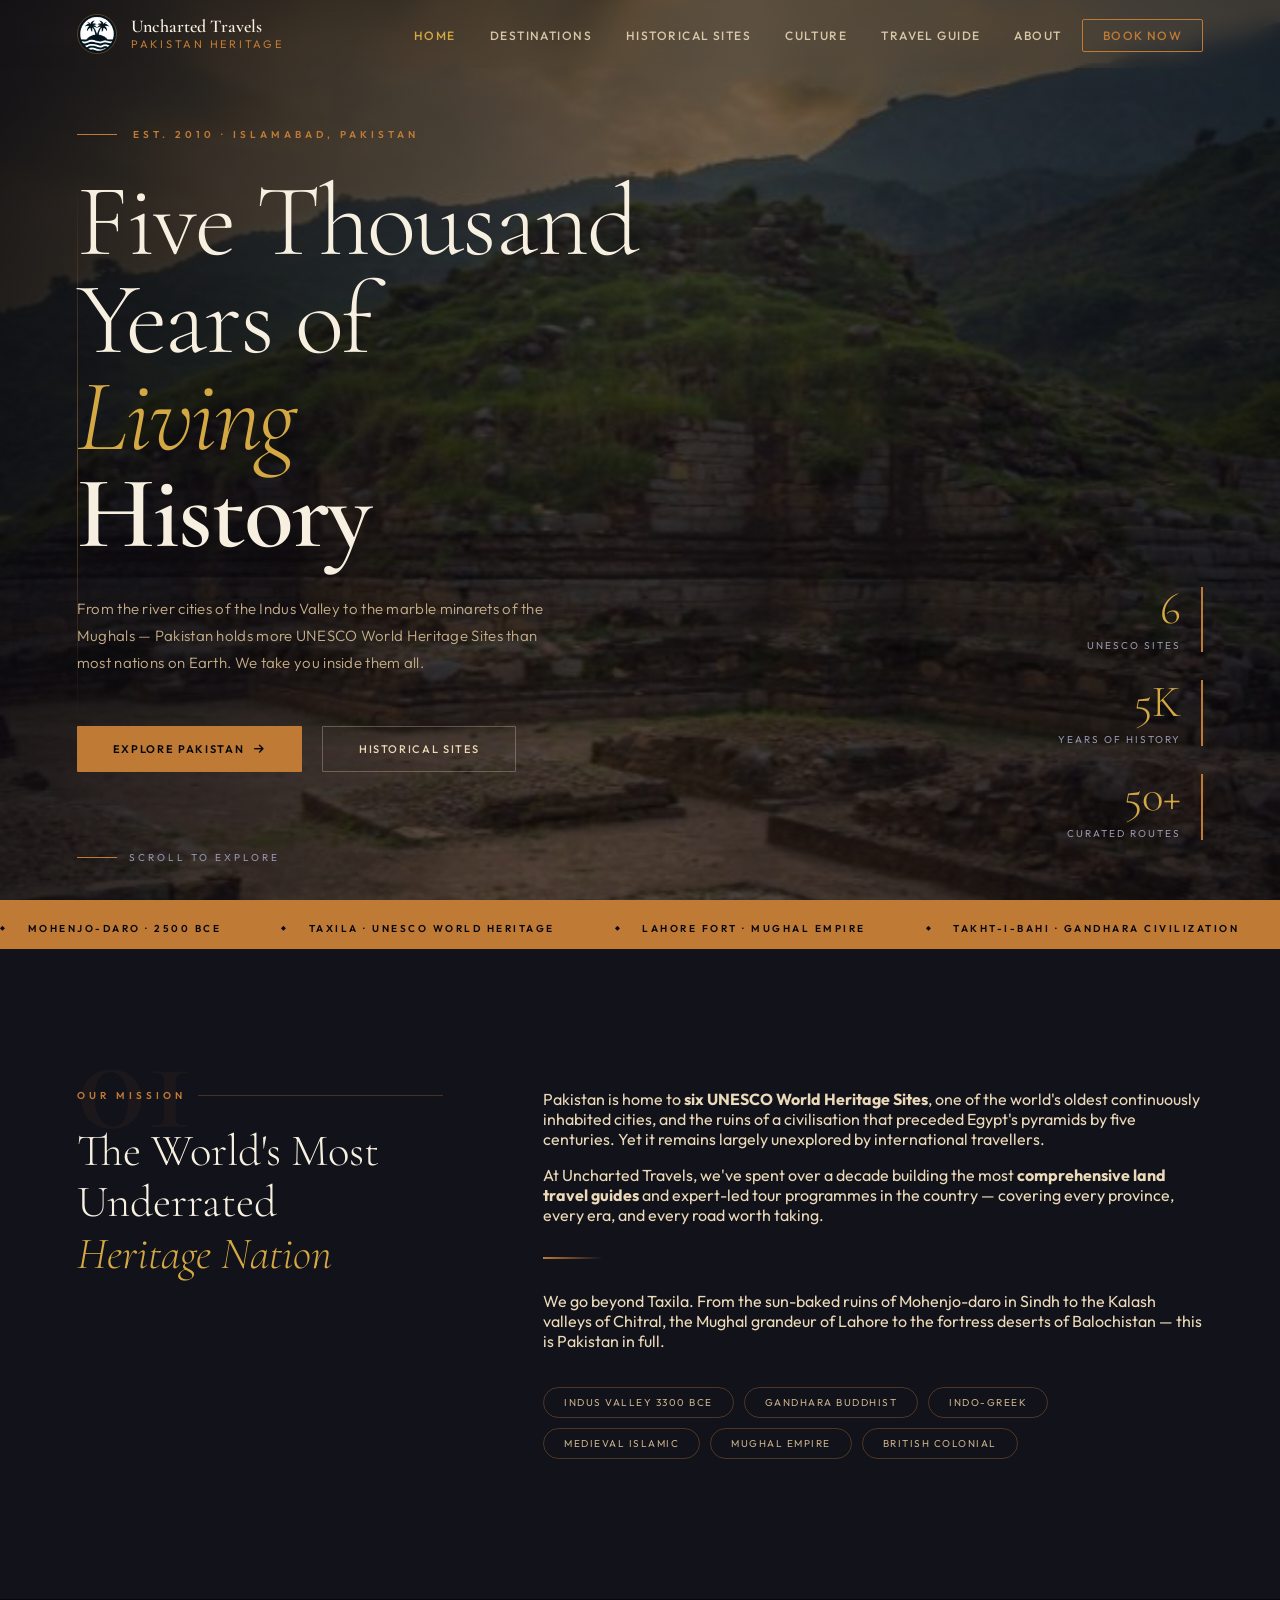
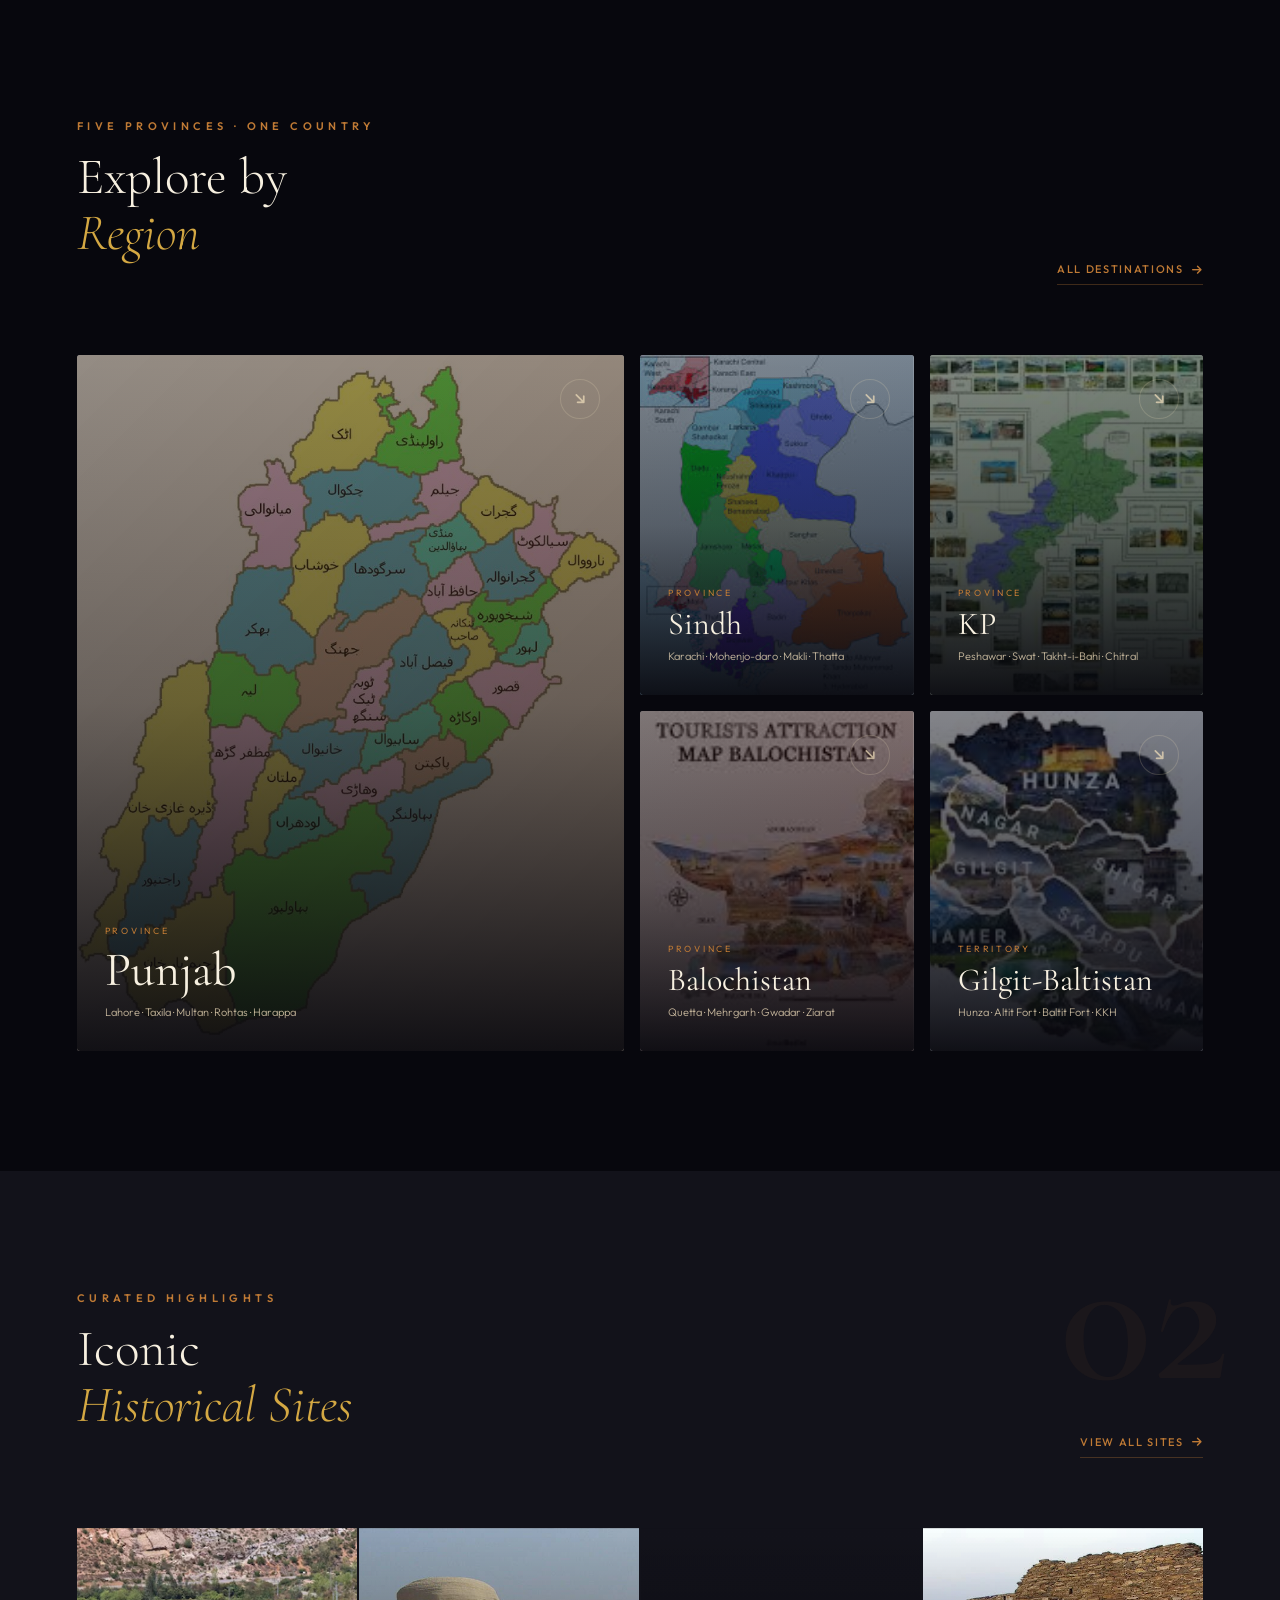
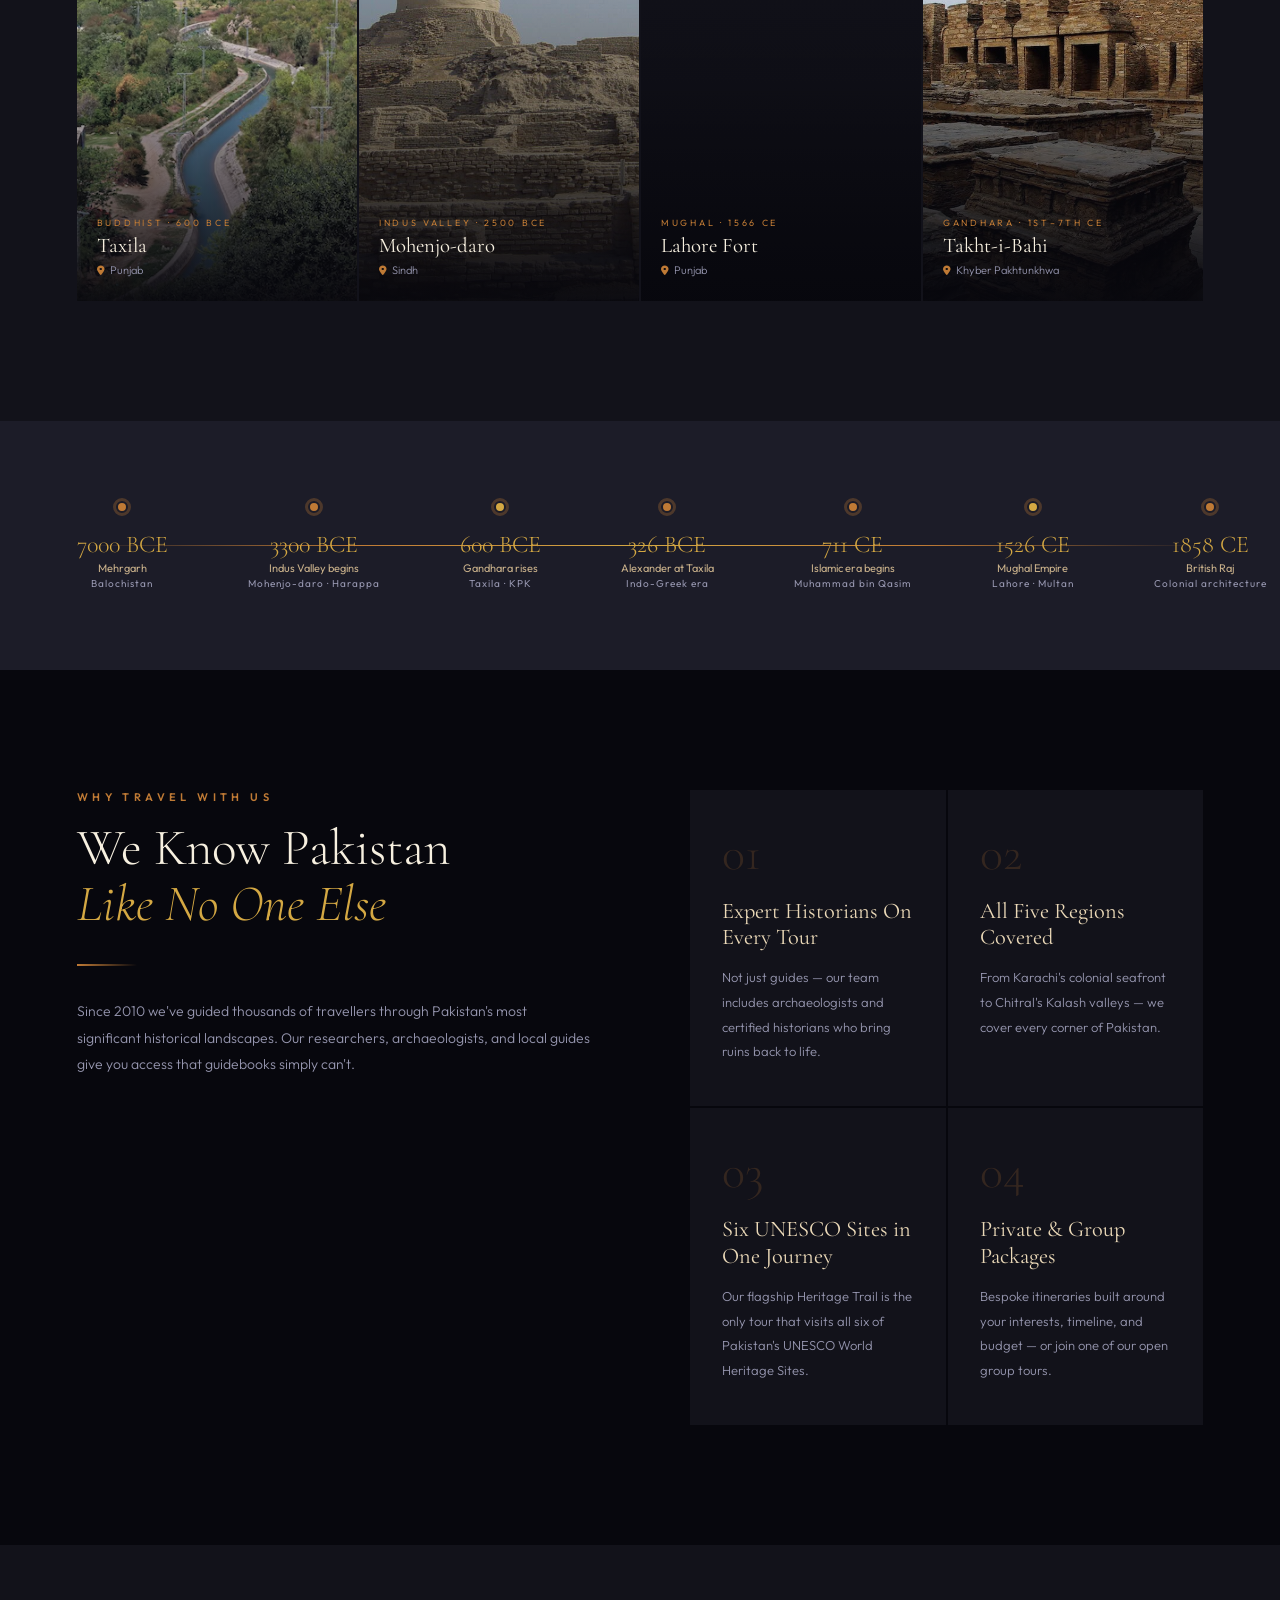
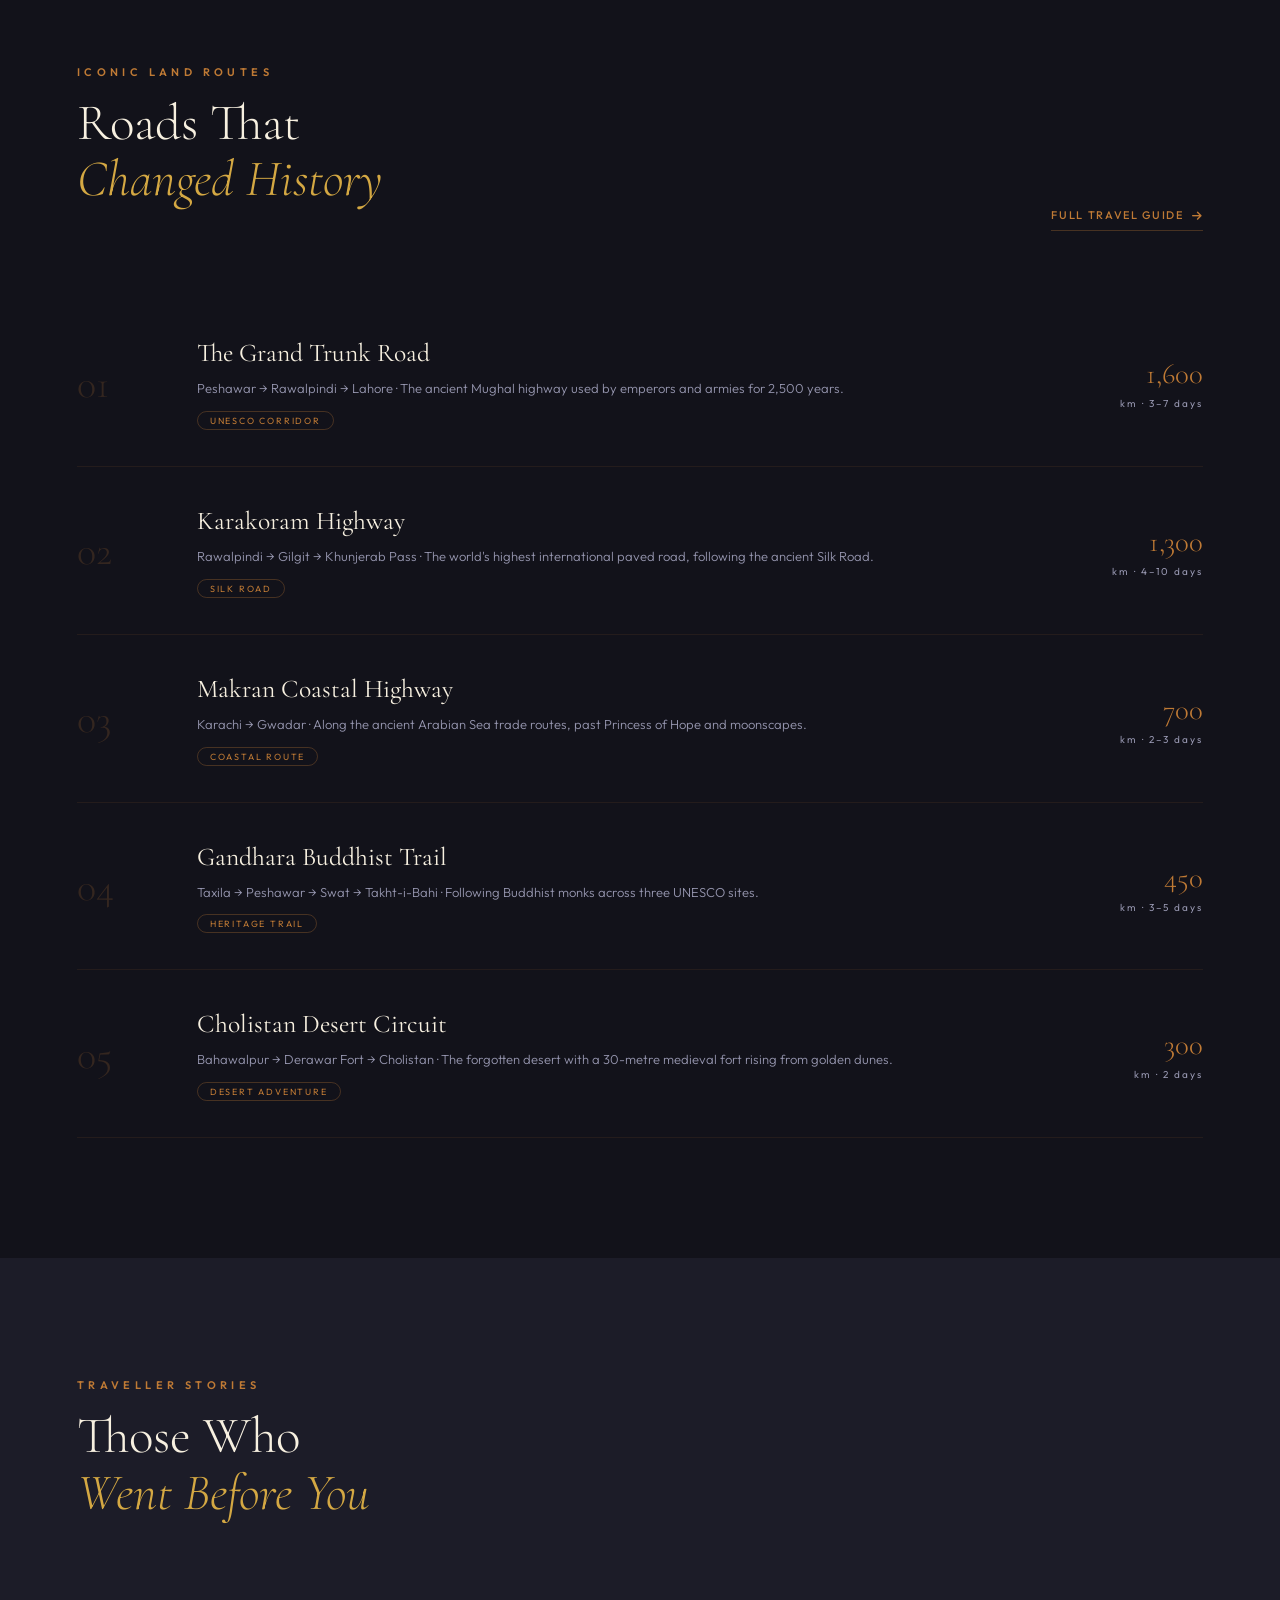
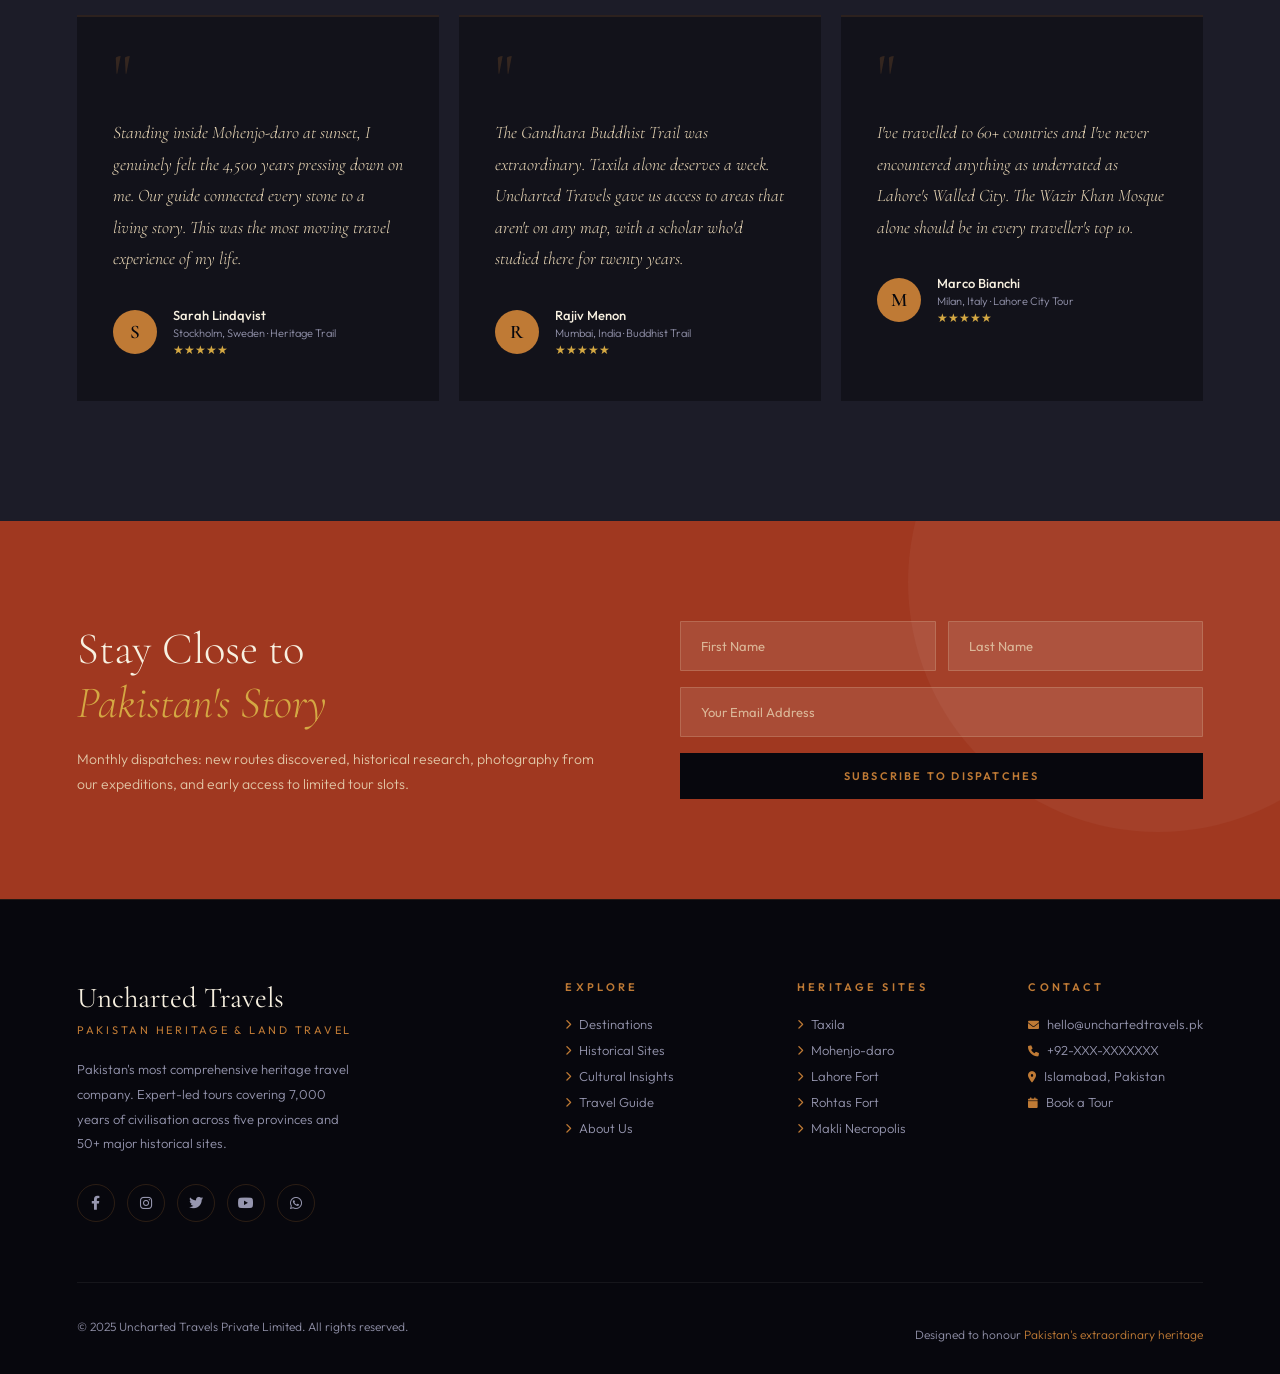
==== commit 8e67ed46: "Restructure: update pages, replace Taxila images with broader Pakistan heritage set" ====
--- a/index.html
+++ b/index.html
@@ -1,1830 +1,779 @@
-<!DOCTYPE html>
+<!doctype html>
 <html lang="en">
-<head>
-  <meta charset="UTF-8">
-  <meta name="viewport" content="width=device-width, initial-scale=1.0">
-  <meta name="description" content="Uncharted Travels — Pakistan's definitive land travel and heritage guide. Explore 5,000 years of history across five regions.">
-<<<<<<< HEAD
-  <title>Uncharted Travels — Pakistan Heritage & Land Travel</title>
-=======
-<<<<<<< HEAD
-  <title>Uncharted Travels - Pakistan Heritage & Land Travel</title>
-=======
-  <title>Uncharted Travels — Pakistan Heritage & Land Travel</title>
->>>>>>> origin/main
->>>>>>> ad815f7150377a53bf3e86abe1f89394d7d7b289
-  <link rel="icon" href="htmlpictures/favicon-32x32.png">
-  <link rel="preconnect" href="https://fonts.googleapis.com">
-  <link href="https://fonts.googleapis.com/css2?family=Cormorant+Garamond:ital,wght@0,300;0,400;0,600;1,300;1,400;1,600&family=Outfit:wght@200;300;400;500;600&display=swap" rel="stylesheet">
-  <link rel="stylesheet" href="https://cdnjs.cloudflare.com/ajax/libs/font-awesome/6.0.0/css/all.min.css">
-  <link rel="stylesheet" href="css/shared.css">
-  <link rel="stylesheet" href="css/index.css">
-<<<<<<< HEAD
-</head>
-<body data-page="index">
-  <a class="skip-link" href="#main-content">Skip to main content</a>
-
-=======
-  <style>
-    /* ═══════════════════════════════════════
-       DESIGN TOKENS
-    ═══════════════════════════════════════ */
-    :root {
-      --void:       #07070D;
-      --stone:      #12121A;
-      --deep:       #1C1C28;
-      --slate:      #252535;
-      --copper:     #BF7A35;
-      --gold:       #D4A843;
-      --rust:       #A03820;
-      --parchment:  #EBD9B8;
-      --cream:      #F7F0E0;
-      --sand:       #C8B08A;
-      --mist:       #9696AF;
-      --white:      #FAFAF5;
-      --font-serif: 'Cormorant Garamond', Georgia, serif;
-      --font-sans:  'Outfit', sans-serif;
-    }
-
-    *, *::before, *::after { margin: 0; padding: 0; box-sizing: border-box; }
-    html { scroll-behavior: smooth; }
-
-    body {
-      font-family: var(--font-sans);
-      background: var(--void);
-      color: var(--parchment);
-      overflow-x: hidden;
-    }
-
-    /* Grain texture overlay */
-    body::before {
-      content: '';
-      position: fixed;
-      inset: 0;
-      background-image: url("data:image/svg+xml,%3Csvg viewBox='0 0 256 256' xmlns='http://www.w3.org/2000/svg'%3E%3Cfilter id='noise'%3E%3CfeTurbulence type='fractalNoise' baseFrequency='0.9' numOctaves='4' stitchTiles='stitch'/%3E%3C/filter%3E%3Crect width='100%25' height='100%25' filter='url(%23noise)' opacity='0.04'/%3E%3C/svg%3E");
-      pointer-events: none;
-<<<<<<< HEAD
-      z-index: 200;
-      opacity: 0.2;
-=======
-      z-index: 9999;
-      opacity: 0.35;
->>>>>>> origin/main
-    }
-
-    /* ═══════════════════════════════════════
-       NAV
-    ═══════════════════════════════════════ */
-    nav {
-      position: fixed;
-      top: 0; left: 0; right: 0;
-      z-index: 500;
-      display: flex;
-      align-items: center;
-      justify-content: space-between;
-      padding: 20px 6%;
-      transition: all 0.5s ease;
-    }
-    nav.scrolled {
-      background: rgba(7,7,13,0.96);
-      padding: 14px 6%;
-      border-bottom: 1px solid rgba(191,122,53,0.2);
-      -webkit-backdrop-filter: blur(12px);
-      backdrop-filter: blur(12px);
-    }
-    .nav-brand {
-      display: flex;
-      align-items: center;
-      gap: 14px;
-      text-decoration: none;
-    }
-    .nav-brand img {
-      width: 42px; height: 42px;
-      border-radius: 50%;
-      object-fit: cover;
-      border: 1px solid rgba(191,122,53,0.5);
-    }
-    .nav-brand-text { display: flex; flex-direction: column; }
-    .nav-brand-text .name {
-      color: var(--cream);
-      font-family: var(--font-serif);
-      font-size: 18px;
-      font-weight: 600;
-      line-height: 1;
-      letter-spacing: 0.02em;
-    }
-    .nav-brand-text .sub {
-      color: var(--copper);
-      font-size: 9px;
-      letter-spacing: 0.25em;
-      text-transform: uppercase;
-      font-weight: 400;
-      margin-top: 2px;
-    }
-    .nav-links {
-      display: flex;
-      list-style: none;
-      gap: 6px;
-      align-items: center;
-    }
-    .nav-links li a {
-<<<<<<< HEAD
-      color: rgba(235,217,184,0.88);
-=======
-      color: rgba(235,217,184,0.7);
->>>>>>> origin/main
-      text-decoration: none;
-      font-size: 10.5px;
-      font-weight: 500;
-      letter-spacing: 0.12em;
-      text-transform: uppercase;
-      padding: 8px 14px;
-      border-radius: 2px;
-      transition: all 0.3s;
-      position: relative;
-    }
-    .nav-links li a:hover { color: var(--gold); }
-    .nav-links li a.active { color: var(--gold); }
-    .nav-links li a.btn-nav {
-      border: 1px solid var(--copper);
-      color: var(--copper);
-      padding: 8px 20px;
-    }
-    .nav-links li a.btn-nav:hover {
-      background: var(--copper);
-      color: var(--void);
-    }
-
-    /* ═══════════════════════════════════════
-       HERO
-    ═══════════════════════════════════════ */
-    .hero {
-      min-height: 100vh;
-      position: relative;
-      display: flex;
-      align-items: center;
-      overflow: hidden;
-    }
-    .hero-bg {
-      position: absolute;
-      inset: 0;
-      background-image:
-        linear-gradient(105deg, rgba(7,7,13,0.92) 0%, rgba(7,7,13,0.55) 50%, rgba(7,7,13,0.8) 100%),
-        url('htmlpictures/Taxila-City-History_2.jpg');
-      background-size: cover;
-      background-position: center 30%;
-    }
-    /* Decorative vertical line */
-    .hero::after {
-      content: '';
-      position: absolute;
-      left: 6%;
-      top: 20%;
-      bottom: 20%;
-      width: 1px;
-      background: linear-gradient(transparent, var(--copper), transparent);
-      opacity: 0.5;
-    }
-    .hero-content {
-      position: relative;
-      z-index: 2;
-      padding: 0 6%;
-      max-width: 780px;
-      animation: heroIn 1.4s ease both;
-    }
-    .hero-eyebrow {
-      display: flex;
-      align-items: center;
-      gap: 16px;
-      margin-bottom: 32px;
-    }
-    .hero-eyebrow span {
-      font-size: 9px;
-      font-weight: 600;
-      letter-spacing: 0.4em;
-      text-transform: uppercase;
-      color: var(--copper);
-    }
-    .hero-eyebrow::before {
-      content: '';
-      width: 40px;
-      height: 1px;
-      background: var(--copper);
-    }
-    .hero h1 {
-      font-family: var(--font-serif);
-      font-size: clamp(3.5rem, 8vw, 7.5rem);
-      font-weight: 300;
-      line-height: 0.95;
-      letter-spacing: -0.02em;
-      color: var(--cream);
-      margin-bottom: 32px;
-    }
-    .hero h1 em {
-      font-style: italic;
-      color: var(--gold);
-      font-weight: 300;
-    }
-    .hero h1 strong {
-      font-weight: 600;
-      display: block;
-    }
-    .hero-desc {
-      font-size: 15px;
-      font-weight: 300;
-      color: var(--sand);
-      line-height: 1.8;
-      max-width: 480px;
-      margin-bottom: 50px;
-      letter-spacing: 0.02em;
-    }
-    .hero-actions {
-      display: flex;
-      gap: 20px;
-      align-items: center;
-      flex-wrap: wrap;
-    }
-    .btn-primary {
-      display: inline-flex;
-      align-items: center;
-      gap: 10px;
-      padding: 16px 36px;
-      background: var(--copper);
-      color: var(--void);
-      font-family: var(--font-sans);
-      font-size: 11px;
-      font-weight: 600;
-      letter-spacing: 0.15em;
-      text-transform: uppercase;
-      text-decoration: none;
-      border-radius: 1px;
-      transition: all 0.4s ease;
-    }
-    .btn-primary:hover {
-      background: var(--gold);
-      transform: translateY(-2px);
-      box-shadow: 0 16px 40px rgba(191,122,53,0.3);
-    }
-    .btn-ghost {
-      display: inline-flex;
-      align-items: center;
-      gap: 10px;
-      padding: 15px 36px;
-      border: 1px solid rgba(235,217,184,0.3);
-      color: var(--parchment);
-      font-size: 11px;
-      font-weight: 500;
-      letter-spacing: 0.15em;
-      text-transform: uppercase;
-      text-decoration: none;
-      border-radius: 1px;
-      transition: all 0.4s;
-    }
-    .btn-ghost:hover {
-      border-color: var(--copper);
-      color: var(--copper);
-    }
-    /* Hero stats */
-    .hero-stats {
-      position: absolute;
-      bottom: 60px;
-      right: 6%;
-      display: flex;
-      flex-direction: column;
-      gap: 28px;
-      z-index: 2;
-    }
-    .stat-item {
-      text-align: right;
-      border-right: 2px solid var(--copper);
-      padding-right: 20px;
-    }
-    .stat-item .num {
-      font-family: var(--font-serif);
-      font-size: 2.8rem;
-      font-weight: 300;
-      color: var(--gold);
-      line-height: 1;
-    }
-    .stat-item .label {
-      font-size: 9px;
-      letter-spacing: 0.2em;
-      text-transform: uppercase;
-      color: var(--mist);
-      margin-top: 4px;
-    }
-    .hero-scroll {
-      position: absolute;
-      bottom: 36px;
-      left: 6%;
-      display: flex;
-      align-items: center;
-      gap: 12px;
-      color: var(--mist);
-      font-size: 9px;
-      letter-spacing: 0.3em;
-      text-transform: uppercase;
-      z-index: 2;
-      animation: scrollBounce 2.5s infinite;
-    }
-    .hero-scroll .line {
-      width: 40px;
-      height: 1px;
-      background: var(--copper);
-    }
-
-    /* ═══════════════════════════════════════
-       INTRO TICKER
-    ═══════════════════════════════════════ */
-    .ticker {
-      background: var(--copper);
-      padding: 14px 0;
-      overflow: hidden;
-      white-space: nowrap;
-    }
-    .ticker-inner {
-      display: inline-flex;
-      gap: 60px;
-      animation: ticker 30s linear infinite;
-    }
-    .ticker-item {
-      font-size: 10px;
-      font-weight: 600;
-      letter-spacing: 0.25em;
-      text-transform: uppercase;
-      color: var(--void);
-      display: flex;
-      align-items: center;
-      gap: 20px;
-    }
-    .ticker-item::before {
-      content: '◆';
-      font-size: 6px;
-    }
-
-    /* ═══════════════════════════════════════
-       MANIFESTO
-    ═══════════════════════════════════════ */
-    .manifesto {
-      padding: 140px 6%;
-      display: grid;
-      grid-template-columns: 1fr 1.8fr;
-      gap: 100px;
-      align-items: start;
-      background: var(--stone);
-      position: relative;
-    }
-    .manifesto::before {
-      content: '01';
-      position: absolute;
-      top: 60px;
-      left: 6%;
-      font-family: var(--font-serif);
-      font-size: 9rem;
-      font-weight: 600;
-      color: rgba(191,122,53,0.06);
-      line-height: 1;
-      pointer-events: none;
-    }
-    .manifesto-label {
-      font-size: 9px;
-      font-weight: 600;
-      letter-spacing: 0.4em;
-      text-transform: uppercase;
-      color: var(--copper);
-      margin-bottom: 24px;
-      display: flex;
-      align-items: center;
-      gap: 12px;
-    }
-    .manifesto-label::after {
-      content: '';
-      flex: 1;
-      height: 1px;
-      background: rgba(191,122,53,0.3);
-    }
-    .manifesto-title {
-      font-family: var(--font-serif);
-      font-size: clamp(2rem, 3.5vw, 3.2rem);
-      font-weight: 300;
-      line-height: 1.15;
-      color: var(--cream);
-    }
-    .manifesto-title em {
-      font-style: italic;
-      color: var(--gold);
-    }
-    .manifesto-right p {
-      font-size: 16px;
-      line-height: 2.0;
-      font-weight: 300;
-      color: var(--sand);
-      margin-bottom: 28px;
-    }
-    .manifesto-right p strong {
-      color: var(--parchment);
-      font-weight: 500;
-    }
-    .divider {
-      width: 60px;
-      height: 2px;
-      background: linear-gradient(90deg, var(--copper), transparent);
-      margin: 40px 0;
-    }
-    .era-chips {
-      display: flex;
-      flex-wrap: wrap;
-      gap: 10px;
-      margin-top: 36px;
-    }
-    .era-chip {
-      padding: 8px 20px;
-      border: 1px solid rgba(191,122,53,0.35);
-      color: var(--sand);
-      font-size: 10px;
-      letter-spacing: 0.15em;
-      text-transform: uppercase;
-      border-radius: 20px;
-      font-weight: 400;
-    }
-
-    /* ═══════════════════════════════════════
-       REGIONS GRID
-    ═══════════════════════════════════════ */
-    .regions {
-      padding: 120px 6%;
-      background: var(--void);
-    }
-    .section-header {
-      display: flex;
-      justify-content: space-between;
-      align-items: flex-end;
-      margin-bottom: 70px;
-    }
-    .section-label {
-      font-size: 9px;
-      font-weight: 600;
-      letter-spacing: 0.4em;
-      text-transform: uppercase;
-      color: var(--copper);
-      margin-bottom: 16px;
-    }
-    .section-title {
-      font-family: var(--font-serif);
-      font-size: clamp(2.2rem, 4vw, 3.6rem);
-      font-weight: 300;
-      line-height: 1.1;
-      color: var(--cream);
-    }
-    .section-title em { font-style: italic; color: var(--gold); }
-    .section-link {
-      color: var(--copper);
-      text-decoration: none;
-      font-size: 11px;
-      font-weight: 500;
-      letter-spacing: 0.15em;
-      text-transform: uppercase;
-      display: flex;
-      align-items: center;
-      gap: 8px;
-      padding-bottom: 8px;
-      border-bottom: 1px solid rgba(191,122,53,0.3);
-      transition: all 0.3s;
-      white-space: nowrap;
-    }
-    .section-link:hover { gap: 14px; color: var(--gold); }
-
-    .regions-grid {
-      display: grid;
-      grid-template-columns: 2fr 1fr 1fr;
-      grid-template-rows: 340px 340px;
-      gap: 16px;
-    }
-    .region-card {
-      position: relative;
-      overflow: hidden;
-      border-radius: 3px;
-      cursor: pointer;
-      text-decoration: none;
-    }
-    .region-card.tall { grid-row: span 2; }
-    .region-bg {
-      position: absolute;
-      inset: 0;
-      background-size: cover;
-      background-position: center;
-      transition: transform 0.8s ease;
-    }
-    .region-card:hover .region-bg { transform: scale(1.06); }
-    .region-card::after {
-      content: '';
-      position: absolute;
-      inset: 0;
-      background: linear-gradient(to top, rgba(7,7,13,0.92) 0%, rgba(7,7,13,0.3) 50%, transparent 100%);
-      transition: opacity 0.4s;
-    }
-    .region-card:hover::after { opacity: 0.85; }
-    .region-info {
-      position: absolute;
-      bottom: 0; left: 0; right: 0;
-      z-index: 2;
-      padding: 32px 28px;
-    }
-    .region-tag {
-      font-size: 8px;
-      letter-spacing: 0.3em;
-      text-transform: uppercase;
-      color: var(--copper);
-      display: block;
-      margin-bottom: 8px;
-    }
-    .region-name {
-      font-family: var(--font-serif);
-      font-size: 2rem;
-      font-weight: 400;
-      color: var(--cream);
-      line-height: 1.1;
-      margin-bottom: 8px;
-    }
-    .region-card.tall .region-name { font-size: 3rem; }
-    .region-count {
-      font-size: 11px;
-<<<<<<< HEAD
-      color: rgba(235,217,184,0.82);
-=======
-      color: rgba(235,217,184,0.5);
->>>>>>> origin/main
-      font-weight: 300;
-    }
-    .region-arrow {
-      position: absolute;
-      top: 24px; right: 24px;
-      z-index: 2;
-      width: 40px; height: 40px;
-      border: 1px solid rgba(235,217,184,0.2);
-      border-radius: 50%;
-      display: flex;
-      align-items: center;
-      justify-content: center;
-      color: rgba(235,217,184,0.75);
-      font-size: 14px;
-      transition: all 0.4s;
-      transform: rotate(45deg);
-    }
-    .region-card:hover .region-arrow {
-      border-color: var(--copper);
-      color: var(--copper);
-      background: rgba(191,122,53,0.1);
-    }
-
-    /* Region bg colours (CSS gradients as placeholders) */
-    .r-punjab { background-image: linear-gradient(135deg,rgba(42,26,10,0.5),rgba(74,44,16,0.6)), url('https://upload.wikimedia.org/wikipedia/commons/thumb/b/b5/Shah_Rukn_e_Alam_Multan.jpg/1280px-Shah_Rukn_e_Alam_Multan.jpg'); background-size:cover; background-position:center; }
-    .r-sindh  { background-image: linear-gradient(135deg,rgba(10,26,42,0.5),rgba(16,48,80,0.6)), url('https://upload.wikimedia.org/wikipedia/commons/thumb/8/8d/DerawarFort.jpg/1280px-DerawarFort.jpg'); background-size:cover; background-position:center; }
-    .r-kpk    { background: linear-gradient(135deg, #0A1A0A 0%, #1A3A1A 100%); }
-    .r-baloch { background: linear-gradient(135deg, #1A0A0A 0%, #3A1010 100%); }
-    .r-gb     { background: linear-gradient(135deg, #080A14 0%, #141E36 100%); }
-
-    /* ═══════════════════════════════════════
-       FEATURED SITES
-    ═══════════════════════════════════════ */
-    .featured-sites {
-      padding: 120px 6%;
-      background: var(--stone);
-      position: relative;
-      overflow: hidden;
-    }
-    .featured-sites::before {
-      content: '02';
-      position: absolute;
-      right: 4%;
-      top: 50px;
-      font-family: var(--font-serif);
-      font-size: 12rem;
-      font-weight: 600;
-      color: rgba(191,122,53,0.05);
-      line-height: 1;
-    }
-    .sites-scroll {
-      display: grid;
-      grid-template-columns: repeat(4, 1fr);
-      gap: 2px;
-      margin-top: 70px;
-    }
-    .site-card {
-      position: relative;
-      overflow: hidden;
-      aspect-ratio: 3/4;
-      cursor: pointer;
-      text-decoration: none;
-    }
-    .site-img {
-      position: absolute;
-      inset: 0;
-      background-size: cover;
-      background-position: center;
-      transition: transform 0.7s ease;
-    }
-    .site-card:hover .site-img { transform: scale(1.1); }
-    .site-card::before {
-      content: '';
-      position: absolute;
-      inset: 0;
-      background: linear-gradient(to top, rgba(7,7,13,0.95) 0%, rgba(7,7,13,0.2) 60%, transparent);
-      z-index: 1;
-    }
-    .site-card-body {
-      position: absolute;
-      bottom: 0; left: 0; right: 0;
-      z-index: 2;
-      padding: 24px 20px;
-    }
-    .site-era {
-      font-size: 8px;
-      letter-spacing: 0.3em;
-      text-transform: uppercase;
-      color: var(--copper);
-      display: block;
-      margin-bottom: 6px;
-    }
-    .site-name {
-      font-family: var(--font-serif);
-      font-size: 1.3rem;
-      font-weight: 400;
-      color: var(--cream);
-      line-height: 1.2;
-      margin-bottom: 4px;
-    }
-    .site-loc {
-      font-size: 11px;
-      color: var(--mist);
-      font-weight: 300;
-    }
-    .site-card:hover .site-card-body { transform: translateY(-6px); }
-    .site-card-body { transition: transform 0.4s; }
-
-    /* ═══════════════════════════════════════
-       TIMELINE STRIP
-    ═══════════════════════════════════════ */
-    .timeline-strip {
-      background: var(--deep);
-      padding: 80px 6%;
-      overflow-x: auto;
-      position: relative;
-    }
-    .timeline-strip::before {
-      content: '';
-      position: absolute;
-      left: 6%; right: 6%;
-      top: 50%;
-      height: 1px;
-      background: linear-gradient(90deg, transparent, var(--copper), var(--gold), var(--copper), transparent);
-    }
-    .timeline-inner {
-      display: flex;
-      gap: 80px;
-      min-width: max-content;
-      position: relative;
-    }
-    .t-item {
-      display: flex;
-      flex-direction: column;
-      align-items: center;
-      gap: 20px;
-      cursor: default;
-    }
-    .t-item:nth-child(odd) { flex-direction: column-reverse; }
-    .t-dot {
-      width: 12px; height: 12px;
-      border-radius: 50%;
-      background: var(--copper);
-      border: 2px solid var(--deep);
-      outline: 3px solid rgba(191,122,53,0.3);
-      position: relative;
-      z-index: 2;
-      flex-shrink: 0;
-    }
-    .t-item:nth-child(3) .t-dot, .t-item:nth-child(6) .t-dot { background: var(--gold); }
-    .t-text { text-align: center; max-width: 140px; }
-    .t-year {
-      font-family: var(--font-serif);
-      font-size: 1.5rem;
-      font-weight: 300;
-      color: var(--gold);
-      line-height: 1;
-    }
-    .t-name {
-      font-size: 11px;
-      color: var(--sand);
-      font-weight: 400;
-      margin-top: 4px;
-      line-height: 1.4;
-    }
-    .t-sub {
-      font-size: 9px;
-      color: var(--mist);
-      letter-spacing: 0.1em;
-    }
-
-    /* ═══════════════════════════════════════
-       WHY US
-    ═══════════════════════════════════════ */
-    .why-us {
-      padding: 120px 6%;
-      background: var(--void);
-      display: grid;
-      grid-template-columns: 1fr 1fr;
-      gap: 100px;
-      align-items: start;
-    }
-    .why-left {
-      position: relative;
-    }
-    .why-grid {
-      display: grid;
-      grid-template-columns: 1fr 1fr;
-      gap: 2px;
-    }
-    .why-item {
-      background: var(--stone);
-      padding: 40px 32px;
-      transition: all 0.4s;
-      border-bottom: 2px solid transparent;
-    }
-    .why-item:hover {
-      background: var(--deep);
-      border-bottom-color: var(--copper);
-    }
-    .why-num {
-      font-family: var(--font-serif);
-      font-size: 3rem;
-      font-weight: 300;
-      color: rgba(191,122,53,0.2);
-      line-height: 1;
-      margin-bottom: 20px;
-    }
-    .why-item h3 {
-      font-family: var(--font-serif);
-      font-size: 1.4rem;
-      font-weight: 400;
-      color: var(--parchment);
-      margin-bottom: 12px;
-      line-height: 1.2;
-    }
-    .why-item p {
-      font-size: 13px;
-      line-height: 1.9;
-      color: var(--mist);
-      font-weight: 300;
-    }
-
-    /* ═══════════════════════════════════════
-       ROUTES
-    ═══════════════════════════════════════ */
-    .routes {
-      padding: 120px 6%;
-      background: var(--stone);
-    }
-    .routes-list {
-      margin-top: 70px;
-      display: flex;
-      flex-direction: column;
-      gap: 2px;
-    }
-    .route-item {
-      display: grid;
-      grid-template-columns: 80px 1fr auto;
-      align-items: center;
-      gap: 40px;
-      padding: 36px 0;
-      border-bottom: 1px solid rgba(191,122,53,0.1);
-      cursor: default;
-      transition: all 0.3s;
-    }
-    .route-item:hover { padding-left: 20px; }
-    .route-num {
-      font-family: var(--font-serif);
-      font-size: 2.5rem;
-      font-weight: 300;
-      color: rgba(191,122,53,0.2);
-      line-height: 1;
-    }
-    .route-info h3 {
-      font-family: var(--font-serif);
-      font-size: 1.6rem;
-      font-weight: 400;
-      color: var(--cream);
-      margin-bottom: 6px;
-    }
-    .route-info p {
-      font-size: 13px;
-      color: var(--mist);
-      font-weight: 300;
-      line-height: 1.6;
-    }
-    .route-meta {
-      text-align: right;
-    }
-    .route-meta .dist {
-      font-family: var(--font-serif);
-      font-size: 1.8rem;
-      font-weight: 300;
-      color: var(--copper);
-      display: block;
-    }
-    .route-meta .unit {
-      font-size: 9px;
-      letter-spacing: 0.2em;
-      color: var(--mist);
-    }
-    .route-tag {
-      display: inline-block;
-      padding: 3px 12px;
-      border: 1px solid rgba(191,122,53,0.3);
-      color: var(--copper);
-      font-size: 8px;
-      letter-spacing: 0.2em;
-      text-transform: uppercase;
-      border-radius: 20px;
-      margin-top: 8px;
-    }
-
-    /* ═══════════════════════════════════════
-       TESTIMONIALS
-    ═══════════════════════════════════════ */
-    .testimonials {
-      padding: 120px 6%;
-      background: var(--deep);
-    }
-    .testimonials-grid {
-      display: grid;
-      grid-template-columns: 1fr 1fr 1fr;
-      gap: 20px;
-      margin-top: 70px;
-    }
-    .testi-card {
-      background: var(--stone);
-      padding: 44px 36px;
-      border-top: 2px solid rgba(191,122,53,0.15);
-      transition: all 0.4s;
-    }
-    .testi-card:hover {
-      border-top-color: var(--copper);
-      transform: translateY(-4px);
-    }
-    .testi-quote {
-      font-family: var(--font-serif);
-      font-size: 4rem;
-      color: rgba(191,122,53,0.2);
-      line-height: 0.5;
-      margin-bottom: 24px;
-    }
-    .testi-text {
-      font-family: var(--font-serif);
-      font-size: 1.1rem;
-      font-style: italic;
-      line-height: 1.8;
-      color: var(--parchment);
-      margin-bottom: 32px;
-      font-weight: 300;
-    }
-    .testi-author {
-      display: flex;
-      align-items: center;
-      gap: 16px;
-    }
-    .testi-avatar {
-      width: 44px; height: 44px;
-      border-radius: 50%;
-      background: var(--copper);
-      display: flex;
-      align-items: center;
-      justify-content: center;
-      font-family: var(--font-serif);
-      font-size: 1.2rem;
-      color: var(--void);
-      font-weight: 600;
-      flex-shrink: 0;
-    }
-    .testi-name {
-      font-size: 13px;
-      font-weight: 500;
-      color: var(--cream);
-    }
-    .testi-origin {
-      font-size: 11px;
-      color: var(--mist);
-      font-weight: 300;
-    }
-    .stars { color: var(--gold); font-size: 12px; margin-top: 2px; }
-
-    /* ═══════════════════════════════════════
-       NEWSLETTER
-    ═══════════════════════════════════════ */
-    .newsletter {
-      background: var(--rust);
-      padding: 100px 6%;
-      display: grid;
-      grid-template-columns: 1fr 1fr;
-      gap: 80px;
-      align-items: center;
-      position: relative;
-      overflow: hidden;
-    }
-    .newsletter::before {
-      content: '';
-      position: absolute;
-      top: -50%;
-      right: -10%;
-      width: 500px; height: 500px;
-      border-radius: 50%;
-      background: rgba(255,255,255,0.04);
-    }
-    .newsletter h2 {
-      font-family: var(--font-serif);
-      font-size: clamp(2rem, 3.5vw, 3rem);
-      font-weight: 300;
-      color: var(--cream);
-      line-height: 1.2;
-    }
-    .newsletter h2 em {
-      font-style: italic;
-      color: var(--gold);
-    }
-    .newsletter p {
-      font-size: 14px;
-<<<<<<< HEAD
-      color: rgba(235,217,184,0.88);
-=======
-      color: rgba(235,217,184,0.7);
->>>>>>> origin/main
-      font-weight: 300;
-      margin-top: 16px;
-      line-height: 1.8;
-    }
-    .newsletter-form {
-      display: flex;
-      flex-direction: column;
-      gap: 16px;
-    }
-    .nl-row { display: grid; grid-template-columns: 1fr 1fr; gap: 12px; }
-    .newsletter-form input {
-      width: 100%;
-      padding: 16px 20px;
-      background: rgba(255,255,255,0.1);
-      border: 1px solid rgba(235,217,184,0.2);
-      color: var(--cream);
-      font-family: var(--font-sans);
-      font-size: 13px;
-      outline: none;
-      border-radius: 1px;
-      transition: border-color 0.3s;
-    }
-    .newsletter-form input::placeholder { color: rgba(235,217,184,0.75); }
-    .newsletter-form input:focus { border-color: rgba(235,217,184,0.6); }
-    .newsletter-form button {
-      padding: 16px;
-      background: var(--void);
-      color: var(--copper);
-      border: none;
-      font-family: var(--font-sans);
-      font-size: 11px;
-      font-weight: 600;
-      letter-spacing: 0.2em;
-      text-transform: uppercase;
-      cursor: pointer;
-      transition: all 0.3s;
-    }
-    .newsletter-form button:hover {
-      background: var(--gold);
-      color: var(--void);
-    }
-
-    /* ═══════════════════════════════════════
-       FOOTER
-    ═══════════════════════════════════════ */
-    footer {
-      background: var(--void);
-      padding: 80px 6% 32px;
-      border-top: 1px solid rgba(191,122,53,0.15);
-    }
-    .footer-top {
-      display: grid;
-      grid-template-columns: 2.5fr 1fr 1fr 1fr;
-      gap: 60px;
-      margin-bottom: 60px;
-    }
-    .footer-brand-col h3 {
-      font-family: var(--font-serif);
-      font-size: 1.8rem;
-      font-weight: 400;
-      color: var(--cream);
-      margin-bottom: 8px;
-    }
-    .footer-brand-col .tagline {
-      font-size: 10px;
-      letter-spacing: 0.25em;
-      text-transform: uppercase;
-      color: var(--copper);
-      margin-bottom: 20px;
-    }
-    .footer-brand-col p {
-      font-size: 13px;
-      line-height: 1.9;
-      color: var(--mist);
-      font-weight: 300;
-      max-width: 280px;
-    }
-    .footer-socials {
-      display: flex;
-      gap: 12px;
-      margin-top: 28px;
-    }
-    .footer-socials a {
-      width: 38px; height: 38px;
-      border: 1px solid rgba(191,122,53,0.2);
-      border-radius: 50%;
-      display: flex;
-      align-items: center;
-      justify-content: center;
-      color: var(--mist);
-      font-size: 14px;
-      text-decoration: none;
-      transition: all 0.3s;
-    }
-    .footer-socials a:hover {
-      border-color: var(--copper);
-      color: var(--copper);
-      transform: translateY(-3px);
-    }
-    .footer-col h4 {
-      font-size: 9px;
-      font-weight: 600;
-      letter-spacing: 0.3em;
-      text-transform: uppercase;
-      color: var(--copper);
-      margin-bottom: 24px;
-    }
-    .footer-col ul {
-      list-style: none;
-    }
-    .footer-col ul li {
-      margin-bottom: 10px;
-    }
-    .footer-col ul li a {
-      color: var(--mist);
-      text-decoration: none;
-      font-size: 13px;
-      font-weight: 300;
-      transition: color 0.3s;
-      display: flex;
-      align-items: center;
-      gap: 8px;
-    }
-    .footer-col ul li a:hover { color: var(--gold); }
-    .footer-bottom {
-      border-top: 1px solid rgba(255,255,255,0.06);
-      padding-top: 28px;
-      display: flex;
-      justify-content: space-between;
-      align-items: center;
-    }
-    .footer-bottom p {
-      font-size: 11px;
-<<<<<<< HEAD
-      color: rgba(160,160,185,0.9);
-=======
-      color: rgba(122,122,144,0.6);
->>>>>>> origin/main
-      font-weight: 300;
-    }
-    .footer-bottom a { color: var(--copper); text-decoration: none; }
-
-    /* ═══════════════════════════════════════
-       ANIMATIONS
-    ═══════════════════════════════════════ */
-    @keyframes heroIn {
-      from { opacity: 0; transform: translateY(40px); }
-      to   { opacity: 1; transform: translateY(0); }
-    }
-    @keyframes ticker {
-      from { transform: translateX(0); }
-      to   { transform: translateX(-50%); }
-    }
-    @keyframes scrollBounce {
-      0%, 100% { transform: translateY(0); }
-      50%       { transform: translateY(8px); }
-    }
-    .reveal {
-      opacity: 0;
-      transform: translateY(32px);
-      transition: opacity 0.8s ease, transform 0.8s ease;
-    }
-    .reveal.visible {
-      opacity: 1;
-      transform: translateY(0);
-    }
-    .reveal-delay-1 { transition-delay: 0.1s; }
-    .reveal-delay-2 { transition-delay: 0.2s; }
-    .reveal-delay-3 { transition-delay: 0.3s; }
-
-    /* ═══════════════════════════════════════
-       RESPONSIVE
-    ═══════════════════════════════════════ */
-    @media (max-width: 1100px) {
-      .regions-grid { grid-template-columns: 1fr 1fr; grid-template-rows: auto; }
-      .region-card.tall { grid-row: span 1; }
-      .sites-scroll { grid-template-columns: 1fr 1fr; }
-      .footer-top { grid-template-columns: 1fr 1fr; }
-    }
-<<<<<<< HEAD
-    @media (max-width: 768px) {
-=======
-    @media (max-width: 800px) {
->>>>>>> origin/main
-      .nav-links { display: none; }
-      .hero-stats { display: none; }
-      .manifesto { grid-template-columns: 1fr; gap: 40px; }
-      .why-us { grid-template-columns: 1fr; gap: 40px; }
-      .newsletter { grid-template-columns: 1fr; gap: 40px; }
-      .testimonials-grid { grid-template-columns: 1fr; }
-      .regions-grid { grid-template-columns: 1fr; }
-      .sites-scroll { grid-template-columns: 1fr 1fr; }
-      .footer-top { grid-template-columns: 1fr 1fr; }
-      .why-grid { grid-template-columns: 1fr; }
-    }
-<<<<<<< HEAD
-    @media (max-width: 480px) {
-=======
-    @media (max-width: 500px) {
->>>>>>> origin/main
-      .sites-scroll { grid-template-columns: 1fr; }
-      .footer-top { grid-template-columns: 1fr; }
-      .footer-bottom { flex-direction: column; gap: 12px; text-align: center; }
-      .nl-row { grid-template-columns: 1fr; }
-    }
-
-    /* ── A11Y: skip link & focus ── */
-    .sr-only{position:absolute;width:1px;height:1px;padding:0;margin:-1px;overflow:hidden;clip:rect(0,0,0,0);white-space:nowrap;border:0;}
-
-    .skip-link{position:absolute;top:-100px;left:12px;z-index:9999;padding:10px 20px;
-      background:var(--copper,#BF7A35);color:var(--void,#07070D);font-size:14px;
-      font-weight:600;border-radius:2px;text-decoration:none;transition:top .2s;}
-    .skip-link:focus{top:12px;}
-    *:focus-visible{outline:2px solid var(--copper,#BF7A35);outline-offset:3px;border-radius:2px;}
-  </style>
-</head>
-<body>
-  <a class="skip-link" href="#main-content">Skip to main content</a>
-
-  <!-- NAV -->
->>>>>>> ad815f7150377a53bf3e86abe1f89394d7d7b289
-  <nav aria-label="Main navigation" id="mainNav">
-    <a href="index.html" class="nav-brand">
-      <img src="htmlpictures/Logo1.png" alt="Uncharted Travels logo">
-      <div class="nav-brand-text">
-        <span class="name">Uncharted Travels</span>
-        <span class="sub">Pakistan Heritage</span>
+  <head>
+    <meta charset="UTF-8" />
+    <meta name="viewport" content="width=device-width, initial-scale=1.0" />
+    <meta
+      name="description"
+      content="Uncharted Travels — Pakistan's definitive land travel and heritage guide. Explore 5,000 years of history across five regions."
+    />
+    <title>Uncharted Travels — Pakistan Heritage & Land Travel</title>
+    <link rel="icon" href="htmlpictures/favicon-32x32.png" />
+    <link rel="preconnect" href="https://fonts.googleapis.com" />
+    <link href="https://fonts.googleapis.com/css2?family=Cormorant+Garamond:ital,wght@0,300;0,400;0,600;1,300;1,400;1,600&family=Outfit:wght@200;300;400;500;600&display=swap"
+    rel="stylesheet"
+    />
+    <link
+      rel="stylesheet"
+      href="https://cdnjs.cloudflare.com/ajax/libs/font-awesome/6.0.0/css/all.min.css"
+    />
+    <link rel="stylesheet" href="css/shared.css" />
+    <link rel="stylesheet" href="css/index.css" />
+  </head>
+  <body data-page="index">
+    <a class="skip-link" href="#main-content">Skip to main content</a>
+
+    <nav aria-label="Main navigation" id="mainNav">
+      <a href="index.html" class="nav-brand">
+        <img src="htmlpictures/Logo1.png" alt="Uncharted Travels logo" />
+        <div class="nav-brand-text">
+          <span class="name">Uncharted Travels</span>
+          <span class="sub">Pakistan Heritage</span>
+        </div>
+      </a>
+      <ul class="nav-links" id="navLinks">
+        <li><a href="index.html" class="active">Home</a></li>
+        <li><a href="destinations.html">Destinations</a></li>
+        <li><a href="historical-sites.html">Historical Sites</a></li>
+        <li><a href="cultural-insights.html">Culture</a></li>
+        <li><a href="travel-guide.html">Travel Guide</a></li>
+        <li><a href="about.html">About</a></li>
+        <li><a href="contact.html" class="btn-nav">Book Now</a></li>
+      </ul>
+      <button
+        id="hamburger"
+        aria-label="Open navigation menu"
+        aria-controls="navLinks"
+        aria-expanded="false"
+      >
+        <i class="fas fa-bars" aria-hidden="true"></i>
+      </button>
+    </nav>
+
+    <main id="main-content">
+      <!-- HERO -->
+      <section class="hero">
+        <div class="hero-bg"></div>
+        <div class="hero-content">
+          <div class="hero-eyebrow">
+            <span>Est. 2010 · Islamabad, Pakistan</span>
+          </div>
+          <h1>
+            Five Thousand<br />Years of<br /><em>Living</em>
+            <strong>History</strong>
+          </h1>
+          <p class="hero-desc">
+            From the river cities of the Indus Valley to the marble minarets of
+            the Mughals — Pakistan holds more UNESCO World Heritage Sites than
+            most nations on Earth. We take you inside them all.
+          </p>
+          <div class="hero-actions">
+            <a href="destinations.html" class="btn-primary"
+              >Explore Pakistan
+              <i class="fas fa-arrow-right" aria-hidden="true"></i
+            ></a>
+            <a href="historical-sites.html" class="btn-ghost"
+              >Historical Sites</a
+            >
+          </div>
+        </div>
+        <div class="hero-stats" aria-hidden="true">
+          <div class="stat-item">
+            <div class="num">6</div>
+            <div class="label">UNESCO Sites</div>
+          </div>
+          <div class="stat-item">
+            <div class="num">5K</div>
+            <div class="label">Years of History</div>
+          </div>
+          <div class="stat-item">
+            <div class="num">50+</div>
+            <div class="label">Curated Routes</div>
+          </div>
+        </div>
+        <div class="hero-scroll" aria-hidden="true">
+          <div class="line"></div>
+          <span>Scroll to Explore</span>
+        </div>
+      </section>
+
+      <!-- TICKER -->
+      <div class="ticker" aria-hidden="true">
+        <div class="ticker-inner">
+          <span class="ticker-item">Mohenjo-daro · 2500 BCE</span>
+          <span class="ticker-item">Taxila · UNESCO World Heritage</span>
+          <span class="ticker-item">Lahore Fort · Mughal Empire</span>
+          <span class="ticker-item">Takht-i-Bahi · Gandhara Civilization</span>
+          <span class="ticker-item">Rohtas Fort · 1541 CE</span>
+          <span class="ticker-item">Makli Necropolis · Thatta</span>
+          <span class="ticker-item">Ranikot Fort · World's Largest Fort</span>
+          <span class="ticker-item">Mehrgarh · 7000 BCE</span>
+          <span class="ticker-item">Mohenjo-daro · 2500 BCE</span>
+          <span class="ticker-item">Taxila · UNESCO World Heritage</span>
+          <span class="ticker-item">Lahore Fort · Mughal Empire</span>
+          <span class="ticker-item">Takht-i-Bahi · Gandhara Civilization</span>
+          <span class="ticker-item">Rohtas Fort · 1541 CE</span>
+          <span class="ticker-item">Makli Necropolis · Thatta</span>
+          <span class="ticker-item">Ranikot Fort · World's Largest Fort</span>
+          <span class="ticker-item">Mehrgarh · 7000 BCE</span>
+        </div>
       </div>
-    </a>
-    <ul class="nav-links" id="navLinks">
-      <li><a href="index.html" class="active">Home</a></li>
-      <li><a href="destinations.html">Destinations</a></li>
-      <li><a href="historical-sites.html">Historical Sites</a></li>
-      <li><a href="cultural-insights.html">Culture</a></li>
-      <li><a href="travel-guide.html">Travel Guide</a></li>
-      <li><a href="about.html">About</a></li>
-      <li><a href="contact.html" class="btn-nav">Book Now</a></li>
-    </ul>
-    <button id="hamburger" aria-label="Open navigation menu" aria-controls="navLinks" aria-expanded="false">
-      <i class="fas fa-bars" aria-hidden="true"></i>
+
+      <!-- MANIFESTO -->
+      <section class="manifesto reveal">
+        <div>
+          <p class="manifesto-label">Our Mission</p>
+          <h2 class="manifesto-title">
+            The World's Most<br />Underrated<br /><em>Heritage Nation</em>
+          </h2>
+        </div>
+        <div class="reveal reveal-delay-1">
+          <p>
+            Pakistan is home to
+            <strong>six UNESCO World Heritage Sites</strong>, one of the world's
+            oldest continuously inhabited cities, and the ruins of a
+            civilisation that preceded Egypt's pyramids by five centuries. Yet
+            it remains largely unexplored by international travellers.
+          </p>
+          <p>
+            At Uncharted Travels, we've spent over a decade building the most
+            <strong>comprehensive land travel guides</strong> and expert-led
+            tour programmes in the country — covering every province, every era,
+            and every road worth taking.
+          </p>
+          <div class="divider"></div>
+          <p>
+            We go beyond Taxila. From the sun-baked ruins of Mohenjo-daro in
+            Sindh to the Kalash valleys of Chitral, the Mughal grandeur of
+            Lahore to the fortress deserts of Balochistan — this is Pakistan in
+            full.
+          </p>
+          <div class="era-chips">
+            <span class="era-chip">Indus Valley 3300 BCE</span>
+            <span class="era-chip">Gandhara Buddhist</span>
+            <span class="era-chip">Indo-Greek</span>
+            <span class="era-chip">Medieval Islamic</span>
+            <span class="era-chip">Mughal Empire</span>
+            <span class="era-chip">British Colonial</span>
+          </div>
+        </div>
+      </section>
+
+      <!-- REGIONS -->
+      <section class="regions">
+        <div class="section-header reveal">
+          <div>
+            <p class="section-label">Five Provinces · One Country</p>
+            <h2 class="section-title">Explore by<br /><em>Region</em></h2>
+          </div>
+          <a href="destinations.html" class="section-link"
+            >All Destinations
+            <i class="fas fa-arrow-right" aria-hidden="true"></i
+          ></a>
+        </div>
+        <div class="regions-grid reveal">
+          <a href="destinations.html#punjab" class="region-card tall">
+            <div class="region-bg r-punjab"></div>
+            <span class="region-arrow" aria-hidden="true"
+              ><i class="fas fa-arrow-right"></i
+            ></span>
+            <div class="region-info">
+              <span class="region-tag">Province</span>
+              <div class="region-name">Punjab</div>
+              <div class="region-count">
+                Lahore · Taxila · Multan · Rohtas · Harappa
+              </div>
+            </div>
+          </a>
+          <a href="destinations.html#sindh" class="region-card">
+            <div class="region-bg r-sindh"></div>
+            <span class="region-arrow" aria-hidden="true"
+              ><i class="fas fa-arrow-right"></i
+            ></span>
+            <div class="region-info">
+              <span class="region-tag">Province</span>
+              <div class="region-name">Sindh</div>
+              <div class="region-count">
+                Karachi · Mohenjo-daro · Makli · Thatta
+              </div>
+            </div>
+          </a>
+          <a href="destinations.html#kpk" class="region-card">
+            <div class="region-bg r-kpk"></div>
+            <span class="region-arrow" aria-hidden="true"
+              ><i class="fas fa-arrow-right"></i
+            ></span>
+            <div class="region-info">
+              <span class="region-tag">Province</span>
+              <div class="region-name">KP</div>
+              <div class="region-count">
+                Peshawar · Swat · Takht-i-Bahi · Chitral
+              </div>
+            </div>
+          </a>
+          <a href="destinations.html#balochistan" class="region-card">
+            <div class="region-bg r-baloch"></div>
+            <span class="region-arrow" aria-hidden="true"
+              ><i class="fas fa-arrow-right"></i
+            ></span>
+            <div class="region-info">
+              <span class="region-tag">Province</span>
+              <div class="region-name">Balochistan</div>
+              <div class="region-count">
+                Quetta · Mehrgarh · Gwadar · Ziarat
+              </div>
+            </div>
+          </a>
+          <a href="destinations.html#gb" class="region-card">
+            <div class="region-bg r-gb"></div>
+            <span class="region-arrow" aria-hidden="true"
+              ><i class="fas fa-arrow-right"></i
+            ></span>
+            <div class="region-info">
+              <span class="region-tag">Territory</span>
+              <div class="region-name">Gilgit-Baltistan</div>
+              <div class="region-count">
+                Hunza · Altit Fort · Baltit Fort · KKH
+              </div>
+            </div>
+          </a>
+        </div>
+      </section>
+
+      <!-- FEATURED SITES -->
+      <section class="featured-sites">
+        <div class="section-header reveal">
+          <div>
+            <p class="section-label">Curated Highlights</p>
+            <h2 class="section-title">Iconic<br /><em>Historical Sites</em></h2>
+          </div>
+          <a href="historical-sites.html" class="section-link"
+            >View All Sites <i class="fas fa-arrow-right" aria-hidden="true"></i
+          ></a>
+        </div>
+        <div class="sites-scroll reveal">
+          <a href="historical-sites.html#taxila" class="site-card">
+            <div class="site-img bg-site-taxila"></div>
+            <div class="site-card-body">
+              <span class="site-era">Buddhist · 600 BCE</span>
+              <div class="site-name">Taxila</div>
+              <div class="site-loc">
+                <i class="fas fa-map-marker-alt pin-icon" aria-hidden="true"></i
+                >Punjab
+              </div>
+            </div>
+          </a>
+          <a href="historical-sites.html#mohenjo" class="site-card">
+            <div class="site-img bg-site-mohenjo"></div>
+            <div class="site-card-body">
+              <span class="site-era">Indus Valley · 2500 BCE</span>
+              <div class="site-name">Mohenjo-daro</div>
+              <div class="site-loc">
+                <i class="fas fa-map-marker-alt pin-icon" aria-hidden="true"></i
+                >Sindh
+              </div>
+            </div>
+          </a>
+          <a href="historical-sites.html#lahore" class="site-card">
+            <div class="site-img bg-site-lahore"></div>
+            <div class="site-card-body">
+              <span class="site-era">Mughal · 1566 CE</span>
+              <div class="site-name">Lahore Fort</div>
+              <div class="site-loc">
+                <i class="fas fa-map-marker-alt pin-icon" aria-hidden="true"></i
+                >Punjab
+              </div>
+            </div>
+          </a>
+          <a href="historical-sites.html#takht" class="site-card">
+            <div class="site-img bg-site-takht"></div>
+            <div class="site-card-body">
+              <span class="site-era">Gandhara · 1st–7th CE</span>
+              <div class="site-name">Takht-i-Bahi</div>
+              <div class="site-loc">
+                <i class="fas fa-map-marker-alt pin-icon" aria-hidden="true"></i
+                >Khyber Pakhtunkhwa
+              </div>
+            </div>
+          </a>
+        </div>
+      </section>
+
+      <!-- TIMELINE -->
+      <section class="timeline-strip" aria-label="Pakistan historical timeline">
+        <div class="timeline-inner">
+          <div class="t-item">
+            <div class="t-text">
+              <div class="t-year">7000 BCE</div>
+              <div class="t-name">Mehrgarh</div>
+              <div class="t-sub">Balochistan</div>
+            </div>
+            <div class="t-dot"></div>
+          </div>
+          <div class="t-item">
+            <div class="t-dot"></div>
+            <div class="t-text">
+              <div class="t-year">3300 BCE</div>
+              <div class="t-name">Indus Valley begins</div>
+              <div class="t-sub">Mohenjo-daro · Harappa</div>
+            </div>
+          </div>
+          <div class="t-item">
+            <div class="t-text">
+              <div class="t-year">600 BCE</div>
+              <div class="t-name">Gandhara rises</div>
+              <div class="t-sub">Taxila · KPK</div>
+            </div>
+            <div class="t-dot"></div>
+          </div>
+          <div class="t-item">
+            <div class="t-dot"></div>
+            <div class="t-text">
+              <div class="t-year">326 BCE</div>
+              <div class="t-name">Alexander at Taxila</div>
+              <div class="t-sub">Indo-Greek era</div>
+            </div>
+          </div>
+          <div class="t-item">
+            <div class="t-text">
+              <div class="t-year">711 CE</div>
+              <div class="t-name">Islamic era begins</div>
+              <div class="t-sub">Muhammad bin Qasim</div>
+            </div>
+            <div class="t-dot"></div>
+          </div>
+          <div class="t-item">
+            <div class="t-dot"></div>
+            <div class="t-text">
+              <div class="t-year">1526 CE</div>
+              <div class="t-name">Mughal Empire</div>
+              <div class="t-sub">Lahore · Multan</div>
+            </div>
+          </div>
+          <div class="t-item">
+            <div class="t-text">
+              <div class="t-year">1858 CE</div>
+              <div class="t-name">British Raj</div>
+              <div class="t-sub">Colonial architecture</div>
+            </div>
+            <div class="t-dot"></div>
+          </div>
+          <div class="t-item">
+            <div class="t-dot"></div>
+            <div class="t-text">
+              <div class="t-year">1947 CE</div>
+              <div class="t-name">Pakistan Founded</div>
+              <div class="t-sub">Independence</div>
+            </div>
+          </div>
+        </div>
+      </section>
+
+      <!-- WHY US -->
+      <section class="why-us">
+        <div class="reveal">
+          <p class="section-label">Why Travel With Us</p>
+          <h2 class="section-title">
+            We Know Pakistan<br /><em>Like No One Else</em>
+          </h2>
+          <div class="divider"></div>
+          <p class="why-body">
+            Since 2010 we've guided thousands of travellers through Pakistan's
+            most significant historical landscapes. Our researchers,
+            archaeologists, and local guides give you access that guidebooks
+            simply can't.
+          </p>
+        </div>
+        <div class="why-grid reveal reveal-delay-1">
+          <div class="why-item">
+            <div class="why-num">01</div>
+            <h3>Expert Historians On Every Tour</h3>
+            <p>
+              Not just guides — our team includes archaeologists and certified
+              historians who bring ruins back to life.
+            </p>
+          </div>
+          <div class="why-item">
+            <div class="why-num">02</div>
+            <h3>All Five Regions Covered</h3>
+            <p>
+              From Karachi's colonial seafront to Chitral's Kalash valleys — we
+              cover every corner of Pakistan.
+            </p>
+          </div>
+          <div class="why-item">
+            <div class="why-num">03</div>
+            <h3>Six UNESCO Sites in One Journey</h3>
+            <p>
+              Our flagship Heritage Trail is the only tour that visits all six
+              of Pakistan's UNESCO World Heritage Sites.
+            </p>
+          </div>
+          <div class="why-item">
+            <div class="why-num">04</div>
+            <h3>Private & Group Packages</h3>
+            <p>
+              Bespoke itineraries built around your interests, timeline, and
+              budget — or join one of our open group tours.
+            </p>
+          </div>
+        </div>
+      </section>
+
+      <!-- LAND ROUTES -->
+      <section class="routes">
+        <div class="section-header reveal">
+          <div>
+            <p class="section-label">Iconic Land Routes</p>
+            <h2 class="section-title">
+              Roads That<br /><em>Changed History</em>
+            </h2>
+          </div>
+          <a href="travel-guide.html" class="section-link"
+            >Full Travel Guide
+            <i class="fas fa-arrow-right" aria-hidden="true"></i
+          ></a>
+        </div>
+        <div class="routes-list reveal">
+          <div class="route-item">
+            <div class="route-num">01</div>
+            <div class="route-info">
+              <h3>The Grand Trunk Road</h3>
+              <p>
+                Peshawar → Rawalpindi → Lahore · The ancient Mughal highway used
+                by emperors and armies for 2,500 years.
+              </p>
+              <span class="route-tag">UNESCO Corridor</span>
+            </div>
+            <div class="route-meta">
+              <span class="dist">1,600</span
+              ><span class="unit">km · 3–7 days</span>
+            </div>
+          </div>
+          <div class="route-item">
+            <div class="route-num">02</div>
+            <div class="route-info">
+              <h3>Karakoram Highway</h3>
+              <p>
+                Rawalpindi → Gilgit → Khunjerab Pass · The world's highest
+                international paved road, following the ancient Silk Road.
+              </p>
+              <span class="route-tag">Silk Road</span>
+            </div>
+            <div class="route-meta">
+              <span class="dist">1,300</span
+              ><span class="unit">km · 4–10 days</span>
+            </div>
+          </div>
+          <div class="route-item">
+            <div class="route-num">03</div>
+            <div class="route-info">
+              <h3>Makran Coastal Highway</h3>
+              <p>
+                Karachi → Gwadar · Along the ancient Arabian Sea trade routes,
+                past Princess of Hope and moonscapes.
+              </p>
+              <span class="route-tag">Coastal Route</span>
+            </div>
+            <div class="route-meta">
+              <span class="dist">700</span
+              ><span class="unit">km · 2–3 days</span>
+            </div>
+          </div>
+          <div class="route-item">
+            <div class="route-num">04</div>
+            <div class="route-info">
+              <h3>Gandhara Buddhist Trail</h3>
+              <p>
+                Taxila → Peshawar → Swat → Takht-i-Bahi · Following Buddhist
+                monks across three UNESCO sites.
+              </p>
+              <span class="route-tag">Heritage Trail</span>
+            </div>
+            <div class="route-meta">
+              <span class="dist">450</span
+              ><span class="unit">km · 3–5 days</span>
+            </div>
+          </div>
+          <div class="route-item">
+            <div class="route-num">05</div>
+            <div class="route-info">
+              <h3>Cholistan Desert Circuit</h3>
+              <p>
+                Bahawalpur → Derawar Fort → Cholistan · The forgotten desert
+                with a 30-metre medieval fort rising from golden dunes.
+              </p>
+              <span class="route-tag">Desert Adventure</span>
+            </div>
+            <div class="route-meta">
+              <span class="dist">300</span><span class="unit">km · 2 days</span>
+            </div>
+          </div>
+        </div>
+      </section>
+
+      <!-- TESTIMONIALS -->
+      <section class="testimonials">
+        <div class="section-header reveal">
+          <div>
+            <p class="section-label">Traveller Stories</p>
+            <h2 class="section-title">
+              Those Who<br /><em>Went Before You</em>
+            </h2>
+          </div>
+        </div>
+        <div class="testimonials-grid reveal">
+          <div class="testi-card">
+            <div class="testi-quote" aria-hidden="true">"</div>
+            <p class="testi-text">
+              Standing inside Mohenjo-daro at sunset, I genuinely felt the 4,500
+              years pressing down on me. Our guide connected every stone to a
+              living story. This was the most moving travel experience of my
+              life.
+            </p>
+            <div class="testi-author">
+              <div class="testi-avatar" aria-hidden="true">S</div>
+              <div>
+                <div class="testi-name">Sarah Lindqvist</div>
+                <div class="testi-origin">
+                  Stockholm, Sweden · Heritage Trail
+                </div>
+                <div class="stars" aria-label="5 stars">★★★★★</div>
+              </div>
+            </div>
+          </div>
+          <div class="testi-card">
+            <div class="testi-quote" aria-hidden="true">"</div>
+            <p class="testi-text">
+              The Gandhara Buddhist Trail was extraordinary. Taxila alone
+              deserves a week. Uncharted Travels gave us access to areas that
+              aren't on any map, with a scholar who'd studied there for twenty
+              years.
+            </p>
+            <div class="testi-author">
+              <div class="testi-avatar" aria-hidden="true">R</div>
+              <div>
+                <div class="testi-name">Rajiv Menon</div>
+                <div class="testi-origin">Mumbai, India · Buddhist Trail</div>
+                <div class="stars" aria-label="5 stars">★★★★★</div>
+              </div>
+            </div>
+          </div>
+          <div class="testi-card">
+            <div class="testi-quote" aria-hidden="true">"</div>
+            <p class="testi-text">
+              I've travelled to 60+ countries and I've never encountered
+              anything as underrated as Lahore's Walled City. The Wazir Khan
+              Mosque alone should be in every traveller's top 10.
+            </p>
+            <div class="testi-author">
+              <div class="testi-avatar" aria-hidden="true">M</div>
+              <div>
+                <div class="testi-name">Marco Bianchi</div>
+                <div class="testi-origin">Milan, Italy · Lahore City Tour</div>
+                <div class="stars" aria-label="5 stars">★★★★★</div>
+              </div>
+            </div>
+          </div>
+        </div>
+      </section>
+
+      <!-- NEWSLETTER -->
+      <section class="newsletter">
+        <div class="reveal">
+          <h2>Stay Close to<br /><em>Pakistan's Story</em></h2>
+          <p>
+            Monthly dispatches: new routes discovered, historical research,
+            photography from our expeditions, and early access to limited tour
+            slots.
+          </p>
+        </div>
+        <div class="reveal reveal-delay-1">
+          <form class="newsletter-form" novalidate>
+            <div class="nl-row">
+              <div>
+                <label for="nl-fname" class="sr-only">First Name</label
+                ><input
+                  type="text"
+                  id="nl-fname"
+                  name="firstname"
+                  placeholder="First Name"
+                  required
+                  aria-required="true"
+                />
+              </div>
+              <div>
+                <label for="nl-lname" class="sr-only">Last Name</label
+                ><input
+                  type="text"
+                  id="nl-lname"
+                  name="lastname"
+                  placeholder="Last Name"
+                  required
+                  aria-required="true"
+                />
+              </div>
+            </div>
+            <label for="nl-email" class="sr-only">Email Address</label>
+            <input
+              type="email"
+              id="nl-email"
+              name="email"
+              placeholder="Your Email Address"
+              required
+              aria-required="true"
+            />
+            <button type="submit">Subscribe to Dispatches</button>
+          </form>
+        </div>
+      </section>
+    </main>
+
+    <footer>
+      <div class="footer-top">
+        <div class="footer-brand-col">
+          <h3>Uncharted Travels</h3>
+          <span class="tagline">Pakistan Heritage & Land Travel</span>
+          <p>
+            Pakistan's most comprehensive heritage travel company. Expert-led
+            tours covering 7,000 years of civilisation across five provinces and
+            50+ major historical sites.
+          </p>
+          <div class="footer-socials">
+            <a href="#" aria-label="Facebook"
+              ><i class="fab fa-facebook-f" aria-hidden="true"></i
+            ></a>
+            <a href="#" aria-label="Instagram"
+              ><i class="fab fa-instagram" aria-hidden="true"></i
+            ></a>
+            <a href="#" aria-label="Twitter"
+              ><i class="fab fa-twitter" aria-hidden="true"></i
+            ></a>
+            <a href="#" aria-label="YouTube"
+              ><i class="fab fa-youtube" aria-hidden="true"></i
+            ></a>
+            <a href="#" aria-label="WhatsApp"
+              ><i class="fab fa-whatsapp" aria-hidden="true"></i
+            ></a>
+          </div>
+        </div>
+        <div class="footer-col">
+          <h4>Explore</h4>
+          <ul>
+            <li>
+              <a href="destinations.html"
+                ><i class="fas fa-chevron-right icon-xs" aria-hidden="true"></i>
+                Destinations</a
+              >
+            </li>
+            <li>
+              <a href="historical-sites.html"
+                ><i class="fas fa-chevron-right icon-xs" aria-hidden="true"></i>
+                Historical Sites</a
+              >
+            </li>
+            <li>
+              <a href="cultural-insights.html"
+                ><i class="fas fa-chevron-right icon-xs" aria-hidden="true"></i>
+                Cultural Insights</a
+              >
+            </li>
+            <li>
+              <a href="travel-guide.html"
+                ><i class="fas fa-chevron-right icon-xs" aria-hidden="true"></i>
+                Travel Guide</a
+              >
+            </li>
+            <li>
+              <a href="about.html"
+                ><i class="fas fa-chevron-right icon-xs" aria-hidden="true"></i>
+                About Us</a
+              >
+            </li>
+          </ul>
+        </div>
+        <div class="footer-col">
+          <h4>Heritage Sites</h4>
+          <ul>
+            <li>
+              <a href="historical-sites.html#taxila"
+                ><i class="fas fa-chevron-right icon-xs" aria-hidden="true"></i>
+                Taxila</a
+              >
+            </li>
+            <li>
+              <a href="historical-sites.html#mohenjo"
+                ><i class="fas fa-chevron-right icon-xs" aria-hidden="true"></i>
+                Mohenjo-daro</a
+              >
+            </li>
+            <li>
+              <a href="historical-sites.html#lahore"
+                ><i class="fas fa-chevron-right icon-xs" aria-hidden="true"></i>
+                Lahore Fort</a
+              >
+            </li>
+            <li>
+              <a href="historical-sites.html#rohtas"
+                ><i class="fas fa-chevron-right icon-xs" aria-hidden="true"></i>
+                Rohtas Fort</a
+              >
+            </li>
+            <li>
+              <a href="historical-sites.html#makli"
+                ><i class="fas fa-chevron-right icon-xs" aria-hidden="true"></i>
+                Makli Necropolis</a
+              >
+            </li>
+          </ul>
+        </div>
+        <div class="footer-col">
+          <h4>Contact</h4>
+          <ul>
+            <li>
+              <a href="mailto:hello@unchartedtravels.pk"
+                ><i class="fas fa-envelope icon-sm" aria-hidden="true"></i>
+                hello@unchartedtravels.pk</a
+              >
+            </li>
+            <li>
+              <a href="tel:+92000000000"
+                ><i class="fas fa-phone icon-sm" aria-hidden="true"></i>
+                +92-XXX-XXXXXXX</a
+              >
+            </li>
+            <li>
+              <a href="#"
+                ><i
+                  class="fas fa-map-marker-alt icon-sm"
+                  aria-hidden="true"
+                ></i>
+                Islamabad, Pakistan</a
+              >
+            </li>
+            <li>
+              <a href="contact.html"
+                ><i class="fas fa-calendar icon-sm" aria-hidden="true"></i> Book
+                a Tour</a
+              >
+            </li>
+          </ul>
+        </div>
+      </div>
+      <div class="footer-bottom">
+        <p>
+          &copy; 2025 Uncharted Travels Private Limited. All rights reserved.
+        </p>
+        <p>
+          Designed to honour
+          <a href="historical-sites.html">Pakistan's extraordinary heritage</a>
+        </p>
+      </div>
+    </footer>
+
+    <button id="scrollTop" aria-label="Back to top">
+      <i class="fas fa-arrow-up" aria-hidden="true"></i>
     </button>
-  </nav>
-
-<<<<<<< HEAD
-  <main id="main-content">
-
-  <!-- HERO -->
-  <section class="hero">
-    <div class="hero-bg"></div>
-    <div class="hero-content">
-      <div class="hero-eyebrow"><span>Est. 2010 · Islamabad, Pakistan</span></div>
-      <h1>Five Thousand<br>Years of<br><em>Living</em> <strong>History</strong></h1>
-      <p class="hero-desc">From the river cities of the Indus Valley to the marble minarets of the Mughals — Pakistan holds more UNESCO World Heritage Sites than most nations on Earth. We take you inside them all.</p>
-      <div class="hero-actions">
-        <a href="destinations.html" class="btn-primary">Explore Pakistan <i class="fas fa-arrow-right" aria-hidden="true"></i></a>
-        <a href="historical-sites.html" class="btn-ghost">Historical Sites</a>
-      </div>
-    </div>
-    <div class="hero-stats" aria-hidden="true">
-      <div class="stat-item"><div class="num">6</div><div class="label">UNESCO Sites</div></div>
-      <div class="stat-item"><div class="num">5K</div><div class="label">Years of History</div></div>
-      <div class="stat-item"><div class="num">50+</div><div class="label">Curated Routes</div></div>
-    </div>
-    <div class="hero-scroll" aria-hidden="true"><div class="line"></div><span>Scroll to Explore</span></div>
-=======
-  <!-- HERO -->
-  <main id="main-content">
-  <section class="hero">
-    <div class="hero-bg"></div>
-    <div class="hero-content">
-      <div class="hero-eyebrow">
-        <span>Est. 2010 · Islamabad, Pakistan</span>
-      </div>
-      <h1>
-        Five Thousand<br>
-        Years of<br>
-        <em>Living</em> <strong>History</strong>
-      </h1>
-      <p class="hero-desc">From the river cities of the Indus Valley to the marble minarets of the Mughals — Pakistan holds more UNESCO World Heritage Sites than most nations on Earth. We take you inside them all.</p>
-      <div class="hero-actions">
-        <a href="destinations.html" class="btn-primary">
-          Explore Pakistan <i class="fas fa-arrow-right" aria-hidden="true"></i>
-        </a>
-        <a href="historical-sites.html" class="btn-ghost">
-          Historical Sites
-        </a>
-      </div>
-    </div>
-    <div class="hero-stats">
-      <div class="stat-item">
-        <div class="num">6</div>
-        <div class="label">UNESCO Sites</div>
-      </div>
-      <div class="stat-item">
-        <div class="num">5K</div>
-        <div class="label">Years of History</div>
-      </div>
-      <div class="stat-item">
-        <div class="num">50+</div>
-        <div class="label">Curated Routes</div>
-      </div>
-    </div>
-    <div class="hero-scroll">
-      <div class="line"></div>
-      <span>Scroll to Explore</span>
-    </div>
->>>>>>> ad815f7150377a53bf3e86abe1f89394d7d7b289
-  </section>
-
-  <!-- TICKER -->
-  <div class="ticker" aria-hidden="true">
-    <div class="ticker-inner">
-      <span class="ticker-item">Mohenjo-daro · 2500 BCE</span>
-      <span class="ticker-item">Taxila · UNESCO World Heritage</span>
-      <span class="ticker-item">Lahore Fort · Mughal Empire</span>
-      <span class="ticker-item">Takht-i-Bahi · Gandhara Civilization</span>
-      <span class="ticker-item">Rohtas Fort · 1541 CE</span>
-      <span class="ticker-item">Makli Necropolis · Thatta</span>
-      <span class="ticker-item">Ranikot Fort · World's Largest Fort</span>
-      <span class="ticker-item">Mehrgarh · 7000 BCE</span>
-<<<<<<< HEAD
-=======
-      <!-- Duplicate for seamless loop -->
->>>>>>> ad815f7150377a53bf3e86abe1f89394d7d7b289
-      <span class="ticker-item">Mohenjo-daro · 2500 BCE</span>
-      <span class="ticker-item">Taxila · UNESCO World Heritage</span>
-      <span class="ticker-item">Lahore Fort · Mughal Empire</span>
-      <span class="ticker-item">Takht-i-Bahi · Gandhara Civilization</span>
-      <span class="ticker-item">Rohtas Fort · 1541 CE</span>
-      <span class="ticker-item">Makli Necropolis · Thatta</span>
-      <span class="ticker-item">Ranikot Fort · World's Largest Fort</span>
-      <span class="ticker-item">Mehrgarh · 7000 BCE</span>
-    </div>
-  </div>
-
-  <!-- MANIFESTO -->
-<<<<<<< HEAD
-  <section class="manifesto reveal">
-    <div>
-=======
-  <section class="manifesto">
-    <div class="reveal">
->>>>>>> ad815f7150377a53bf3e86abe1f89394d7d7b289
-      <p class="manifesto-label">Our Mission</p>
-      <h2 class="manifesto-title">The World's Most<br>Underrated<br><em>Heritage Nation</em></h2>
-    </div>
-    <div class="reveal reveal-delay-1">
-      <p>Pakistan is home to <strong>six UNESCO World Heritage Sites</strong>, one of the world's oldest continuously inhabited cities, and the ruins of a civilisation that preceded Egypt's pyramids by five centuries. Yet it remains largely unexplored by international travellers.</p>
-      <p>At Uncharted Travels, we've spent over a decade building the most <strong>comprehensive land travel guides</strong> and expert-led tour programmes in the country — covering every province, every era, and every road worth taking.</p>
-      <div class="divider"></div>
-      <p>We go beyond Taxila. From the sun-baked ruins of Mohenjo-daro in Sindh to the Kalash valleys of Chitral, the Mughal grandeur of Lahore to the fortress deserts of Balochistan — this is Pakistan in full.</p>
-      <div class="era-chips">
-        <span class="era-chip">Indus Valley 3300 BCE</span>
-        <span class="era-chip">Gandhara Buddhist</span>
-        <span class="era-chip">Indo-Greek</span>
-        <span class="era-chip">Medieval Islamic</span>
-        <span class="era-chip">Mughal Empire</span>
-        <span class="era-chip">British Colonial</span>
-      </div>
-    </div>
-  </section>
-
-  <!-- REGIONS -->
-  <section class="regions">
-    <div class="section-header reveal">
-      <div>
-        <p class="section-label">Five Provinces · One Country</p>
-        <h2 class="section-title">Explore by<br><em>Region</em></h2>
-      </div>
-      <a href="destinations.html" class="section-link">All Destinations <i class="fas fa-arrow-right" aria-hidden="true"></i></a>
-    </div>
-    <div class="regions-grid reveal">
-      <a href="destinations.html#punjab" class="region-card tall">
-<<<<<<< HEAD
-        <div class="region-bg r-punjab"></div>
-        <span class="region-arrow" aria-hidden="true"><i class="fas fa-arrow-right"></i></span>
-=======
-        <div class="region-bg r-punjab bg-region-punjab"></div>
-        <span class="region-arrow"><i class="fas fa-arrow-right" aria-hidden="true"></i></span>
->>>>>>> ad815f7150377a53bf3e86abe1f89394d7d7b289
-        <div class="region-info">
-          <span class="region-tag">Province</span>
-          <div class="region-name">Punjab</div>
-          <div class="region-count">Lahore · Taxila · Multan · Rohtas · Harappa</div>
-        </div>
-      </a>
-      <a href="destinations.html#sindh" class="region-card">
-        <div class="region-bg r-sindh"></div>
-<<<<<<< HEAD
-        <span class="region-arrow" aria-hidden="true"><i class="fas fa-arrow-right"></i></span>
-=======
-        <span class="region-arrow"><i class="fas fa-arrow-right" aria-hidden="true"></i></span>
->>>>>>> ad815f7150377a53bf3e86abe1f89394d7d7b289
-        <div class="region-info">
-          <span class="region-tag">Province</span>
-          <div class="region-name">Sindh</div>
-          <div class="region-count">Karachi · Mohenjo-daro · Makli · Thatta</div>
-        </div>
-      </a>
-      <a href="destinations.html#kpk" class="region-card">
-        <div class="region-bg r-kpk"></div>
-<<<<<<< HEAD
-        <span class="region-arrow" aria-hidden="true"><i class="fas fa-arrow-right"></i></span>
-=======
-        <span class="region-arrow"><i class="fas fa-arrow-right" aria-hidden="true"></i></span>
->>>>>>> ad815f7150377a53bf3e86abe1f89394d7d7b289
-        <div class="region-info">
-          <span class="region-tag">Province</span>
-          <div class="region-name">KP</div>
-          <div class="region-count">Peshawar · Swat · Takht-i-Bahi · Chitral</div>
-        </div>
-      </a>
-      <a href="destinations.html#balochistan" class="region-card">
-        <div class="region-bg r-baloch"></div>
-<<<<<<< HEAD
-        <span class="region-arrow" aria-hidden="true"><i class="fas fa-arrow-right"></i></span>
-=======
-        <span class="region-arrow"><i class="fas fa-arrow-right" aria-hidden="true"></i></span>
->>>>>>> ad815f7150377a53bf3e86abe1f89394d7d7b289
-        <div class="region-info">
-          <span class="region-tag">Province</span>
-          <div class="region-name">Balochistan</div>
-          <div class="region-count">Quetta · Mehrgarh · Gwadar · Ziarat</div>
-        </div>
-      </a>
-      <a href="destinations.html#gb" class="region-card">
-<<<<<<< HEAD
-        <div class="region-bg r-gb"></div>
-        <span class="region-arrow" aria-hidden="true"><i class="fas fa-arrow-right"></i></span>
-=======
-        <div class="region-bg r-gb bg-region-gb"></div>
-        <span class="region-arrow"><i class="fas fa-arrow-right" aria-hidden="true"></i></span>
->>>>>>> ad815f7150377a53bf3e86abe1f89394d7d7b289
-        <div class="region-info">
-          <span class="region-tag">Territory</span>
-          <div class="region-name">Gilgit-Baltistan</div>
-          <div class="region-count">Hunza · Altit Fort · Baltit Fort · KKH</div>
-        </div>
-      </a>
-    </div>
-  </section>
-
-<<<<<<< HEAD
-  <!-- FEATURED SITES -->
-=======
-  <!-- FEATURED HISTORICAL SITES -->
->>>>>>> ad815f7150377a53bf3e86abe1f89394d7d7b289
-  <section class="featured-sites">
-    <div class="section-header reveal">
-      <div>
-        <p class="section-label">Curated Highlights</p>
-        <h2 class="section-title">Iconic<br><em>Historical Sites</em></h2>
-      </div>
-      <a href="historical-sites.html" class="section-link">View All Sites <i class="fas fa-arrow-right" aria-hidden="true"></i></a>
-    </div>
-    <div class="sites-scroll reveal">
-      <a href="historical-sites.html#taxila" class="site-card">
-        <div class="site-img bg-site-taxila"></div>
-        <div class="site-card-body">
-          <span class="site-era">Buddhist · 600 BCE</span>
-          <div class="site-name">Taxila</div>
-          <div class="site-loc"><i class="fas fa-map-marker-alt pin-icon" aria-hidden="true"></i>Punjab</div>
-        </div>
-      </a>
-      <a href="historical-sites.html#mohenjo" class="site-card">
-<<<<<<< HEAD
-        <div class="site-img bg-site-mohenjo"></div>
-=======
-        <div class="site-img"></div>
->>>>>>> ad815f7150377a53bf3e86abe1f89394d7d7b289
-        <div class="site-card-body">
-          <span class="site-era">Indus Valley · 2500 BCE</span>
-          <div class="site-name">Mohenjo-daro</div>
-          <div class="site-loc"><i class="fas fa-map-marker-alt pin-icon" aria-hidden="true"></i>Sindh</div>
-        </div>
-      </a>
-      <a href="historical-sites.html#lahore" class="site-card">
-        <div class="site-img bg-site-lahore"></div>
-        <div class="site-card-body">
-          <span class="site-era">Mughal · 1566 CE</span>
-          <div class="site-name">Lahore Fort</div>
-          <div class="site-loc"><i class="fas fa-map-marker-alt pin-icon" aria-hidden="true"></i>Punjab</div>
-        </div>
-      </a>
-      <a href="historical-sites.html#takht" class="site-card">
-        <div class="site-img bg-site-takht"></div>
-        <div class="site-card-body">
-          <span class="site-era">Gandhara · 1st–7th CE</span>
-          <div class="site-name">Takht-i-Bahi</div>
-          <div class="site-loc"><i class="fas fa-map-marker-alt pin-icon" aria-hidden="true"></i>Khyber Pakhtunkhwa</div>
-        </div>
-      </a>
-    </div>
-  </section>
-
-<<<<<<< HEAD
-  <!-- TIMELINE -->
-  <section class="timeline-strip" aria-label="Pakistan historical timeline">
-    <div class="timeline-inner">
-      <div class="t-item"><div class="t-text"><div class="t-year">7000 BCE</div><div class="t-name">Mehrgarh</div><div class="t-sub">Balochistan</div></div><div class="t-dot"></div></div>
-      <div class="t-item"><div class="t-dot"></div><div class="t-text"><div class="t-year">3300 BCE</div><div class="t-name">Indus Valley begins</div><div class="t-sub">Mohenjo-daro · Harappa</div></div></div>
-      <div class="t-item"><div class="t-text"><div class="t-year">600 BCE</div><div class="t-name">Gandhara rises</div><div class="t-sub">Taxila · KPK</div></div><div class="t-dot"></div></div>
-      <div class="t-item"><div class="t-dot"></div><div class="t-text"><div class="t-year">326 BCE</div><div class="t-name">Alexander at Taxila</div><div class="t-sub">Indo-Greek era</div></div></div>
-      <div class="t-item"><div class="t-text"><div class="t-year">711 CE</div><div class="t-name">Islamic era begins</div><div class="t-sub">Muhammad bin Qasim</div></div><div class="t-dot"></div></div>
-      <div class="t-item"><div class="t-dot"></div><div class="t-text"><div class="t-year">1526 CE</div><div class="t-name">Mughal Empire</div><div class="t-sub">Lahore · Multan</div></div></div>
-      <div class="t-item"><div class="t-text"><div class="t-year">1858 CE</div><div class="t-name">British Raj</div><div class="t-sub">Colonial architecture</div></div><div class="t-dot"></div></div>
-      <div class="t-item"><div class="t-dot"></div><div class="t-text"><div class="t-year">1947 CE</div><div class="t-name">Pakistan Founded</div><div class="t-sub">Independence</div></div></div>
-=======
-  <!-- TIMELINE STRIP -->
-  <section class="timeline-strip">
-    <div class="timeline-inner">
-      <div class="t-item">
-        <div class="t-text">
-          <div class="t-year">7000 BCE</div>
-          <div class="t-name">Mehrgarh</div>
-          <div class="t-sub">Balochistan</div>
-        </div>
-        <div class="t-dot"></div>
-      </div>
-      <div class="t-item">
-        <div class="t-dot"></div>
-        <div class="t-text">
-          <div class="t-year">3300 BCE</div>
-          <div class="t-name">Indus Valley begins</div>
-          <div class="t-sub">Mohenjo-daro · Harappa</div>
-        </div>
-      </div>
-      <div class="t-item">
-        <div class="t-text">
-          <div class="t-year">600 BCE</div>
-          <div class="t-name">Gandhara rises</div>
-          <div class="t-sub">Taxila · KPK</div>
-        </div>
-        <div class="t-dot"></div>
-      </div>
-      <div class="t-item">
-        <div class="t-dot"></div>
-        <div class="t-text">
-          <div class="t-year">326 BCE</div>
-          <div class="t-name">Alexander at Taxila</div>
-          <div class="t-sub">Indo-Greek era</div>
-        </div>
-      </div>
-      <div class="t-item">
-        <div class="t-text">
-          <div class="t-year">711 CE</div>
-          <div class="t-name">Islamic era begins</div>
-          <div class="t-sub">Muhammad bin Qasim</div>
-        </div>
-        <div class="t-dot"></div>
-      </div>
-      <div class="t-item">
-        <div class="t-dot"></div>
-        <div class="t-text">
-          <div class="t-year">1526 CE</div>
-          <div class="t-name">Mughal Empire</div>
-          <div class="t-sub">Lahore · Multan</div>
-        </div>
-      </div>
-      <div class="t-item">
-        <div class="t-text">
-          <div class="t-year">1858 CE</div>
-          <div class="t-name">British Raj</div>
-          <div class="t-sub">Colonial architecture</div>
-        </div>
-        <div class="t-dot"></div>
-      </div>
-      <div class="t-item">
-        <div class="t-dot"></div>
-        <div class="t-text">
-          <div class="t-year">1947 CE</div>
-          <div class="t-name">Pakistan Founded</div>
-          <div class="t-sub">Independence</div>
-        </div>
-      </div>
->>>>>>> ad815f7150377a53bf3e86abe1f89394d7d7b289
-    </div>
-  </section>
-
-  <!-- WHY US -->
-  <section class="why-us">
-    <div class="reveal">
-      <p class="section-label">Why Travel With Us</p>
-      <h2 class="section-title">We Know Pakistan<br><em>Like No One Else</em></h2>
-      <div class="divider"></div>
-      <p class="why-body">Since 2010 we've guided thousands of travellers through Pakistan's most significant historical landscapes. Our researchers, archaeologists, and local guides give you access that guidebooks simply can't.</p>
-    </div>
-    <div class="why-grid reveal reveal-delay-1">
-<<<<<<< HEAD
-      <div class="why-item"><div class="why-num">01</div><h3>Expert Historians On Every Tour</h3><p>Not just guides — our team includes archaeologists and certified historians who bring ruins back to life.</p></div>
-      <div class="why-item"><div class="why-num">02</div><h3>All Five Regions Covered</h3><p>From Karachi's colonial seafront to Chitral's Kalash valleys — we cover every corner of Pakistan.</p></div>
-      <div class="why-item"><div class="why-num">03</div><h3>Six UNESCO Sites in One Journey</h3><p>Our flagship Heritage Trail is the only tour that visits all six of Pakistan's UNESCO World Heritage Sites.</p></div>
-      <div class="why-item"><div class="why-num">04</div><h3>Private & Group Packages</h3><p>Bespoke itineraries built around your interests, timeline, and budget — or join one of our open group tours.</p></div>
-=======
-      <div class="why-item">
-        <div class="why-num">01</div>
-        <h3>Expert Historians On Every Tour</h3>
-        <p>Not just guides — our team includes archaeologists and certified historians who bring ruins back to life.</p>
-      </div>
-      <div class="why-item">
-        <div class="why-num">02</div>
-        <h3>All Five Regions Covered</h3>
-        <p>From Karachi's colonial seafront to Chitral's Kalash valleys — we cover every corner of Pakistan.</p>
-      </div>
-      <div class="why-item">
-        <div class="why-num">03</div>
-        <h3>Six UNESCO Sites in One Journey</h3>
-        <p>Our flagship Heritage Trail is the only tour that visits all six of Pakistan's UNESCO World Heritage Sites.</p>
-      </div>
-      <div class="why-item">
-        <div class="why-num">04</div>
-        <h3>Private & Group Packages</h3>
-        <p>Bespoke itineraries built around your interests, timeline, and budget — or join one of our open group tours.</p>
-      </div>
->>>>>>> ad815f7150377a53bf3e86abe1f89394d7d7b289
-    </div>
-  </section>
-
-  <!-- LAND ROUTES -->
-  <section class="routes">
-    <div class="section-header reveal">
-      <div>
-        <p class="section-label">Iconic Land Routes</p>
-        <h2 class="section-title">Roads That<br><em>Changed History</em></h2>
-      </div>
-      <a href="travel-guide.html" class="section-link">Full Travel Guide <i class="fas fa-arrow-right" aria-hidden="true"></i></a>
-    </div>
-    <div class="routes-list reveal">
-<<<<<<< HEAD
-      <div class="route-item"><div class="route-num">01</div><div class="route-info"><h3>The Grand Trunk Road</h3><p>Peshawar → Rawalpindi → Lahore · The ancient Mughal highway used by emperors and armies for 2,500 years.</p><span class="route-tag">UNESCO Corridor</span></div><div class="route-meta"><span class="dist">1,600</span><span class="unit">km · 3–7 days</span></div></div>
-      <div class="route-item"><div class="route-num">02</div><div class="route-info"><h3>Karakoram Highway</h3><p>Rawalpindi → Gilgit → Khunjerab Pass · The world's highest international paved road, following the ancient Silk Road.</p><span class="route-tag">Silk Road</span></div><div class="route-meta"><span class="dist">1,300</span><span class="unit">km · 4–10 days</span></div></div>
-      <div class="route-item"><div class="route-num">03</div><div class="route-info"><h3>Makran Coastal Highway</h3><p>Karachi → Gwadar · Along the ancient Arabian Sea trade routes, past Princess of Hope and moonscapes.</p><span class="route-tag">Coastal Route</span></div><div class="route-meta"><span class="dist">700</span><span class="unit">km · 2–3 days</span></div></div>
-      <div class="route-item"><div class="route-num">04</div><div class="route-info"><h3>Gandhara Buddhist Trail</h3><p>Taxila → Peshawar → Swat → Takht-i-Bahi · Following Buddhist monks across three UNESCO sites.</p><span class="route-tag">Heritage Trail</span></div><div class="route-meta"><span class="dist">450</span><span class="unit">km · 3–5 days</span></div></div>
-      <div class="route-item"><div class="route-num">05</div><div class="route-info"><h3>Cholistan Desert Circuit</h3><p>Bahawalpur → Derawar Fort → Cholistan · The forgotten desert with a 30-metre medieval fort rising from golden dunes.</p><span class="route-tag">Desert Adventure</span></div><div class="route-meta"><span class="dist">300</span><span class="unit">km · 2 days</span></div></div>
-=======
-      <div class="route-item">
-        <div class="route-num">01</div>
-        <div class="route-info">
-          <h3>The Grand Trunk Road</h3>
-          <p>Peshawar → Rawalpindi → Lahore · The ancient Mughal highway used by emperors and armies for 2,500 years. Pakistan's most historically saturated corridor.</p>
-          <span class="route-tag">UNESCO Corridor</span>
-        </div>
-        <div class="route-meta">
-          <span class="dist">1,600</span>
-          <span class="unit">km · 3–7 days</span>
-        </div>
-      </div>
-      <div class="route-item">
-        <div class="route-num">02</div>
-        <div class="route-info">
-          <h3>Karakoram Highway</h3>
-          <p>Rawalpindi → Gilgit → Khunjerab Pass · The world's highest international paved road, following the ancient Silk Road into China through some of Earth's most dramatic scenery.</p>
-          <span class="route-tag">Silk Road</span>
-        </div>
-        <div class="route-meta">
-          <span class="dist">1,300</span>
-          <span class="unit">km · 4–10 days</span>
-        </div>
-      </div>
-      <div class="route-item">
-        <div class="route-num">03</div>
-        <div class="route-info">
-          <h3>Makran Coastal Highway</h3>
-          <p>Karachi → Gwadar · Along the ancient Arabian Sea trade routes, past Princess of Hope, moonscapes, and fishing villages unchanged for centuries.</p>
-          <span class="route-tag">Coastal Route</span>
-        </div>
-        <div class="route-meta">
-          <span class="dist">700</span>
-          <span class="unit">km · 2–3 days</span>
-        </div>
-      </div>
-      <div class="route-item">
-        <div class="route-num">04</div>
-        <div class="route-info">
-          <h3>Gandhara Buddhist Trail</h3>
-          <p>Taxila → Peshawar → Swat → Takht-i-Bahi · Following the footsteps of Buddhist monks and Gandharan sculptors across three UNESCO sites.</p>
-          <span class="route-tag">Heritage Trail</span>
-        </div>
-        <div class="route-meta">
-          <span class="dist">450</span>
-          <span class="unit">km · 3–5 days</span>
-        </div>
-      </div>
-      <div class="route-item">
-        <div class="route-num">05</div>
-        <div class="route-info">
-          <h3>Cholistan Desert Circuit</h3>
-          <p>Bahawalpur → Derawar Fort → Cholistan · The forgotten Rajputana desert with a 30-metre medieval fort rising from golden dunes — virtually unknown to visitors.</p>
-          <span class="route-tag">Desert Adventure</span>
-        </div>
-        <div class="route-meta">
-          <span class="dist">300</span>
-          <span class="unit">km · 2 days</span>
-        </div>
-      </div>
->>>>>>> ad815f7150377a53bf3e86abe1f89394d7d7b289
-    </div>
-  </section>
-
-  <!-- TESTIMONIALS -->
-  <section class="testimonials">
-    <div class="section-header reveal">
-      <div>
-        <p class="section-label">Traveller Stories</p>
-        <h2 class="section-title">Those Who<br><em>Went Before You</em></h2>
-      </div>
-    </div>
-    <div class="testimonials-grid reveal">
-      <div class="testi-card">
-<<<<<<< HEAD
-        <div class="testi-quote" aria-hidden="true">"</div>
-        <p class="testi-text">Standing inside Mohenjo-daro at sunset, I genuinely felt the 4,500 years pressing down on me. Our guide connected every stone to a living story. This was the most moving travel experience of my life.</p>
-        <div class="testi-author"><div class="testi-avatar" aria-hidden="true">S</div><div><div class="testi-name">Sarah Lindqvist</div><div class="testi-origin">Stockholm, Sweden · Heritage Trail</div><div class="stars" aria-label="5 stars">★★★★★</div></div></div>
-      </div>
-      <div class="testi-card">
-        <div class="testi-quote" aria-hidden="true">"</div>
-        <p class="testi-text">The Gandhara Buddhist Trail was extraordinary. Taxila alone deserves a week. Uncharted Travels gave us access to areas that aren't on any map, with a scholar who'd studied there for twenty years.</p>
-        <div class="testi-author"><div class="testi-avatar" aria-hidden="true">R</div><div><div class="testi-name">Rajiv Menon</div><div class="testi-origin">Mumbai, India · Buddhist Trail</div><div class="stars" aria-label="5 stars">★★★★★</div></div></div>
-      </div>
-      <div class="testi-card">
-        <div class="testi-quote" aria-hidden="true">"</div>
-        <p class="testi-text">I've travelled to 60+ countries and I've never encountered anything as underrated as Lahore's Walled City. The Wazir Khan Mosque alone should be in every traveller's top 10.</p>
-        <div class="testi-author"><div class="testi-avatar" aria-hidden="true">M</div><div><div class="testi-name">Marco Bianchi</div><div class="testi-origin">Milan, Italy · Lahore City Tour</div><div class="stars" aria-label="5 stars">★★★★★</div></div></div>
-=======
-        <div class="testi-quote">"</div>
-        <p class="testi-text">Standing inside Mohenjo-daro at sunset, I genuinely felt the 4,500 years pressing down on me. Our guide connected every stone to a living story. This was the most moving travel experience of my life.</p>
-        <div class="testi-author">
-          <div class="testi-avatar">S</div>
-          <div>
-            <div class="testi-name">Sarah Lindqvist</div>
-            <div class="testi-origin">Stockholm, Sweden · Heritage Trail</div>
-            <div class="stars">★★★★★</div>
-          </div>
-        </div>
-      </div>
-      <div class="testi-card">
-        <div class="testi-quote">"</div>
-        <p class="testi-text">The Gandhara Buddhist Trail was extraordinary. Taxila alone deserves a week. Uncharted Travels gave us access to areas that aren't on any map, with a scholar who'd studied there for twenty years.</p>
-        <div class="testi-author">
-          <div class="testi-avatar">R</div>
-          <div>
-            <div class="testi-name">Rajiv Menon</div>
-            <div class="testi-origin">Mumbai, India · Buddhist Trail</div>
-            <div class="stars">★★★★★</div>
-          </div>
-        </div>
-      </div>
-      <div class="testi-card">
-        <div class="testi-quote">"</div>
-        <p class="testi-text">I've travelled to 60+ countries and I've never encountered anything as underrated as Lahore's Walled City. The Wazir Khan Mosque alone should be in every traveller's top 10. Uncharted delivered brilliantly.</p>
-        <div class="testi-author">
-          <div class="testi-avatar">M</div>
-          <div>
-            <div class="testi-name">Marco Bianchi</div>
-            <div class="testi-origin">Milan, Italy · Lahore City Tour</div>
-            <div class="stars">★★★★★</div>
-          </div>
-        </div>
->>>>>>> ad815f7150377a53bf3e86abe1f89394d7d7b289
-      </div>
-    </div>
-  </section>
-
-  <!-- NEWSLETTER -->
-  <section class="newsletter">
-    <div class="reveal">
-      <h2>Stay Close to<br><em>Pakistan's Story</em></h2>
-      <p>Monthly dispatches: new routes discovered, historical research, photography from our expeditions, and early access to limited tour slots.</p>
-    </div>
-    <div class="reveal reveal-delay-1">
-<<<<<<< HEAD
-      <form class="newsletter-form" novalidate>
-        <div class="nl-row">
-          <div><label for="nl-fname" class="sr-only">First Name</label><input type="text" id="nl-fname" name="firstname" placeholder="First Name" required aria-required="true"></div>
-          <div><label for="nl-lname" class="sr-only">Last Name</label><input type="text" id="nl-lname" name="lastname" placeholder="Last Name" required aria-required="true"></div>
-        </div>
-        <label for="nl-email" class="sr-only">Email Address</label>
-        <input type="email" id="nl-email" name="email" placeholder="Your Email Address" required aria-required="true">
-=======
-      <form class="newsletter-form" onsubmit="handleSubscribe(event)">
-        <div class="nl-row">
-          <label for="nl-fname" class="sr-only">First Name</label><input type="text" id="nl-fname" name="firstname" placeholder="First Name" required aria-required="true">
-          <label for="nl-lname" class="sr-only">Last Name</label><input type="text" id="nl-lname" name="lastname" placeholder="Last Name" required aria-required="true">
-        </div>
-        <label for="nl-email" class="sr-only">Email Address</label><input type="email" id="nl-email" name="email" placeholder="Your Email Address" required aria-required="true">
->>>>>>> ad815f7150377a53bf3e86abe1f89394d7d7b289
-        <button type="submit">Subscribe to Dispatches</button>
-      </form>
-    </div>
-  </section>
-
-<<<<<<< HEAD
-  </main>
-
-=======
-  <!-- FOOTER -->
-  </main><!-- /main -->
->>>>>>> ad815f7150377a53bf3e86abe1f89394d7d7b289
-  <footer>
-    <div class="footer-top">
-      <div class="footer-brand-col">
-        <h3>Uncharted Travels</h3>
-<<<<<<< HEAD
-        <span class="tagline">Pakistan Heritage & Land Travel</span>
-=======
-        <p class="tagline">Pakistan Heritage & Land Travel</p>
->>>>>>> ad815f7150377a53bf3e86abe1f89394d7d7b289
-        <p>Pakistan's most comprehensive heritage travel company. Expert-led tours covering 7,000 years of civilisation across five provinces and 50+ major historical sites.</p>
-        <div class="footer-socials">
-          <a href="#" aria-label="Facebook"><i class="fab fa-facebook-f" aria-hidden="true"></i></a>
-          <a href="#" aria-label="Instagram"><i class="fab fa-instagram" aria-hidden="true"></i></a>
-          <a href="#" aria-label="Twitter"><i class="fab fa-twitter" aria-hidden="true"></i></a>
-          <a href="#" aria-label="YouTube"><i class="fab fa-youtube" aria-hidden="true"></i></a>
-          <a href="#" aria-label="WhatsApp"><i class="fab fa-whatsapp" aria-hidden="true"></i></a>
-        </div>
-      </div>
-      <div class="footer-col">
-        <h4>Explore</h4>
-        <ul>
-          <li><a href="destinations.html"><i class="fas fa-chevron-right icon-xs" aria-hidden="true"></i> Destinations</a></li>
-          <li><a href="historical-sites.html"><i class="fas fa-chevron-right icon-xs" aria-hidden="true"></i> Historical Sites</a></li>
-          <li><a href="cultural-insights.html"><i class="fas fa-chevron-right icon-xs" aria-hidden="true"></i> Cultural Insights</a></li>
-          <li><a href="travel-guide.html"><i class="fas fa-chevron-right icon-xs" aria-hidden="true"></i> Travel Guide</a></li>
-          <li><a href="about.html"><i class="fas fa-chevron-right icon-xs" aria-hidden="true"></i> About Us</a></li>
-        </ul>
-      </div>
-      <div class="footer-col">
-        <h4>Heritage Sites</h4>
-        <ul>
-          <li><a href="historical-sites.html#taxila"><i class="fas fa-chevron-right icon-xs" aria-hidden="true"></i> Taxila</a></li>
-          <li><a href="historical-sites.html#mohenjo"><i class="fas fa-chevron-right icon-xs" aria-hidden="true"></i> Mohenjo-daro</a></li>
-          <li><a href="historical-sites.html#lahore"><i class="fas fa-chevron-right icon-xs" aria-hidden="true"></i> Lahore Fort</a></li>
-          <li><a href="historical-sites.html#rohtas"><i class="fas fa-chevron-right icon-xs" aria-hidden="true"></i> Rohtas Fort</a></li>
-          <li><a href="historical-sites.html#makli"><i class="fas fa-chevron-right icon-xs" aria-hidden="true"></i> Makli Necropolis</a></li>
-        </ul>
-      </div>
-      <div class="footer-col">
-        <h4>Contact</h4>
-        <ul>
-          <li><a href="mailto:hello@unchartedtravels.pk"><i class="fas fa-envelope icon-sm" aria-hidden="true"></i> hello@unchartedtravels.pk</a></li>
-          <li><a href="tel:+92000000000"><i class="fas fa-phone icon-sm" aria-hidden="true"></i> +92-XXX-XXXXXXX</a></li>
-          <li><a href="#"><i class="fas fa-map-marker-alt icon-sm" aria-hidden="true"></i> Islamabad, Pakistan</a></li>
-          <li><a href="contact.html"><i class="fas fa-calendar icon-sm" aria-hidden="true"></i> Book a Tour</a></li>
-        </ul>
-      </div>
-    </div>
-    <div class="footer-bottom">
-      <p>&copy; 2025 Uncharted Travels Private Limited. All rights reserved.</p>
-      <p>Designed to honour <a href="historical-sites.html">Pakistan's extraordinary heritage</a></p>
-    </div>
-  </footer>
-
-  <button id="scrollTop" aria-label="Back to top"><i class="fas fa-arrow-up" aria-hidden="true"></i></button>
-  <script src="js/main.js"></script>
-<<<<<<< HEAD
-=======
-  <script>
-    // Page-specific: hero Ken Burns trigger
-    document.addEventListener('DOMContentLoaded', () => {
-      const heroBg = document.getElementById('heroBg');
-      if (heroBg) heroBg.classList.add('loaded');
-    });
-    // Newsletter inline form handler
-    function handleSubscribe(e) {
-      e.preventDefault();
-      e.target.innerHTML = '<p class="nl-success">Thank you — first dispatch arrives within 24 hours.</p>';
-    }
-  </script>
->>>>>>> ad815f7150377a53bf3e86abe1f89394d7d7b289
-</body>
+    <script src="js/main.js"></script>
+  </body>
 </html>
--- a/css/shared.css
+++ b/css/shared.css
@@ -1,4 +1,3 @@
-<<<<<<< HEAD
 /* ═══════════════════════════════════════════════════════
    UNCHARTED TRAVELS — SHARED STYLES
    Design tokens · Reset · Body · Nav · Footer ·
@@ -7,26 +6,34 @@
 
 /* ── DESIGN TOKENS ── */
 :root {
-  --void:      #07070D;
-  --stone:     #12121A;
-  --deep:      #1C1C28;
-  --slate:     #252535;
-  --copper:    #BF7A35;
-  --gold:      #D4A843;
-  --rust:      #A03820;
-  --parchment: #EBD9B8;
-  --cream:     #F7F0E0;
-  --sand:      #C8B08A;
-  --mist:      #9696AF;
-  --white:     #FAFAF5;
-  --font-serif:'Cormorant Garamond', Georgia, serif;
-  --font-sans: 'Outfit', sans-serif;
-  --nav-h:     68px;
+  --void: #07070d;
+  --stone: #12121a;
+  --deep: #1c1c28;
+  --slate: #252535;
+  --copper: #bf7a35;
+  --gold: #d4a843;
+  --rust: #a03820;
+  --parchment: #ebd9b8;
+  --cream: #f7f0e0;
+  --sand: #c8b08a;
+  --mist: #9696af;
+  --white: #fafaf5;
+  --font-serif: "Cormorant Garamond", Georgia, serif;
+  --font-sans: "Outfit", sans-serif;
+  --nav-h: 68px;
 }
 
 /* ── RESET ── */
-*, *::before, *::after { margin:0; padding:0; box-sizing:border-box; }
-html { scroll-behavior:smooth; }
+*,
+*::before,
+*::after {
+  margin: 0;
+  padding: 0;
+  box-sizing: border-box;
+}
+html {
+  scroll-behavior: smooth;
+}
 
 /* ── BODY ── */
 body {
@@ -37,7 +44,7 @@
 }
 /* Grain texture overlay */
 body::before {
-  content: '';
+  content: "";
   position: fixed;
   inset: 0;
   background-image: url("data:image/svg+xml,%3Csvg viewBox='0 0 256 256' xmlns='http://www.w3.org/2000/svg'%3E%3Cfilter id='noise'%3E%3CfeTurbulence type='fractalNoise' baseFrequency='0.9' numOctaves='4' stitchTiles='stitch'/%3E%3C/filter%3E%3Crect width='100%25' height='100%25' filter='url(%23noise)' opacity='0.04'/%3E%3C/svg%3E");
@@ -48,33 +55,53 @@
 
 /* ── ACCESSIBILITY ── */
 .sr-only {
-  position: absolute; width:1px; height:1px;
-  padding:0; margin:-1px; overflow:hidden;
-  clip:rect(0,0,0,0); white-space:nowrap; border:0;
+  position: absolute;
+  width: 1px;
+  height: 1px;
+  padding: 0;
+  margin: -1px;
+  overflow: hidden;
+  clip: rect(0, 0, 0, 0);
+  white-space: nowrap;
+  border: 0;
 }
 .skip-link {
-  position: absolute; top:-100px; left:12px; z-index:9999;
-  padding:10px 20px; background:var(--copper); color:var(--void);
-  font-size:14px; font-weight:600; border-radius:2px;
-  text-decoration:none; transition:top .2s;
-}
-.skip-link:focus { top:12px; }
+  position: absolute;
+  top: -100px;
+  left: 12px;
+  z-index: 9999;
+  padding: 10px 20px;
+  background: var(--copper);
+  color: var(--void);
+  font-size: 14px;
+  font-weight: 600;
+  border-radius: 2px;
+  text-decoration: none;
+  transition: top 0.2s;
+}
+.skip-link:focus {
+  top: 12px;
+}
 *:focus-visible {
-  outline:2px solid var(--copper); outline-offset:3px; border-radius:2px;
+  outline: 2px solid var(--copper);
+  outline-offset: 3px;
+  border-radius: 2px;
 }
 
 /* ── NAVIGATION ── */
 nav {
   position: fixed;
-  top:0; left:0; right:0;
+  top: 0;
+  left: 0;
+  right: 0;
   height: var(--nav-h);
   z-index: 500;
   display: flex;
   align-items: center;
   justify-content: space-between;
   padding: 0 6%;
-  background: rgba(7,7,13,0.97);
-  border-bottom: 1px solid rgba(191,122,53,0.15);
+  background: rgba(7, 7, 13, 0.97);
+  border-bottom: 1px solid rgba(191, 122, 53, 0.15);
   -webkit-backdrop-filter: blur(12px);
   backdrop-filter: blur(12px);
   transition: all 0.4s ease;
@@ -86,54 +113,94 @@
 }
 nav.scrolled,
 nav.always-dark {
-  background: rgba(7,7,13,0.97);
-  border-bottom-color: rgba(191,122,53,0.15);
+  background: rgba(7, 7, 13, 0.97);
+  border-bottom-color: rgba(191, 122, 53, 0.15);
 }
 
 .nav-brand {
-  display: flex; align-items:center; gap:14px; text-decoration:none;
+  display: flex;
+  align-items: center;
+  gap: 14px;
+  text-decoration: none;
 }
 .nav-brand img {
-  width:40px; height:40px; border-radius:50%;
-  object-fit:cover; border:1px solid rgba(191,122,53,0.4);
-}
-.nav-brand-text { display:flex; flex-direction:column; }
+  width: 40px;
+  height: 40px;
+  border-radius: 50%;
+  object-fit: cover;
+  border: 1px solid rgba(191, 122, 53, 0.4);
+}
+.nav-brand-text {
+  display: flex;
+  flex-direction: column;
+}
 .nav-brand-text .name {
-  color:var(--cream); font-family:var(--font-serif);
-  font-size:18px; font-weight:600; line-height:1; display:block;
+  color: var(--cream);
+  font-family: var(--font-serif);
+  font-size: 18px;
+  font-weight: 600;
+  line-height: 1;
+  display: block;
 }
 .nav-brand-text .sub {
-  color:var(--copper); font-size:11px; letter-spacing:0.25em;
-  text-transform:uppercase; margin-top:2px;
+  color: var(--copper);
+  font-size: 11px;
+  letter-spacing: 0.25em;
+  text-transform: uppercase;
+  margin-top: 2px;
 }
 
 .nav-links {
-  display:flex; list-style:none; gap:6px; align-items:center;
+  display: flex;
+  list-style: none;
+  gap: 6px;
+  align-items: center;
 }
 .nav-links li a {
-  color:rgba(235,217,184,0.88); text-decoration:none;
-  font-size:12px; font-weight:500; letter-spacing:0.12em;
-  text-transform:uppercase; padding:8px 14px; border-radius:2px;
-  transition:all 0.3s;
+  color: rgba(235, 217, 184, 0.88);
+  text-decoration: none;
+  font-size: 12px;
+  font-weight: 500;
+  letter-spacing: 0.12em;
+  text-transform: uppercase;
+  padding: 8px 14px;
+  border-radius: 2px;
+  transition: all 0.3s;
 }
 .nav-links li a:hover,
-.nav-links li a.active { color:var(--gold); }
+.nav-links li a.active {
+  color: var(--gold);
+}
 .nav-links li a.btn-nav {
-  border:1px solid var(--copper); color:var(--copper); padding:8px 20px;
+  border: 1px solid var(--copper);
+  color: var(--copper);
+  padding: 8px 20px;
 }
 .nav-links li a.btn-nav:hover {
-  background:var(--copper); color:var(--void);
+  background: var(--copper);
+  color: var(--void);
 }
 
 /* ── HAMBURGER ── */
 #hamburger {
-  display:none; background:none; border:1px solid rgba(191,122,53,0.3);
-  cursor:pointer; color:var(--cream); font-size:18px;
-  width:40px; height:40px; border-radius:2px;
-  align-items:center; justify-content:center;
-  transition:all 0.3s; flex-shrink:0;
-}
-#hamburger:hover { border-color:var(--copper); color:var(--copper); }
+  display: none;
+  background: none;
+  border: 1px solid rgba(191, 122, 53, 0.3);
+  cursor: pointer;
+  color: var(--cream);
+  font-size: 18px;
+  width: 40px;
+  height: 40px;
+  border-radius: 2px;
+  align-items: center;
+  justify-content: center;
+  transition: all 0.3s;
+  flex-shrink: 0;
+}
+#hamburger:hover {
+  border-color: var(--copper);
+  color: var(--copper);
+}
 
 /* ── PAGE HERO (inner pages) ── */
 .page-hero {
@@ -159,205 +226,409 @@
 
 /* ── BREADCRUMB ── */
 .breadcrumb {
-  display:flex; align-items:center; gap:10px; margin-bottom:24px;
+  display: flex;
+  align-items: center;
+  gap: 10px;
+  margin-bottom: 24px;
 }
 .breadcrumb a {
-  color:var(--copper); text-decoration:none;
-  font-size:12px; letter-spacing:0.2em; text-transform:uppercase;
-}
-.breadcrumb span { color:var(--mist); font-size:12px; }
-.breadcrumb-current { color:var(--gold); }
+  color: var(--copper);
+  text-decoration: none;
+  font-size: 12px;
+  letter-spacing: 0.2em;
+  text-transform: uppercase;
+}
+.breadcrumb span {
+  color: var(--mist);
+  font-size: 12px;
+}
+.breadcrumb-current {
+  color: var(--gold);
+}
 
 /* ── COMMON UTILITIES ── */
 .section-label {
-  font-size:11px; font-weight:600; letter-spacing:0.4em;
-  text-transform:uppercase; color:var(--copper); margin-bottom:16px;
+  font-size: 11px;
+  font-weight: 600;
+  letter-spacing: 0.4em;
+  text-transform: uppercase;
+  color: var(--copper);
+  margin-bottom: 16px;
 }
 .section-title {
-  font-family:var(--font-serif);
-  font-size:clamp(2.2rem,4vw,3.4rem);
-  font-weight:300; line-height:1.1; color:var(--cream);
-  margin-bottom:24px;
-}
-.section-title em { font-style:italic; color:var(--gold); }
+  font-family: var(--font-serif);
+  font-size: clamp(2.2rem, 4vw, 3.4rem);
+  font-weight: 300;
+  line-height: 1.1;
+  color: var(--cream);
+  margin-bottom: 24px;
+}
+.section-title em {
+  font-style: italic;
+  color: var(--gold);
+}
 
 .divider {
-  width:60px; height:2px;
-  background:linear-gradient(90deg, var(--copper), transparent);
-  margin:32px 0;
+  width: 60px;
+  height: 2px;
+  background: linear-gradient(90deg, var(--copper), transparent);
+  margin: 32px 0;
 }
 
 .btn-primary {
-  display:inline-flex; align-items:center; gap:10px;
-  padding:16px 36px; background:var(--copper); color:var(--void);
-  font-family:var(--font-sans); font-size:11px; font-weight:600;
-  letter-spacing:0.15em; text-transform:uppercase;
-  text-decoration:none; border-radius:1px; transition:all 0.4s ease;
+  display: inline-flex;
+  align-items: center;
+  gap: 10px;
+  padding: 16px 36px;
+  background: var(--copper);
+  color: var(--void);
+  font-family: var(--font-sans);
+  font-size: 11px;
+  font-weight: 600;
+  letter-spacing: 0.15em;
+  text-transform: uppercase;
+  text-decoration: none;
+  border-radius: 1px;
+  transition: all 0.4s ease;
 }
 .btn-primary:hover {
-  background:var(--gold); transform:translateY(-2px);
-  box-shadow:0 16px 40px rgba(191,122,53,0.3);
+  background: var(--gold);
+  transform: translateY(-2px);
+  box-shadow: 0 16px 40px rgba(191, 122, 53, 0.3);
 }
 .btn-ghost {
-  display:inline-flex; align-items:center; gap:10px;
-  padding:15px 36px; border:1px solid rgba(235,217,184,0.3);
-  color:var(--parchment); font-size:11px; font-weight:500;
-  letter-spacing:0.15em; text-transform:uppercase;
-  text-decoration:none; border-radius:1px; transition:all 0.4s;
-}
-.btn-ghost:hover { border-color:var(--copper); color:var(--copper); }
+  display: inline-flex;
+  align-items: center;
+  gap: 10px;
+  padding: 15px 36px;
+  border: 1px solid rgba(235, 217, 184, 0.3);
+  color: var(--parchment);
+  font-size: 11px;
+  font-weight: 500;
+  letter-spacing: 0.15em;
+  text-transform: uppercase;
+  text-decoration: none;
+  border-radius: 1px;
+  transition: all 0.4s;
+}
+.btn-ghost:hover {
+  border-color: var(--copper);
+  color: var(--copper);
+}
 
 /* Button groups that follow paragraph text */
-.cta-actions  { display:flex; gap:16px; flex-wrap:wrap; margin-top:36px; }
-.hero-actions { display:flex; gap:20px; align-items:center; flex-wrap:wrap; }
+.cta-actions {
+  display: flex;
+  gap: 16px;
+  flex-wrap: wrap;
+  margin-top: 36px;
+}
+.hero-actions {
+  display: flex;
+  gap: 20px;
+  align-items: center;
+  flex-wrap: wrap;
+}
 
 /* Global paragraph rhythm — consecutive <p> tags get breathing room */
-p + p { margin-top:16px; }
+p + p {
+  margin-top: 16px;
+}
 
 /* ── SCROLL REVEAL ── */
 .reveal {
-  opacity:0; transform:translateY(32px);
-  transition:opacity 0.8s ease, transform 0.8s ease;
-}
-.reveal.visible { opacity:1; transform:translateY(0); }
-.reveal-delay-1 { transition-delay:0.1s; }
-.reveal-delay-2 { transition-delay:0.2s; }
-.reveal-delay-3 { transition-delay:0.3s; }
-.d1 { transition-delay:0.1s; }
-.d2 { transition-delay:0.2s; }
-.d3 { transition-delay:0.3s; }
+  opacity: 0;
+  transform: translateY(32px);
+  transition:
+    opacity 0.8s ease,
+    transform 0.8s ease;
+}
+.reveal.visible {
+  opacity: 1;
+  transform: translateY(0);
+}
+.reveal-delay-1 {
+  transition-delay: 0.1s;
+}
+.reveal-delay-2 {
+  transition-delay: 0.2s;
+}
+.reveal-delay-3 {
+  transition-delay: 0.3s;
+}
+.d1 {
+  transition-delay: 0.1s;
+}
+.d2 {
+  transition-delay: 0.2s;
+}
+.d3 {
+  transition-delay: 0.3s;
+}
 
 /* ── FOOTER ── */
 footer {
-  background:var(--void); padding:80px 6% 32px;
-  border-top:1px solid rgba(191,122,53,0.15);
+  background: var(--void);
+  padding: 80px 6% 32px;
+  border-top: 1px solid rgba(191, 122, 53, 0.15);
 }
 .footer-top {
-  display:grid; grid-template-columns:2.5fr 1fr 1fr 1fr;
-  gap:60px; margin-bottom:60px;
+  display: grid;
+  grid-template-columns: 2.5fr 1fr 1fr 1fr;
+  gap: 60px;
+  margin-bottom: 60px;
 }
 .footer-brand-col h3 {
-  font-family:var(--font-serif); font-size:1.8rem;
-  font-weight:400; color:var(--cream); margin-bottom:8px;
+  font-family: var(--font-serif);
+  font-size: 1.8rem;
+  font-weight: 400;
+  color: var(--cream);
+  margin-bottom: 8px;
 }
 .footer-brand-col .tagline {
-  font-size:11px; letter-spacing:0.25em; text-transform:uppercase;
-  color:var(--copper); margin-bottom:20px; display:block;
+  font-size: 11px;
+  letter-spacing: 0.25em;
+  text-transform: uppercase;
+  color: var(--copper);
+  margin-bottom: 20px;
+  display: block;
 }
 .footer-brand-col p {
-  font-size:13px; line-height:1.9; color:var(--mist);
-  font-weight:300; max-width:280px;
-}
-.footer-socials { display:flex; gap:12px; margin-top:28px; }
+  font-size: 13px;
+  line-height: 1.9;
+  color: var(--mist);
+  font-weight: 300;
+  max-width: 280px;
+}
+.footer-socials {
+  display: flex;
+  gap: 12px;
+  margin-top: 28px;
+}
 .footer-socials a {
-  width:38px; height:38px; border:1px solid rgba(191,122,53,0.2);
-  border-radius:50%; display:flex; align-items:center;
-  justify-content:center; color:var(--mist); font-size:14px;
-  text-decoration:none; transition:all 0.3s;
+  width: 38px;
+  height: 38px;
+  border: 1px solid rgba(191, 122, 53, 0.2);
+  border-radius: 50%;
+  display: flex;
+  align-items: center;
+  justify-content: center;
+  color: var(--mist);
+  font-size: 14px;
+  text-decoration: none;
+  transition: all 0.3s;
 }
 .footer-socials a:hover {
-  border-color:var(--copper); color:var(--copper); transform:translateY(-3px);
+  border-color: var(--copper);
+  color: var(--copper);
+  transform: translateY(-3px);
 }
 .footer-col h4 {
-  font-size:11px; font-weight:600; letter-spacing:0.3em;
-  text-transform:uppercase; color:var(--copper); margin-bottom:22px;
-}
-.footer-col ul { list-style:none; }
-.footer-col ul li { margin-bottom:10px; }
+  font-size: 11px;
+  font-weight: 600;
+  letter-spacing: 0.3em;
+  text-transform: uppercase;
+  color: var(--copper);
+  margin-bottom: 22px;
+}
+.footer-col ul {
+  list-style: none;
+}
+.footer-col ul li {
+  margin-bottom: 10px;
+}
 .footer-col ul li a {
-  color:var(--mist); text-decoration:none; font-size:13px;
-  font-weight:300; transition:color 0.3s;
-  display:flex; align-items:center; gap:8px;
-}
-.footer-col ul li a:hover { color:var(--gold); }
+  color: var(--mist);
+  text-decoration: none;
+  font-size: 13px;
+  font-weight: 300;
+  transition: color 0.3s;
+  display: flex;
+  align-items: center;
+  gap: 8px;
+}
+.footer-col ul li a:hover {
+  color: var(--gold);
+}
 .footer-bottom {
-  border-top:1px solid rgba(255,255,255,0.06); padding-top:28px;
-  display:flex; justify-content:space-between; align-items:center;
+  border-top: 1px solid rgba(255, 255, 255, 0.06);
+  padding-top: 28px;
+  display: flex;
+  justify-content: space-between;
+  align-items: center;
 }
 .footer-bottom p {
-  font-size:12px; color:rgba(160,160,185,0.9); font-weight:300;
-}
-.footer-bottom a { color:var(--copper); text-decoration:none; }
+  font-size: 12px;
+  color: rgba(160, 160, 185, 0.9);
+  font-weight: 300;
+}
+.footer-bottom a {
+  color: var(--copper);
+  text-decoration: none;
+}
 
 /* ── ICON SIZES ── */
-.icon-xs  { font-size:10px; color:var(--copper); }
-.icon-sm  { font-size:11px; color:var(--copper); }
-.icon-md  { font-size:12px; color:var(--copper); }
-.icon-loc { font-size:10px; color:var(--copper); margin-right:5px; }
-.pin-icon { color:var(--copper); margin-right:5px; font-size:10px; }
-.fest-pin { color:var(--copper); font-size:10px; margin-right:4px; }
-.icon-arrow-right { margin-left:8px; }
-.text-gold { color:var(--gold); }
-.text-copper { color:var(--copper); }
-.text-parchment { color:var(--parchment); }
+.icon-xs {
+  font-size: 10px;
+  color: var(--copper);
+}
+.icon-sm {
+  font-size: 11px;
+  color: var(--copper);
+}
+.icon-md {
+  font-size: 12px;
+  color: var(--copper);
+}
+.icon-loc {
+  font-size: 10px;
+  color: var(--copper);
+  margin-right: 5px;
+}
+.pin-icon {
+  color: var(--copper);
+  margin-right: 5px;
+  font-size: 10px;
+}
+.fest-pin {
+  color: var(--copper);
+  font-size: 10px;
+  margin-right: 4px;
+}
+.icon-arrow-right {
+  margin-left: 8px;
+}
+.text-gold {
+  color: var(--gold);
+}
+.text-copper {
+  color: var(--copper);
+}
+.text-parchment {
+  color: var(--parchment);
+}
 
 /* ── SCROLL-TO-TOP ── */
 #scrollTop {
-  position:fixed; bottom:36px; right:36px;
-  width:48px; height:48px; background:var(--copper);
-  color:var(--void); border:none; border-radius:2px;
-  cursor:pointer; font-size:16px; display:flex;
-  align-items:center; justify-content:center;
-  z-index:400; opacity:0; transform:translateY(16px);
-  transition:all 0.4s ease; pointer-events:none;
+  position: fixed;
+  bottom: 36px;
+  right: 36px;
+  width: 48px;
+  height: 48px;
+  background: var(--copper);
+  color: var(--void);
+  border: none;
+  border-radius: 2px;
+  cursor: pointer;
+  font-size: 16px;
+  display: flex;
+  align-items: center;
+  justify-content: center;
+  z-index: 400;
+  opacity: 0;
+  transform: translateY(16px);
+  transition: all 0.4s ease;
+  pointer-events: none;
 }
 #scrollTop.visible {
-  opacity:1; transform:translateY(0); pointer-events:auto;
+  opacity: 1;
+  transform: translateY(0);
+  pointer-events: auto;
 }
 #scrollTop:hover {
-  background:var(--gold); transform:translateY(-3px);
-  box-shadow:0 12px 30px rgba(191,122,53,0.3);
+  background: var(--gold);
+  transform: translateY(-3px);
+  box-shadow: 0 12px 30px rgba(191, 122, 53, 0.3);
 }
 
 /* ── MOBILE NAV ── */
-@media (max-width:768px) {
-  #hamburger { display:flex; }
+@media (max-width: 768px) {
+  #hamburger {
+    display: flex;
+  }
   .nav-links {
-    display:none !important;
-    position:fixed; top:var(--nav-h); left:0; right:0;
-    background:rgba(7,7,13,0.99);
-    flex-direction:column !important; gap:2px !important;
-    padding:16px 0 24px;
-    border-bottom:1px solid rgba(191,122,53,0.2);
-    -webkit-backdrop-filter:blur(16px); backdrop-filter:blur(16px);
-    z-index:499; animation:slideDown 0.3s ease;
-  }
-  .nav-links.open { display:flex !important; }
-  .nav-links li { width:100%; }
+    display: none !important;
+    position: fixed;
+    top: var(--nav-h);
+    left: 0;
+    right: 0;
+    background: rgba(7, 7, 13, 0.99);
+    flex-direction: column !important;
+    gap: 2px !important;
+    padding: 16px 0 24px;
+    border-bottom: 1px solid rgba(191, 122, 53, 0.2);
+    -webkit-backdrop-filter: blur(16px);
+    backdrop-filter: blur(16px);
+    z-index: 499;
+    animation: slideDown 0.3s ease;
+  }
+  .nav-links.open {
+    display: flex !important;
+  }
+  .nav-links li {
+    width: 100%;
+  }
   .nav-links li a {
-    display:block; padding:14px 6% !important;
-    border-bottom:1px solid rgba(191,122,53,0.06);
-    font-size:12px !important; letter-spacing:0.15em;
+    display: block;
+    padding: 14px 6% !important;
+    border-bottom: 1px solid rgba(191, 122, 53, 0.06);
+    font-size: 12px !important;
+    letter-spacing: 0.15em;
   }
   .nav-links li a.btn-nav {
-    margin:12px 6%; width:calc(100% - 12%);
-    text-align:center; border:1px solid var(--copper) !important;
+    margin: 12px 6%;
+    width: calc(100% - 12%);
+    text-align: center;
+    border: 1px solid var(--copper) !important;
   }
   @keyframes slideDown {
-    from { opacity:0; transform:translateY(-10px); }
-    to   { opacity:1; transform:translateY(0); }
-  }
-  .footer-top { grid-template-columns:1fr 1fr; }
-  .footer-bottom { flex-direction:column; gap:12px; text-align:center; }
-  #scrollTop { bottom:20px; right:20px; width:42px; height:42px; }
-}
-@media (max-width:480px) {
-  .footer-top { grid-template-columns:1fr; }
+    from {
+      opacity: 0;
+      transform: translateY(-10px);
+    }
+    to {
+      opacity: 1;
+      transform: translateY(0);
+    }
+  }
+  .footer-top {
+    grid-template-columns: 1fr 1fr;
+  }
+  .footer-bottom {
+    flex-direction: column;
+    gap: 12px;
+    text-align: center;
+  }
+  #scrollTop {
+    bottom: 20px;
+    right: 20px;
+    width: 42px;
+    height: 42px;
+  }
+}
+@media (max-width: 480px) {
+  .footer-top {
+    grid-template-columns: 1fr;
+  }
 }
 
 /* ── PAGE HERO SUBTITLE (shared across inner pages) ── */
 .page-hero-sub {
   font-size: 15px;
   font-weight: 300;
-  color: rgba(235,217,184,0.8);
+  color: rgba(235, 217, 184, 0.8);
   max-width: 540px;
   margin-top: 16px;
   line-height: 1.8;
 }
 
 /* ── UTILITY: margin top ── */
-.mt-40 { margin-top: 40px; }
-.mt-28 { margin-top: 28px; }
+.mt-40 {
+  margin-top: 40px;
+}
+.mt-28 {
+  margin-top: 28px;
+}
 
 /* ── INLINE BUTTON WITH SPACING ── */
 .btn-primary-spaced {
@@ -380,286 +651,10 @@
 .btn-primary-spaced:hover {
   background: var(--gold);
   transform: translateY(-2px);
-  box-shadow: 0 16px 40px rgba(191,122,53,0.3);
+  box-shadow: 0 16px 40px rgba(191, 122, 53, 0.3);
 }
 
 /* ── SAFETY BAR — percentage via custom property ── */
-.safety-fill[data-pct] { width: var(--pct, 70%); }
-=======
-/* ═══════════════════════════════════════════════
-   UNCHARTED TRAVELS — SHARED COMPONENT STYLES
-   Hamburger menu · Mobile nav · Scroll-to-top
-═══════════════════════════════════════════════ */
-
-/* ── HAMBURGER BUTTON ── */
-#hamburger {
-  display: none;
-  background: none;
-  border: 1px solid rgba(191,122,53,0.3);
-  cursor: pointer;
-  color: var(--cream, #F7F0E0);
-  font-size: 18px;
-  width: 40px;
-  height: 40px;
-  border-radius: 2px;
-  align-items: center;
-  justify-content: center;
-  transition: all 0.3s;
-  flex-shrink: 0;
-}
-#hamburger:hover {
-  border-color: var(--copper, #BF7A35);
-  color: var(--copper, #BF7A35);
-}
-
-/* ── MOBILE NAV ── */
-<<<<<<< HEAD
-@media (max-width: 768px) {
-=======
-@media (max-width: 800px) {
->>>>>>> origin/main
-  #hamburger {
-    display: flex;
-  }
-
-  /* hide the ul by default on mobile */
-  .nav-links {
-    display: none !important;
-    position: fixed;
-<<<<<<< HEAD
-    top: 69px;
-=======
-    top: 68px;
->>>>>>> origin/main
-    left: 0;
-    right: 0;
-    background: rgba(7, 7, 13, 0.99);
-    flex-direction: column !important;
-    gap: 2px !important;
-    padding: 16px 0 24px;
-    border-bottom: 1px solid rgba(191,122,53,0.2);
-    -webkit-backdrop-filter: blur(16px);
-    backdrop-filter: blur(16px);
-    z-index: 499;
-    animation: slideDown 0.3s ease;
-  }
-
-  /* show when .open is toggled */
-  .nav-links.open {
-    display: flex !important;
-  }
-
-  .nav-links li {
-    width: 100%;
-  }
-
-  .nav-links li a {
-    display: block;
-    padding: 14px 6% !important;
-    border-bottom: 1px solid rgba(191,122,53,0.06);
-    font-size: 12px !important;
-    letter-spacing: 0.15em;
-  }
-
-  .nav-links li a.btn-nav {
-    margin: 12px 6%;
-    width: calc(100% - 12%);
-    text-align: center;
-    border: 1px solid var(--copper, #BF7A35) !important;
-  }
-
-  @keyframes slideDown {
-    from { opacity: 0; transform: translateY(-10px); }
-    to   { opacity: 1; transform: translateY(0); }
-  }
-}
-
-/* ── SCROLL-TO-TOP BUTTON ── */
-#scrollTop {
-  position: fixed;
-  bottom: 36px;
-  right: 36px;
-  width: 48px;
-  height: 48px;
-  background: var(--copper, #BF7A35);
-  color: var(--void, #07070D);
-  border: none;
-  border-radius: 2px;
-  cursor: pointer;
-  font-size: 16px;
-  display: flex;
-  align-items: center;
-  justify-content: center;
-  z-index: 400;
-  opacity: 0;
-  transform: translateY(16px);
-  transition: all 0.4s ease;
-  pointer-events: none;
-}
-#scrollTop.visible {
-  opacity: 1;
-  transform: translateY(0);
-  pointer-events: auto;
-}
-#scrollTop:hover {
-  background: var(--gold, #D4A843);
-  transform: translateY(-3px);
-  box-shadow: 0 12px 30px rgba(191,122,53,0.3);
-}
-
-@media (max-width: 500px) {
-  #scrollTop {
-    bottom: 20px;
-    right: 20px;
-    width: 42px;
-    height: 42px;
-  }
-}
-
-/* ═══════════════════════════════════════
-   INLINE-STYLE REPLACEMENTS
-   All former style="" attributes now live here
-═══════════════════════════════════════ */
-
-/* Footer icon helpers (replaces style="font-size:8px;color:var(--copper);") */
-<<<<<<< HEAD
-.icon-xs  { font-size: 10px; color: var(--copper); }
-.icon-sm  { font-size: 11px; color: var(--copper); }
-.icon-md  { font-size: 12px; color: var(--copper); }
-.icon-loc { font-size: 10px; color: var(--copper); margin-right: 5px; }
-
-/* Map-marker pin used in site cards */
-.pin-icon { color: var(--copper); margin-right: 5px; font-size: 10px; }
-=======
-.icon-xs  { font-size: 8px;  color: var(--copper); }
-.icon-sm  { font-size: 9px;  color: var(--copper); }
-.icon-md  { font-size: 10px; color: var(--copper); }
-.icon-loc { font-size: 9px;  color: var(--copper); margin-right: 5px; }
-
-/* Map-marker pin used in site cards */
-.pin-icon { color: var(--copper); margin-right: 5px; font-size: 9px; }
->>>>>>> origin/main
-
-/* Section header centred blocks */
-.section-center {
-  text-align: center;
-  max-width: 600px;
-  margin: 0 auto;
-}
-.section-center-full { text-align: center; }
-
-/* Intro body copy on about/travel pages */
-.intro-copy {
-  font-size: 14px;
-  line-height: 2.0;
-  color: var(--mist, #9696AF);
-  font-weight: 300;
-  max-width: 740px;
-  margin-bottom: 40px;
-}
-.why-body {
-  font-size: 14px;
-  line-height: 1.9;
-  color: var(--mist, #9696AF);
-  font-weight: 300;
-  margin-top: 20px;
-}
-
-/* Hero breadcrumb highlight */
-.breadcrumb-current { color: var(--gold); }
-
-/* Page hero section top padding (clears fixed nav) */
-.hero-padded { padding-top: 80px; }
-
-/* Team card placeholder backgrounds */
-.team-bg-1 { background: linear-gradient(135deg,#1A0E06,#3A2010); }
-.team-bg-2 { background: linear-gradient(135deg,#06101A,#102030); }
-.team-bg-3 { background: linear-gradient(135deg,#080814,#121224); }
-.team-bg-4 { background: linear-gradient(135deg,#070E07,#101E10); }
-
-/* Golden milestone dot */
-.ml-dot-gold { background: var(--gold) !important; }
-
-/* Cover image utility */
-.img-cover { width:100%; height:100%; object-fit:cover; }
-
-/* Gold text inline */
-.text-gold { color: var(--gold); }
-
-/* Newsletter success message text */
-.nl-success {
-  color: var(--gold);
-  font-family: var(--font-serif);
-  font-size: 1.2rem;
-  font-style: italic;
-  padding: 20px 0;
-}
-
-/* Safety section intro text */
-.safety-intro {
-  font-size: 14px;
-  line-height: 2.0;
-  color: var(--sand);
-  font-weight: 300;
-  max-width: 740px;
-  margin-bottom: 40px;
-}
-
-/* Promise section secondary text */
-.promise-sub {
-  font-size: 14px;
-  font-weight: 300;
-  color: var(--mist, #9696AF);
-  margin-top: 16px;
-}
-
-/* Firefox fix: min-height:auto not supported — use 0 */
-@media (max-width: 1000px) {
-  .about-hero { min-height: 0; }
-}
-
-/* Background-image cards that cannot use external CSS (dynamic) */
-/* Use data-bg JS approach — handled in main.js */
-
-/* Historical sites image frame backgrounds */
-.bg-deep  { background: var(--deep); }
-.bg-slate { background: var(--slate); }
-
-/* Scrollable table wrapper */
-.table-scroll { overflow-x: auto; }
-
-/* Festival map-marker icon */
-<<<<<<< HEAD
-.fest-pin { color: var(--copper); font-size: 10px; margin-right: 4px; }
-=======
-.fest-pin { color: var(--copper); font-size: 8px; margin-right: 4px; }
->>>>>>> origin/main
-
-/* Safety bar widths (replaces inline width styles) */
-.sf-w-90 { width: 90%; }
-.sf-w-88 { width: 88%; }
-.sf-w-85 { width: 85%; }
-.sf-w-68 { width: 68%; }
-.sf-w-65 { width: 65%; }
-.sf-w-40 { width: 40%; }
-
-/* Contact page misc */
-.text-parchment { color: var(--parchment); }
-.text-copper    { color: var(--copper); }
-.interests-label {
-  font-size: 10px; font-weight: 600; letter-spacing: 0.2em;
-  text-transform: uppercase; color: var(--copper); margin-bottom: 14px;
-}
-.icon-arrow-right { margin-left: 8px; }
-.contact-link-sub { margin-top: 16px; color: var(--copper); }
-.faq-heading {
-  font-family: var(--font-serif);
-  font-size: clamp(2rem,3.5vw,3rem);
-  font-weight: 300; color: var(--cream); line-height: 1.1;
-}
-.faq-intro {
-  font-size: 13px; line-height: 1.9;
-  color: var(--mist, #9696AF); font-weight: 300; margin-top: 20px;
-}
-.emergency-sub { margin-top: 8px; font-size: 12px; color: rgba(247,240,224,0.85); }
->>>>>>> ad815f7150377a53bf3e86abe1f89394d7d7b289
+.safety-fill[data-pct] {
+  width: var(--pct, 70%);
+}
--- a/css/index.css
+++ b/css/index.css
@@ -1,4 +1,3 @@
-<<<<<<< HEAD
 /* ══════════════════════════════════════
    INDEX PAGE — page-specific styles
    (shared.css loaded first)
@@ -6,501 +5,987 @@
 
 /* ── HERO ── */
 .hero {
-  min-height:100vh; position:relative;
-  display:flex; align-items:center; overflow:hidden;
+  min-height: 100vh;
+  position: relative;
+  display: flex;
+  align-items: center;
+  overflow: hidden;
 }
 .hero-bg {
-  position:absolute; inset:0;
+  position: absolute;
+  inset: 0;
   background-image:
-    linear-gradient(105deg, rgba(7,7,13,0.92) 0%, rgba(7,7,13,0.55) 50%, rgba(7,7,13,0.8) 100%),
-    url('../htmlpictures/Taxila-City-History_2.jpg');
-  background-size:cover; background-position:center 30%;
+    linear-gradient(
+      105deg,
+      rgba(7, 7, 13, 0.92) 0%,
+      rgba(7, 7, 13, 0.55) 50%,
+      rgba(7, 7, 13, 0.8) 100%
+    ),
+    url("../htmlpictures/Taxila-City-History_2.jpg");
+  background-size: cover;
+  background-position: center 30%;
 }
 .hero::after {
-  content:''; position:absolute; left:6%; top:20%; bottom:20%;
-  width:1px; background:linear-gradient(transparent, var(--copper), transparent); opacity:0.5;
+  content: "";
+  position: absolute;
+  left: 6%;
+  top: 20%;
+  bottom: 20%;
+  width: 1px;
+  background: linear-gradient(transparent, var(--copper), transparent);
+  opacity: 0.5;
 }
 .hero-content {
-  position:relative; z-index:2; padding:0 6%; max-width:780px;
-  animation:heroIn 1.4s ease both;
+  position: relative;
+  z-index: 2;
+  padding: 0 6%;
+  max-width: 780px;
+  animation: heroIn 1.4s ease both;
 }
 .hero-eyebrow {
-  display:flex; align-items:center; gap:16px; margin-bottom:32px;
+  display: flex;
+  align-items: center;
+  gap: 16px;
+  margin-bottom: 32px;
 }
 .hero-eyebrow span {
-  font-size:10px; font-weight:600; letter-spacing:0.4em;
-  text-transform:uppercase; color:var(--copper);
+  font-size: 10px;
+  font-weight: 600;
+  letter-spacing: 0.4em;
+  text-transform: uppercase;
+  color: var(--copper);
 }
 .hero-eyebrow::before {
-  content:''; width:40px; height:1px; background:var(--copper);
+  content: "";
+  width: 40px;
+  height: 1px;
+  background: var(--copper);
 }
 .hero h1 {
-  font-family:var(--font-serif); font-size:clamp(3.5rem,8vw,7.5rem);
-  font-weight:300; line-height:0.95; letter-spacing:-0.02em;
-  color:var(--cream); margin-bottom:32px;
-}
-.hero h1 em { font-style:italic; color:var(--gold); font-weight:300; }
-.hero h1 strong { font-weight:600; display:block; }
+  font-family: var(--font-serif);
+  font-size: clamp(3.5rem, 8vw, 7.5rem);
+  font-weight: 300;
+  line-height: 0.95;
+  letter-spacing: -0.02em;
+  color: var(--cream);
+  margin-bottom: 32px;
+}
+.hero h1 em {
+  font-style: italic;
+  color: var(--gold);
+  font-weight: 300;
+}
+.hero h1 strong {
+  font-weight: 600;
+  display: block;
+}
 .hero-desc {
-  font-size:15px; font-weight:300; color:var(--sand);
-  line-height:1.8; max-width:480px; margin-bottom:50px; letter-spacing:0.02em;
+  font-size: 15px;
+  font-weight: 300;
+  color: var(--sand);
+  line-height: 1.8;
+  max-width: 480px;
+  margin-bottom: 50px;
+  letter-spacing: 0.02em;
 }
 /* .hero-actions defined in shared.css */
 .hero-stats {
-  position:absolute; bottom:60px; right:6%;
-  display:flex; flex-direction:column; gap:28px; z-index:2;
+  position: absolute;
+  bottom: 60px;
+  right: 6%;
+  display: flex;
+  flex-direction: column;
+  gap: 28px;
+  z-index: 2;
 }
 .stat-item {
-  text-align:right; border-right:2px solid var(--copper); padding-right:20px;
+  text-align: right;
+  border-right: 2px solid var(--copper);
+  padding-right: 20px;
 }
 .stat-item .num {
-  font-family:var(--font-serif); font-size:2.8rem;
-  font-weight:300; color:var(--gold); line-height:1;
+  font-family: var(--font-serif);
+  font-size: 2.8rem;
+  font-weight: 300;
+  color: var(--gold);
+  line-height: 1;
 }
 .stat-item .label {
-  font-size:10px; letter-spacing:0.2em; text-transform:uppercase;
-  color:var(--mist); margin-top:8px;
+  font-size: 10px;
+  letter-spacing: 0.2em;
+  text-transform: uppercase;
+  color: var(--mist);
+  margin-top: 8px;
 }
 .hero-scroll {
-  position:absolute; bottom:36px; left:6%; display:flex;
-  align-items:center; gap:12px; color:var(--mist); font-size:10px;
-  letter-spacing:0.3em; text-transform:uppercase; z-index:2;
-  animation:scrollBounce 2.5s infinite;
-}
-.hero-scroll .line { width:40px; height:1px; background:var(--copper); }
+  position: absolute;
+  bottom: 36px;
+  left: 6%;
+  display: flex;
+  align-items: center;
+  gap: 12px;
+  color: var(--mist);
+  font-size: 10px;
+  letter-spacing: 0.3em;
+  text-transform: uppercase;
+  z-index: 2;
+  animation: scrollBounce 2.5s infinite;
+}
+.hero-scroll .line {
+  width: 40px;
+  height: 1px;
+  background: var(--copper);
+}
 
 /* ── TICKER ── */
 .ticker {
-  background:var(--copper); padding:14px 0; overflow:hidden; white-space:nowrap;
+  background: var(--copper);
+  padding: 14px 0;
+  overflow: hidden;
+  white-space: nowrap;
 }
 .ticker-inner {
-  display:inline-flex; gap:60px; animation:ticker 30s linear infinite;
+  display: inline-flex;
+  gap: 60px;
+  animation: ticker 30s linear infinite;
 }
 .ticker-item {
-  font-size:10px; font-weight:600; letter-spacing:0.25em;
-  text-transform:uppercase; color:var(--void);
-  display:flex; align-items:center; gap:20px;
-}
-.ticker-item::before { content:'◆'; font-size:6px; }
+  font-size: 10px;
+  font-weight: 600;
+  letter-spacing: 0.25em;
+  text-transform: uppercase;
+  color: var(--void);
+  display: flex;
+  align-items: center;
+  gap: 20px;
+}
+.ticker-item::before {
+  content: "◆";
+  font-size: 6px;
+}
 
 /* ── MANIFESTO ── */
 .manifesto {
-  padding:140px 6%; display:grid;
-  grid-template-columns:1fr 1.8fr; gap:100px;
-  align-items:start; background:var(--stone); position:relative;
+  padding: 140px 6%;
+  display: grid;
+  grid-template-columns: 1fr 1.8fr;
+  gap: 100px;
+  align-items: start;
+  background: var(--stone);
+  position: relative;
 }
 .manifesto::before {
-  content:'01'; position:absolute; top:60px; left:6%;
-  font-family:var(--font-serif); font-size:9rem; font-weight:600;
-  color:rgba(191,122,53,0.06); line-height:1; pointer-events:none;
+  content: "01";
+  position: absolute;
+  top: 60px;
+  left: 6%;
+  font-family: var(--font-serif);
+  font-size: 9rem;
+  font-weight: 600;
+  color: rgba(191, 122, 53, 0.06);
+  line-height: 1;
+  pointer-events: none;
 }
 .manifesto-label {
-  font-size:10px; font-weight:600; letter-spacing:0.4em;
-  text-transform:uppercase; color:var(--copper); margin-bottom:24px;
-  display:flex; align-items:center; gap:12px;
+  font-size: 10px;
+  font-weight: 600;
+  letter-spacing: 0.4em;
+  text-transform: uppercase;
+  color: var(--copper);
+  margin-bottom: 24px;
+  display: flex;
+  align-items: center;
+  gap: 12px;
 }
 .manifesto-label::after {
-  content:''; flex:1; height:1px; background:rgba(191,122,53,0.3);
+  content: "";
+  flex: 1;
+  height: 1px;
+  background: rgba(191, 122, 53, 0.3);
 }
 .manifesto-title {
-  font-family:var(--font-serif); font-size:clamp(2rem,3.5vw,3.2rem);
-  font-weight:300; line-height:1.15; color:var(--cream); margin-bottom:20px;
-}
-.manifesto-title em { font-style:italic; color:var(--gold); }
+  font-family: var(--font-serif);
+  font-size: clamp(2rem, 3.5vw, 3.2rem);
+  font-weight: 300;
+  line-height: 1.15;
+  color: var(--cream);
+  margin-bottom: 20px;
+}
+.manifesto-title em {
+  font-style: italic;
+  color: var(--gold);
+}
 .manifesto-right p {
-  font-size:16px; line-height:2.0; font-weight:300;
-  color:var(--sand); margin-bottom:28px;
-}
-.manifesto-right p strong { color:var(--parchment); font-weight:500; }
-.era-chips { display:flex; flex-wrap:wrap; gap:10px; margin-top:36px; }
+  font-size: 16px;
+  line-height: 2;
+  font-weight: 300;
+  color: var(--sand);
+  margin-bottom: 28px;
+}
+.manifesto-right p strong {
+  color: var(--parchment);
+  font-weight: 500;
+}
+.era-chips {
+  display: flex;
+  flex-wrap: wrap;
+  gap: 10px;
+  margin-top: 36px;
+}
 .era-chip {
-  padding:8px 20px; border:1px solid rgba(191,122,53,0.35);
-  color:var(--sand); font-size:10px; letter-spacing:0.15em;
-  text-transform:uppercase; border-radius:20px; font-weight:400;
+  padding: 8px 20px;
+  border: 1px solid rgba(191, 122, 53, 0.35);
+  color: var(--sand);
+  font-size: 10px;
+  letter-spacing: 0.15em;
+  text-transform: uppercase;
+  border-radius: 20px;
+  font-weight: 400;
 }
 
 /* ── REGIONS ── */
-.regions { padding:120px 6%; background:var(--void); }
+.regions {
+  padding: 120px 6%;
+  background: var(--void);
+}
 .section-header {
-  display:flex; justify-content:space-between;
-  align-items:flex-end; margin-bottom:70px;
+  display: flex;
+  justify-content: space-between;
+  align-items: flex-end;
+  margin-bottom: 70px;
 }
 .section-link {
-  color:var(--copper); text-decoration:none; font-size:11px;
-  font-weight:500; letter-spacing:0.15em; text-transform:uppercase;
-  display:flex; align-items:center; gap:8px; padding-bottom:8px;
-  border-bottom:1px solid rgba(191,122,53,0.3); transition:all 0.3s; white-space:nowrap;
-}
-.section-link:hover { gap:14px; color:var(--gold); }
+  color: var(--copper);
+  text-decoration: none;
+  font-size: 11px;
+  font-weight: 500;
+  letter-spacing: 0.15em;
+  text-transform: uppercase;
+  display: flex;
+  align-items: center;
+  gap: 8px;
+  padding-bottom: 8px;
+  border-bottom: 1px solid rgba(191, 122, 53, 0.3);
+  transition: all 0.3s;
+  white-space: nowrap;
+}
+.section-link:hover {
+  gap: 14px;
+  color: var(--gold);
+}
 
 .regions-grid {
-  display:grid; grid-template-columns:2fr 1fr 1fr;
-  grid-template-rows:340px 340px; gap:16px;
+  display: grid;
+  grid-template-columns: 2fr 1fr 1fr;
+  grid-template-rows: 340px 340px;
+  gap: 16px;
 }
 .region-card {
-  position:relative; overflow:hidden; border-radius:3px;
-  cursor:pointer; text-decoration:none;
-}
-.region-card.tall { grid-row:span 2; }
+  position: relative;
+  overflow: hidden;
+  border-radius: 3px;
+  cursor: pointer;
+  text-decoration: none;
+}
+.region-card.tall {
+  grid-row: span 2;
+}
 .region-bg {
-  position:absolute; inset:0;
-  background-size:cover; background-position:center; transition:transform 0.8s ease;
-}
-.region-card:hover .region-bg { transform:scale(1.06); }
+  position: absolute;
+  inset: 0;
+  background-size: cover;
+  background-position: center;
+  transition: transform 0.8s ease;
+}
+.region-card:hover .region-bg {
+  transform: scale(1.06);
+}
 .region-card::after {
-  content:''; position:absolute; inset:0;
-  background:linear-gradient(to top, rgba(7,7,13,0.92) 0%, rgba(7,7,13,0.3) 50%, transparent 100%);
-  transition:opacity 0.4s;
-}
-.region-card:hover::after { opacity:0.85; }
+  content: "";
+  position: absolute;
+  inset: 0;
+  background: linear-gradient(
+    to top,
+    rgba(7, 7, 13, 0.92) 0%,
+    rgba(7, 7, 13, 0.3) 50%,
+    transparent 100%
+  );
+  transition: opacity 0.4s;
+}
+.region-card:hover::after {
+  opacity: 0.85;
+}
 .region-info {
-  position:absolute; bottom:0; left:0; right:0; z-index:2; padding:32px 28px;
+  position: absolute;
+  bottom: 0;
+  left: 0;
+  right: 0;
+  z-index: 2;
+  padding: 32px 28px;
 }
 .region-tag {
-  font-size:9px; letter-spacing:0.3em; text-transform:uppercase;
-  color:var(--copper); display:block; margin-bottom:8px;
+  font-size: 9px;
+  letter-spacing: 0.3em;
+  text-transform: uppercase;
+  color: var(--copper);
+  display: block;
+  margin-bottom: 8px;
 }
 .region-name {
-  font-family:var(--font-serif); font-size:2rem; font-weight:400;
-  color:var(--cream); line-height:1.1; margin-bottom:8px;
-}
-.region-card.tall .region-name { font-size:3rem; }
-.region-count { font-size:11px; color:rgba(235,217,184,0.82); font-weight:300; }
+  font-family: var(--font-serif);
+  font-size: 2rem;
+  font-weight: 400;
+  color: var(--cream);
+  line-height: 1.1;
+  margin-bottom: 8px;
+}
+.region-card.tall .region-name {
+  font-size: 3rem;
+}
+.region-count {
+  font-size: 11px;
+  color: rgba(235, 217, 184, 0.82);
+  font-weight: 300;
+}
 .region-arrow {
-  position:absolute; top:24px; right:24px; z-index:2;
-  width:40px; height:40px; border:1px solid rgba(235,217,184,0.2);
-  border-radius:50%; display:flex; align-items:center; justify-content:center;
-  color:rgba(235,217,184,0.75); font-size:14px; transition:all 0.4s; transform:rotate(45deg);
+  position: absolute;
+  top: 24px;
+  right: 24px;
+  z-index: 2;
+  width: 40px;
+  height: 40px;
+  border: 1px solid rgba(235, 217, 184, 0.2);
+  border-radius: 50%;
+  display: flex;
+  align-items: center;
+  justify-content: center;
+  color: rgba(235, 217, 184, 0.75);
+  font-size: 14px;
+  transition: all 0.4s;
+  transform: rotate(45deg);
 }
 .region-card:hover .region-arrow {
-  border-color:var(--copper); color:var(--copper); background:rgba(191,122,53,0.1);
+  border-color: var(--copper);
+  color: var(--copper);
+  background: rgba(191, 122, 53, 0.1);
 }
 
 /* Region card backgrounds */
 .r-punjab {
   background-image:
-    linear-gradient(135deg, rgba(42,26,10,0.5) 0%, rgba(74,44,16,0.6) 100%),
-    url('https://upload.wikimedia.org/wikipedia/commons/thumb/b/b5/Shah_Rukn_e_Alam_Multan.jpg/1280px-Shah_Rukn_e_Alam_Multan.jpg');
-  background-size:cover; background-position:center;
+    linear-gradient(
+      135deg,
+      rgba(42, 26, 10, 0.5) 0%,
+      rgba(74, 44, 16, 0.6) 100%
+    ),
+    url("/htmlpictures/regions/Punjab-Heritage.jpg");
+  background-size: cover;
+  background-position: center;
 }
 .r-sindh {
   background-image:
-    linear-gradient(135deg, rgba(10,26,42,0.5) 0%, rgba(16,48,80,0.6) 100%),
-    url('https://upload.wikimedia.org/wikipedia/commons/thumb/c/c5/Mohenjodaro_Sindh.jpg/1280px-Mohenjodaro_Sindh.jpg');
-  background-size:cover; background-position:center;
+    linear-gradient(
+      135deg,
+      rgba(10, 26, 42, 0.5) 0%,
+      rgba(16, 48, 80, 0.6) 100%
+    ),
+    url("/htmlpictures/regions/Sindh-Heritage.jpeg");
+  background-size: cover;
+  background-position: center;
 }
 .r-kpk {
   background-image:
-    linear-gradient(135deg, rgba(10,26,10,0.5) 0%, rgba(16,40,16,0.6) 100%),
-    url('https://upload.wikimedia.org/wikipedia/commons/thumb/3/3e/Takht-i-Bahi_Monastery.jpg/1280px-Takht-i-Bahi_Monastery.jpg');
-  background-size:cover; background-position:center;
+    linear-gradient(
+      135deg,
+      rgba(10, 26, 10, 0.5) 0%,
+      rgba(16, 40, 16, 0.6) 100%
+    ),
+    url("/htmlpictures/regions/KPK-Heritage.jpeg");
+  background-size: cover;
+  background-position: center;
 }
 .r-baloch {
   background-image:
-    linear-gradient(135deg, rgba(26,10,10,0.5) 0%, rgba(58,16,16,0.6) 100%),
-    url('https://upload.wikimedia.org/wikipedia/commons/thumb/8/8d/DerawarFort.jpg/1280px-DerawarFort.jpg');
-  background-size:cover; background-position:center;
+    linear-gradient(
+      135deg,
+      rgba(26, 10, 10, 0.5) 0%,
+      rgba(58, 16, 16, 0.6) 100%
+    ),
+    url("/htmlpictures/regions/Balochistan-Heritage.jpeg");
+  background-size: cover;
+  background-position: center;
 }
 .r-gb {
   background-image:
-    linear-gradient(135deg, rgba(8,10,20,0.5) 0%, rgba(20,30,54,0.6) 100%),
-    url('https://upload.wikimedia.org/wikipedia/commons/thumb/9/96/Baltit_fort_Hunza.jpg/1280px-Baltit_fort_Hunza.jpg');
-  background-size:cover; background-position:center;
+    linear-gradient(
+      135deg,
+      rgba(8, 10, 20, 0.5) 0%,
+      rgba(20, 30, 54, 0.6) 100%
+    ),
+    url("/htmlpictures/regions/Gilgit-Heritage.jpeg");
+  background-size: cover;
+  background-position: center;
 }
 
 /* ── FEATURED SITES ── */
 .featured-sites {
-  padding:120px 6%; background:var(--stone);
-  position:relative; overflow:hidden;
+  padding: 120px 6%;
+  background: var(--stone);
+  position: relative;
+  overflow: hidden;
 }
 .featured-sites::before {
-  content:'02'; position:absolute; right:4%; top:50px;
-  font-family:var(--font-serif); font-size:12rem; font-weight:600;
-  color:rgba(191,122,53,0.05); line-height:1;
+  content: "02";
+  position: absolute;
+  right: 4%;
+  top: 50px;
+  font-family: var(--font-serif);
+  font-size: 12rem;
+  font-weight: 600;
+  color: rgba(191, 122, 53, 0.05);
+  line-height: 1;
 }
 .sites-scroll {
-  display:grid; grid-template-columns:repeat(4,1fr); gap:2px; margin-top:70px;
+  display: grid;
+  grid-template-columns: repeat(4, 1fr);
+  gap: 2px;
+  margin-top: 70px;
 }
 .site-card {
-  position:relative; overflow:hidden; aspect-ratio:3/4;
-  cursor:pointer; text-decoration:none;
+  position: relative;
+  overflow: hidden;
+  aspect-ratio: 3/4;
+  cursor: pointer;
+  text-decoration: none;
 }
 .site-img {
-  position:absolute; inset:0;
-  background-size:cover; background-position:center;
-  transition:transform 0.7s ease;
-}
-.site-card:hover .site-img { transform:scale(1.1); }
+  position: absolute;
+  inset: 0;
+  background-size: cover;
+  background-position: center;
+  transition: transform 0.7s ease;
+}
+.site-card:hover .site-img {
+  transform: scale(1.1);
+}
 .site-card::before {
-  content:''; position:absolute; inset:0;
-  background:linear-gradient(to top, rgba(7,7,13,0.95) 0%, rgba(7,7,13,0.2) 60%, transparent);
-  z-index:1;
+  content: "";
+  position: absolute;
+  inset: 0;
+  background: linear-gradient(
+    to top,
+    rgba(7, 7, 13, 0.95) 0%,
+    rgba(7, 7, 13, 0.2) 60%,
+    transparent
+  );
+  z-index: 1;
 }
 .site-card-body {
-  position:absolute; bottom:0; left:0; right:0; z-index:2;
-  padding:24px 20px; transition:transform 0.4s;
-}
-.site-card:hover .site-card-body { transform:translateY(-6px); }
+  position: absolute;
+  bottom: 0;
+  left: 0;
+  right: 0;
+  z-index: 2;
+  padding: 24px 20px;
+  transition: transform 0.4s;
+}
+.site-card:hover .site-card-body {
+  transform: translateY(-6px);
+}
 .site-era {
-  font-size:9px; letter-spacing:0.3em; text-transform:uppercase;
-  color:var(--copper); display:block; margin-bottom:6px;
+  font-size: 9px;
+  letter-spacing: 0.3em;
+  text-transform: uppercase;
+  color: var(--copper);
+  display: block;
+  margin-bottom: 6px;
 }
 .site-name {
-  font-family:var(--font-serif); font-size:1.3rem; font-weight:400;
-  color:var(--cream); line-height:1.2; margin-bottom:4px;
-}
-.site-loc { font-size:11px; color:var(--mist); font-weight:300; }
+  font-family: var(--font-serif);
+  font-size: 1.3rem;
+  font-weight: 400;
+  color: var(--cream);
+  line-height: 1.2;
+  margin-bottom: 4px;
+}
+.site-loc {
+  font-size: 11px;
+  color: var(--mist);
+  font-weight: 300;
+}
 
 /* Site card backgrounds */
-.bg-site-taxila    { background-image:url('../htmlpictures/Jaulian-Monastery.png'); background-size:cover; background-position:center; }
-.bg-site-mohenjo   {
+.bg-site-taxila {
+  background-image: url("../htmlpictures/Taxila-jaulian-monastery.avif");
+  background-size: cover;
+  background-position: center;
+}
+.bg-site-mohenjo {
   background-image:
-    linear-gradient(to top, rgba(7,7,13,0.4), transparent),
-    url('https://upload.wikimedia.org/wikipedia/commons/thumb/c/c5/Mohenjodaro_Sindh.jpg/1280px-Mohenjodaro_Sindh.jpg');
-  background-size:cover; background-position:center;
-}
-.bg-site-lahore    {
+    linear-gradient(to top, rgba(7, 7, 13, 0.4), transparent),
+    url("../htmlpictures/Mohenjo-daro.jpg"); background-size: cover; background-position: center;
+}
+.bg-site-lahore {
   background-image:
-    linear-gradient(to top, rgba(7,7,13,0.4), transparent),
-    url('https://upload.wikimedia.org/wikipedia/commons/thumb/d/d6/Lahore_Fort_-_General_view.jpg/1280px-Lahore_Fort_-_General_view.jpg');
-  background-size:cover; background-position:center;
-}
-.bg-site-takht     {
+    linear-gradient(to top, rgba(7, 7, 13, 0.4), transparent),
+    url("../htmlpictures/Lahore-Fort.webp"); background-size: cover; background-position: center;
+}
+.bg-site-takht {
   background-image:
-    linear-gradient(to top, rgba(7,7,13,0.4), transparent),
-    url('https://upload.wikimedia.org/wikipedia/commons/thumb/3/3e/Takht-i-Bahi_Monastery.jpg/1280px-Takht-i-Bahi_Monastery.jpg');
-  background-size:cover; background-position:center;
+    linear-gradient(to top, rgba(7, 7, 13, 0.4), transparent),
+    url("../htmlpictures/Takht-i-bahi.webp"); background-size: cover; background-position: center;
 }
 
 /* ── TIMELINE STRIP ── */
 .timeline-strip {
-  background:var(--deep); padding:80px 6%; overflow-x:auto; position:relative;
+  background: var(--deep);
+  padding: 80px 6%;
+  overflow-x: auto;
+  position: relative;
 }
 .timeline-strip::before {
-  content:''; position:absolute; left:6%; right:6%; top:50%; height:1px;
-  background:linear-gradient(90deg, transparent, var(--copper), var(--gold), var(--copper), transparent);
+  content: "";
+  position: absolute;
+  left: 6%;
+  right: 6%;
+  top: 50%;
+  height: 1px;
+  background: linear-gradient(
+    90deg,
+    transparent,
+    var(--copper),
+    var(--gold),
+    var(--copper),
+    transparent
+  );
 }
 .timeline-inner {
-  display:flex; gap:80px; min-width:max-content; position:relative;
+  display: flex;
+  gap: 80px;
+  min-width: max-content;
+  position: relative;
 }
 .t-item {
-  display:flex; flex-direction:column; align-items:center; gap:20px;
-}
-.t-item:nth-child(odd) { flex-direction:column-reverse; }
+  display: flex;
+  flex-direction: column;
+  align-items: center;
+  gap: 20px;
+}
+.t-item:nth-child(odd) {
+  flex-direction: column-reverse;
+}
 .t-dot {
-  width:12px; height:12px; border-radius:50%;
-  background:var(--copper); border:2px solid var(--deep);
-  outline:3px solid rgba(191,122,53,0.3); position:relative; z-index:2; flex-shrink:0;
-}
-.t-item:nth-child(3) .t-dot, .t-item:nth-child(6) .t-dot { background:var(--gold); }
-.t-text { text-align:center; max-width:140px; }
+  width: 12px;
+  height: 12px;
+  border-radius: 50%;
+  background: var(--copper);
+  border: 2px solid var(--deep);
+  outline: 3px solid rgba(191, 122, 53, 0.3);
+  position: relative;
+  z-index: 2;
+  flex-shrink: 0;
+}
+.t-item:nth-child(3) .t-dot,
+.t-item:nth-child(6) .t-dot {
+  background: var(--gold);
+}
+.t-text {
+  text-align: center;
+  max-width: 140px;
+}
 .t-year {
-  font-family:var(--font-serif); font-size:1.5rem;
-  font-weight:300; color:var(--gold); line-height:1;
-}
-.t-name { font-size:11px; color:var(--sand); font-weight:400; margin-top:4px; line-height:1.4; }
-.t-sub  { font-size:10px; color:var(--mist); letter-spacing:0.1em; }
+  font-family: var(--font-serif);
+  font-size: 1.5rem;
+  font-weight: 300;
+  color: var(--gold);
+  line-height: 1;
+}
+.t-name {
+  font-size: 11px;
+  color: var(--sand);
+  font-weight: 400;
+  margin-top: 4px;
+  line-height: 1.4;
+}
+.t-sub {
+  font-size: 10px;
+  color: var(--mist);
+  letter-spacing: 0.1em;
+}
 
 /* ── WHY US ── */
 .why-us {
-  padding:120px 6%; background:var(--void);
-  display:grid; grid-template-columns:1fr 1fr; gap:100px; align-items:start;
-}
-.why-body { font-size:14px; line-height:1.9; color:var(--mist); font-weight:300; margin-top:20px; }
-.why-grid { display:grid; grid-template-columns:1fr 1fr; gap:2px; }
+  padding: 120px 6%;
+  background: var(--void);
+  display: grid;
+  grid-template-columns: 1fr 1fr;
+  gap: 100px;
+  align-items: start;
+}
+.why-body {
+  font-size: 14px;
+  line-height: 1.9;
+  color: var(--mist);
+  font-weight: 300;
+  margin-top: 20px;
+}
+.why-grid {
+  display: grid;
+  grid-template-columns: 1fr 1fr;
+  gap: 2px;
+}
 .why-item {
-  background:var(--stone); padding:40px 32px; transition:all 0.4s;
-  border-bottom:2px solid transparent;
-}
-.why-item:hover { background:var(--deep); border-bottom-color:var(--copper); }
+  background: var(--stone);
+  padding: 40px 32px;
+  transition: all 0.4s;
+  border-bottom: 2px solid transparent;
+}
+.why-item:hover {
+  background: var(--deep);
+  border-bottom-color: var(--copper);
+}
 .why-num {
-  font-family:var(--font-serif); font-size:3rem; font-weight:300;
-  color:rgba(191,122,53,0.2); line-height:1; margin-bottom:20px;
+  font-family: var(--font-serif);
+  font-size: 3rem;
+  font-weight: 300;
+  color: rgba(191, 122, 53, 0.2);
+  line-height: 1;
+  margin-bottom: 20px;
 }
 .why-item h3 {
-  font-family:var(--font-serif); font-size:1.4rem; font-weight:400;
-  color:var(--parchment); margin-bottom:14px; margin-top:4px; line-height:1.2;
-}
-.why-item p { font-size:13px; line-height:1.9; color:var(--mist); font-weight:300; margin-top:8px; }
+  font-family: var(--font-serif);
+  font-size: 1.4rem;
+  font-weight: 400;
+  color: var(--parchment);
+  margin-bottom: 14px;
+  margin-top: 4px;
+  line-height: 1.2;
+}
+.why-item p {
+  font-size: 13px;
+  line-height: 1.9;
+  color: var(--mist);
+  font-weight: 300;
+  margin-top: 8px;
+}
 
 /* ── ROUTES ── */
-.routes { padding:120px 6%; background:var(--stone); }
-.routes-list { margin-top:70px; display:flex; flex-direction:column; gap:2px; }
+.routes {
+  padding: 120px 6%;
+  background: var(--stone);
+}
+.routes-list {
+  margin-top: 70px;
+  display: flex;
+  flex-direction: column;
+  gap: 2px;
+}
 .route-item {
-  display:grid; grid-template-columns:80px 1fr auto;
-  align-items:center; gap:40px; padding:36px 0;
-  border-bottom:1px solid rgba(191,122,53,0.1); cursor:default; transition:all 0.3s;
-}
-.route-item:hover { padding-left:20px; }
+  display: grid;
+  grid-template-columns: 80px 1fr auto;
+  align-items: center;
+  gap: 40px;
+  padding: 36px 0;
+  border-bottom: 1px solid rgba(191, 122, 53, 0.1);
+  cursor: default;
+  transition: all 0.3s;
+}
+.route-item:hover {
+  padding-left: 20px;
+}
 .route-num {
-  font-family:var(--font-serif); font-size:2.5rem;
-  font-weight:300; color:rgba(191,122,53,0.2); line-height:1;
+  font-family: var(--font-serif);
+  font-size: 2.5rem;
+  font-weight: 300;
+  color: rgba(191, 122, 53, 0.2);
+  line-height: 1;
 }
 .route-info h3 {
-  font-family:var(--font-serif); font-size:1.6rem;
-  font-weight:400; color:var(--cream); margin-bottom:10px;
-}
-.route-info p { font-size:13px; color:var(--mist); font-weight:300; line-height:1.6; margin-bottom:12px; }
-.route-meta { text-align:right; }
+  font-family: var(--font-serif);
+  font-size: 1.6rem;
+  font-weight: 400;
+  color: var(--cream);
+  margin-bottom: 10px;
+}
+.route-info p {
+  font-size: 13px;
+  color: var(--mist);
+  font-weight: 300;
+  line-height: 1.6;
+  margin-bottom: 12px;
+}
+.route-meta {
+  text-align: right;
+}
 .route-meta .dist {
-  font-family:var(--font-serif); font-size:1.8rem;
-  font-weight:300; color:var(--copper); display:block;
-}
-.route-meta .unit { font-size:10px; letter-spacing:0.2em; color:var(--mist); }
+  font-family: var(--font-serif);
+  font-size: 1.8rem;
+  font-weight: 300;
+  color: var(--copper);
+  display: block;
+}
+.route-meta .unit {
+  font-size: 10px;
+  letter-spacing: 0.2em;
+  color: var(--mist);
+}
 .route-tag {
-  display:inline-block; padding:3px 12px;
-  border:1px solid rgba(191,122,53,0.3); color:var(--copper);
-  font-size:9px; letter-spacing:0.2em; text-transform:uppercase;
-  border-radius:20px; margin-top:12px; display:block; width:fit-content;
+  display: inline-block;
+  padding: 3px 12px;
+  border: 1px solid rgba(191, 122, 53, 0.3);
+  color: var(--copper);
+  font-size: 9px;
+  letter-spacing: 0.2em;
+  text-transform: uppercase;
+  border-radius: 20px;
+  margin-top: 12px;
+  display: block;
+  width: fit-content;
 }
 
 /* ── TESTIMONIALS ── */
-.testimonials { padding:120px 6%; background:var(--deep); }
+.testimonials {
+  padding: 120px 6%;
+  background: var(--deep);
+}
 .testimonials-grid {
-  display:grid; grid-template-columns:1fr 1fr 1fr; gap:20px; margin-top:70px;
+  display: grid;
+  grid-template-columns: 1fr 1fr 1fr;
+  gap: 20px;
+  margin-top: 70px;
 }
 .testi-card {
-  background:var(--stone); padding:44px 36px;
-  border-top:2px solid rgba(191,122,53,0.15); transition:all 0.4s;
-}
-.testi-card:hover { border-top-color:var(--copper); transform:translateY(-4px); }
+  background: var(--stone);
+  padding: 44px 36px;
+  border-top: 2px solid rgba(191, 122, 53, 0.15);
+  transition: all 0.4s;
+}
+.testi-card:hover {
+  border-top-color: var(--copper);
+  transform: translateY(-4px);
+}
 .testi-quote {
-  font-family:var(--font-serif); font-size:4rem;
-  color:rgba(191,122,53,0.2); line-height:0.5; margin-bottom:24px;
+  font-family: var(--font-serif);
+  font-size: 4rem;
+  color: rgba(191, 122, 53, 0.2);
+  line-height: 0.5;
+  margin-bottom: 24px;
 }
 .testi-text {
-  font-family:var(--font-serif); font-size:1.1rem; font-style:italic;
-  line-height:1.8; color:var(--parchment); margin-bottom:32px; font-weight:300;
-}
-.testi-author { display:flex; align-items:center; gap:16px; }
+  font-family: var(--font-serif);
+  font-size: 1.1rem;
+  font-style: italic;
+  line-height: 1.8;
+  color: var(--parchment);
+  margin-bottom: 32px;
+  font-weight: 300;
+}
+.testi-author {
+  display: flex;
+  align-items: center;
+  gap: 16px;
+}
 .testi-avatar {
-  width:44px; height:44px; border-radius:50%; background:var(--copper);
-  display:flex; align-items:center; justify-content:center;
-  font-family:var(--font-serif); font-size:1.2rem;
-  color:var(--void); font-weight:600; flex-shrink:0;
-}
-.testi-name { font-size:13px; font-weight:500; color:var(--cream); margin-bottom:3px; }
-.testi-origin { font-size:11px; color:var(--mist); font-weight:300; margin-top:3px; }
-.stars { color:var(--gold); font-size:12px; margin-top:2px; }
+  width: 44px;
+  height: 44px;
+  border-radius: 50%;
+  background: var(--copper);
+  display: flex;
+  align-items: center;
+  justify-content: center;
+  font-family: var(--font-serif);
+  font-size: 1.2rem;
+  color: var(--void);
+  font-weight: 600;
+  flex-shrink: 0;
+}
+.testi-name {
+  font-size: 13px;
+  font-weight: 500;
+  color: var(--cream);
+  margin-bottom: 3px;
+}
+.testi-origin {
+  font-size: 11px;
+  color: var(--mist);
+  font-weight: 300;
+  margin-top: 3px;
+}
+.stars {
+  color: var(--gold);
+  font-size: 12px;
+  margin-top: 2px;
+}
 
 /* ── NEWSLETTER ── */
 .newsletter {
-  background:var(--rust); padding:100px 6%;
-  display:grid; grid-template-columns:1fr 1fr; gap:80px;
-  align-items:center; position:relative; overflow:hidden;
+  background: var(--rust);
+  padding: 100px 6%;
+  display: grid;
+  grid-template-columns: 1fr 1fr;
+  gap: 80px;
+  align-items: center;
+  position: relative;
+  overflow: hidden;
 }
 .newsletter::before {
-  content:''; position:absolute; top:-50%; right:-10%;
-  width:500px; height:500px; border-radius:50%; background:rgba(255,255,255,0.04);
+  content: "";
+  position: absolute;
+  top: -50%;
+  right: -10%;
+  width: 500px;
+  height: 500px;
+  border-radius: 50%;
+  background: rgba(255, 255, 255, 0.04);
 }
 .newsletter h2 {
-  font-family:var(--font-serif); font-size:clamp(2rem,3.5vw,3rem);
-  font-weight:300; color:var(--cream); line-height:1.2; margin-bottom:8px;
-}
-.newsletter h2 em { font-style:italic; color:var(--gold); }
+  font-family: var(--font-serif);
+  font-size: clamp(2rem, 3.5vw, 3rem);
+  font-weight: 300;
+  color: var(--cream);
+  line-height: 1.2;
+  margin-bottom: 8px;
+}
+.newsletter h2 em {
+  font-style: italic;
+  color: var(--gold);
+}
 .newsletter p {
-  font-size:14px; color:rgba(235,217,184,0.88); font-weight:300;
-  margin-top:16px; line-height:1.8;
-}
-.newsletter-form { display:flex; flex-direction:column; gap:16px; }
-.nl-row { display:grid; grid-template-columns:1fr 1fr; gap:12px; }
+  font-size: 14px;
+  color: rgba(235, 217, 184, 0.88);
+  font-weight: 300;
+  margin-top: 16px;
+  line-height: 1.8;
+}
+.newsletter-form {
+  display: flex;
+  flex-direction: column;
+  gap: 16px;
+}
+.nl-row {
+  display: grid;
+  grid-template-columns: 1fr 1fr;
+  gap: 12px;
+}
 .newsletter-form input {
-  width:100%; padding:16px 20px; background:rgba(255,255,255,0.1);
-  border:1px solid rgba(235,217,184,0.2); color:var(--cream);
-  font-family:var(--font-sans); font-size:13px; outline:none;
-  border-radius:1px; transition:border-color 0.3s;
-}
-.newsletter-form input::placeholder { color:rgba(235,217,184,0.75); }
-.newsletter-form input:focus { border-color:rgba(235,217,184,0.6); }
+  width: 100%;
+  padding: 16px 20px;
+  background: rgba(255, 255, 255, 0.1);
+  border: 1px solid rgba(235, 217, 184, 0.2);
+  color: var(--cream);
+  font-family: var(--font-sans);
+  font-size: 13px;
+  outline: none;
+  border-radius: 1px;
+  transition: border-color 0.3s;
+}
+.newsletter-form input::placeholder {
+  color: rgba(235, 217, 184, 0.75);
+}
+.newsletter-form input:focus {
+  border-color: rgba(235, 217, 184, 0.6);
+}
 .newsletter-form button {
-  padding:16px; background:var(--void); color:var(--copper);
-  border:none; font-family:var(--font-sans); font-size:11px;
-  font-weight:600; letter-spacing:0.2em; text-transform:uppercase;
-  cursor:pointer; transition:all 0.3s;
-}
-.newsletter-form button:hover { background:var(--gold); color:var(--void); }
+  padding: 16px;
+  background: var(--void);
+  color: var(--copper);
+  border: none;
+  font-family: var(--font-sans);
+  font-size: 11px;
+  font-weight: 600;
+  letter-spacing: 0.2em;
+  text-transform: uppercase;
+  cursor: pointer;
+  transition: all 0.3s;
+}
+.newsletter-form button:hover {
+  background: var(--gold);
+  color: var(--void);
+}
 .nl-success {
-  color:var(--gold); font-family:var(--font-serif);
-  font-size:1.2rem; font-style:italic; padding:20px 0;
+  color: var(--gold);
+  font-family: var(--font-serif);
+  font-size: 1.2rem;
+  font-style: italic;
+  padding: 20px 0;
 }
 
 /* ── ANIMATIONS ── */
 @keyframes heroIn {
-  from { opacity:0; transform:translateY(40px); }
-  to   { opacity:1; transform:translateY(0); }
+  from {
+    opacity: 0;
+    transform: translateY(40px);
+  }
+  to {
+    opacity: 1;
+    transform: translateY(0);
+  }
 }
 @keyframes ticker {
-  from { transform:translateX(0); }
-  to   { transform:translateX(-50%); }
+  from {
+    transform: translateX(0);
+  }
+  to {
+    transform: translateX(-50%);
+  }
 }
 @keyframes scrollBounce {
-  0%,100% { transform:translateY(0); }
-  50%     { transform:translateY(8px); }
+  0%,
+  100% {
+    transform: translateY(0);
+  }
+  50% {
+    transform: translateY(8px);
+  }
 }
 
 /* ── RESPONSIVE ── */
-@media (max-width:1100px) {
-  .regions-grid { grid-template-columns:1fr 1fr; grid-template-rows:auto; }
-  .region-card.tall { grid-row:span 1; }
-  .sites-scroll { grid-template-columns:1fr 1fr; }
-}
-@media (max-width:768px) {
-  .hero-stats { display:none; }
-  .manifesto  { grid-template-columns:1fr; gap:40px; }
-  .why-us     { grid-template-columns:1fr; gap:40px; }
-  .newsletter { grid-template-columns:1fr; gap:40px; }
-  .testimonials-grid { grid-template-columns:1fr; }
-  .regions-grid { grid-template-columns:1fr; }
-  .sites-scroll { grid-template-columns:1fr 1fr; }
-  .why-grid { grid-template-columns:1fr; }
-}
-@media (max-width:480px) {
-  .sites-scroll { grid-template-columns:1fr; }
-  .nl-row { grid-template-columns:1fr; }
-=======
-/* index.html — page-specific background images */
-
-/* Hero */
-.hero-bg {
-  background-image:
-    linear-gradient(105deg, rgba(7,7,13,0.92) 0%, rgba(7,7,13,0.55) 50%, rgba(7,7,13,0.8) 100%),
-    url('../htmlpictures/Taxila-City-History_2.jpg');
-  background-size: cover;
-  background-position: center 30%;
-}
-
-/* Region cards */
-.bg-region-punjab {
-  background-image:
-    linear-gradient(135deg, rgba(42,26,10,0.4) 0%, rgba(74,44,16,0.6) 100%),
-    url('../htmlpictures/Taxila-City-History_2.jpg');
-  background-size: cover;
-  background-position: center;
-}
-.bg-region-gb {
-  background-image:
-    linear-gradient(135deg, rgba(8,10,20,0.4) 0%, rgba(20,30,54,0.6) 100%),
-    url('../htmlpictures/Taxila-Sirkap-Gandhara-2.jpg');
-  background-size: cover;
-  background-position: center;
-}
-
-/* Featured site cards */
-.bg-site-taxila      { background-image: url('../htmlpictures/Jaulian-Monastery.png'); background-size:cover; background-position:center; }
-.bg-site-mohenjo     {
-  background-image: linear-gradient(135deg,rgba(42,26,8,0.5),rgba(92,48,16,0.6)),
-    url('https://upload.wikimedia.org/wikipedia/commons/thumb/e/e4/Mohenjo-daro_Priesterkoenig.jpg/800px-Mohenjo-daro_Priesterkoenig.jpg');
-  background-size:cover; background-position:center;
-}
-.bg-site-lahore      { background-image: url('../htmlpictures/Dharmarajika_stupa.jpg'); background-size:cover; background-position:center; }
-.bg-site-takht       { background-image: url('../htmlpictures/Ruins of the Ancient buildings 1, Taxila.jpg'); background-size:cover; background-position:center; }
-
-/* Promo banner */
-.banner-bg {
-  background-image:
-    linear-gradient(rgba(13,31,45,0.6), rgba(13,31,45,0.7)),
-    url('../Csspictures/hunza.JPG');
-  background-size: cover;
-  background-position: center;
->>>>>>> ad815f7150377a53bf3e86abe1f89394d7d7b289
-}
+@media (max-width: 1100px) {
+  .regions-grid {
+    grid-template-columns: 1fr 1fr;
+    grid-template-rows: auto;
+  }
+  .region-card.tall {
+    grid-row: span 1;
+  }
+  .sites-scroll {
+    grid-template-columns: 1fr 1fr;
+  }
+}
+@media (max-width: 768px) {
+  .hero-stats {
+    display: none;
+  }
+  .manifesto {
+    grid-template-columns: 1fr;
+    gap: 40px;
+  }
+  .why-us {
+    grid-template-columns: 1fr;
+    gap: 40px;
+  }
+  .newsletter {
+    grid-template-columns: 1fr;
+    gap: 40px;
+  }
+  .testimonials-grid {
+    grid-template-columns: 1fr;
+  }
+  .regions-grid {
+    grid-template-columns: 1fr;
+  }
+  .sites-scroll {
+    grid-template-columns: 1fr 1fr;
+  }
+  .why-grid {
+    grid-template-columns: 1fr;
+  }
+}
+@media (max-width: 480px) {
+  .sites-scroll {
+    grid-template-columns: 1fr;
+  }
+  .nl-row {
+    grid-template-columns: 1fr;
+  }
+}
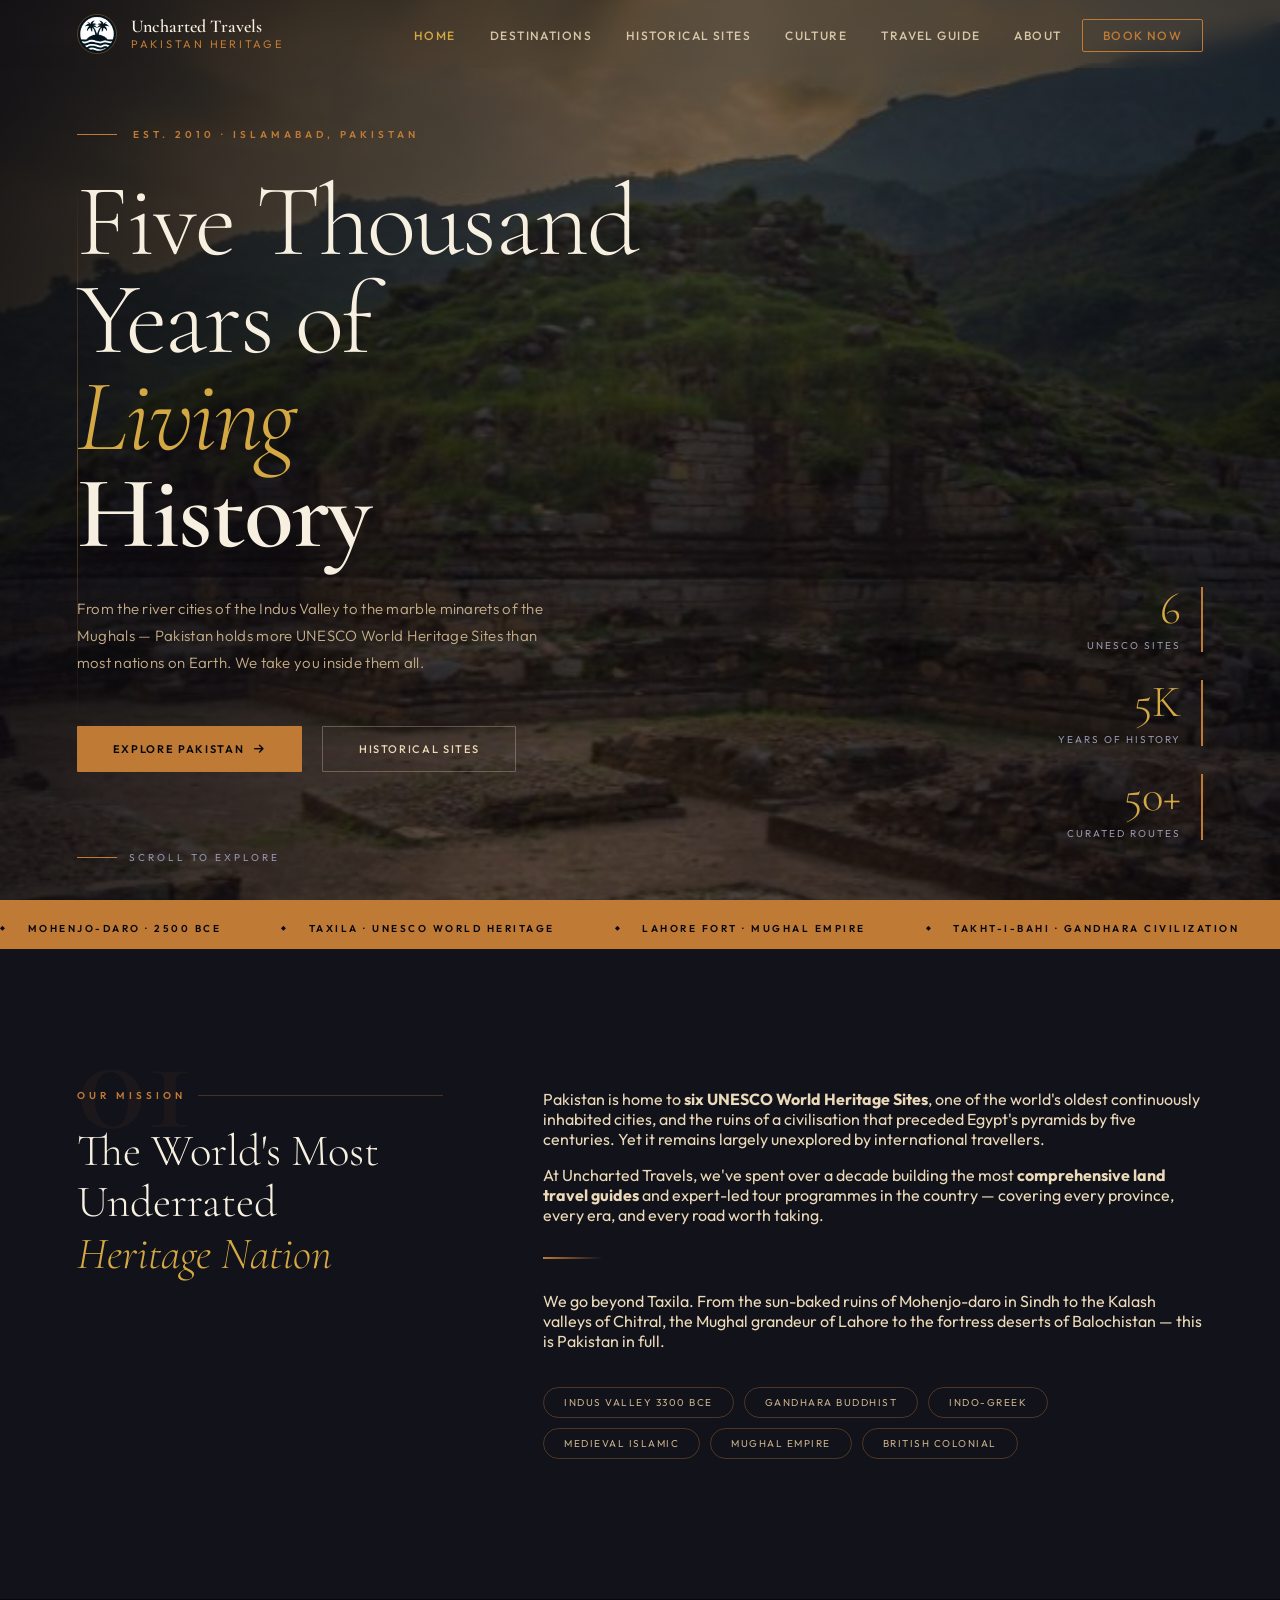
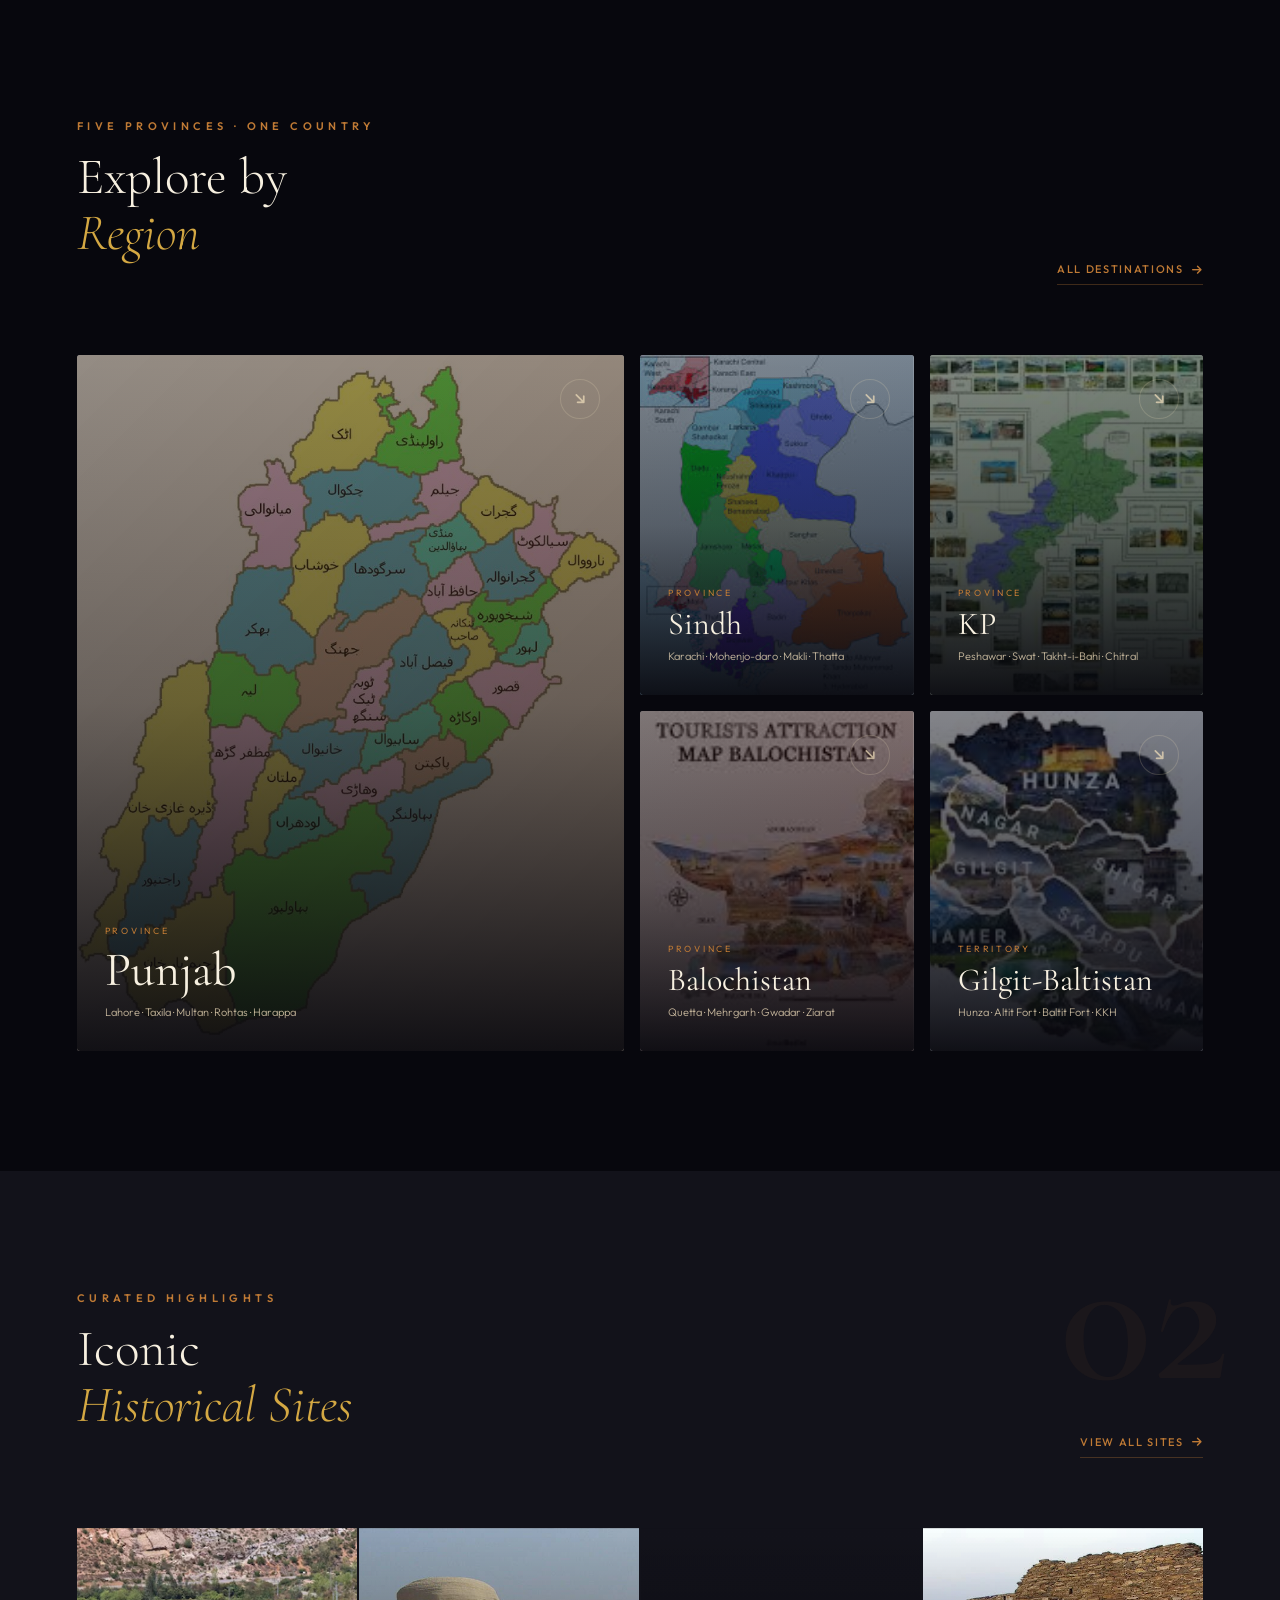
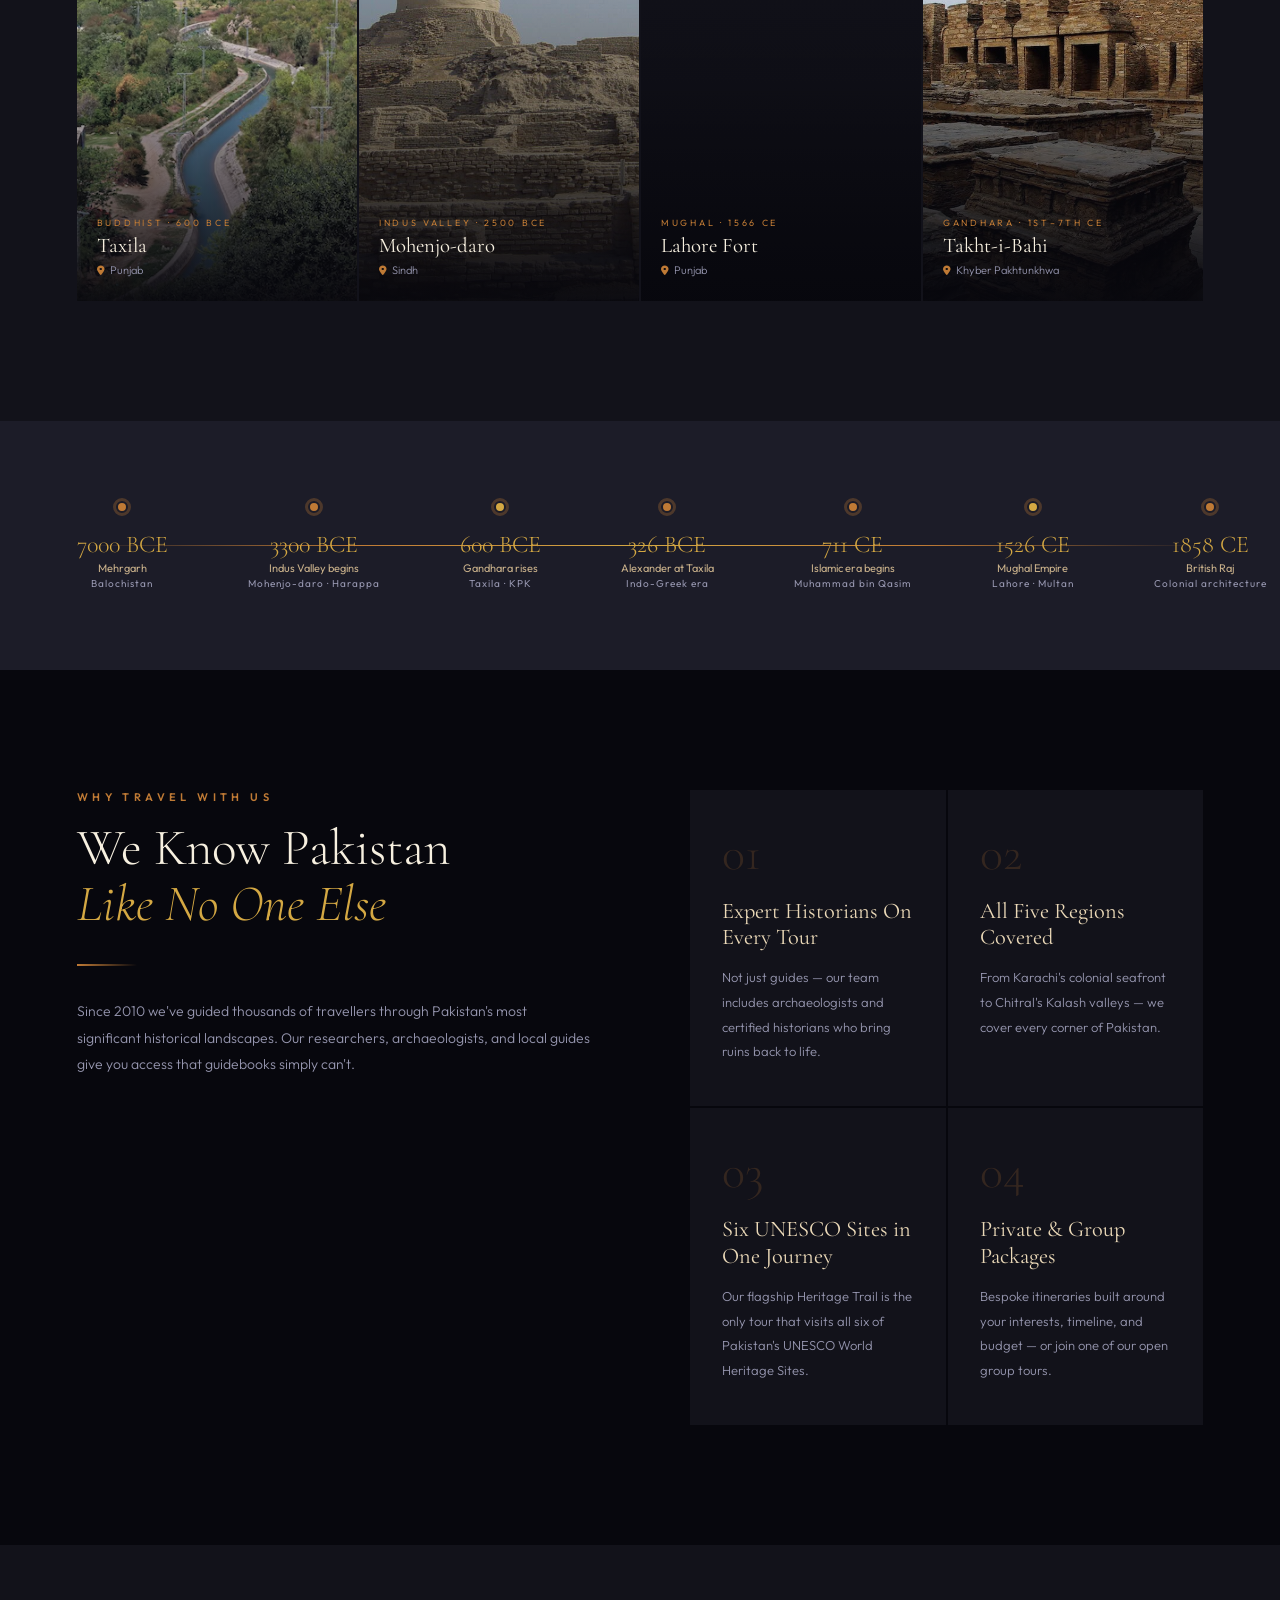
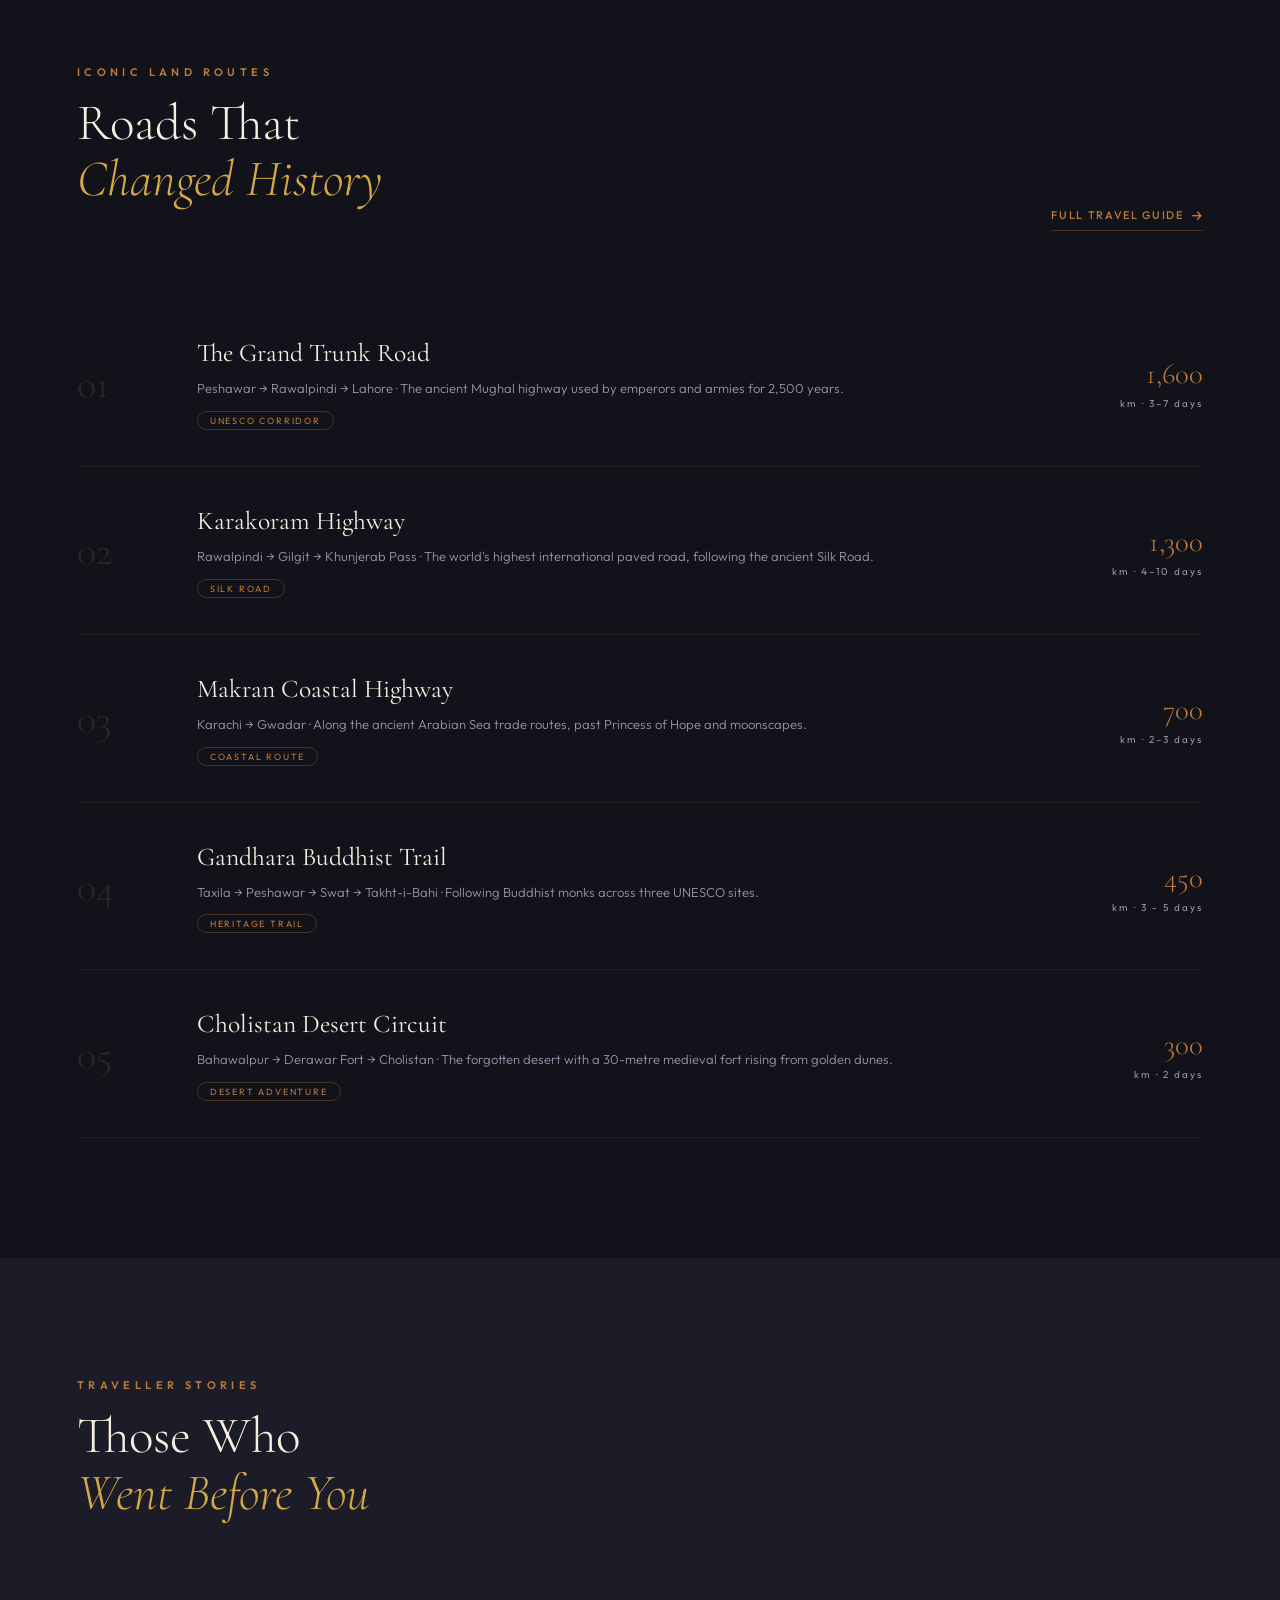
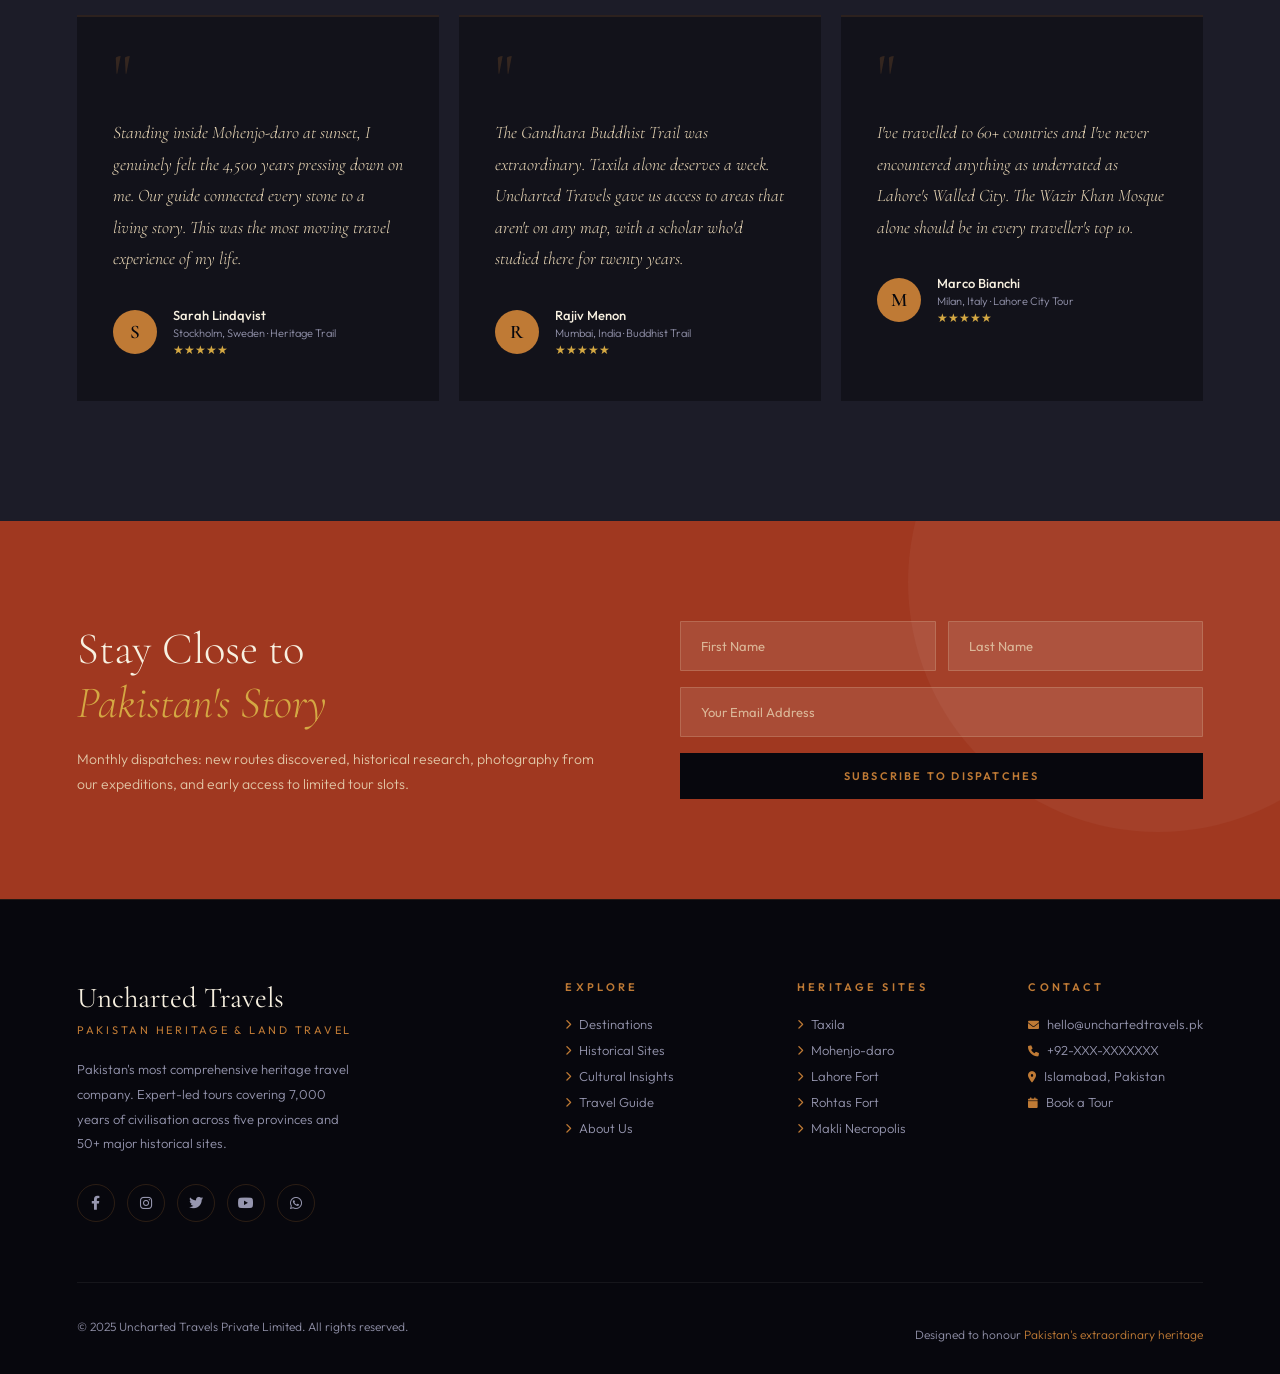
==== commit a2883cbc: "Merge remote changes" ====
--- a/index.html
+++ b/index.html
@@ -492,7 +492,7 @@
             </div>
             <div class="route-meta">
               <span class="dist">450</span
-              ><span class="unit">km · 3–5 days</span>
+              ><span class="unit">km · 3 - 5 days</span>
             </div>
           </div>
           <div class="route-item">
@@ -776,4 +776,4 @@
     </button>
     <script src="js/main.js"></script>
   </body>
-</html>
+</html>
